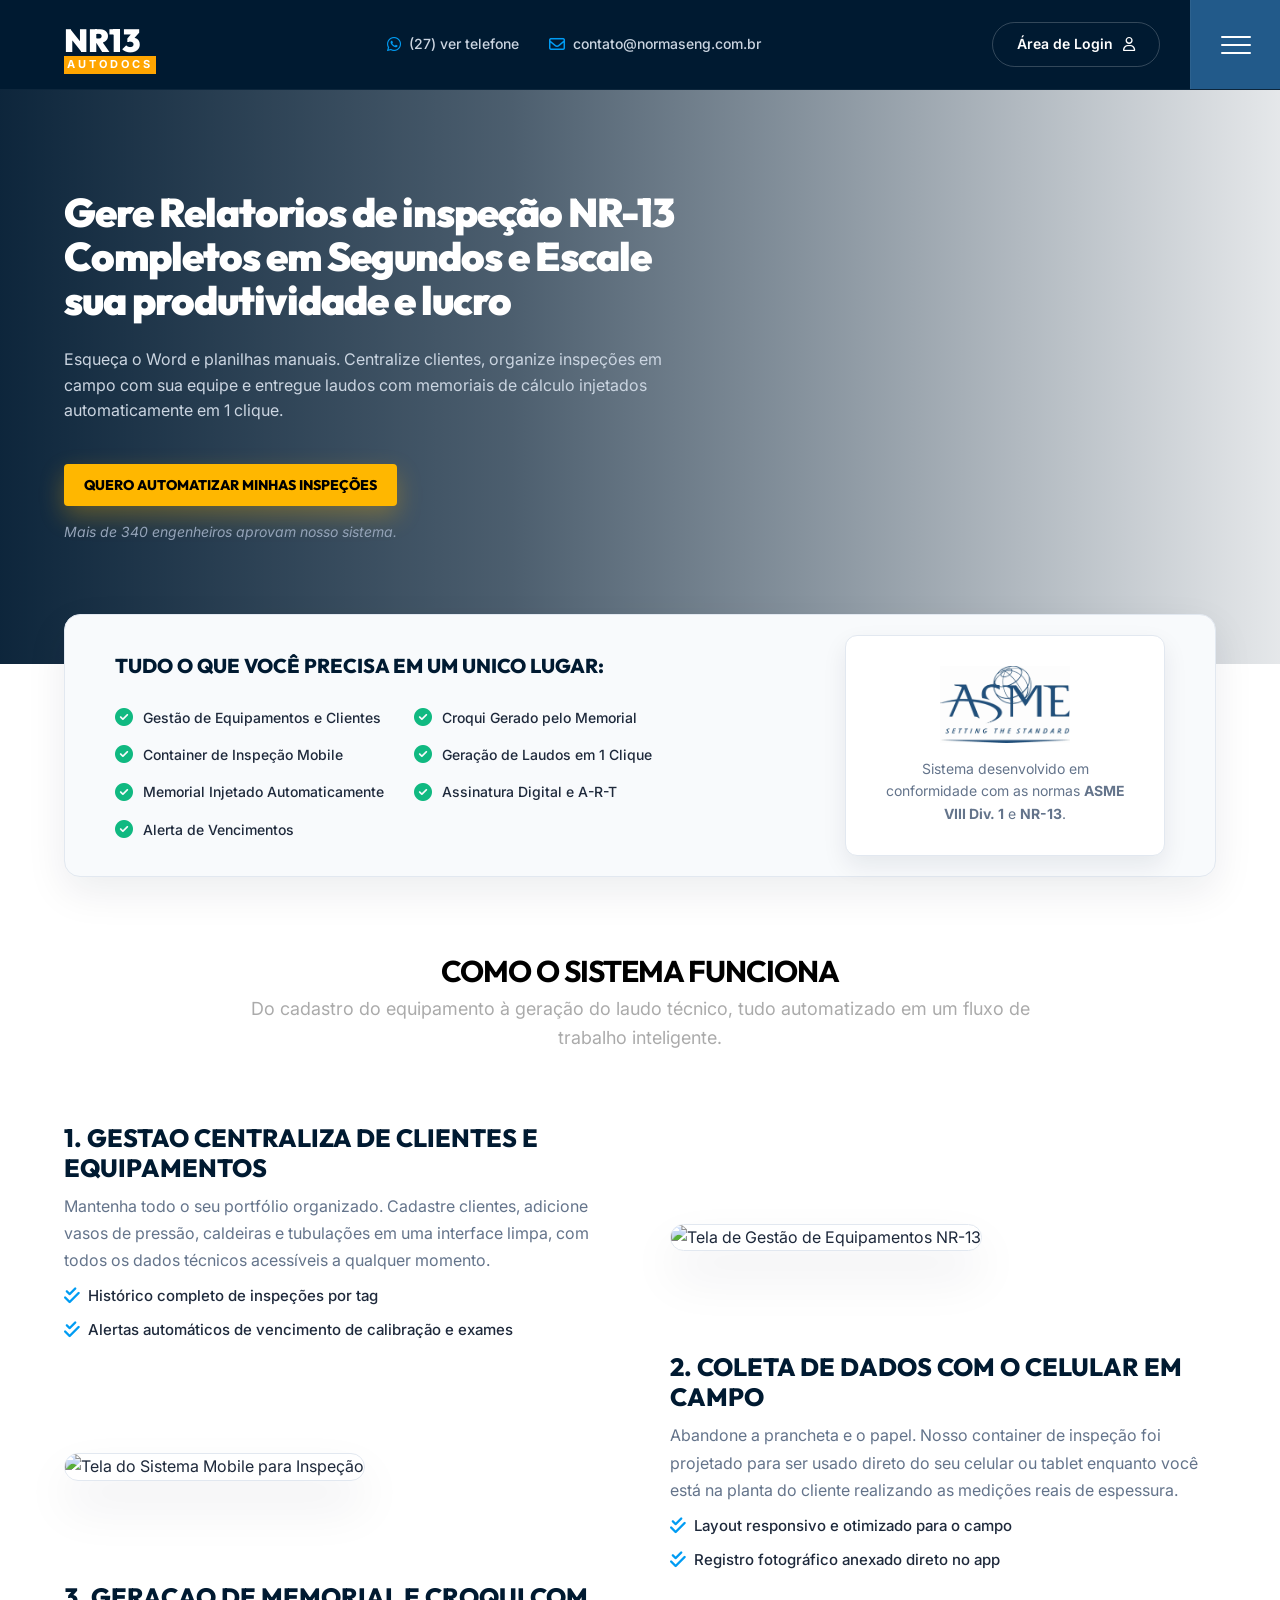
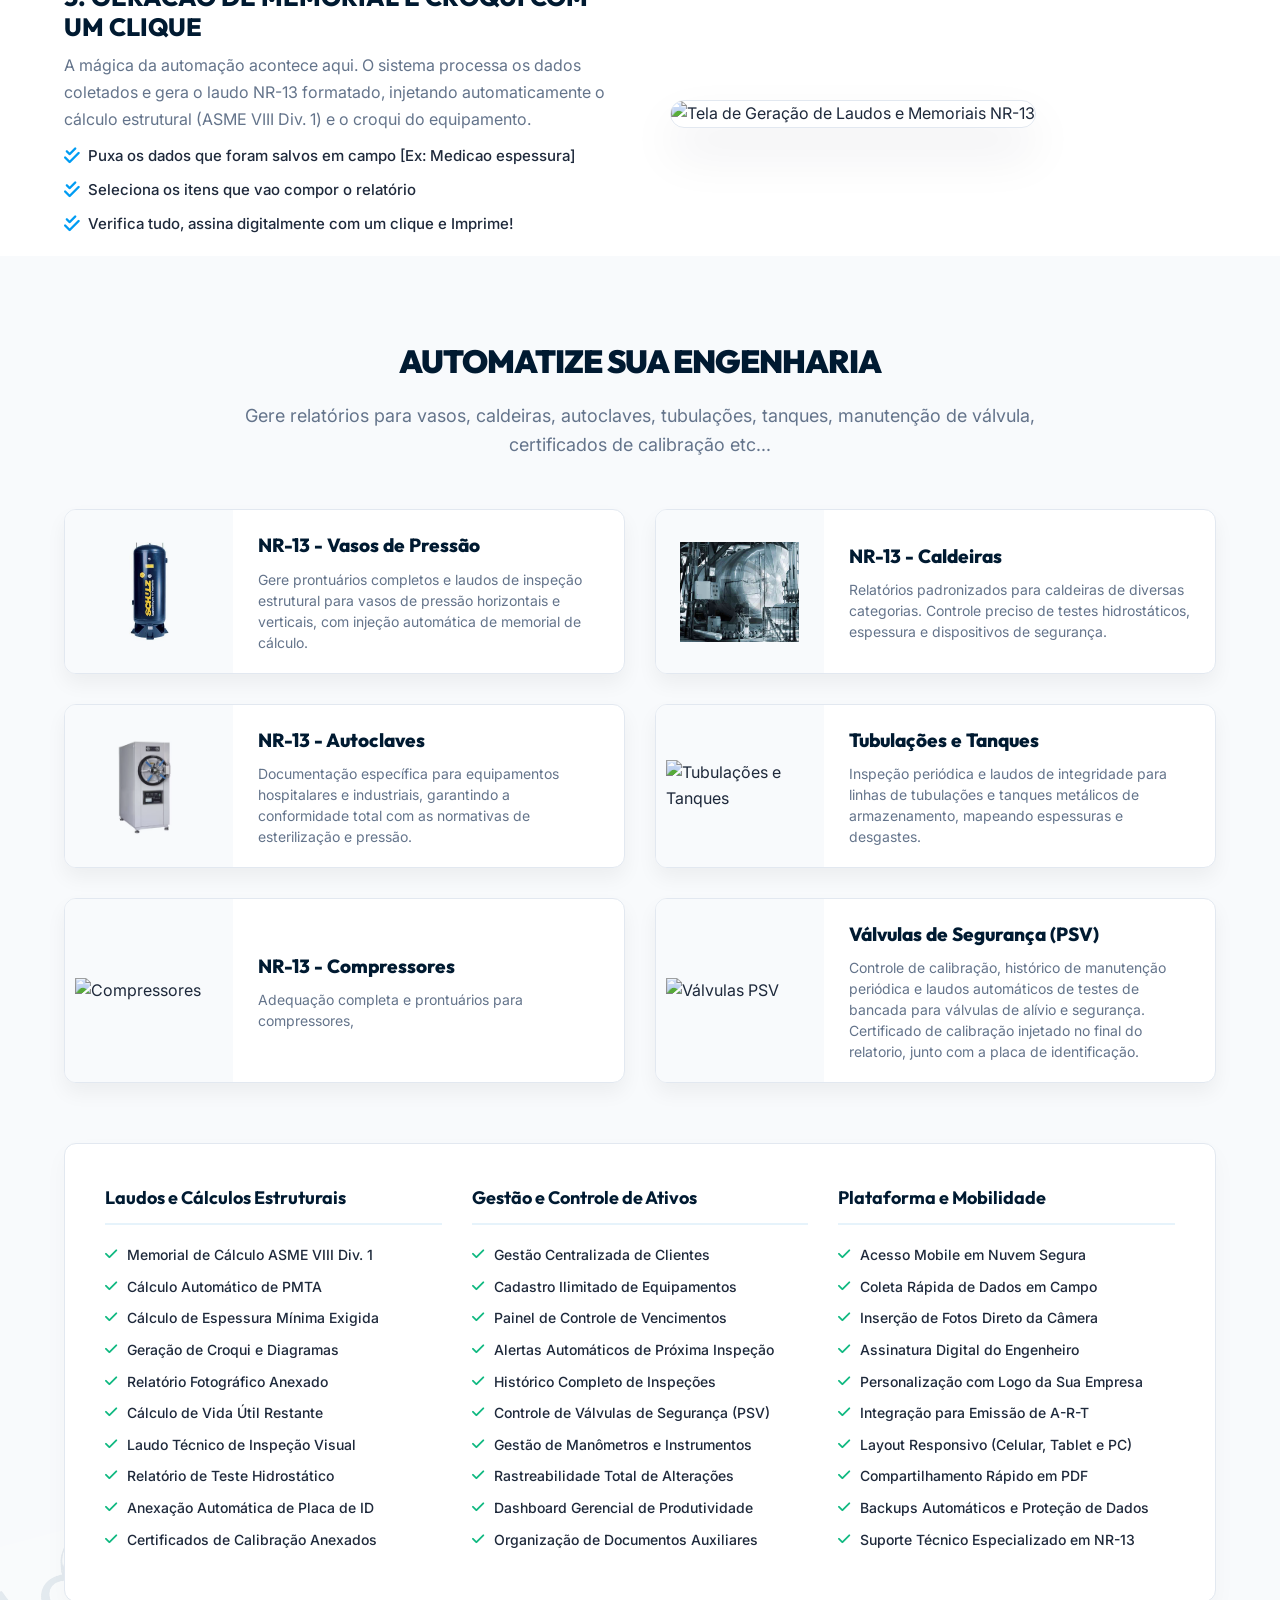
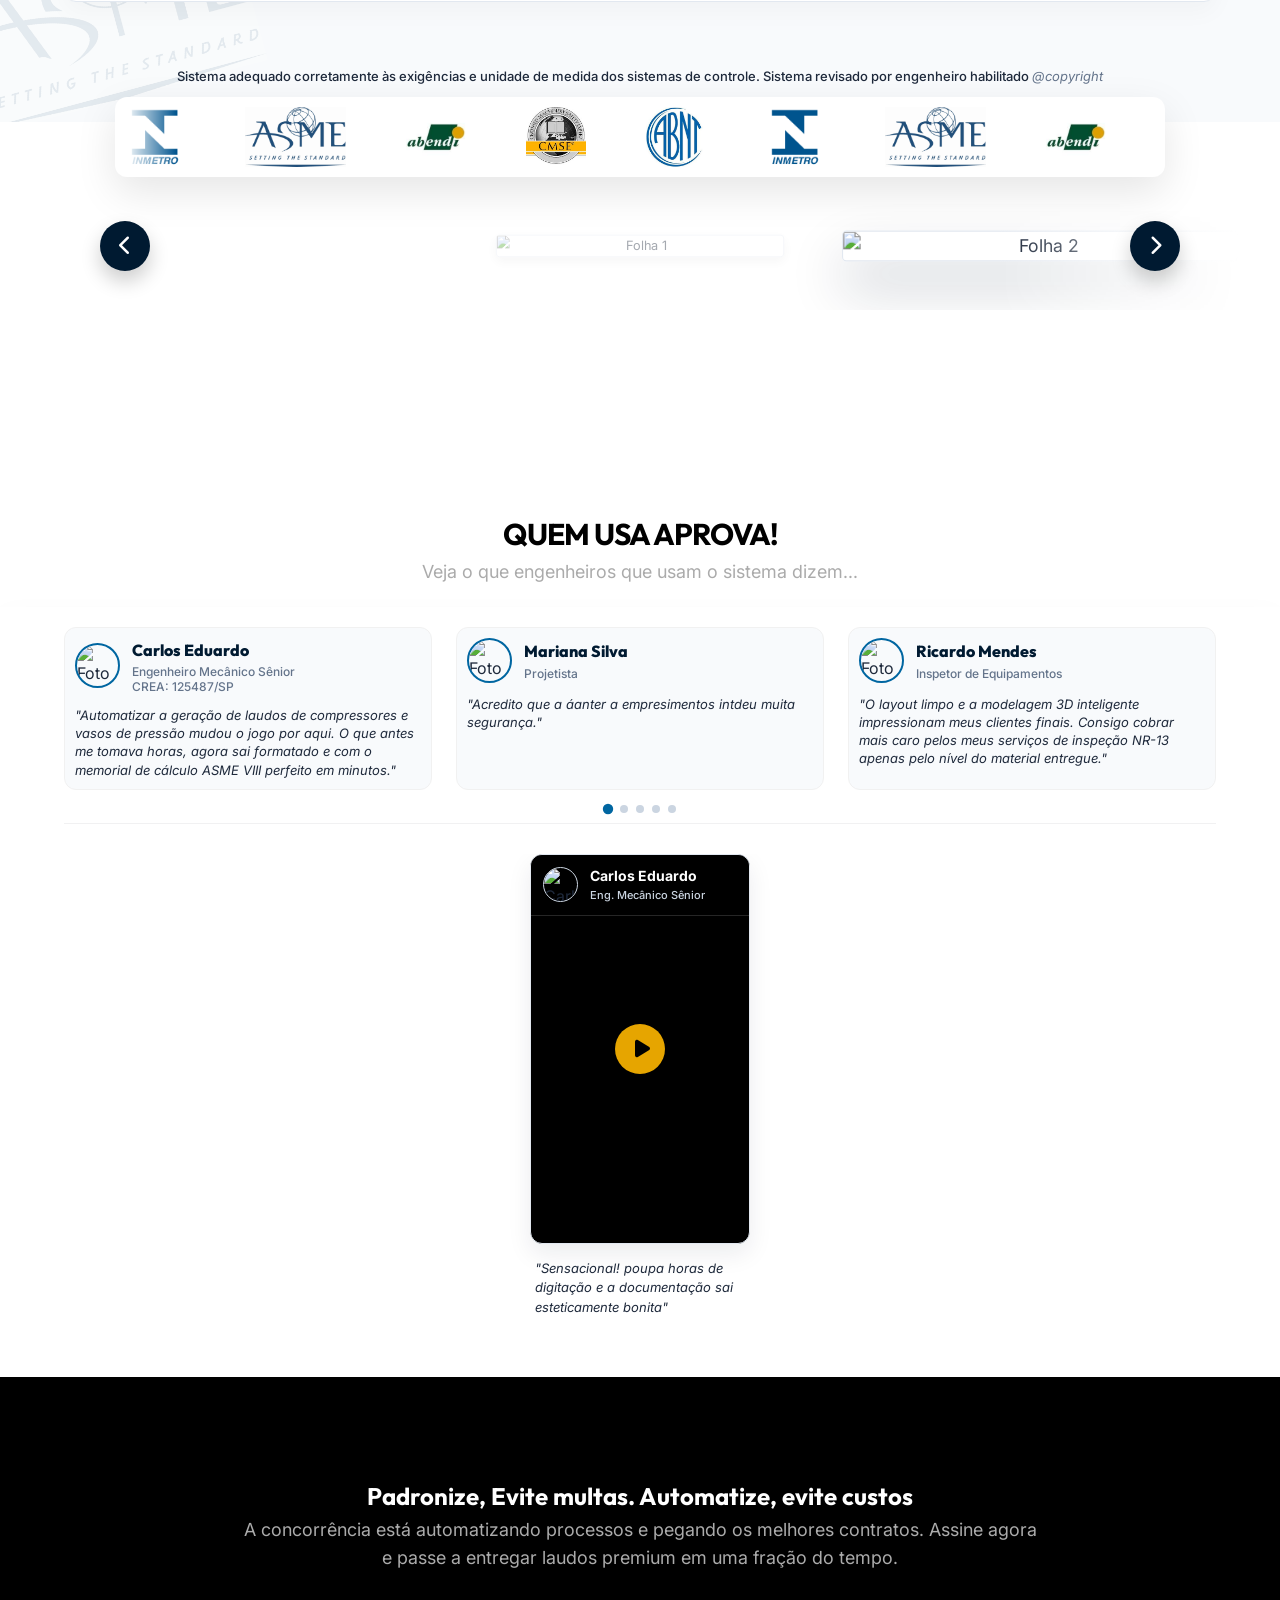
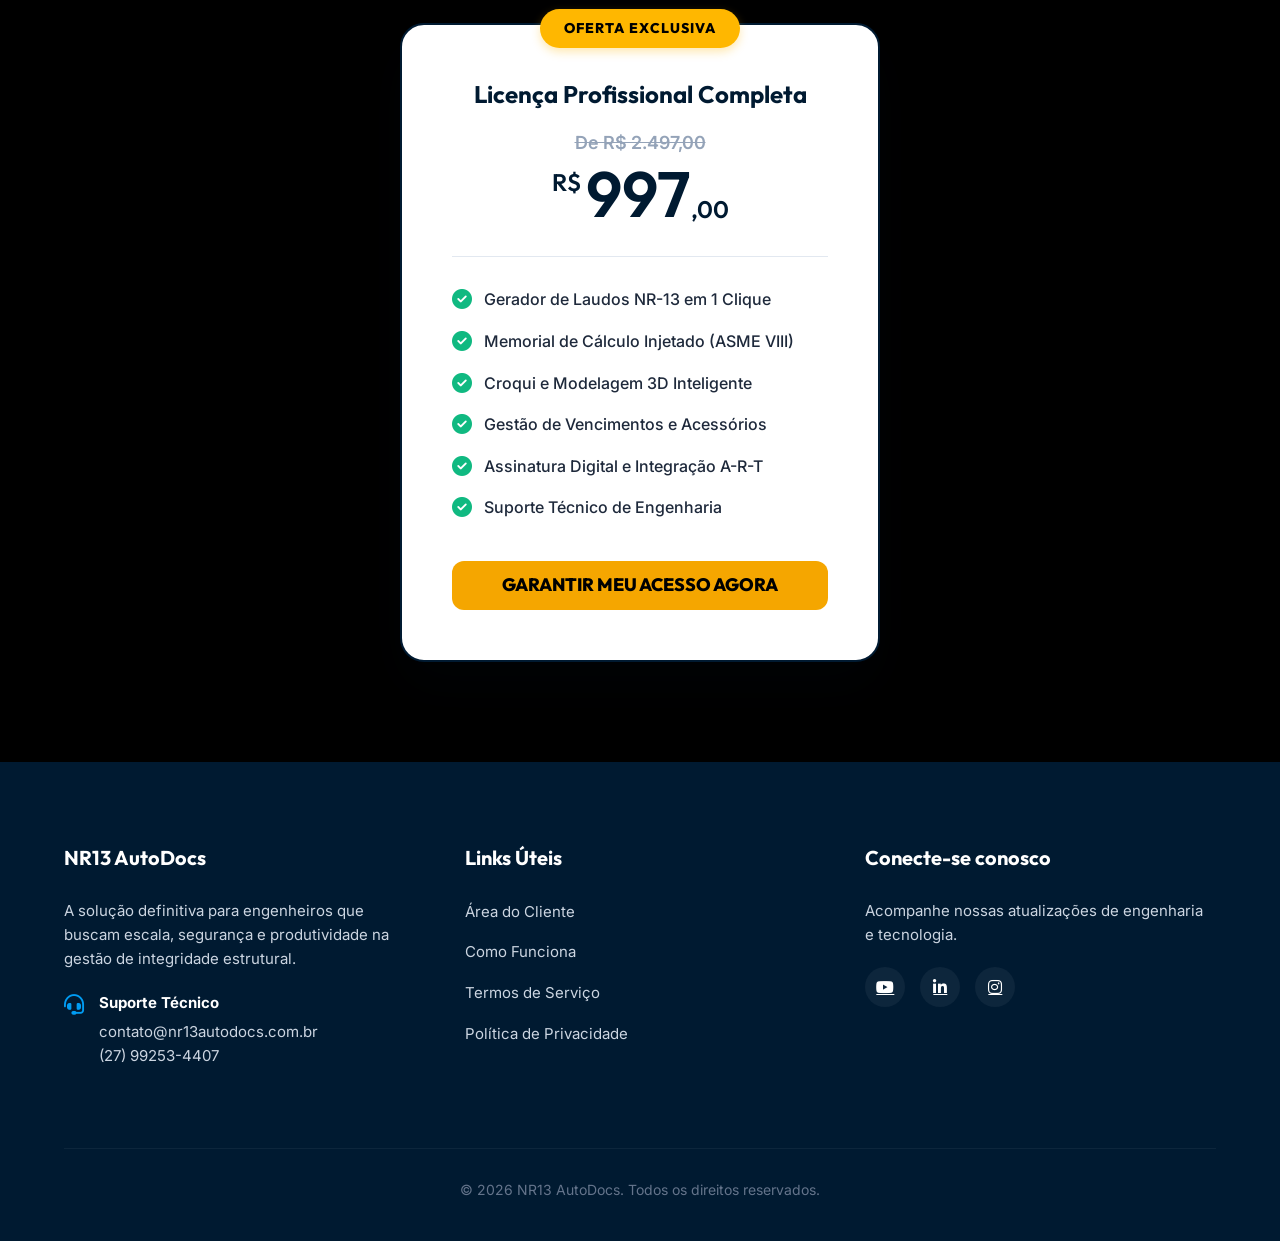
==== index.html @ 143d468f "Rename Site NR13.html to index.html" ====
<!DOCTYPE html>
<html lang="pt-BR">
<head>
    <meta charset="UTF-8">
    <meta name="viewport" content="width=device-width, initial-scale=1.0">
    <title>Sistema Gerador de Prontuários NR-13 | Escale sua Engenharia</title>
    <!-- Fontes Premium SaaS: Outfit para Títulos e Inter para Textos -->
    <link href="https://fonts.googleapis.com/css2?family=Inter:wght@300;400;500;600&family=Outfit:wght@400;600;800;900&display=swap" rel="stylesheet">
    <link rel="stylesheet" href="https://cdnjs.cloudflare.com/ajax/libs/font-awesome/6.4.0/css/all.min.css">
    <style>
        :root {
            --primary-blue: #0066a1;
            --dark-blue: #001a31;
            --menu-blue: #225a8a;
            --light-blue: #e6f3fb;
            --text-dark: #1e293b;
            --text-gray: #64748b;
            --bg-light: #f8fafc;
            --bg-gray-card: #f1f5f9;
            --accent-color: #009cf3;
            --cta-color: #ffb700;
            --cta-hover: #f5a600;
        }

        * {
            margin: 0;
            padding: 0;
            box-sizing: border-box;
        }

        body {
            font-family: 'Inter', sans-serif; /* Fonte de corpo super legível */
            color: var(--text-dark);
            background-color: #ffffff;
            overflow-x: hidden;
            line-height: 1.6;
        }

        h1, h2, h3, h4, .logo {
            font-family: 'Outfit', sans-serif; /* Fonte tech e moderna para títulos */
        }











        /* --- HEADER --- */
        header {
            background-color: var(--dark-blue);
            color: #ffffff;
            display: flex;
            justify-content: space-between;
            align-items: center;
            height: 90px;
            position: sticky;
            top: 0;
            z-index: 1000;
            border-bottom: 1px solid rgba(255,255,255,0.05);
        }

        .header-left {
            display: flex;
            align-items: center;
            height: 100%;
            padding-left: 5%;
        }

        .logo {
            display: flex;
            align-items: center;
            gap: 10px;
            font-size: 32px;
            font-weight: 900;
            color: #ffffff;
            letter-spacing: -0.5px;
        }

        .logo i {
            color: #10b981; /* Verde esmeralda premium */
        }

        .logo span {
            font-family: 'Inter', sans-serif;
            font-size: 11px;
            font-weight: 700;
            display: block;
            margin-top: -10px;
            letter-spacing: 3px;
            background-color: orange;
            color: #ffffff;
            padding: 0 3px;
        }

        .header-contacts {
            display: flex;
            align-items: center;
            gap: 30px;
            font-size: 14px;
            font-weight: 500;
            color: #cbd5e1;
        }

        .header-contacts div {
            display: flex;
            align-items: center;
            gap: 8px;
        }

        .header-contacts i {
            font-size: 16px;
            color: var(--accent-color);
        }

        .header-right {
            display: flex;
            align-items: center;
            height: 100%;
        }

        .client-area-btn {
            display: flex;
            align-items: center;
            gap: 10px;
            border: 1px solid rgba(255, 255, 255, 0.2);
            border-radius: 30px;
            padding: 10px 24px;
            color: #ffffff;
            text-decoration: none;
            font-size: 14px;
            font-weight: 600;
            margin-right: 30px;
            transition: all 0.3s ease;
        }

        .client-area-btn:hover {
            background-color: rgba(255, 255, 255, 0.1);
            border-color: #ffffff;
        }

        .menu-btn {
            background-color: var(--menu-blue);
            height: 100%;
            width: 90px;
            display: flex;
            flex-direction: column;
            justify-content: center;
            align-items: center;
            gap: 6px;
            cursor: pointer;
            border-left: 1px solid rgba(255,255,255,0.05);
            transition: background 0.3s;
        }

        .menu-btn:hover {
            background-color: var(--primary-blue);
        }

        .menu-btn span {
            display: block;
            width: 30px;
            height: 2px;
            background-color: #ffffff;
            border-radius: 2px;
        }

        /* --- SEÇÕES GERAIS --- */
        .section-title {
            text-align: center;
            font-size: 30px;
            color: rgb(0, 0, 0);
            margin-bottom: 0px;
            font-weight: 700;
            letter-spacing: -1px;
        }

        .section-subtitle {
            text-align: center;
            color: #ababab;
            margin-bottom: 70px;
            font-size: 18px;
            max-width: 800px;
            margin-left: auto;
            margin-right: auto;
        }









        /* --- HERO CSS --- */
    
        .hero-section {
            /* Define o arquivo de imagem que será usado como fundo */
            background-image: url('fundo1.PNG'); 
            
            /* Força a imagem a preencher toda a largura e altura da seção sem achatar ou distorcer */
            background-size: cover; 
            
            /* Ajuste fino da posição: 'center' centraliza na horizontal. 
               O '15%' (antes estava 25%) mexe na vertical. Quanto menor o número, mais a imagem "desce". 
               Se precisar descer ainda mais, teste 10%. Se desceu muito, teste 20%. */
            background-position: center 25%; 
            
            /* Garante que a imagem não vire um mosaico se repetindo várias vezes */
            background-repeat: no-repeat; 
            
            /* Espaçamento interno: 100px de teto, 5% nas laterais, 120px de chão */
            padding: 100px 5% 120px; 
            
            /* Ativa o Flexbox, um sistema inteligente para organizar os itens dentro da seção */
            display: flex; 
            
            /* Empurra todo o conteúdo interno (textos e botão) para a esquerda */
            justify-content: flex-start; 
            
            /* Alinha os textos e o botão perfeitamente no centro vertical da seção */
            align-items: center; 
            
            /* Transforma esta seção na "âncora" para o filtro de degradê escuro (::before) não vazar para fora */
            position: relative; 
        }

        /* Degradê para garantir a leitura do texto sobre a imagem */
        .hero-section::before {
            content: '';
            position: absolute;
            top: 0; left: 0; width: 100%; height: 100%;
            background: linear-gradient(to right, rgba(0, 26, 49, 0.95) 0%, rgba(0, 26, 49, 0.7) 40%, rgba(0, 26, 49, 0.1) 100%);
            z-index: 1;
        }

        .hero-content {
            position: relative;
            z-index: 2; /* Mantém o texto acima do degradê */
            max-width: 650px; /* Limita a largura para ficar só na esquerda */
            text-align: left; /* Alinha os textos à esquerda */
        }

        .hero-title {
            font-size: 40px;
            font-weight: 900;
            color: #ffffff;
            line-height: 1.1;
            margin-bottom: 25px;
            letter-spacing: -1px;
        }

        .hero-text {
            font-family: 'Inter', sans-serif;
            font-size: 16px;
            color: #cbd5e1;
            margin-bottom: 40px;
            line-height: 1.6;
        }

        .btn-hero {
            display: inline-block;
            background-color: var(--cta-color);
            color: #000;
            font-family: 'Outfit', sans-serif;
            font-size: 14px;
            font-weight: 800;
            text-decoration: none;
            padding: 10px 20px;
            border-radius: 4px; /* Raio do botão alterado para 4px */
            text-transform: uppercase;
            box-shadow: 0 10px 25px rgba(255, 183, 0, 0.3);
            transition: all 0.3s ease;
            margin-bottom: 15px;
        }

        .btn-hero:hover {
            background-color: var(--cta-hover);
            transform: translateY(-3px);
            box-shadow: 0 15px 35px rgba(255, 183, 0, 0.4);
        }

        .hero-trust {
            display: block;
            font-family: 'Inter', sans-serif;
            font-size: 14px;
            color: #94a3b8;
            font-style: italic;
        }

        /* --- CHECKLIST E NORMAS (NOVA SESSÃO) --- */
        /* --- CHECKLIST E NORMAS (NOVA SESSÃO) --- */
        /* --- CHECKLIST E NORMAS (NOVA SESSÃO) --- */
        .system-compliance-section {
            background-color: var(--bg-light);
            border-radius: 16px;
            padding: 20px 50px;
            
            /* --- O AJUSTE PARA O CARD FLUTUANTE --- */
            max-width: 1200px; /* Limita a largura para não virar um paredão */
            width: 90%; /* Mantém um respiro lateral em telas menores */
            margin: -50px auto 60px auto; /* -30px sobe, 'auto' centraliza, 60px empurra a sessão de baixo */
            position: relative; 
            z-index: 10; 
            /* -------------------------------------- */

            display: flex;
            justify-content: space-between;
            align-items: center;
            gap: 40px;
            border: 1px solid #e2e8f0;
            box-shadow: 0 15px 40px rgba(0, 26, 49, 0.08); /* Sombra um pouco mais forte para dar efeito de profundidade */
        }

        .compliance-checklist h3 {
            font-family: 'Outfit', sans-serif;
            font-size: 20px;
            color: var(--dark-blue);
            margin-bottom: 25px;
            font-weight: 800;
        }

        .compliance-checklist ul {
            list-style: none;
            display: grid;
            grid-template-columns: 1fr 1fr; /* Divide a lista em 2 colunas */
            gap: 15px 30px;
        }

        .compliance-checklist li {
            font-family: 'Inter', sans-serif;
            font-size: 14px;
            color: var(--text-dark);
            display: flex;
            align-items: center;
            gap: 10px;
            font-weight: 500;
        }

        .compliance-checklist li i {
            color: #10b981; /* Verde esmeralda nos ícones */
            font-size: 18px;
        }

        .compliance-badge {
            background: #ffffff;
            padding: 30px;
            border-radius: 12px;
            box-shadow: 0 10px 25px rgba(0, 26, 49, 0.08);
            text-align: center;
            max-width: 320px;
            display: flex;
            flex-direction: column;
            align-items: center;
            justify-content: center;
            border: 1px solid #e2e8f0;
        }

        .asme-img {
            max-width: 130px;
            height: auto;
            margin-bottom: 15px;
        }

        .compliance-badge p {
            font-family: 'Inter', sans-serif;
            font-size: 14px;
            color: var(--text-gray);
            line-height: 1.6;
            margin: 0;
        }

        /* Responsividade Extra */
        @media (max-width: 992px) {
            .hero-section::before {
                /* Escurece a tela toda no celular para garantir leitura */
                background: linear-gradient(to right, rgba(0, 26, 49, 0.9) 0%, rgba(0, 26, 49, 0.8) 100%);
            }
            .system-compliance-section {
                flex-direction: column;
                text-align: center;
                padding: 30px 20px;
            }
            .compliance-checklist ul {
                grid-template-columns: 1fr; /* Volta para 1 coluna no celular */
                text-align: left;
                display: inline-grid;
                margin-bottom: 30px;
            }
        }





        /* --- COMO FUNCIONA (Telas do Sistema) --- */
        .how-it-works-section {
            padding: 10px 5%;
            background-color: #ffffff; /* Fundo branco para contrastar com a seção cinza claro de cima */
        }

        .feature-container {
            max-width: 1200px;
            margin: 0 auto;
            display: flex;
            flex-direction: column;
            gap: 0px; /* Espaço generoso entre os blocos para respiro */
        }

        .feature-row {
            display: flex;
            align-items: center;
            gap: 60px;
        }

        .feature-row.reverse {
            flex-direction: row-reverse;
        }

        .feature-text {
            flex: 1;
        }

        .feature-text h3 {
            font-family: 'Outfit', sans-serif;
            font-size: 25px;
            color: var(--dark-blue);
            margin-bottom: 10px;
            font-weight: 800;
            line-height: 1.2;
        }

        .feature-text p {
            font-family: 'Inter', sans-serif;
            font-size: 16px;
            color: var(--text-gray);
            margin-bottom: 10px;
            line-height: 1.7;
        }

        .feature-text ul {
            list-style: none;
        }

        .feature-text ul li {
            display: flex;
            align-items: center;
            gap: 8px;
            margin-bottom: 10px;
            font-family: 'Inter', sans-serif;
            font-size: 15px;
            color: var(--text-dark);
            font-weight: 500;
        }

        .feature-text ul li i {
            color: var(--accent-color);
            font-size: 18px;
        }

        .feature-image {
            flex: 1;
            position: relative;
        }

        .feature-image img {
            width: 100%;
            height: auto;
            border-radius: 16px;
            box-shadow: 0 25px 50px rgba(0, 26, 49, 0.08); /* Sombra elegante SaaS */
            border: 1px solid #e2e8f0;
            transition: transform 0.4s ease, box-shadow 0.4s ease;
        }

        .feature-image img:hover {
            transform: translateY(-5px);
            box-shadow: 0 35px 60px rgba(0, 26, 49, 0.12);
        }

        /* --- RESPONSIVIDADE COMO FUNCIONA --- */
        @media (max-width: 992px) {
            .feature-row, .feature-row.reverse {
                flex-direction: column;
                gap: 40px;
                text-align: center;
            }
            .feature-text ul li {
                justify-content: center;
                text-align: left;
            }
            .feature-container {
                gap: 80px;
            }
        }



















        
        



        /* --- NOVA SEÇÃO: GRADE DE RELATÓRIOS E EQUIPAMENTOS --- */
        .services-grid-section {
            padding: 80px 5% 120px 5%; /* AUMENTADO PARA 120px PARA DESGRUDAR O CARD */
            background-color: var(--bg-light); 
            text-align: center;
            position: relative; 
        }

        /* Div de proteção para a marca d'água */
        .watermark-wrapper {
            position: absolute;
            top: 0; left: 0; width: 100%; height: 100%;
            overflow: hidden;
            z-index: 0;
            pointer-events: none;
        }

        /* Marca d'água no fundo */
        .watermark-logo {
            position: absolute;
            bottom: 20px;
            left: -50px;
            
            width: 300px; 
            opacity: 0.1; /* OPACIDADE AUMENTADA PARA 10% PARA FICAR VISÍVEL */
            transform: rotate(-15deg);
        }

        .services-section-title {
            font-family: 'Outfit', sans-serif;
            font-size: 32px;
            font-weight: 900;
            color: var(--dark-blue);
            text-transform: uppercase;
            margin-bottom: 15px;
            letter-spacing: -1px;
            position: relative;
            z-index: 2;
        }

        .services-section-subtitle {
            font-family: 'Inter', sans-serif;
            font-size: 18px;
            color: var(--text-gray);
            max-width: 800px;
            margin: 0 auto 50px auto;
            line-height: 1.6;
            position: relative;
            z-index: 2;
        }

        /* Container da Grade de Cards */
        .services-grid {
            display: grid;
            grid-template-columns: repeat(2, 1fr);
            gap: 30px;
            max-width: 1200px;
            margin: 0 auto;
            position: relative;
            z-index: 2;
        }

        

        .service-card {
            display: flex;
            background-color: #ffffff;
            border-radius: 12px;
            overflow: hidden;
            box-shadow: 0 10px 20px rgba(0, 0, 0, 0.05);
            border: 1px solid #e2e8f0;
            text-align: left;
            transition: transform 0.3s ease, box-shadow 0.3s ease;
            align-items: center; /* Alinha o conteúdo verticalmente no centro */
        }

        .service-card:hover {
            transform: translateY(-5px);
            box-shadow: 0 15px 30px rgba(0, 0, 0, 0.1);
        }

        .service-img {
            width: 30%; /* Reduzido de 35% para dar mais espaço ao texto */
            flex-shrink: 0;
            background-color: #f8fafc;
            display: flex;
            align-items: center;
            justify-content: center;
            padding: 10px; /* Reduzido de 15px */
            align-self: stretch; /* Faz a área cinza da imagem preencher toda a altura do card */
        }

        .service-img img {
            width: 100%;
            height: auto;
            max-height: 100px; /* REDUZIDO de 180px para deixar o card bem mais fino */
            object-fit: contain;
            mix-blend-mode: multiply;
        }

        .service-content {
            padding: 20px 25px; /* Reduzido de 30px para afinar o card */
            flex: 1;
            display: flex;
            flex-direction: column;
            justify-content: center;
        }

        .service-content h4 {
            font-family: 'Outfit', sans-serif;
            font-size: 19px; /* Reduzido levemente */
            color: var(--dark-blue);
            margin-bottom: 8px; /* Reduzido o espaço entre título e texto */
            font-weight: 800;
        }

        .service-content p {
            font-family: 'Inter', sans-serif;
            font-size: 14px; /* Reduzido levemente para caber bem no card fino */
            color: var(--text-gray);
            line-height: 1.5; /* Reduzido o espaçamento entre linhas */
            margin: 0;
        }

        


        /* --- LISTA DE 3 COLUNAS --- */
        .deliverables-container {
            max-width: 1200px;
            margin: 60px auto 0 auto;
            display: grid;
            grid-template-columns: repeat(3, 1fr);
            gap: 30px;
            text-align: left;
            position: relative;
            z-index: 2; 
            background: #ffffff;
            padding: 40px;
            border-radius: 12px;
            box-shadow: 0 10px 25px rgba(0,0,0,0.03);
            border: 1px solid #e2e8f0;
        }

        .deliverables-column h5 {
            font-family: 'Outfit', sans-serif;
            font-size: 18px;
            color: var(--dark-blue);
            margin-bottom: 20px;
            padding-bottom: 10px;
            border-bottom: 2px solid var(--light-blue);
        }

        .deliverables-list {
            list-style: none;
        }

        .deliverables-list li {
            font-family: 'Inter', sans-serif;
            font-size: 14px;
            color: var(--text-dark);
            margin-bottom: 12px;
            display: flex;
            align-items: flex-start;
            gap: 10px;
            font-weight: 500;
            line-height: 1.4;
        }

        .deliverables-list li i {
            color: #10b981;
            margin-top: 2px;
            font-size: 14px;
        }

















/* --- CARD DE LOGOS DAS NORMAS SOBREPOSTO --- */
        /* --- CARD DE LOGOS DAS NORMAS SOBREPOSTO --- */
        .logos-overlap-container {
            position: absolute;
            bottom: 0;
            left: 0;
            width: 100%;
            transform: translateY(50%); 
            z-index: 20;
            display: flex;
            flex-direction: column; /* Empilha o texto e o card */
            align-items: center;    /* Centraliza ambos na tela */
            gap: 12px;              /* Espaço entre o texto e a borda do card */
            padding: 0 5%;
        }

        .logos-overlap-card {
            background-color: #ffffff;
            
            border-radius: 12px;
            padding: 10px;
            display: flex;
            align-items: center;
            max-width: 1050px;
            width: 100%;
            box-shadow: 0 15px 40px rgba(0, 0, 0, 0.1);
            overflow: hidden;
        }

        .logos-header-text {
            font-family: 'Inter', sans-serif;
            font-size: 13px;
            color: var(--text-dark);
            text-align: center;
            font-weight: 500;
            line-height: 1.4;
        }

        .logos-header-text span {
            font-weight: 400;
            font-style: italic;
            color: var(--text-gray);
        }

        /* O EFEITO DE CARROSSEL CONTÍNUO */
        .logos-track-container {
            width: 100%;
            overflow: hidden;
            position: relative;
            /* Efeito de fade nas pontas para não cortar a imagem do nada */
            -webkit-mask-image: linear-gradient(to right, transparent, black 5%, black 95%, transparent);
            mask-image: linear-gradient(to right, transparent, black 5%, black 95%, transparent);
        }

        .logos-track {
            display: flex;
            align-items: center;
            gap: 60px;
            width: max-content;
            animation: scrollLogos 20s linear infinite;
        }

        .logos-track:hover {
            animation-play-state: paused;
        }

        .logos-track img {
            max-height: 60px; 
            width: auto;
            mix-blend-mode: multiply; 
            transition: transform 0.3s ease;
            flex-shrink: 0;
        }

        .logos-track img:hover {
            transform: scale(1.08);
        }

        @keyframes scrollLogos {
            0% { transform: translateX(0); }
            100% { transform: translateX(calc(-50% - 30px)); } 
        }

        @media (max-width: 768px) {
            .logos-overlap-card { padding: 20px; }
            .logos-track img { max-height: 45px; }
        }

        /* Ajuste na Prova Social para não colar no Card */
        .social-proof-section {
            padding: 180px 0 0 0; /* AUMENTADO PARA 180px PARA DESGRUDAR */
            background-color: white;
        }
















        /* Responsividade */
        @media (max-width: 992px) {
            .services-grid { grid-template-columns: 1fr; }
            .deliverables-container { grid-template-columns: 1fr; }
            .service-card { flex-direction: column; }
            .service-img { width: 100%; height: 200px; border-bottom: 1px solid #e2e8f0; }
            .watermark-logo { width: 300px; bottom: 0px; left: -20px; }
            
            .inmetro-overlap-card {
                flex-direction: column;
                text-align: center;
                padding: 25px 20px;
                gap: 15px;
            }
            .inmetro-overlap-card p { text-align: center; }
            .services-grid-section { padding-bottom: 160px; } /* Dá espaço pro card não quebrar no celular */
        }
















        /* --- SEÇÃO CARROSSEL DE RELATÓRIOS (EFEITO 3D) --- */
        .report-showcase-section {
            padding: 60px 0 20px 0;
            background-color: #ffffff;
            text-align: center;
            overflow: hidden;
        }

        .report-showcase-container {
            position: relative;
            max-width: 1200px;
            margin: 0 auto;
        }

        .report-showcase-track {
            display: flex;
            align-items: center;
            overflow-x: auto;
            scroll-snap-type: x mandatory;
            scroll-behavior: smooth;
            padding: 50px calc(50% - 180px); /* Hack mágico para garantir que o item de 360px fique no centro */
            gap: 40px;
            -ms-overflow-style: none;
            scrollbar-width: none;
            
            /* O SEGREDINHO DA MÁGICA: Efeito de sumir silenciosamente nas bordas */
            -webkit-mask-image: linear-gradient(to right, transparent 0%, black 20%, black 80%, transparent 100%);
            mask-image: linear-gradient(to right, transparent 0%, black 20%, black 80%, transparent 100%);
        }

        .report-showcase-track::-webkit-scrollbar {
            display: none;
        }

        .report-showcase-slide {
            flex: 0 0 360px; /* Largura exata da folha do relatório */
            scroll-snap-align: center;
            transition: all 0.5s cubic-bezier(0.25, 0.8, 0.25, 1); /* Animação super fluida tipo Apple */
            opacity: 0.4; /* Fica mais transparente quando está nas laterais */
            transform: scale(0.8); /* Fica menor nas laterais para dar PROFUNDIDADE */
            border-radius: 4px;
            box-shadow: 0 5px 15px rgba(0,0,0,0.1);
        }

        .report-showcase-slide img {
            width: 100%;
            height: auto;
            display: block;
            border-radius: 4px;
            border: 1px solid #e2e8f0;
        }

        /* Classe que o JavaScript vai injetar na folha que estiver no CENTRO */
        .report-showcase-slide.active-slide {
            opacity: 1;
            transform: scale(1.1); /* Dá o zoom na folha do meio (Foco) */
            z-index: 2;
            box-shadow: 0 25px 50px rgba(0,26,49,0.2);
            border-color: var(--primary-blue);
        }

        /* Setinhas Flutuantes */
        .showcase-btn {
            position: absolute;
            top: 50%;
            transform: translateY(-50%);
            background-color: var(--dark-blue);
            color: #ffffff;
            border: none;
            width: 50px;
            height: 50px;
            border-radius: 50%;
            cursor: pointer;
            z-index: 10;
            font-size: 20px;
            box-shadow: 0 10px 20px rgba(0,0,0,0.2);
            transition: all 0.3s ease;
            display: flex;
            align-items: center;
            justify-content: center;
        }

        .showcase-btn:hover {
            background-color: var(--primary-blue);
            transform: translateY(-50%) scale(1.1);
        }

        .showcase-btn.prev { left: 5%; }
        .showcase-btn.next { right: 5%; }

        @media (max-width: 768px) {
            .report-showcase-track {
                padding: 40px calc(50% - 120px); 
                gap: 20px;
            }
            .report-showcase-slide { flex: 0 0 240px; }
            .showcase-btn { width: 40px; height: 40px; font-size: 16px; }
            .showcase-btn.prev { left: 2%; }
            .showcase-btn.next { right: 2%; }
        }










        /* --- PROVA SOCIAL COMPLETO --- */
       

        .carousel-wrapper {
            background-color: #ffffff;
            padding: 20px 5% 40px 5%; 
            width: 100%;
            box-shadow: 0 10px 30px rgba(0, 26, 49, 0.03);
            margin-bottom: 0; /* Tiramos a margem de 40px que gerava a faixa cinza */
        }

        .social-proof-carousel {
            display: flex;
            gap: 24px;
            overflow-x: auto;
            scroll-snap-type: x mandatory;
            padding-bottom: 10px;
            -ms-overflow-style: none; /* Esconde scrollbar nativa IE/Edge */
            scrollbar-width: none; /* Esconde scrollbar nativa Firefox */
        }
        
        .social-proof-carousel::-webkit-scrollbar {
            display: none; /* Esconde scrollbar nativa Chrome/Safari */
        }

        /* --- ESTRUTURA DOS CARDS --- */
        /* --- ESTRUTURA DOS CARDS (ATUALIZADA: MAIS FINOS) --- */
        .sp-card {
            flex: 0 0 calc(33.333% - 16px); 
            scroll-snap-align: start;
            background: var(--bg-light);
            border: 1px solid #f1f1f1;
            border-radius: 12px;
            padding: 10px; /* Reduzido de 30px */
            display: flex;
            flex-direction: column;
            transition: transform 0.3s ease;
        }

        .sp-card:hover {
            transform: translateY(-3px);
            border-color: var(--accent-color);
            cursor: pointer;
        }

        .sp-user-info {
            display: flex;
            align-items: center;
            gap: 12px; /* Reduzido de 15px */
            margin-bottom: 12px; /* Reduzido de 20px */
        }

        .sp-avatar {
            width: 45px; /* Reduzido de 60px */
            height: 45px; /* Reduzido de 60px */
            border-radius: 50%;
            object-fit: cover;
            border: 2px solid var(--primary-blue);
        }

        .sp-name-role {
            display: flex;
            flex-direction: column;
            align-items: flex-start;
            text-align: left;
        }

        .sp-name {
            font-family: 'Outfit', sans-serif;
            font-size: 16px; /* Reduzido de 20px */
            font-weight: 800;
            color: var(--dark-blue);
        }

        .sp-role {
            font-family: 'Inter', sans-serif;
            font-size: 12px; /* Reduzido de 14px */
            color: var(--text-gray);
            font-weight: 500;
            line-height: 1.2;
            margin-top: 2px;
        }

        .sp-text {
            font-family: 'Inter', sans-serif;
            font-size: 13px; /* Reduzido de 15px */
            color: var(--text-dark);
            font-style: italic;
            line-height: 1.4; /* Reduzido de 1.6 */
            margin: 0;
        }

        /* --- PONTINHOS DO CARROSSEL --- */
        .carousel-dots {
            display: flex;
            justify-content: center;
            gap: 8px;
            margin-top: 5px;
        }

        .dot {
            width: 8px;
            height: 8px;
            background-color: #cbd5e1;
            border-radius: 50%;
            cursor: pointer;
            transition: background-color 0.3s ease, transform 0.3s ease;
        }

        .dot:hover {
            background-color: #94a3b8;
        }

        .dot.active {
            background-color: var(--primary-blue);
            transform: scale(1.3);
        }

        /* --- BOTÃO --- */
        .sp-action {
            text-align: center;
            padding: 0 5%;
        }

        .sp-btn {
            display: inline-block;
            background-color: var(--cta-color);
            color: #000;
            font-family: 'Inter', sans-serif;
            font-size: 16px;
            font-weight: 600;
            text-decoration: none;
            padding: 16px 40px;
            border-radius: 50px;
            transition: background-color 0.3s ease, transform 0.2s ease;
        }

        .sp-btn:hover {
            background-color: var(--cta-hover);
            transform: translateY(-2px);
        }

        /* --- RESPONSIVIDADE --- */
        @media (max-width: 1024px) {
            .sp-card {
                flex: 0 0 calc(50% - 12px);
            }
        }

        @media (max-width: 600px) {
            .sp-card {
                flex: 0 0 85%;
            }
            .carousel-wrapper {
                padding: 40px 5%;
            }
        }







        /* --- CARROSSEL DE VÍDEOS MOBILE --- */
        /* --- CARROSSEL DE VÍDEOS MOBILE --- */
        .video-carousel-section {
            margin-top: 10px;
            padding-top: 30px;
            border-top: 1px solid #e4e5e688;
            text-align: center;
        }
        
        .video-carousel-title {
            font-family: 'Outfit', sans-serif;
            font-size: 22px;
            color: var(--dark-blue);
            margin-bottom: 25px;
            font-weight: 800;
        }

        .video-carousel-container {
            display: flex;
            gap: 25px; /* Aumentado o gap entre os vídeos */
            overflow-x: auto;
            scroll-snap-type: x mandatory;
            padding-bottom: 20px;
            -ms-overflow-style: none; 
            scrollbar-width: none; 
            justify-content: center;
            align-items: flex-start;
        }

        .video-carousel-container::-webkit-scrollbar {
            display: none; 
        }

        /* Container que agrupa o vídeo e o texto embaixo */
        .video-item-wrapper {
            flex: 0 0 auto;
            scroll-snap-align: center;
            width: 220px; /* Largura levemente maior */
            display: flex;
            flex-direction: column;
            gap: 15px;
        }

        /* O Card do Vídeo (Thumbnail) */
        .video-card {
            width: 100%;
            height: 390px;
            border-radius: 12px;
            overflow: hidden;
            background-color: #000;
            box-shadow: 0 10px 25px rgba(0, 26, 49, 0.08);
            border: 1px solid #e2e8f0;
            position: relative;
            cursor: pointer; /* Indica que é clicável */
            transition: transform 0.3s ease, box-shadow 0.3s ease;
        }

        .video-card:hover {
            transform: translateY(-5px);
            box-shadow: 0 15px 35px rgba(0, 26, 49, 0.15);
        }

        .video-card video {
            width: 100%;
            height: 100%;
            object-fit: cover; /* Preenche o thumbnail */
            pointer-events: none; /* Desativa o clique no vídeo para o clique ir para o card inteiro */
        }

        /* --- CABEÇALHO DO VÍDEO (Preto Translúcido + Profissão) --- */
        .video-header {
            position: absolute;
            top: 0; left: 0; width: 100%;
            background-color: rgba(0, 0, 0, 0.75); /* Preto translúcido */
            padding: 10px 12px;
            display: flex;
            align-items: center;
            gap: 12px;
            z-index: 5;
            border-bottom: 1px solid rgba(255, 255, 255, 0.15);
        }

        .video-header img {
            width: 35px;
            height: 35px;
            border-radius: 50%;
            object-fit: cover;
            border: 1px solid #cbd5e1;
        }

        .vh-text {
            display: flex;
            flex-direction: column;
            align-items: flex-start;
            overflow: hidden;
        }

        .vh-name {
            font-family: 'Inter', sans-serif;
            font-size: 14px;
            color: #ffffff;
            font-weight: 700;
            white-space: nowrap;
        }

        .vh-role {
            font-family: 'Inter', sans-serif;
            font-size: 11px;
            color: #cbd5e1;
            font-weight: 500;
            white-space: nowrap;
        }

        /* Ícone de Play centralizado no Thumbnail */
        .play-icon-overlay {
            position: absolute;
            top: 50%; left: 50%;
            transform: translate(-50%, -50%);
            width: 50px; height: 50px;
            background-color: rgba(255, 183, 0, 0.9); /* Cor do seu CTA */
            border-radius: 50%;
            display: flex;
            align-items: center;
            justify-content: center;
            color: #000;
            font-size: 20px;
            z-index: 5;
            padding-left: 4px; /* Centraliza o triângulo do play */
            transition: transform 0.3s ease;
        }

        .video-card:hover .play-icon-overlay {
            transform: translate(-50%, -50%) scale(1.1);
        }

        /* --- TEXTO DE DEPOIMENTO ABAIXO DO VÍDEO --- */
        .video-testimonial {
            font-family: 'Inter', sans-serif;
            font-size: 13px;
            color: var(--text-dark);
            font-style: italic;
            text-align: left;
            line-height: 1.5;
            margin: 0;
            padding: 0 5px;
        }

        /* --- MODAL (LIGHTBOX) DO VÍDEO TELA CHEIA --- */
        .video-modal-overlay {
            position: fixed;
            top: 0; left: 0; width: 100vw; height: 100vh;
            background-color: rgba(0, 26, 49, 0.95); /* Fundo escuro */
            z-index: 9999;
            display: none; /* Escondido por padrão */
            align-items: center;
            justify-content: center;
            opacity: 0;
            transition: opacity 0.3s ease;
        }

        .video-modal-overlay.active {
            opacity: 1;
        }

        .video-modal-content {
            position: relative;
            width: 90%;
            max-width: 450px; /* Restringe a largura máxima para não esticar no PC */
            max-height: 85vh; /* Respeita a altura da tela */
            background-color: #000;
            border-radius: 16px;
            box-shadow: 0 25px 50px rgba(0,0,0,0.5);
            transform: scale(0.9);
            transition: transform 0.3s ease;
        }

        .video-modal-overlay.active .video-modal-content {
            transform: scale(1); /* Efeito de entrada suave */
        }

        .video-modal-content video {
            width: 100%;
            height: 100%;
            max-height: 85vh;
            border-radius: 16px;
            object-fit: contain; /* GARANTE QUE NÃO CORTA NEM ESTICA */
            outline: none;
            display: block;
        }

        .close-video-modal {
            position: absolute;
            top: -15px; right: -15px;
            background-color: var(--cta-color);
            color: #000;
            border: none;
            width: 40px; height: 40px;
            border-radius: 50%;
            font-size: 20px;
            cursor: pointer;
            z-index: 10000;
            display: flex;
            align-items: center;
            justify-content: center;
            box-shadow: 0 5px 15px rgba(0,0,0,0.3);
            transition: transform 0.2s ease;
        }

        .close-video-modal:hover {
            transform: scale(1.1);
        }

        @media (max-width: 768px) {
            .video-carousel-container {
                justify-content: flex-start;
                padding: 0 5%;
            }
            .video-item-wrapper {
                width: 180px;
            }
            .video-card {
                height: 320px;
            }
        }




        

        /* --- PREÇOS --- */

        section-title-pricing{
            color: white !important;

        }



        .pricing-section {
            padding: 100px 5%;
            background-color: #000000;
            text-align: center;
        }
        

        .pricing-card-modern {
            background: #ffffff;
            border: 2px solid var(--dark-blue);
            border-radius: 24px;
            padding: 50px;
            max-width: 480px;
            margin: 50px auto 0;
            box-shadow: 0 25px 50px rgba(0, 26, 49, 0.1);
            position: relative;
            text-align: left;
        }

        .pricing-badge {
            position: absolute;
            top: -16px;
            left: 50%;
            transform: translateX(-50%);
            background: var(--cta-color);
            color: #000;
            padding: 8px 24px;
            border-radius: 50px;
            font-weight: 800;
            font-family: 'Outfit', sans-serif;
            font-size: 14px;
            text-transform: uppercase;
            letter-spacing: 1px;
            box-shadow: 0 4px 10px rgba(255, 183, 0, 0.3);
        }

        .pricing-header {
            text-align: center;
            margin-bottom: 30px;
            padding-bottom: 30px;
            border-bottom: 1px solid #e2e8f0;
        }

        .pricing-header h3 {
            font-size: 24px;
            color: var(--dark-blue);
            margin-bottom: 15px;
        }

        .price-strike {
            text-decoration: line-through;
            color: #94a3b8;
            font-size: 18px;
            font-weight: 600;
            display: block;
            margin-bottom: 5px;
        }

        .price-amount {
            font-size: 64px;
            font-weight: 600;
            font-family: 'Outfit', sans-serif;
            color: var(--dark-blue);
            line-height: 1;
            display: flex;
            justify-content: center;
            align-items: flex-start;
        }

        .price-currency {
            font-size: 24px;
            margin-top: 8px;
            margin-right: 5px;
        }

        .pricing-features {
            list-style: none;
            margin-bottom: 40px;
        }

        .pricing-features li {
            display: flex;
            align-items: flex-start;
            gap: 12px;
            margin-bottom: 16px;
            font-size: 16px;
            color: var(--text-dark);
            font-weight: 500;
        }

        .pricing-features li i {
            color: #10b981;
            font-size: 20px;
            margin-top: 2px;
        }

        .btn-pricing {
            display: block;
            width: 100%;
            text-align: center;
            background-color: #f5a600;
            color: #000000;
            padding: 10px;
            border-radius: 12px;
            font-family: 'Outfit', sans-serif;
            font-size: 18px;
            font-weight: 800;
            text-decoration: none;
            text-transform: uppercase;
            transition: all 0.3s ease;
        }

        .btn-pricing:hover {
            background-color: var(--primary-blue);
            transform: translateY(-2px);
            box-shadow: 0 10px 20px rgba(0, 102, 161, 0.2);
            color: white
        }

        /* --- FOOTER --- */
        footer {
            background-color: var(--dark-blue);
            color: #ffffff;
            padding: 80px 5% 40px;
        }

        .footer-content {
            max-width: 1400px;
            margin: 0 auto;
            display: grid;
            grid-template-columns: 1fr 1fr 1fr;
            gap: 50px;
            margin-bottom: 60px;
        }

        .footer-col h4 {
            font-size: 20px;
            margin-bottom: 25px;
            font-weight: 700;
            color: #ffffff;
        }

        .footer-col ul { list-style: none; }
        .footer-col ul li { margin-bottom: 15px; }
        .footer-col ul li a {
            color: #cbd5e1;
            text-decoration: none;
            font-size: 15px;
            transition: color 0.3s;
        }
        .footer-col ul li a:hover { color: var(--cta-color); }

        .footer-contact {
            display: flex;
            align-items: flex-start;
            gap: 15px;
            margin-bottom: 20px;
            color: #cbd5e1;
            font-size: 15px;
        }

        .footer-contact i {
            color: var(--accent-color);
            margin-top: 4px;
        }

        .social-icons {
            display: flex;
            gap: 15px;
            margin-top: 20px;
        }

        .social-icons a {
            display: flex;
            align-items: center;
            justify-content: center;
            width: 40px;
            height: 40px;
            background: rgba(255,255,255,0.05);
            border-radius: 50%;
            color: #ffffff;
            transition: all 0.3s;
        }

        .social-icons a:hover {
            background: var(--cta-color);
            color: #000;
        }

        /* Responsividade */
        @media (max-width: 1024px) {
            .header-contacts { display: none; }
        }
        
        @media (max-width: 768px) {
            .client-area-btn { display: none; }
            .footer-content { flex-direction: column; }
        }
    </style>
</head>
<body>

    <header>
        <div class="header-left">
            <div class="logo">
                
                <div>
                    NR13
                    <span>AUTODOCS</span>
                </div>
            </div>
        </div>

        

        <div class="header-contacts">
            <div><i class="fa-brands fa-whatsapp"></i> (27) ver telefone</div>
            <div><i class="fa-regular fa-envelope"></i> contato@normaseng.com.br</div>
        </div>

        <div class="header-right">
            <a href="#" class="client-area-btn">Área de Login <i class="fa-regular fa-user"></i></a>
            <div class="menu-btn">
                <span></span>
                <span></span>
                <span></span>
            </div>
        </div>
    </header>






    <section class="hero-section">
        <div class="hero-content">
            <h1 class="hero-title">Gere Relatorios de inspeção NR-13 Completos em Segundos e Escale sua produtividade e lucro</h1>
            <p class="hero-text">Esqueça o Word e planilhas manuais. Centralize clientes, organize inspeções em campo com sua equipe e entregue laudos com memoriais de cálculo injetados automaticamente em 1 clique.</p>
            <a href="#planos" class="btn-hero">Quero automatizar minhas inspeções</a>
            <span class="hero-trust">Mais de 340 engenheiros aprovam nosso sistema.</span>
        </div>
    </section>

    <div class="system-compliance-section">
            <div class="compliance-checklist">
                <h3>TUDO O QUE VOCÊ PRECISA EM UM UNICO LUGAR:</h3>
                <ul>
                    <li><i class="fa-solid fa-circle-check"></i> Gestão de Equipamentos e Clientes</li>
                    <li><i class="fa-solid fa-circle-check"></i> Croqui Gerado pelo Memorial</li>
                    <li><i class="fa-solid fa-circle-check"></i> Container de Inspeção Mobile</li>
                    <li><i class="fa-solid fa-circle-check"></i> Geração de Laudos em 1 Clique</li>
                    <li><i class="fa-solid fa-circle-check"></i> Memorial Injetado Automaticamente</li>
                    <li><i class="fa-solid fa-circle-check"></i> Assinatura Digital e A-R-T</li>
                    <li><i class="fa-solid fa-circle-check"></i> Alerta de Vencimentos</li>
                </ul>
            </div>
            
            <div class="compliance-badge">
                <img src="asme.webp" alt="Selo ASME" class="asme-img">
                <p>Sistema desenvolvido em conformidade com as normas <strong>ASME VIII Div. 1</strong> e <strong>NR-13</strong>.</p>
            </div>
        </div>
    


        <section class="how-it-works-section" id="como-funciona">
        <h2 class="section-title">COMO O SISTEMA FUNCIONA</h2>
        <p class="section-subtitle">Do cadastro do equipamento à geração do laudo técnico, tudo automatizado em um fluxo de trabalho inteligente.</p>

        <div class="feature-container">
            
            <div class="feature-row">
                <div class="feature-text">
                    <h3>1. GESTAO CENTRALIZA DE CLIENTES E EQUIPAMENTOS</h3>
                    <p>Mantenha todo o seu portfólio organizado. Cadastre clientes, adicione vasos de pressão, caldeiras e tubulações em uma interface limpa, com todos os dados técnicos acessíveis a qualquer momento.</p>
                    <ul>
                        <li><i class="fa-solid fa-check-double"></i> Histórico completo de inspeções por tag</li>
                        <li><i class="fa-solid fa-check-double"></i> Alertas automáticos de vencimento de calibração e exames</li>
                    </ul>
                </div>
                <div class="feature-image">
                    <img src="sistema1.PNG" alt="Tela de Gestão de Equipamentos NR-13">
                </div>
            </div>

            <div class="feature-row reverse">
                <div class="feature-text">
                    <h3>2. COLETA DE DADOS COM O CELULAR EM CAMPO</h3>
                    <p>Abandone a prancheta e o papel. Nosso container de inspeção foi projetado para ser usado direto do seu celular ou tablet enquanto você está na planta do cliente realizando as medições reais de espessura.</p>
                    <ul>
                        <li><i class="fa-solid fa-check-double"></i> Layout responsivo e otimizado para o campo</li>
                        <li><i class="fa-solid fa-check-double"></i> Registro fotográfico anexado direto no app</li>
                    </ul>
                </div>
                <div class="feature-image">
                    <img src="sistema2.PNG" alt="Tela do Sistema Mobile para Inspeção">
                </div>
            </div>

            <div class="feature-row">
                <div class="feature-text">
                    <h3>3. GERACAO DE MEMORIAL E CROQUI COM UM CLIQUE</h3>
                    <p>A mágica da automação acontece aqui. O sistema processa os dados coletados e gera o laudo NR-13 formatado, injetando automaticamente o cálculo estrutural (ASME VIII Div. 1) e o croqui do equipamento.</p>
                    <ul>
                        <li><i class="fa-solid fa-check-double"></i> Puxa os dados que foram salvos em campo [Ex: Medicao espessura]</li>
                        <li><i class="fa-solid fa-check-double"></i> Seleciona os itens que vao compor o relatório</li>
                        <li><i class="fa-solid fa-check-double"></i> Verifica tudo, assina digitalmente com um clique e Imprime!</li>
                    </ul>
                </div>
                <div class="feature-image">
                    <img src="sistema3.PNG" alt="Tela de Geração de Laudos e Memoriais NR-13">
                </div>
            </div>

        </div>
    </section>





    












    <!-- NOVA SEÇÃO: GRADE DE SERVIÇOS E ENTREGÁVEIS -->
    <section class="services-grid-section" id="equipamentos">
        
        <!-- Marca d'água encapsulada para não dar scroll lateral -->
        <div class="watermark-wrapper">
            <img src="asme.webp" alt="Marca D'água" class="watermark-logo">
        </div>

        <h2 class="services-section-title">Automatize sua Engenharia</h2>
        <p class="services-section-subtitle">Gere relatórios para vasos, caldeiras, autoclaves, tubulações, tanques, manutenção de válvula, certificados de calibração etc...</p>

        <!-- Grade com 4 Cards -->
        <div class="services-grid">
            <div class="service-card">
                <div class="service-img">
                    <img src="vasopressao.jpg" alt="Vasos de Pressão">
                </div>
                <div class="service-content">
                    <h4>NR-13 - Vasos de Pressão</h4>
                    <p>Gere prontuários completos e laudos de inspeção estrutural para vasos de pressão horizontais e verticais, com injeção automática de memorial de cálculo.</p>
                </div>
            </div>

            <div class="service-card">
                <div class="service-img">
                    <img src="caldeira.jpg" alt="Caldeiras">
                </div>
                <div class="service-content">
                    <h4>NR-13 - Caldeiras</h4>
                    <p>Relatórios padronizados para caldeiras de diversas categorias. Controle preciso de testes hidrostáticos, espessura e dispositivos de segurança.</p>
                </div>
            </div>

            <div class="service-card">
                <div class="service-img">
                    <img src="autoclave.png" alt="Autoclaves">
                </div>
                <div class="service-content">
                    <h4>NR-13 - Autoclaves</h4>
                    <p>Documentação específica para equipamentos hospitalares e industriais, garantindo a conformidade total com as normativas de esterilização e pressão.</p>
                </div>
            </div>

            <div class="service-card">
                <div class="service-img">
                    <img src="tubulacoes.PNG" alt="Tubulações e Tanques">
                </div>
                <div class="service-content">
                    <h4>Tubulações e Tanques</h4>
                    <p>Inspeção periódica e laudos de integridade para linhas de tubulações e tanques metálicos de armazenamento, mapeando espessuras e desgastes.</p>
                </div>
            </div>


            <div class="service-card">
                <div class="service-img">
                    <img src="compressor.PNG" alt="Compressores">
                </div>
                <div class="service-content">
                    <h4>NR-13 - Compressores</h4>
                    <p>Adequação completa e prontuários para compressores,  </p>
                </div>
            </div>

            <div class="service-card">
                <div class="service-img">
                    <img src="valvula.PNG" alt="Válvulas PSV">
                </div>
                <div class="service-content">
                    <h4>Válvulas de Segurança (PSV)</h4>
                    <p>Controle de calibração, histórico de manutenção periódica e laudos automáticos de testes de bancada para válvulas de alívio e segurança. Certificado de calibração injetado no final do relatorio, junto com a placa de identificação.</p>
                </div>
            </div>


        </div>

        <!-- 3 Colunas de Entregáveis -->
        <div class="deliverables-container">
            
            <div class="deliverables-column">
                <h5>Laudos e Cálculos Estruturais</h5>
                <ul class="deliverables-list">
                    <li><i class="fa-solid fa-check"></i> Memorial de Cálculo ASME VIII Div. 1</li>
                    <li><i class="fa-solid fa-check"></i> Cálculo Automático de PMTA</li>
                    <li><i class="fa-solid fa-check"></i> Cálculo de Espessura Mínima Exigida</li>
                    <li><i class="fa-solid fa-check"></i> Geração de Croqui e Diagramas</li>
                    <li><i class="fa-solid fa-check"></i> Relatório Fotográfico Anexado</li>
                    <li><i class="fa-solid fa-check"></i> Cálculo de Vida Útil Restante</li>
                    <li><i class="fa-solid fa-check"></i> Laudo Técnico de Inspeção Visual</li>
                    <li><i class="fa-solid fa-check"></i> Relatório de Teste Hidrostático</li>
                    <li><i class="fa-solid fa-check"></i> Anexação Automática de Placa de ID</li>
                    <li><i class="fa-solid fa-check"></i> Certificados de Calibração Anexados</li>
                </ul>
            </div>

            <div class="deliverables-column">
                <h5>Gestão e Controle de Ativos</h5>
                <ul class="deliverables-list">
                    <li><i class="fa-solid fa-check"></i> Gestão Centralizada de Clientes</li>
                    <li><i class="fa-solid fa-check"></i> Cadastro Ilimitado de Equipamentos</li>
                    <li><i class="fa-solid fa-check"></i> Painel de Controle de Vencimentos</li>
                    <li><i class="fa-solid fa-check"></i> Alertas Automáticos de Próxima Inspeção</li>
                    <li><i class="fa-solid fa-check"></i> Histórico Completo de Inspeções</li>
                    <li><i class="fa-solid fa-check"></i> Controle de Válvulas de Segurança (PSV)</li>
                    <li><i class="fa-solid fa-check"></i> Gestão de Manômetros e Instrumentos</li>
                    <li><i class="fa-solid fa-check"></i> Rastreabilidade Total de Alterações</li>
                    <li><i class="fa-solid fa-check"></i> Dashboard Gerencial de Produtividade</li>
                    <li><i class="fa-solid fa-check"></i> Organização de Documentos Auxiliares</li>
                </ul>
            </div>

            <div class="deliverables-column">
                <h5>Plataforma e Mobilidade</h5>
                <ul class="deliverables-list">
                    <li><i class="fa-solid fa-check"></i> Acesso Mobile em Nuvem Segura</li>
                    <li><i class="fa-solid fa-check"></i> Coleta Rápida de Dados em Campo</li>
                    <li><i class="fa-solid fa-check"></i> Inserção de Fotos Direto da Câmera</li>
                    <li><i class="fa-solid fa-check"></i> Assinatura Digital do Engenheiro</li>
                    <li><i class="fa-solid fa-check"></i> Personalização com Logo da Sua Empresa</li>
                    <li><i class="fa-solid fa-check"></i> Integração para Emissão de A-R-T</li>
                    <li><i class="fa-solid fa-check"></i> Layout Responsivo (Celular, Tablet e PC)</li>
                    <li><i class="fa-solid fa-check"></i> Compartilhamento Rápido em PDF</li>
                    <li><i class="fa-solid fa-check"></i> Backups Automáticos e Proteção de Dados</li>
                    <li><i class="fa-solid fa-check"></i> Suporte Técnico Especializado em NR-13</li>
                </ul>
            </div>

        </div>

        <!-- CARD DE LOGOS SOBREPOSTO (Aparece entre as seções) -->
        <div class="logos-overlap-container">
            
            <div class="logos-header-text">
                Sistema adequado corretamente às exigências e unidade de medida dos sistemas de controle. Sistema revisado por engenheiro habilitado <span>@copyright</span>
            </div>

            <div class="logos-overlap-card">
                
                <div class="logos-track-container">
                    <div class="logos-track">
                        <img src="imetro.png" alt="Inmetro">
                        <img src="asme.webp" alt="ASME">
                        <img src="abendi.jpg" alt="ABENDI">
                        <img src="cmse.jpg" alt="CMSE Segurança">
                        <img src="abnt.jpg" alt="ABNT">
                        
                        <img src="imetro.png" alt="Inmetro">
                        <img src="asme.webp" alt="ASME">
                        <img src="abendi.jpg" alt="ABENDI">
                        <img src="cmse.jpg" alt="CMSE Segurança">
                        <img src="abnt.jpg" alt="ABNT">
                    </div>
                </div>

            </div>
        </div>

    </section>










    <section class="report-showcase-section">
        <div class="report-showcase-container">
            
            <button class="showcase-btn prev" id="btn-showcase-prev"><i class="fa-solid fa-chevron-left"></i></button>
            <button class="showcase-btn next" id="btn-showcase-next"><i class="fa-solid fa-chevron-right"></i></button>

            <div class="report-showcase-track" id="report-showcase-track">
                
                <div class="report-showcase-slide active-slide"><img src="rel1.PNG" alt="Folha 1"></div>
                <div class="report-showcase-slide"><img src="rel2.PNG" alt="Folha 2"></div>
                <div class="report-showcase-slide"><img src="rel3.PNG" alt="Folha 3"></div>
                <div class="report-showcase-slide"><img src="rel4.jpg" alt="Folha 4"></div>
                <div class="report-showcase-slide"><img src="rel5.jpg" alt="Folha 5"></div>
                
                </div>
        </div>
    </section>













    <!-- PROVA SOCIAL RECONSTRUÍDA -->
    <section class="social-proof-section" id="prova-social">
        <h2 class="section-title">QUEM USA APROVA!</h2>
        <p class="section-subtitle" style="margin-bottom: 20px;">Veja o que engenheiros que usam o sistema dizem...</p>

        <div class="carousel-wrapper">
            <div class="social-proof-carousel" id="sp-carousel">
                
                <div class="sp-card">
                    <div class="sp-user-info">
                        <img src="https://i.pravatar.cc/150?img=11" alt="Foto Engenheiro" class="sp-avatar">
                        <div class="sp-name-role">
                            <h3 class="sp-name">Carlos Eduardo</h3>
                            <span class="sp-role">Engenheiro Mecânico Sênior <br> CREA: 125487/SP</span>
                        </div>
                    </div>
                    <p class="sp-text">"Automatizar a geração de laudos de compressores e vasos de pressão mudou o jogo por aqui. O que antes me tomava horas, agora sai formatado e com o memorial de cálculo ASME VIII perfeito em minutos."</p>
                </div>

                <div class="sp-card">
                    <div class="sp-user-info">
                        <img src="https://i.pravatar.cc/150?img=5" alt="Foto Engenheira" class="sp-avatar">
                        <div class="sp-name-role">
                            <h3 class="sp-name">Mariana Silva</h3>
                            <span class="sp-role">Projetista</span>
                        </div>
                    </div>
                    <p class="sp-text">"Acredito que a áanter a empresimentos intdeu muita segurança."</p>
                </div>

                <div class="sp-card">
                    <div class="sp-user-info">
                        <img src="https://i.pravatar.cc/150?img=33" alt="Foto Inspetor" class="sp-avatar">
                        <div class="sp-name-role">
                            <h3 class="sp-name">Ricardo Mendes</h3>
                            <span class="sp-role">Inspetor de Equipamentos</span>
                        </div>
                    </div>
                    <p class="sp-text">"O layout limpo e a modelagem 3D inteligente impressionam meus clientes finais. Consigo cobrar mais caro pelos meus serviços de inspeção NR-13 apenas pelo nível do material entregue."</p>
                </div>

                <div class="sp-card">
                    <div class="sp-user-info">
                        <img src="https://i.pravatar.cc/150?img=12" alt="Foto Engenheiro" class="sp-avatar">
                        <div class="sp-name-role">
                            <h3 class="sp-name">Roberto Alves</h3>
                            <span class="sp-role">Engenheiro Mecânico <br> CREA: 854123/MG</span>
                        </div>
                    </div>
                    <p class="sp-text">"Excelente plataforma. Ter a assinatura digital embutida acelerou muito o processo de liberação dos prontuários. Suporte técnico sempre muito prestativo quando preciso tirar dúvidas."</p>
                </div>

                <div class="sp-card">
                    <div class="sp-user-info">
                        <img src="https://i.pravatar.cc/150?img=47" alt="Foto Engenheira" class="sp-avatar">
                        <div class="sp-name-role">
                            <h3 class="sp-name">Fernanda Costa</h3>
                            <span class="sp-role">Engenheira Mecânica <br> CREA: 541298/RJ</span>
                        </div>
                    </div>
                    <p class="sp-text">"Consegui escalar meus contratos de adequação e inspeção. A plataforma é robusta, puramente focada no que o engenheiro precisa para o dia a dia, sem complicações."</p>
                </div>

            </div>
            
            <!-- PONTINHOS DO CARROSSEL DE CARDS  -->
            <div class="carousel-dots" id="carousel-dots">
                <span class="dot active" data-index="0"></span>
                <span class="dot" data-index="1"></span>
                <span class="dot" data-index="2"></span>
                <span class="dot" data-index="3"></span>
                <span class="dot" data-index="4"></span>
            </div>



            
            


                <div class="video-carousel-section">
                
                
                <div class="video-carousel-container">
                    
                    <div class="video-item-wrapper">
                        <div class="video-card">
                            <div class="video-header">
                                <img src="https://i.pravatar.cc/150?img=11" alt="Carlos">
                                <div class="vh-text">
                                    <span class="vh-name">Carlos Eduardo</span>
                                    <span class="vh-role">Eng. Mecânico Sênior</span>
                                </div>
                            </div>
                            <div class="play-icon-overlay"><i class="fa-solid fa-play"></i></div>
                            <video src="video1.mp4" preload="metadata"></video>
                        </div>
                        <p class="video-testimonial">"Sensacional! poupa horas de digitação e a documentação sai esteticamente bonita"</p>
                    </div>

                    
                    
                </div>
            </div>

            <div class="video-modal-overlay" id="videoModalOverlay">
                <div class="video-modal-content">
                    <button class="close-video-modal" id="closeVideoModal"><i class="fa-solid fa-xmark"></i></button>
                    <video id="modalVideoPlayer" controls playsinline></video>
                </div>
            </div>

        
                    





        </div>

    </section>








    <!-- PREÇOS RECONSTRUÍDO -->
    <section class="pricing-section" id="planos">
        <h2 style="font-weight: bold; color: #ffffff; font-size: 1.5em;">Padronize, Evite multas. Automatize, evite custos</h2>
        <p class="section-subtitle" style="margin-bottom: 20px;">
            A concorrência está automatizando processos e pegando os melhores contratos. Assine agora e passe a entregar laudos premium em uma fração do tempo.
        </p>

        <div class="pricing-card-modern">
            <div class="pricing-badge">Oferta Exclusiva</div>
            
            <div class="pricing-header">
                <h3>Licença Profissional Completa</h3>
                <span class="price-strike">De R$ 2.497,00</span>
                <div class="price-amount">
                    <span class="price-currency">R$</span>997<span style="font-size: 24px; margin-top: 35px;">,00</span>
                </div>
            </div>

            <ul class="pricing-features">
                <li><i class="fa-solid fa-circle-check"></i> Gerador de Laudos NR-13 em 1 Clique</li>
                <li><i class="fa-solid fa-circle-check"></i> Memorial de Cálculo Injetado (ASME VIII)</li>
                <li><i class="fa-solid fa-circle-check"></i> Croqui e Modelagem 3D Inteligente</li>
                <li><i class="fa-solid fa-circle-check"></i> Gestão de Vencimentos e Acessórios</li>
                <li><i class="fa-solid fa-circle-check"></i> Assinatura Digital e Integração A-R-T</li>
                <li><i class="fa-solid fa-circle-check"></i> Suporte Técnico de Engenharia</li>
            </ul>

            <a href="#comprar" class="btn-pricing">Garantir Meu Acesso Agora</a>
        </div>
    </section>

    <footer>
        <div class="footer-content">
            <div class="footer-col">
                <h4>NR13 AutoDocs</h4>
                <p style="color: #cbd5e1; margin-bottom: 20px; font-size: 15px;">A solução definitiva para engenheiros que buscam escala, segurança e produtividade na gestão de integridade estrutural.</p>
                <div class="footer-contact">
                    <i class="fa-solid fa-headset" style="font-size: 20px;"></i>
                    <div>
                        <strong style="color: white; display: block; margin-bottom: 5px;">Suporte Técnico</strong>
                        contato@nr13autodocs.com.br<br>
                        (27) 99253-4407
                    </div>
                </div>
            </div>
            
            <div class="footer-col">
                <h4>Links Úteis</h4>
                <ul>
                    <li><a href="#">Área do Cliente</a></li>
                    <li><a href="#">Como Funciona</a></li>
                    <li><a href="#">Termos de Serviço</a></li>
                    <li><a href="#">Política de Privacidade</a></li>
                </ul>
            </div>

            <div class="footer-col">
                <h4>Conecte-se conosco</h4>
                <p style="color: #cbd5e1; font-size: 15px; margin-bottom: 15px;">Acompanhe nossas atualizações de engenharia e tecnologia.</p>
                <div class="social-icons">
                    <a href="#"><i class="fa-brands fa-youtube"></i></a>
                    <a href="#"><i class="fa-brands fa-linkedin-in"></i></a>
                    <a href="#"><i class="fa-brands fa-instagram"></i></a>
                </div>
            </div>
        </div>
        <div style="text-align: center; color: #64748b; font-size: 14px; border-top: 1px solid rgba(255,255,255,0.05); padding-top: 30px;">
            &copy; 2026 NR13 AutoDocs. Todos os direitos reservados.
        </div>
    </footer>













    <script>
        document.addEventListener('DOMContentLoaded', function() {
            const carousel = document.getElementById('sp-carousel');
            const dots = document.querySelectorAll('.dot');

            if(carousel && dots.length > 0) {
                // Atualiza o pontinho ativo ao rolar
                carousel.addEventListener('scroll', () => {
                    const cardWidth = carousel.querySelector('.sp-card').offsetWidth + 24; 
                    const activeIndex = Math.round(carousel.scrollLeft / cardWidth);

                    dots.forEach((dot, index) => {
                        if (index === activeIndex) {
                            dot.classList.add('active');
                        } else {
                            dot.classList.remove('active');
                        }
                    });
                });

                // Permite clicar no pontinho para ir até o card
                dots.forEach((dot, index) => {
                    dot.addEventListener('click', () => {
                        const cardWidth = carousel.querySelector('.sp-card').offsetWidth + 24;
                        carousel.scrollTo({
                            left: index * cardWidth,
                            behavior: 'smooth'
                        });
                    });
                });
            }
        });




        // --- SCRIPT DO MODAL DE VÍDEO (LIGHTBOX) ---
        const videoCards = document.querySelectorAll('.video-card');
        const modalOverlay = document.getElementById('videoModalOverlay');
        const modalVideo = document.getElementById('modalVideoPlayer');
        const closeBtn = document.getElementById('closeVideoModal');

        // Função para fechar e limpar o modal
        function closeVideoModal() {
            modalOverlay.classList.remove('active');
            modalVideo.pause();
            modalVideo.src = ""; // Limpa a memória
            setTimeout(() => {
                modalOverlay.style.display = 'none';
            }, 300); // Aguarda o CSS terminar a transição
        }

        // Abrir o modal ao clicar em qualquer card
        videoCards.forEach(card => {
            card.addEventListener('click', function() {
                // Pega o caminho do vídeo do card clicado
                const videoSrc = this.querySelector('video').getAttribute('src');
                
                // Joga o vídeo no Modal e exibe na tela
                modalVideo.setAttribute('src', videoSrc);
                modalOverlay.style.display = 'flex'; // Display flex centraliza na tela
                
                // Pequeno atraso para o CSS fazer a animação de opacidade/zoom
                setTimeout(() => {
                    modalOverlay.classList.add('active');
                    modalVideo.play();
                }, 10);
            });
        });

        // Eventos para fechar o modal
        if(closeBtn) closeBtn.addEventListener('click', closeVideoModal);
        
        // Fecha se o usuário clicar no fundo escuro fora do vídeo
        if(modalOverlay) {
            modalOverlay.addEventListener('click', function(e) {
                if (e.target === modalOverlay) {
                    closeVideoModal();
                }
            });
        }






        // --- SCRIPT DO CARROSSEL DE RELATÓRIOS ---
        const reportCarousel = document.getElementById('reportCarousel');
        const btnPrevReport = document.getElementById('btn-prev-report');
        const btnNextReport = document.getElementById('btn-next-report');

        if(reportCarousel && btnPrevReport && btnNextReport) {
            btnNextReport.addEventListener('click', () => {
                const slideWidth = reportCarousel.querySelector('.report-slide').offsetWidth;
                reportCarousel.scrollBy({ left: slideWidth, behavior: 'smooth' });
            });

            btnPrevReport.addEventListener('click', () => {
                const slideWidth = reportCarousel.querySelector('.report-slide').offsetWidth;
                reportCarousel.scrollBy({ left: -slideWidth, behavior: 'smooth' });
            });
        }


        // --- SCRIPT DO CARROSSEL DE RELATÓRIOS 3D (EFEITO PROFUNDIDADE) ---
        const showcaseTrack = document.getElementById('report-showcase-track');
        const showcaseSlides = document.querySelectorAll('.report-showcase-slide');
        const btnShowcasePrev = document.getElementById('btn-showcase-prev');
        const btnShowcaseNext = document.getElementById('btn-showcase-next');

        if (showcaseTrack && showcaseSlides.length > 0) {
            // Um "olheiro" (Observer) para detectar qual slide está no centro da tela
            const observerOptions = {
                root: showcaseTrack,
                threshold: 0.6 // Dispara quando 60% da imagem passar pelo centro
            };
            
            const observer = new IntersectionObserver((entries) => {
                entries.forEach(entry => {
                    if (entry.isIntersecting) {
                        // Limpa o zoom das imagens laterais
                        showcaseSlides.forEach(s => s.classList.remove('active-slide'));
                        // Dá o zoom na imagem que parou no meio
                        entry.target.classList.add('active-slide');
                    }
                });
            }, observerOptions);

            showcaseSlides.forEach(slide => observer.observe(slide));

            // Setinhas de navegação
            btnShowcaseNext.addEventListener('click', () => {
                const slideWidth = showcaseSlides[0].offsetWidth + 40; // largura do card + gap
                showcaseTrack.scrollBy({ left: slideWidth, behavior: 'smooth' });
            });

            btnShowcasePrev.addEventListener('click', () => {
                const slideWidth = showcaseSlides[0].offsetWidth + 40;
                showcaseTrack.scrollBy({ left: -slideWidth, behavior: 'smooth' });
            });
        }

        
</script>


</body>
</html>
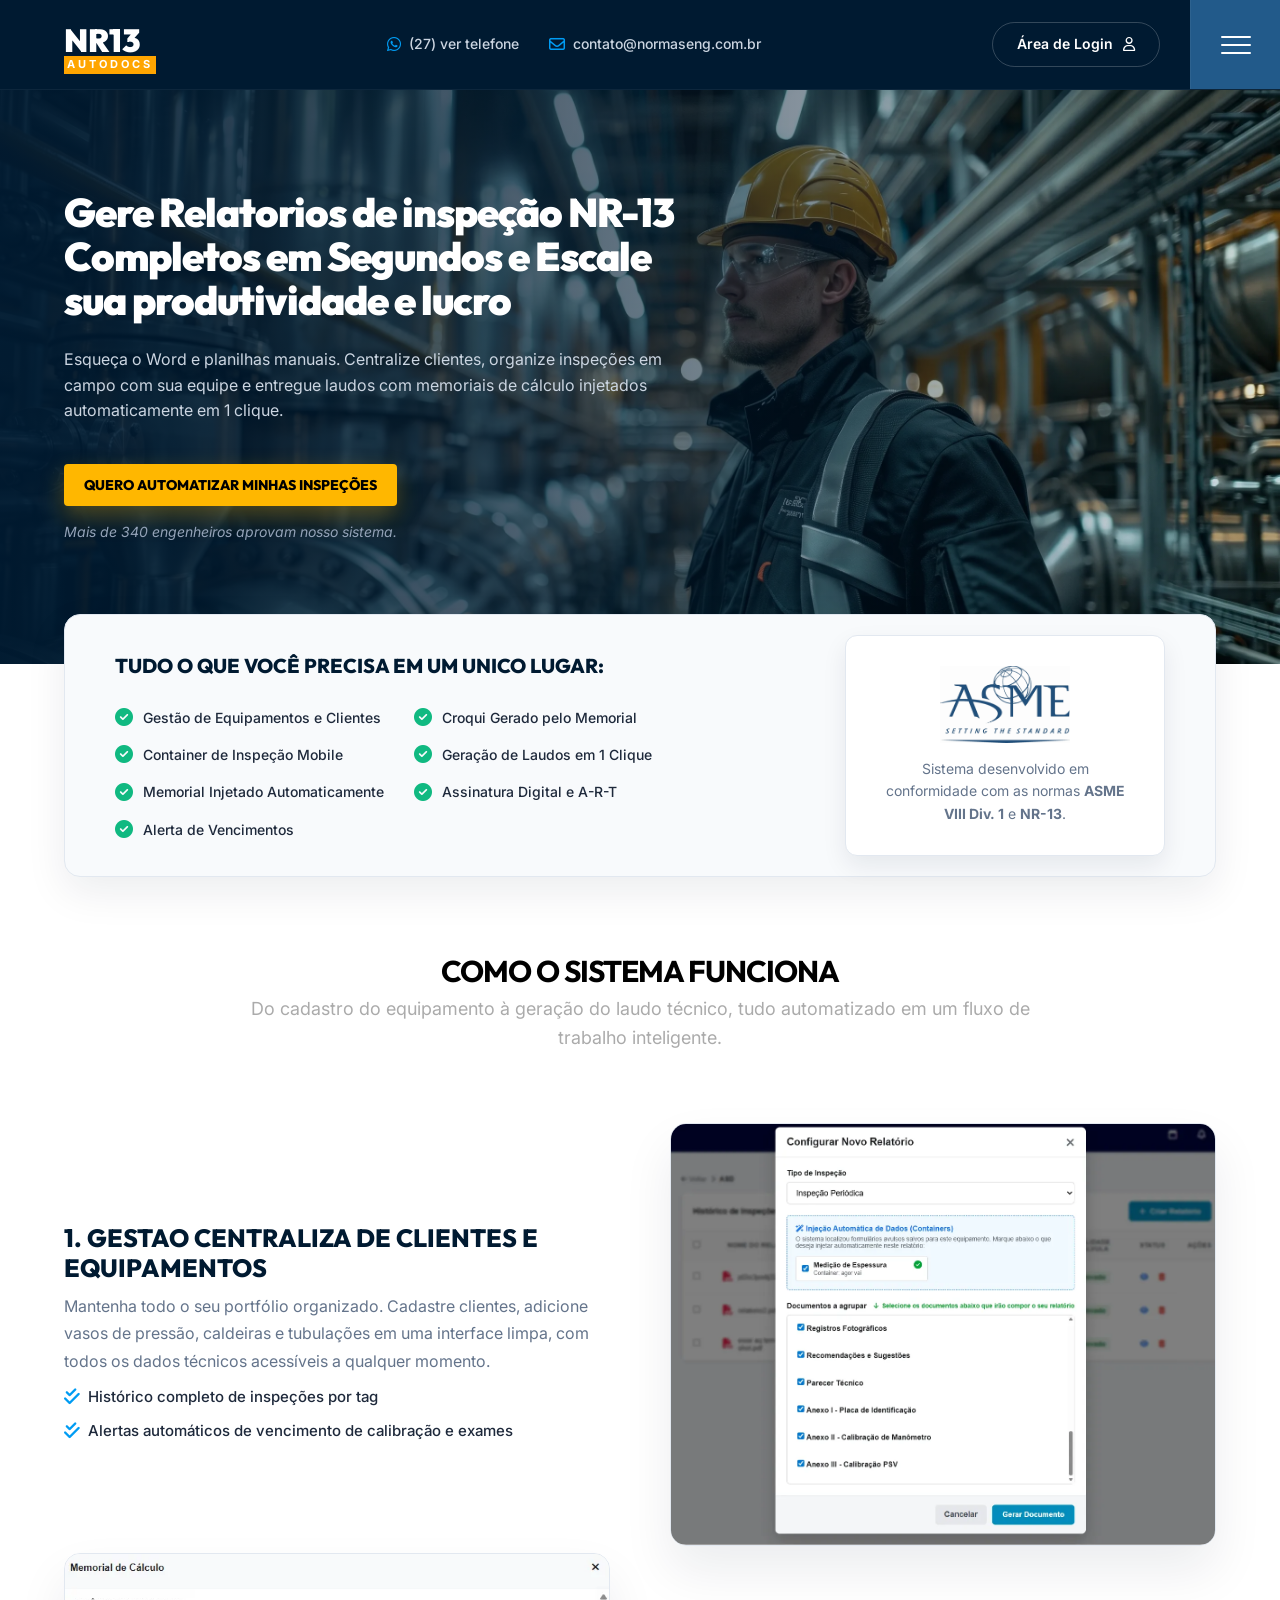
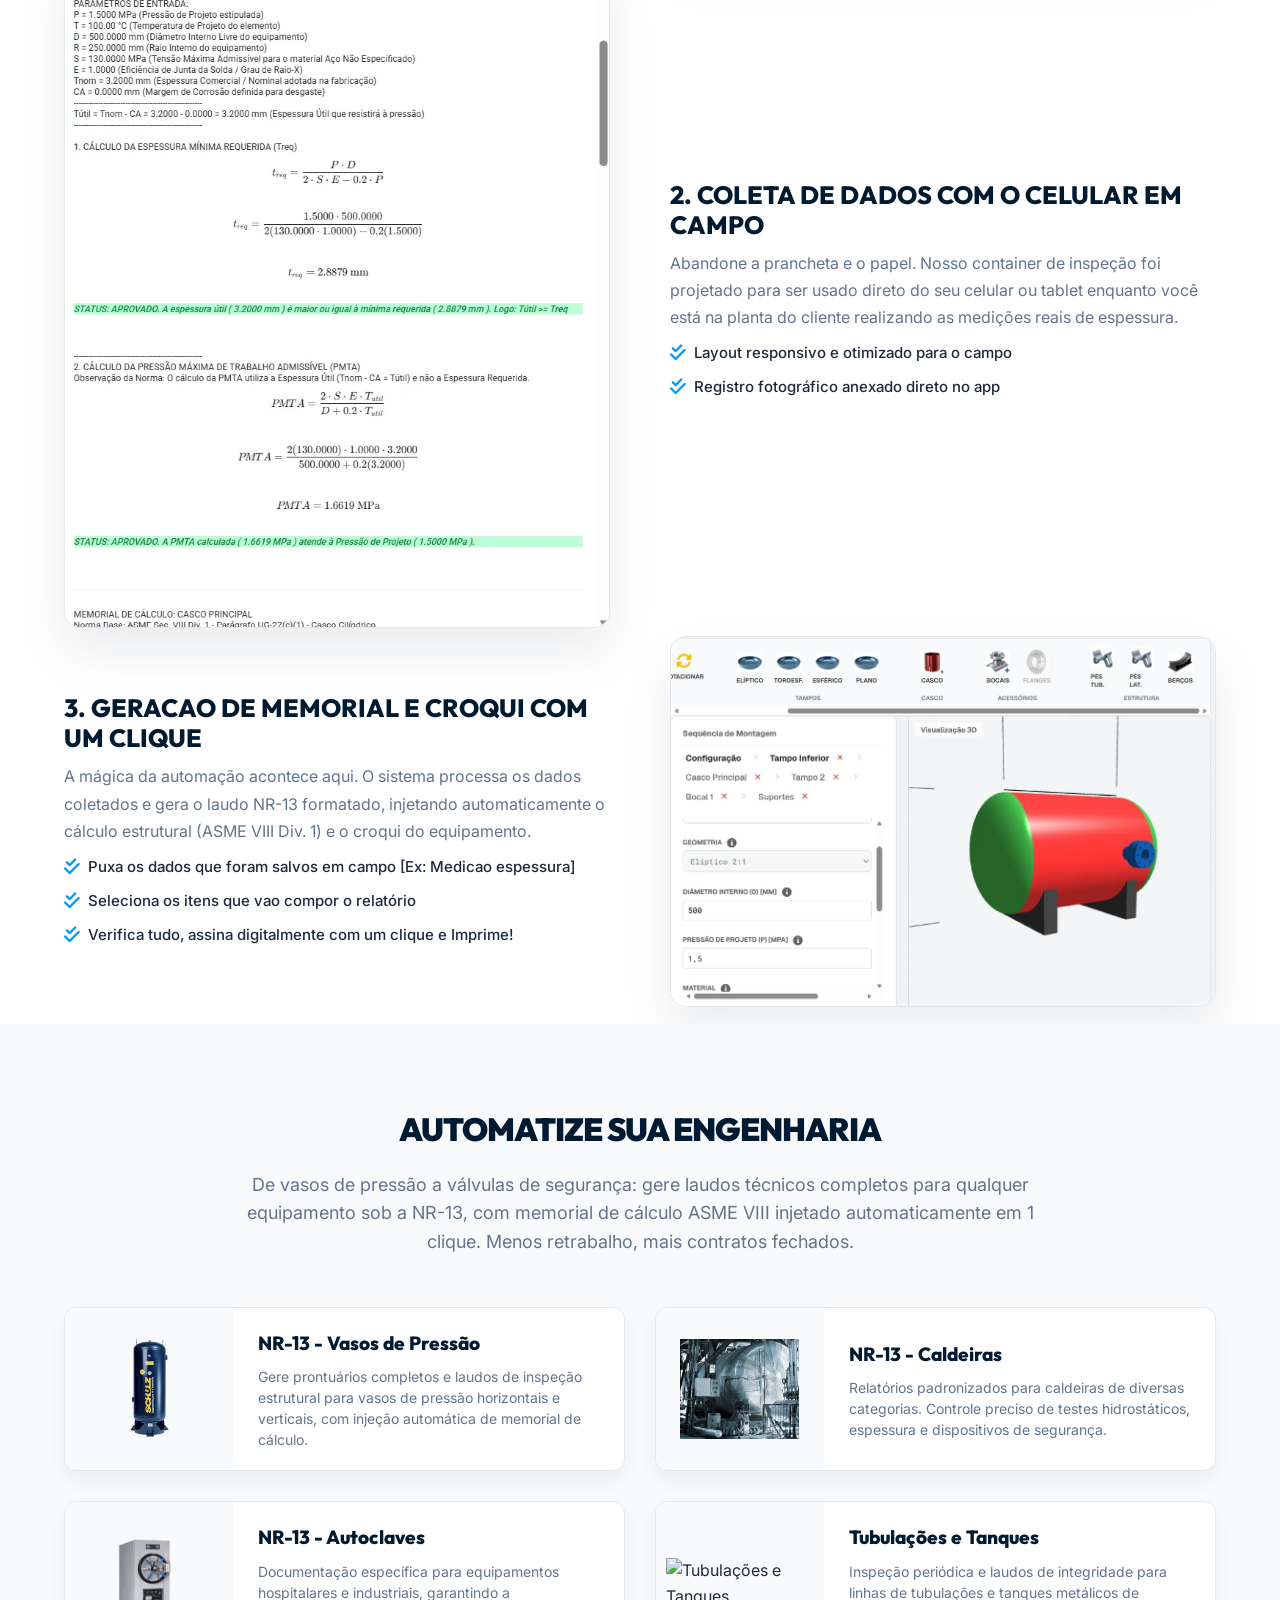
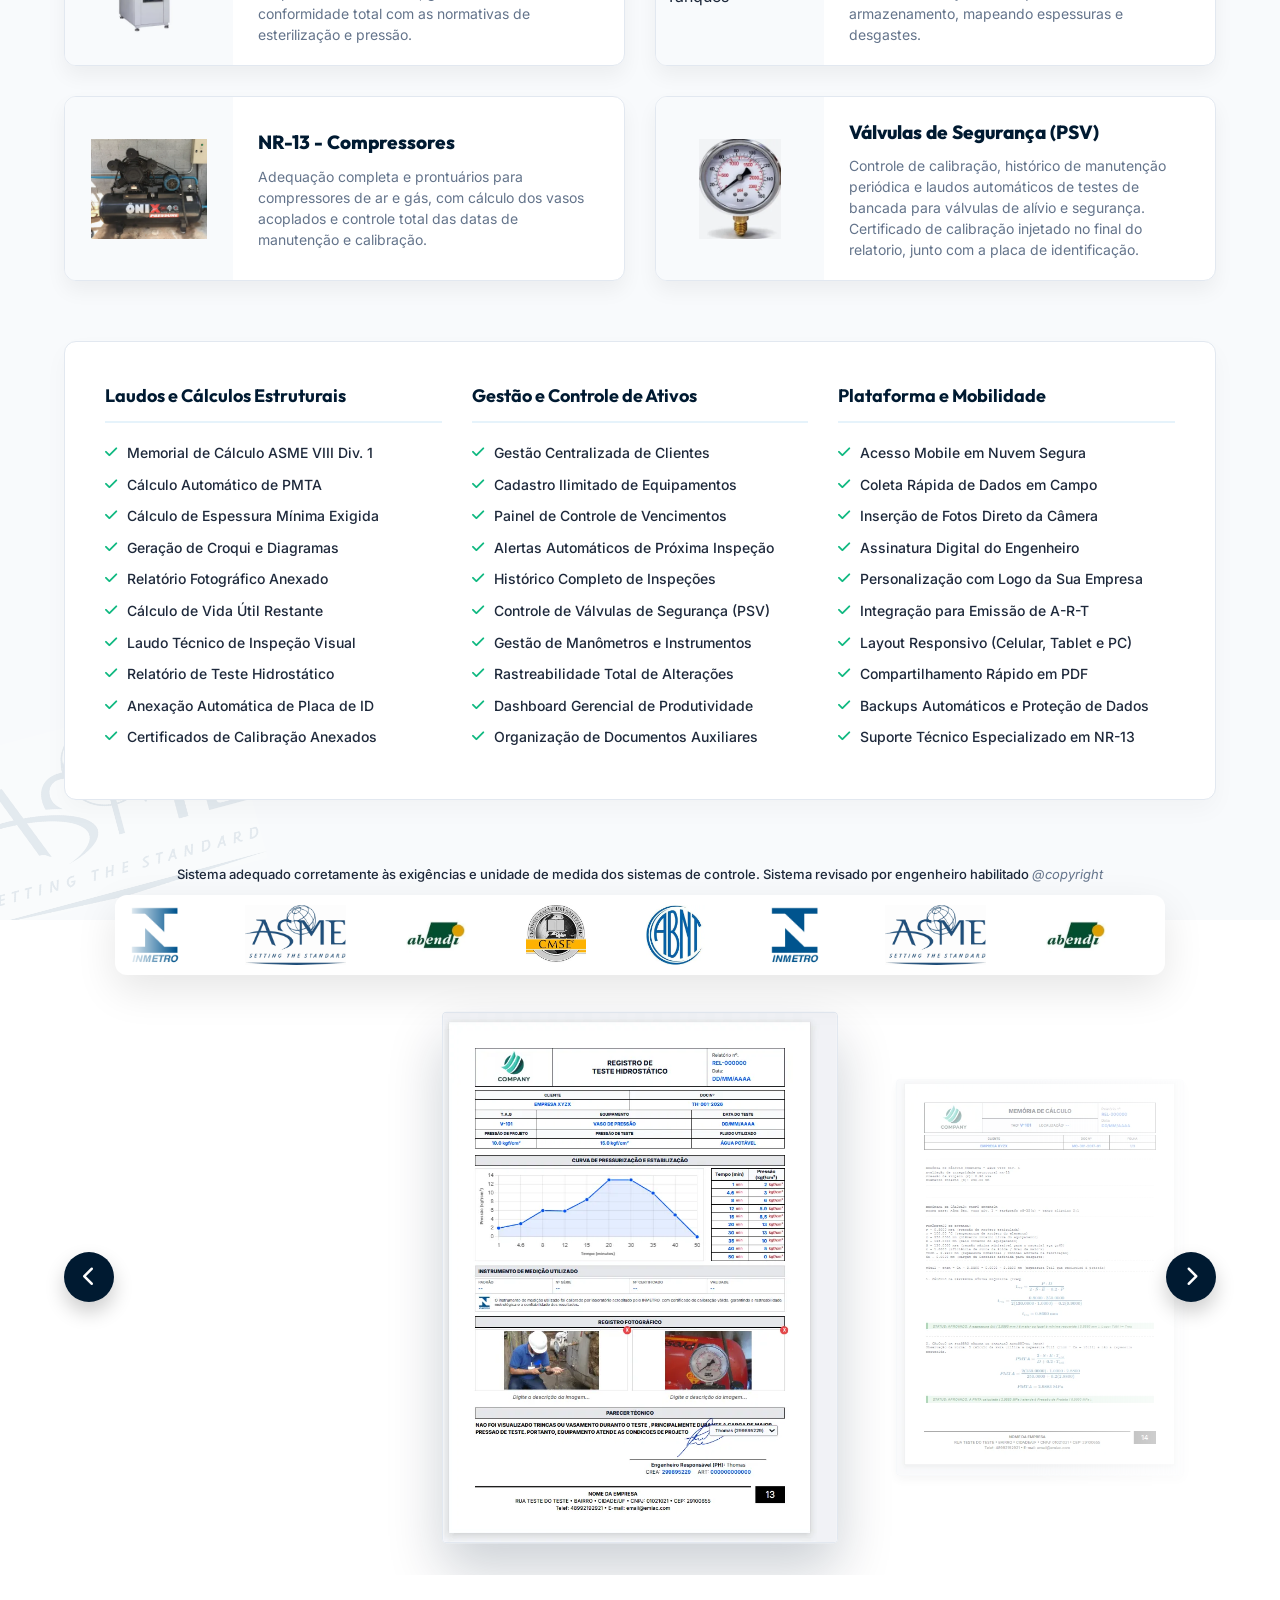
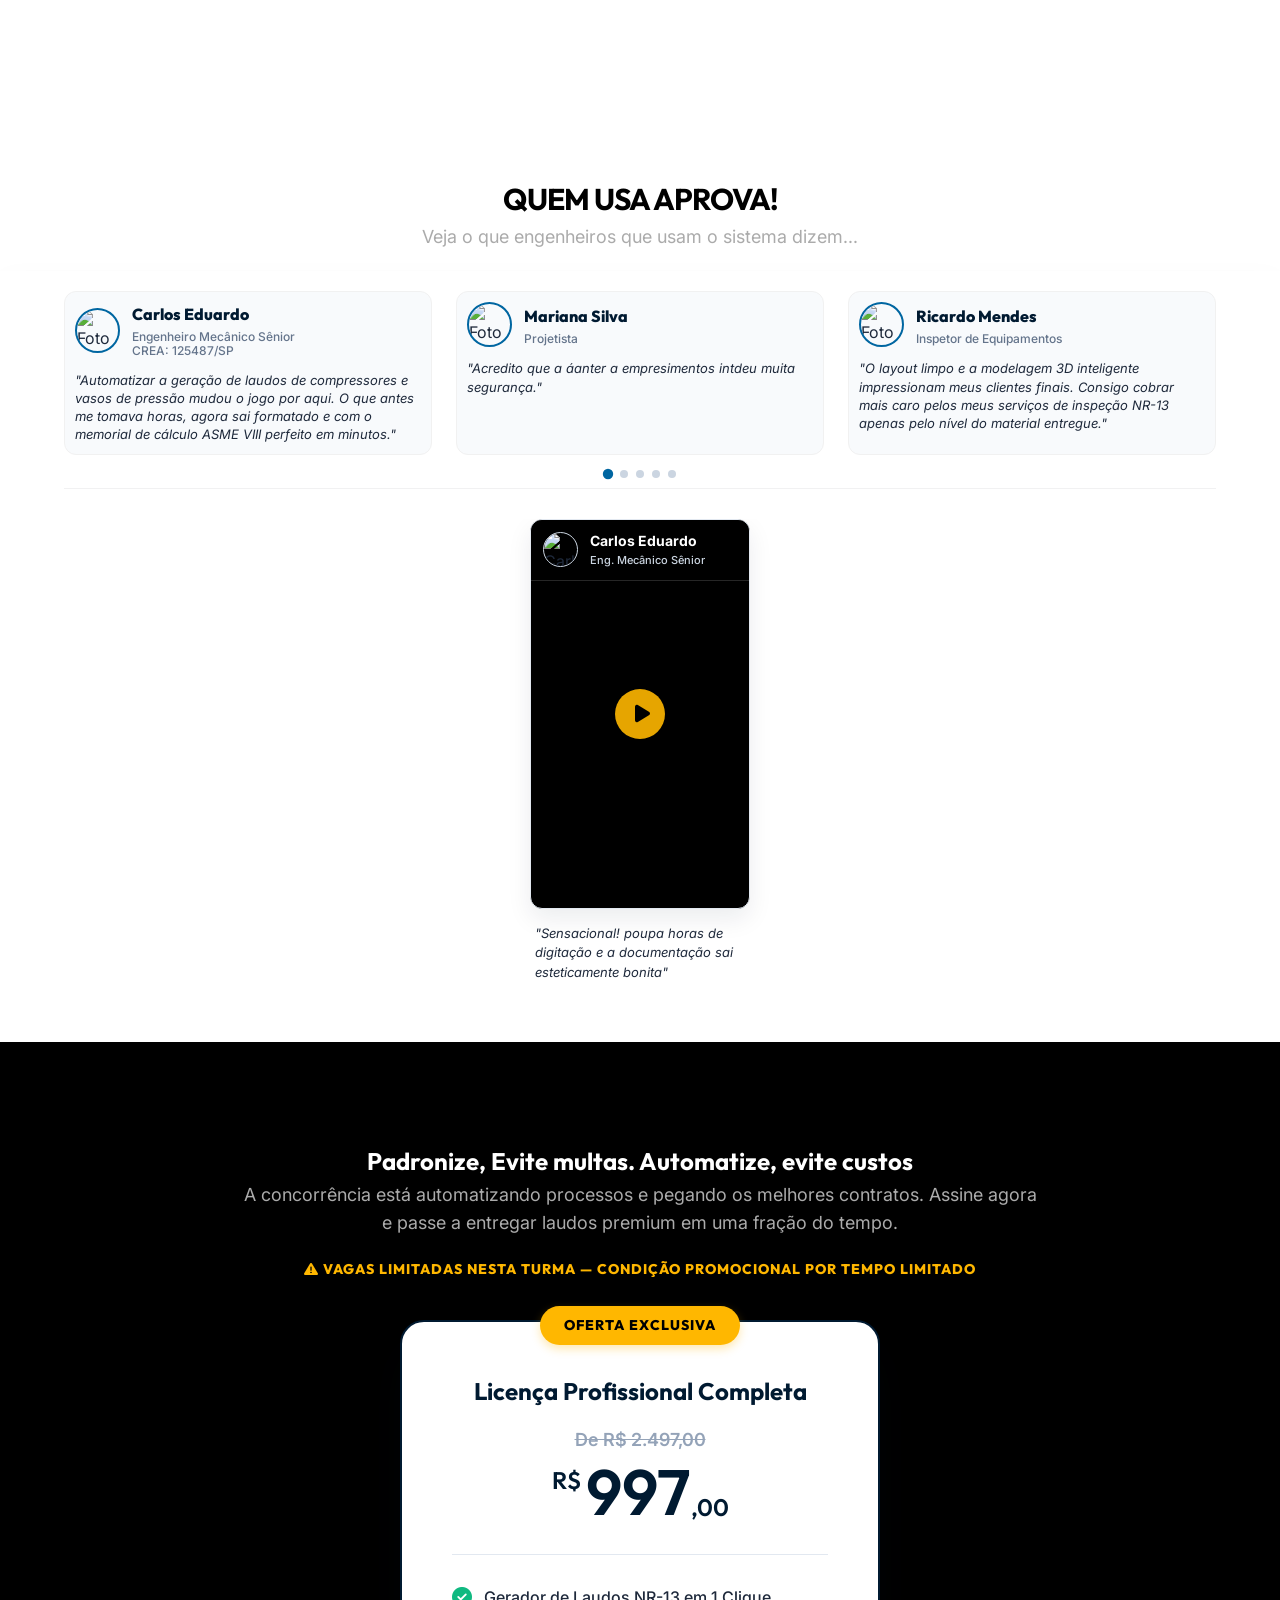
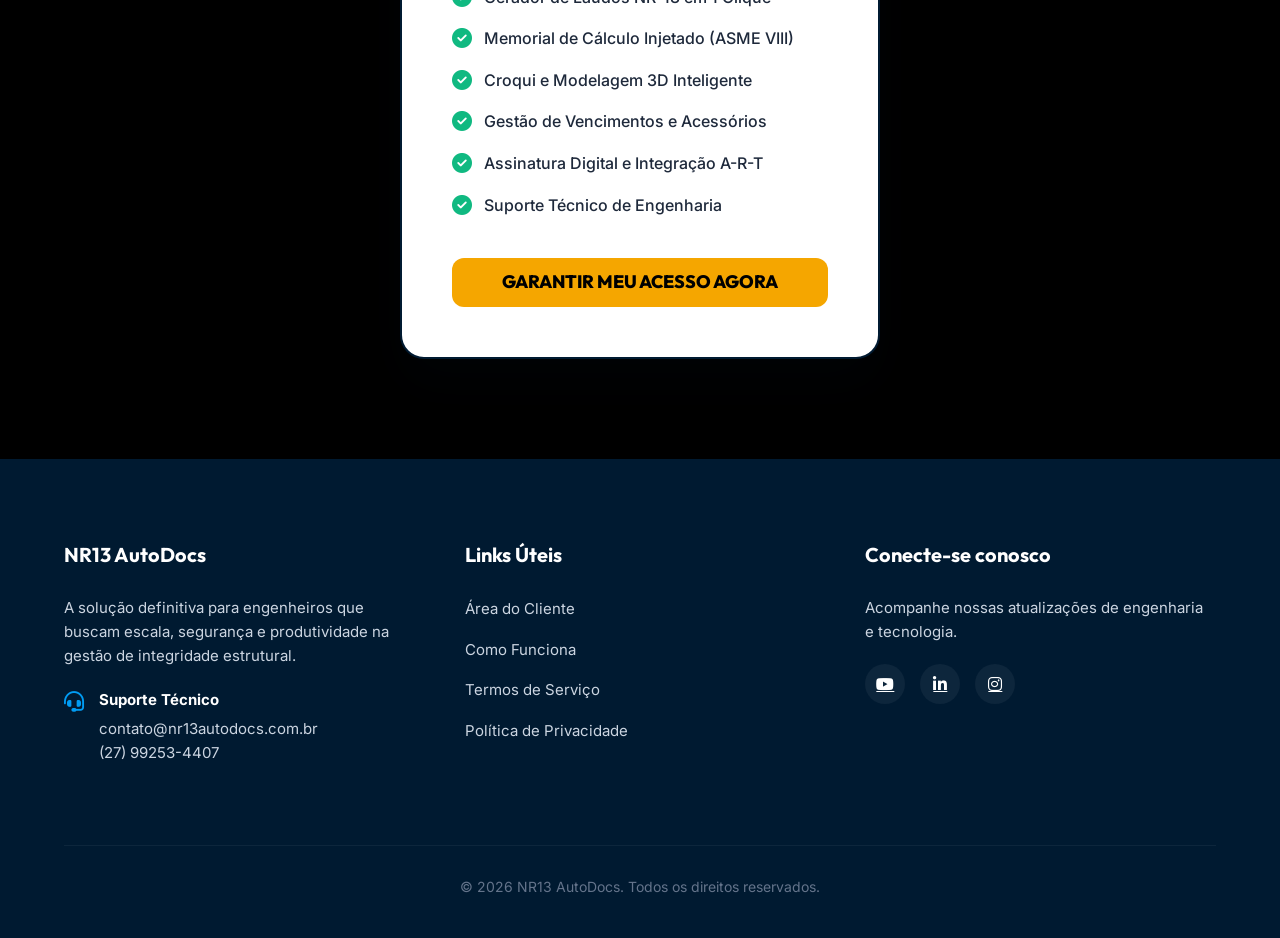
==== commit 406018d8: "Add files via upload" ====
--- a/index.html
+++ b/index.html
@@ -28,6 +28,10 @@
             box-sizing: border-box;
         }
 
+        html {
+            scroll-behavior: smooth;
+        }
+
         body {
             font-family: 'Inter', sans-serif; /* Fonte de corpo super legível */
             color: var(--text-dark);
@@ -40,17 +44,7 @@
             font-family: 'Outfit', sans-serif; /* Fonte tech e moderna para títulos */
         }
 
-
-
-
-
-
-
-
-
-
-
-        /* --- HEADER --- */
+/* --- HEADER --- */
         header {
             background-color: var(--dark-blue);
             color: #ffffff;
@@ -189,19 +183,11 @@
             margin-right: auto;
         }
 
-
-
-
-
-
-
-
-
-        /* --- HERO CSS --- */
+/* --- HERO CSS --- */
     
         .hero-section {
             /* Define o arquivo de imagem que será usado como fundo */
-            background-image: url('fundo1.PNG'); 
+            background-image: url('fundo1.webp');
             
             /* Força a imagem a preencher toda a largura e altura da seção sem achatar ou distorcer */
             background-size: cover; 
@@ -394,11 +380,7 @@
             }
         }
 
-
-
-
-
-        /* --- COMO FUNCIONA (Telas do Sistema) --- */
+/* --- COMO FUNCIONA (Telas do Sistema) --- */
         .how-it-works-section {
             padding: 10px 5%;
             background-color: #ffffff; /* Fundo branco para contrastar com a seção cinza claro de cima */
@@ -498,30 +480,7 @@
             }
         }
 
-
-
-
-
-
-
-
-
-
-
-
-
-
-
-
-
-
-
-        
-        
-
-
-
-        /* --- NOVA SEÇÃO: GRADE DE RELATÓRIOS E EQUIPAMENTOS --- */
+/* --- NOVA SEÇÃO: GRADE DE RELATÓRIOS E EQUIPAMENTOS --- */
         .services-grid-section {
             padding: 80px 5% 120px 5%; /* AUMENTADO PARA 120px PARA DESGRUDAR O CARD */
             background-color: var(--bg-light); 
@@ -583,9 +542,7 @@
             z-index: 2;
         }
 
-        
-
-        .service-card {
+.service-card {
             display: flex;
             background-color: #ffffff;
             border-radius: 12px;
@@ -645,10 +602,7 @@
             margin: 0;
         }
 
-        
-
-
-        /* --- LISTA DE 3 COLUNAS --- */
+/* --- LISTA DE 3 COLUNAS --- */
         .deliverables-container {
             max-width: 1200px;
             margin: 60px auto 0 auto;
@@ -696,22 +650,6 @@
             font-size: 14px;
         }
 
-
-
-
-
-
-
-
-
-
-
-
-
-
-
-
-
 /* --- CARD DE LOGOS DAS NORMAS SOBREPOSTO --- */
         /* --- CARD DE LOGOS DAS NORMAS SOBREPOSTO --- */
         .logos-overlap-container {
@@ -806,22 +744,7 @@
             background-color: white;
         }
 
-
-
-
-
-
-
-
-
-
-
-
-
-
-
-
-        /* Responsividade */
+/* Responsividade */
         @media (max-width: 992px) {
             .services-grid { grid-template-columns: 1fr; }
             .deliverables-container { grid-template-columns: 1fr; }
@@ -839,47 +762,31 @@
             .services-grid-section { padding-bottom: 160px; } /* Dá espaço pro card não quebrar no celular */
         }
 
-
-
-
-
-
-
-
-
-
-
-
-
-
-
-
-        /* --- SEÇÃO CARROSSEL DE RELATÓRIOS (EFEITO 3D) --- */
+/* --- SEÇÃO CARROSSEL DE RELATÓRIOS (EFEITO 3D) CORRIGIDO --- */
         .report-showcase-section {
             padding: 60px 0 20px 0;
             background-color: #ffffff;
             text-align: center;
             overflow: hidden;
+            width: 100vw; /* Garante que a seção use a largura real da tela para achar o meio exato */
+            margin-left: calc(-50vw + 50%); /* Hack para ignorar limites laterais e cravar o centro */
         }
 
         .report-showcase-container {
             position: relative;
-            max-width: 1200px;
-            margin: 0 auto;
+            width: 100%;
         }
 
         .report-showcase-track {
             display: flex;
             align-items: center;
             overflow-x: auto;
-            scroll-snap-type: x mandatory;
+            scroll-snap-type: x mandatory; /* O "Ímã" que trava no centro */
             scroll-behavior: smooth;
-            padding: 50px calc(50% - 180px); /* Hack mágico para garantir que o item de 360px fique no centro */
+            padding: 50px calc(50vw - 180px); /* Usa 50vw (metade da tela visual) para centralizar perfeito */
             gap: 40px;
             -ms-overflow-style: none;
             scrollbar-width: none;
-            
-            /* O SEGREDINHO DA MÁGICA: Efeito de sumir silenciosamente nas bordas */
             -webkit-mask-image: linear-gradient(to right, transparent 0%, black 20%, black 80%, transparent 100%);
             mask-image: linear-gradient(to right, transparent 0%, black 20%, black 80%, transparent 100%);
         }
@@ -889,13 +796,14 @@
         }
 
         .report-showcase-slide {
-            flex: 0 0 360px; /* Largura exata da folha do relatório */
+            flex: 0 0 360px; /* Largura cravada */
             scroll-snap-align: center;
-            transition: all 0.5s cubic-bezier(0.25, 0.8, 0.25, 1); /* Animação super fluida tipo Apple */
-            opacity: 0.4; /* Fica mais transparente quando está nas laterais */
-            transform: scale(0.8); /* Fica menor nas laterais para dar PROFUNDIDADE */
+            transition: all 0.5s cubic-bezier(0.25, 0.8, 0.25, 1); 
+            opacity: 0.4; 
+            transform: scale(0.8); 
             border-radius: 4px;
             box-shadow: 0 5px 15px rgba(0,0,0,0.1);
+            box-sizing: border-box; /* Protege a largura de 360px contra quebras de borda */
         }
 
         .report-showcase-slide img {
@@ -906,10 +814,10 @@
             border: 1px solid #e2e8f0;
         }
 
-        /* Classe que o JavaScript vai injetar na folha que estiver no CENTRO */
+        /* A folha em FOCO no centro */
         .report-showcase-slide.active-slide {
             opacity: 1;
-            transform: scale(1.1); /* Dá o zoom na folha do meio (Foco) */
+            transform: scale(1.1); 
             z-index: 2;
             box-shadow: 0 25px 50px rgba(0,26,49,0.2);
             border-color: var(--primary-blue);
@@ -946,7 +854,7 @@
 
         @media (max-width: 768px) {
             .report-showcase-track {
-                padding: 40px calc(50% - 120px); 
+                padding: 40px calc(50vw - 120px); 
                 gap: 20px;
             }
             .report-showcase-slide { flex: 0 0 240px; }
@@ -955,19 +863,9 @@
             .showcase-btn.next { right: 2%; }
         }
 
-
-
-
-
-
-
-
-
-
-        /* --- PROVA SOCIAL COMPLETO --- */
-       
-
-        .carousel-wrapper {
+/* --- PROVA SOCIAL COMPLETO --- */
+
+.carousel-wrapper {
             background-color: #ffffff;
             padding: 20px 5% 40px 5%; 
             width: 100%;
@@ -1122,13 +1020,7 @@
             }
         }
 
-
-
-
-
-
-
-        /* --- CARROSSEL DE VÍDEOS MOBILE --- */
+/* --- CARROSSEL DE VÍDEOS MOBILE --- */
         /* --- CARROSSEL DE VÍDEOS MOBILE --- */
         .video-carousel-section {
             margin-top: 10px;
@@ -1353,28 +1245,20 @@
             }
         }
 
-
-
-
-        
-
-        /* --- PREÇOS --- */
+/* --- PREÇOS --- */
 
         section-title-pricing{
             color: white !important;
 
         }
 
-
-
-        .pricing-section {
+.pricing-section {
             padding: 100px 5%;
             background-color: #000000;
             text-align: center;
         }
-        
-
-        .pricing-card-modern {
+
+.pricing-card-modern {
             background: #ffffff;
             border: 2px solid var(--dark-blue);
             border-radius: 24px;
@@ -1580,15 +1464,13 @@
             </div>
         </div>
 
-        
-
-        <div class="header-contacts">
+<div class="header-contacts">
             <div><i class="fa-brands fa-whatsapp"></i> (27) ver telefone</div>
             <div><i class="fa-regular fa-envelope"></i> contato@normaseng.com.br</div>
         </div>
 
         <div class="header-right">
-            <a href="#" class="client-area-btn">Área de Login <i class="fa-regular fa-user"></i></a>
+            <a href="https://nr13.nr1sistema.com.br/index.php" class="client-area-btn">Área de Login <i class="fa-regular fa-user"></i></a>
             <div class="menu-btn">
                 <span></span>
                 <span></span>
@@ -1597,12 +1479,7 @@
         </div>
     </header>
 
-
-
-
-
-
-    <section class="hero-section">
+<section class="hero-section">
         <div class="hero-content">
             <h1 class="hero-title">Gere Relatorios de inspeção NR-13 Completos em Segundos e Escale sua produtividade e lucro</h1>
             <p class="hero-text">Esqueça o Word e planilhas manuais. Centralize clientes, organize inspeções em campo com sua equipe e entregue laudos com memoriais de cálculo injetados automaticamente em 1 clique.</p>
@@ -1630,10 +1507,8 @@
                 <p>Sistema desenvolvido em conformidade com as normas <strong>ASME VIII Div. 1</strong> e <strong>NR-13</strong>.</p>
             </div>
         </div>
-    
-
-
-        <section class="how-it-works-section" id="como-funciona">
+
+<section class="how-it-works-section" id="como-funciona">
         <h2 class="section-title">COMO O SISTEMA FUNCIONA</h2>
         <p class="section-subtitle">Do cadastro do equipamento à geração do laudo técnico, tudo automatizado em um fluxo de trabalho inteligente.</p>
 
@@ -1649,7 +1524,7 @@
                     </ul>
                 </div>
                 <div class="feature-image">
-                    <img src="sistema1.PNG" alt="Tela de Gestão de Equipamentos NR-13">
+                    <img loading="lazy" decoding="async" src="sistema1.webp" alt="Tela de Gestão de Equipamentos NR-13">
                 </div>
             </div>
 
@@ -1663,7 +1538,7 @@
                     </ul>
                 </div>
                 <div class="feature-image">
-                    <img src="sistema2.PNG" alt="Tela do Sistema Mobile para Inspeção">
+                    <img loading="lazy" decoding="async" src="sistema2.webp" alt="Tela do Sistema Mobile para Inspeção">
                 </div>
             </div>
 
@@ -1678,46 +1553,29 @@
                     </ul>
                 </div>
                 <div class="feature-image">
-                    <img src="sistema3.PNG" alt="Tela de Geração de Laudos e Memoriais NR-13">
+                    <img loading="lazy" decoding="async" src="sistema3.webp" alt="Tela de Geração de Laudos e Memoriais NR-13">
                 </div>
             </div>
 
         </div>
     </section>
 
-
-
-
-
-    
-
-
-
-
-
-
-
-
-
-
-
-
-    <!-- NOVA SEÇÃO: GRADE DE SERVIÇOS E ENTREGÁVEIS -->
+<!-- NOVA SEÇÃO: GRADE DE SERVIÇOS E ENTREGÁVEIS -->
     <section class="services-grid-section" id="equipamentos">
         
         <!-- Marca d'água encapsulada para não dar scroll lateral -->
         <div class="watermark-wrapper">
-            <img src="asme.webp" alt="Marca D'água" class="watermark-logo">
+            <img loading="lazy" decoding="async" src="asme.webp" alt="Marca D'água" class="watermark-logo">
         </div>
 
         <h2 class="services-section-title">Automatize sua Engenharia</h2>
-        <p class="services-section-subtitle">Gere relatórios para vasos, caldeiras, autoclaves, tubulações, tanques, manutenção de válvula, certificados de calibração etc...</p>
+        <p class="services-section-subtitle">De vasos de pressão a válvulas de segurança: gere laudos técnicos completos para qualquer equipamento sob a NR-13, com memorial de cálculo ASME VIII injetado automaticamente em 1 clique. Menos retrabalho, mais contratos fechados.</p>
 
         <!-- Grade com 4 Cards -->
         <div class="services-grid">
             <div class="service-card">
                 <div class="service-img">
-                    <img src="vasopressao.jpg" alt="Vasos de Pressão">
+                    <img loading="lazy" decoding="async" src="vasopressao.webp" alt="Vasos de Pressão">
                 </div>
                 <div class="service-content">
                     <h4>NR-13 - Vasos de Pressão</h4>
@@ -1727,7 +1585,7 @@
 
             <div class="service-card">
                 <div class="service-img">
-                    <img src="caldeira.jpg" alt="Caldeiras">
+                    <img loading="lazy" decoding="async" src="caldeira.webp" alt="Caldeiras">
                 </div>
                 <div class="service-content">
                     <h4>NR-13 - Caldeiras</h4>
@@ -1737,7 +1595,7 @@
 
             <div class="service-card">
                 <div class="service-img">
-                    <img src="autoclave.png" alt="Autoclaves">
+                    <img loading="lazy" decoding="async" src="autoclave.webp" alt="Autoclaves">
                 </div>
                 <div class="service-content">
                     <h4>NR-13 - Autoclaves</h4>
@@ -1747,7 +1605,7 @@
 
             <div class="service-card">
                 <div class="service-img">
-                    <img src="tubulacoes.PNG" alt="Tubulações e Tanques">
+                    <img loading="lazy" decoding="async" src="tubulacoes.PNG" alt="Tubulações e Tanques">
                 </div>
                 <div class="service-content">
                     <h4>Tubulações e Tanques</h4>
@@ -1755,20 +1613,19 @@
                 </div>
             </div>
 
+<div class="service-card">
+                <div class="service-img">
+                    <img loading="lazy" decoding="async" src="compressor.webp" alt="Compressores">
+                </div>
+                <div class="service-content">
+                    <h4>NR-13 - Compressores</h4>
+                    <p>Adequação completa e prontuários para compressores de ar e gás, com cálculo dos vasos acoplados e controle total das datas de manutenção e calibração.</p>
+                </div>
+            </div>
 
             <div class="service-card">
                 <div class="service-img">
-                    <img src="compressor.PNG" alt="Compressores">
-                </div>
-                <div class="service-content">
-                    <h4>NR-13 - Compressores</h4>
-                    <p>Adequação completa e prontuários para compressores,  </p>
-                </div>
-            </div>
-
-            <div class="service-card">
-                <div class="service-img">
-                    <img src="valvula.PNG" alt="Válvulas PSV">
+                    <img loading="lazy" decoding="async" src="valvula.webp" alt="Válvulas PSV">
                 </div>
                 <div class="service-content">
                     <h4>Válvulas de Segurança (PSV)</h4>
@@ -1776,8 +1633,7 @@
                 </div>
             </div>
 
-
-        </div>
+</div>
 
         <!-- 3 Colunas de Entregáveis -->
         <div class="deliverables-container">
@@ -1843,17 +1699,17 @@
                 
                 <div class="logos-track-container">
                     <div class="logos-track">
-                        <img src="imetro.png" alt="Inmetro">
-                        <img src="asme.webp" alt="ASME">
-                        <img src="abendi.jpg" alt="ABENDI">
-                        <img src="cmse.jpg" alt="CMSE Segurança">
-                        <img src="abnt.jpg" alt="ABNT">
+                        <img loading="lazy" decoding="async" src="imetro.webp" alt="Inmetro">
+                        <img loading="lazy" decoding="async" src="asme.webp" alt="ASME">
+                        <img loading="lazy" decoding="async" src="abendi.webp" alt="ABENDI">
+                        <img loading="lazy" decoding="async" src="cmse.webp" alt="CMSE Segurança">
+                        <img loading="lazy" decoding="async" src="abnt.webp" alt="ABNT">
                         
-                        <img src="imetro.png" alt="Inmetro">
-                        <img src="asme.webp" alt="ASME">
-                        <img src="abendi.jpg" alt="ABENDI">
-                        <img src="cmse.jpg" alt="CMSE Segurança">
-                        <img src="abnt.jpg" alt="ABNT">
+                        <img loading="lazy" decoding="async" src="imetro.webp" alt="Inmetro">
+                        <img loading="lazy" decoding="async" src="asme.webp" alt="ASME">
+                        <img loading="lazy" decoding="async" src="abendi.webp" alt="ABENDI">
+                        <img loading="lazy" decoding="async" src="cmse.webp" alt="CMSE Segurança">
+                        <img loading="lazy" decoding="async" src="abnt.webp" alt="ABNT">
                     </div>
                 </div>
 
@@ -1862,16 +1718,7 @@
 
     </section>
 
-
-
-
-
-
-
-
-
-
-    <section class="report-showcase-section">
+<section class="report-showcase-section">
         <div class="report-showcase-container">
             
             <button class="showcase-btn prev" id="btn-showcase-prev"><i class="fa-solid fa-chevron-left"></i></button>
@@ -1879,29 +1726,17 @@
 
             <div class="report-showcase-track" id="report-showcase-track">
                 
-                <div class="report-showcase-slide active-slide"><img src="rel1.PNG" alt="Folha 1"></div>
-                <div class="report-showcase-slide"><img src="rel2.PNG" alt="Folha 2"></div>
-                <div class="report-showcase-slide"><img src="rel3.PNG" alt="Folha 3"></div>
-                <div class="report-showcase-slide"><img src="rel4.jpg" alt="Folha 4"></div>
-                <div class="report-showcase-slide"><img src="rel5.jpg" alt="Folha 5"></div>
+                <div class="report-showcase-slide active-slide"><img loading="lazy" decoding="async" src="rel1.webp" alt="Folha 1"></div>
+                <div class="report-showcase-slide"><img loading="lazy" decoding="async" src="rel2.webp" alt="Folha 2"></div>
+                <div class="report-showcase-slide"><img loading="lazy" decoding="async" src="rel3.webp" alt="Folha 3"></div>
+                <div class="report-showcase-slide"><img loading="lazy" decoding="async" src="rel4.jpg" alt="Folha 4"></div>
+                <div class="report-showcase-slide"><img loading="lazy" decoding="async" src="rel5.jpg" alt="Folha 5"></div>
                 
                 </div>
         </div>
     </section>
 
-
-
-
-
-
-
-
-
-
-
-
-
-    <!-- PROVA SOCIAL RECONSTRUÍDA -->
+<!-- PROVA SOCIAL RECONSTRUÍDA -->
     <section class="social-proof-section" id="prova-social">
         <h2 class="section-title">QUEM USA APROVA!</h2>
         <p class="section-subtitle" style="margin-bottom: 20px;">Veja o que engenheiros que usam o sistema dizem...</p>
@@ -1911,7 +1746,7 @@
                 
                 <div class="sp-card">
                     <div class="sp-user-info">
-                        <img src="https://i.pravatar.cc/150?img=11" alt="Foto Engenheiro" class="sp-avatar">
+                        <img loading="lazy" decoding="async" src="https://i.pravatar.cc/150?img=11" alt="Foto Engenheiro" class="sp-avatar">
                         <div class="sp-name-role">
                             <h3 class="sp-name">Carlos Eduardo</h3>
                             <span class="sp-role">Engenheiro Mecânico Sênior <br> CREA: 125487/SP</span>
@@ -1922,7 +1757,7 @@
 
                 <div class="sp-card">
                     <div class="sp-user-info">
-                        <img src="https://i.pravatar.cc/150?img=5" alt="Foto Engenheira" class="sp-avatar">
+                        <img loading="lazy" decoding="async" src="https://i.pravatar.cc/150?img=5" alt="Foto Engenheira" class="sp-avatar">
                         <div class="sp-name-role">
                             <h3 class="sp-name">Mariana Silva</h3>
                             <span class="sp-role">Projetista</span>
@@ -1933,7 +1768,7 @@
 
                 <div class="sp-card">
                     <div class="sp-user-info">
-                        <img src="https://i.pravatar.cc/150?img=33" alt="Foto Inspetor" class="sp-avatar">
+                        <img loading="lazy" decoding="async" src="https://i.pravatar.cc/150?img=33" alt="Foto Inspetor" class="sp-avatar">
                         <div class="sp-name-role">
                             <h3 class="sp-name">Ricardo Mendes</h3>
                             <span class="sp-role">Inspetor de Equipamentos</span>
@@ -1944,7 +1779,7 @@
 
                 <div class="sp-card">
                     <div class="sp-user-info">
-                        <img src="https://i.pravatar.cc/150?img=12" alt="Foto Engenheiro" class="sp-avatar">
+                        <img loading="lazy" decoding="async" src="https://i.pravatar.cc/150?img=12" alt="Foto Engenheiro" class="sp-avatar">
                         <div class="sp-name-role">
                             <h3 class="sp-name">Roberto Alves</h3>
                             <span class="sp-role">Engenheiro Mecânico <br> CREA: 854123/MG</span>
@@ -1955,7 +1790,7 @@
 
                 <div class="sp-card">
                     <div class="sp-user-info">
-                        <img src="https://i.pravatar.cc/150?img=47" alt="Foto Engenheira" class="sp-avatar">
+                        <img loading="lazy" decoding="async" src="https://i.pravatar.cc/150?img=47" alt="Foto Engenheira" class="sp-avatar">
                         <div class="sp-name-role">
                             <h3 class="sp-name">Fernanda Costa</h3>
                             <span class="sp-role">Engenheira Mecânica <br> CREA: 541298/RJ</span>
@@ -1975,21 +1810,14 @@
                 <span class="dot" data-index="4"></span>
             </div>
 
-
-
-            
-            
-
-
-                <div class="video-carousel-section">
-                
-                
-                <div class="video-carousel-container">
+<div class="video-carousel-section">
+
+<div class="video-carousel-container">
                     
                     <div class="video-item-wrapper">
                         <div class="video-card">
                             <div class="video-header">
-                                <img src="https://i.pravatar.cc/150?img=11" alt="Carlos">
+                                <img loading="lazy" decoding="async" src="https://i.pravatar.cc/150?img=11" alt="Carlos">
                                 <div class="vh-text">
                                     <span class="vh-name">Carlos Eduardo</span>
                                     <span class="vh-role">Eng. Mecânico Sênior</span>
@@ -2001,9 +1829,7 @@
                         <p class="video-testimonial">"Sensacional! poupa horas de digitação e a documentação sai esteticamente bonita"</p>
                     </div>
 
-                    
-                    
-                </div>
+</div>
             </div>
 
             <div class="video-modal-overlay" id="videoModalOverlay">
@@ -2013,29 +1839,19 @@
                 </div>
             </div>
 
-        
-                    
-
-
-
-
-
-        </div>
+</div>
 
     </section>
 
-
-
-
-
-
-
-
-    <!-- PREÇOS RECONSTRUÍDO -->
+<!-- PREÇOS RECONSTRUÍDO -->
     <section class="pricing-section" id="planos">
         <h2 style="font-weight: bold; color: #ffffff; font-size: 1.5em;">Padronize, Evite multas. Automatize, evite custos</h2>
         <p class="section-subtitle" style="margin-bottom: 20px;">
             A concorrência está automatizando processos e pegando os melhores contratos. Assine agora e passe a entregar laudos premium em uma fração do tempo.
+        </p>
+
+        <p style="color: var(--cta-color); font-family: 'Outfit', sans-serif; font-weight: 800; font-size: 14px; text-transform: uppercase; letter-spacing: 1px; text-align: center; margin-bottom: -10px;">
+            <i class="fa-solid fa-triangle-exclamation"></i> Vagas limitadas nesta turma — condição promocional por tempo limitado
         </p>
 
         <div class="pricing-card-modern">
@@ -2058,7 +1874,7 @@
                 <li><i class="fa-solid fa-circle-check"></i> Suporte Técnico de Engenharia</li>
             </ul>
 
-            <a href="#comprar" class="btn-pricing">Garantir Meu Acesso Agora</a>
+            <a href="https://pay.kiwify.com.br/27J91RK" class="btn-pricing">Garantir Meu Acesso Agora</a>
         </div>
     </section>
 
@@ -2102,19 +1918,7 @@
         </div>
     </footer>
 
-
-
-
-
-
-
-
-
-
-
-
-
-    <script>
+<script>
         document.addEventListener('DOMContentLoaded', function() {
             const carousel = document.getElementById('sp-carousel');
             const dots = document.querySelectorAll('.dot');
@@ -2147,10 +1951,7 @@
             }
         });
 
-
-
-
-        // --- SCRIPT DO MODAL DE VÍDEO (LIGHTBOX) ---
+// --- SCRIPT DO MODAL DE VÍDEO (LIGHTBOX) ---
         const videoCards = document.querySelectorAll('.video-card');
         const modalOverlay = document.getElementById('videoModalOverlay');
         const modalVideo = document.getElementById('modalVideoPlayer');
@@ -2196,12 +1997,7 @@
             });
         }
 
-
-
-
-
-
-        // --- SCRIPT DO CARROSSEL DE RELATÓRIOS ---
+// --- SCRIPT DO CARROSSEL DE RELATÓRIOS ---
         const reportCarousel = document.getElementById('reportCarousel');
         const btnPrevReport = document.getElementById('btn-prev-report');
         const btnNextReport = document.getElementById('btn-next-report');
@@ -2218,26 +2014,25 @@
             });
         }
 
-
-        // --- SCRIPT DO CARROSSEL DE RELATÓRIOS 3D (EFEITO PROFUNDIDADE) ---
+// --- SCRIPT DO CARROSSEL DE RELATÓRIOS 3D (EFEITO PROFUNDIDADE) CORRIGIDO ---
         const showcaseTrack = document.getElementById('report-showcase-track');
         const showcaseSlides = document.querySelectorAll('.report-showcase-slide');
         const btnShowcasePrev = document.getElementById('btn-showcase-prev');
         const btnShowcaseNext = document.getElementById('btn-showcase-next');
 
         if (showcaseTrack && showcaseSlides.length > 0) {
-            // Um "olheiro" (Observer) para detectar qual slide está no centro da tela
+            // O OLHEIRO: Agora configurado para olhar apenas uma "fresta" exata no meio da tela
+            // Isso impede que ele ative fotos antes da hora.
             const observerOptions = {
                 root: showcaseTrack,
-                threshold: 0.6 // Dispara quando 60% da imagem passar pelo centro
+                rootMargin: '0px -45% 0px -45%', 
+                threshold: 0
             };
             
             const observer = new IntersectionObserver((entries) => {
                 entries.forEach(entry => {
                     if (entry.isIntersecting) {
-                        // Limpa o zoom das imagens laterais
                         showcaseSlides.forEach(s => s.classList.remove('active-slide'));
-                        // Dá o zoom na imagem que parou no meio
                         entry.target.classList.add('active-slide');
                     }
                 });
@@ -2245,21 +2040,19 @@
 
             showcaseSlides.forEach(slide => observer.observe(slide));
 
-            // Setinhas de navegação
+            // NAVEGAÇÃO MAGNÉTICA: Em vez de somar metades, damos só um pequeno "empurrão" de 200px.
+            // O CSS "scroll-snap" magnético assume o controle e trava perfeitamente o card mais próximo no centro.
+            // Acaba de vez com o pulo do 1º pro 3º.
             btnShowcaseNext.addEventListener('click', () => {
-                const slideWidth = showcaseSlides[0].offsetWidth + 40; // largura do card + gap
-                showcaseTrack.scrollBy({ left: slideWidth, behavior: 'smooth' });
+                showcaseTrack.scrollBy({ left: 200, behavior: 'smooth' });
             });
 
             btnShowcasePrev.addEventListener('click', () => {
-                const slideWidth = showcaseSlides[0].offsetWidth + 40;
-                showcaseTrack.scrollBy({ left: -slideWidth, behavior: 'smooth' });
+                showcaseTrack.scrollBy({ left: -200, behavior: 'smooth' });
             });
         }
 
-        
 </script>
 
-
 </body>
-</html>
+</html>
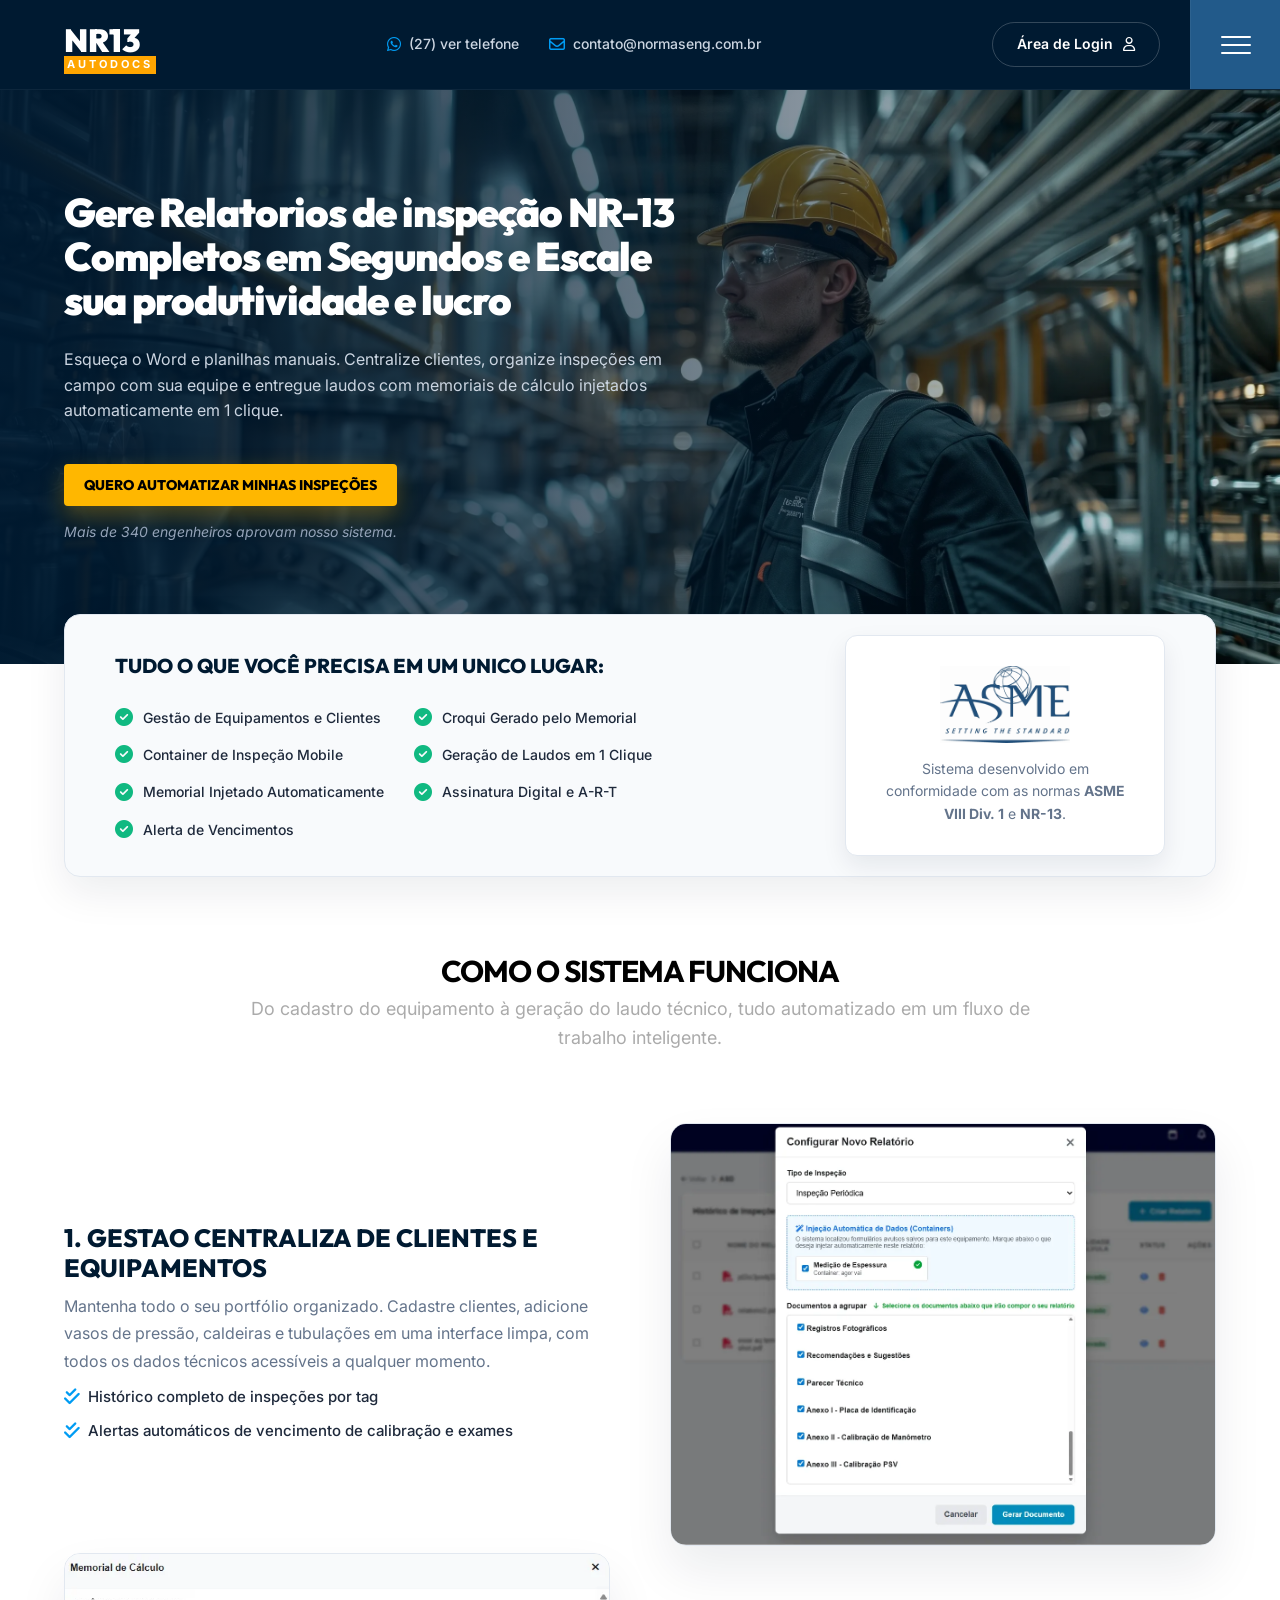
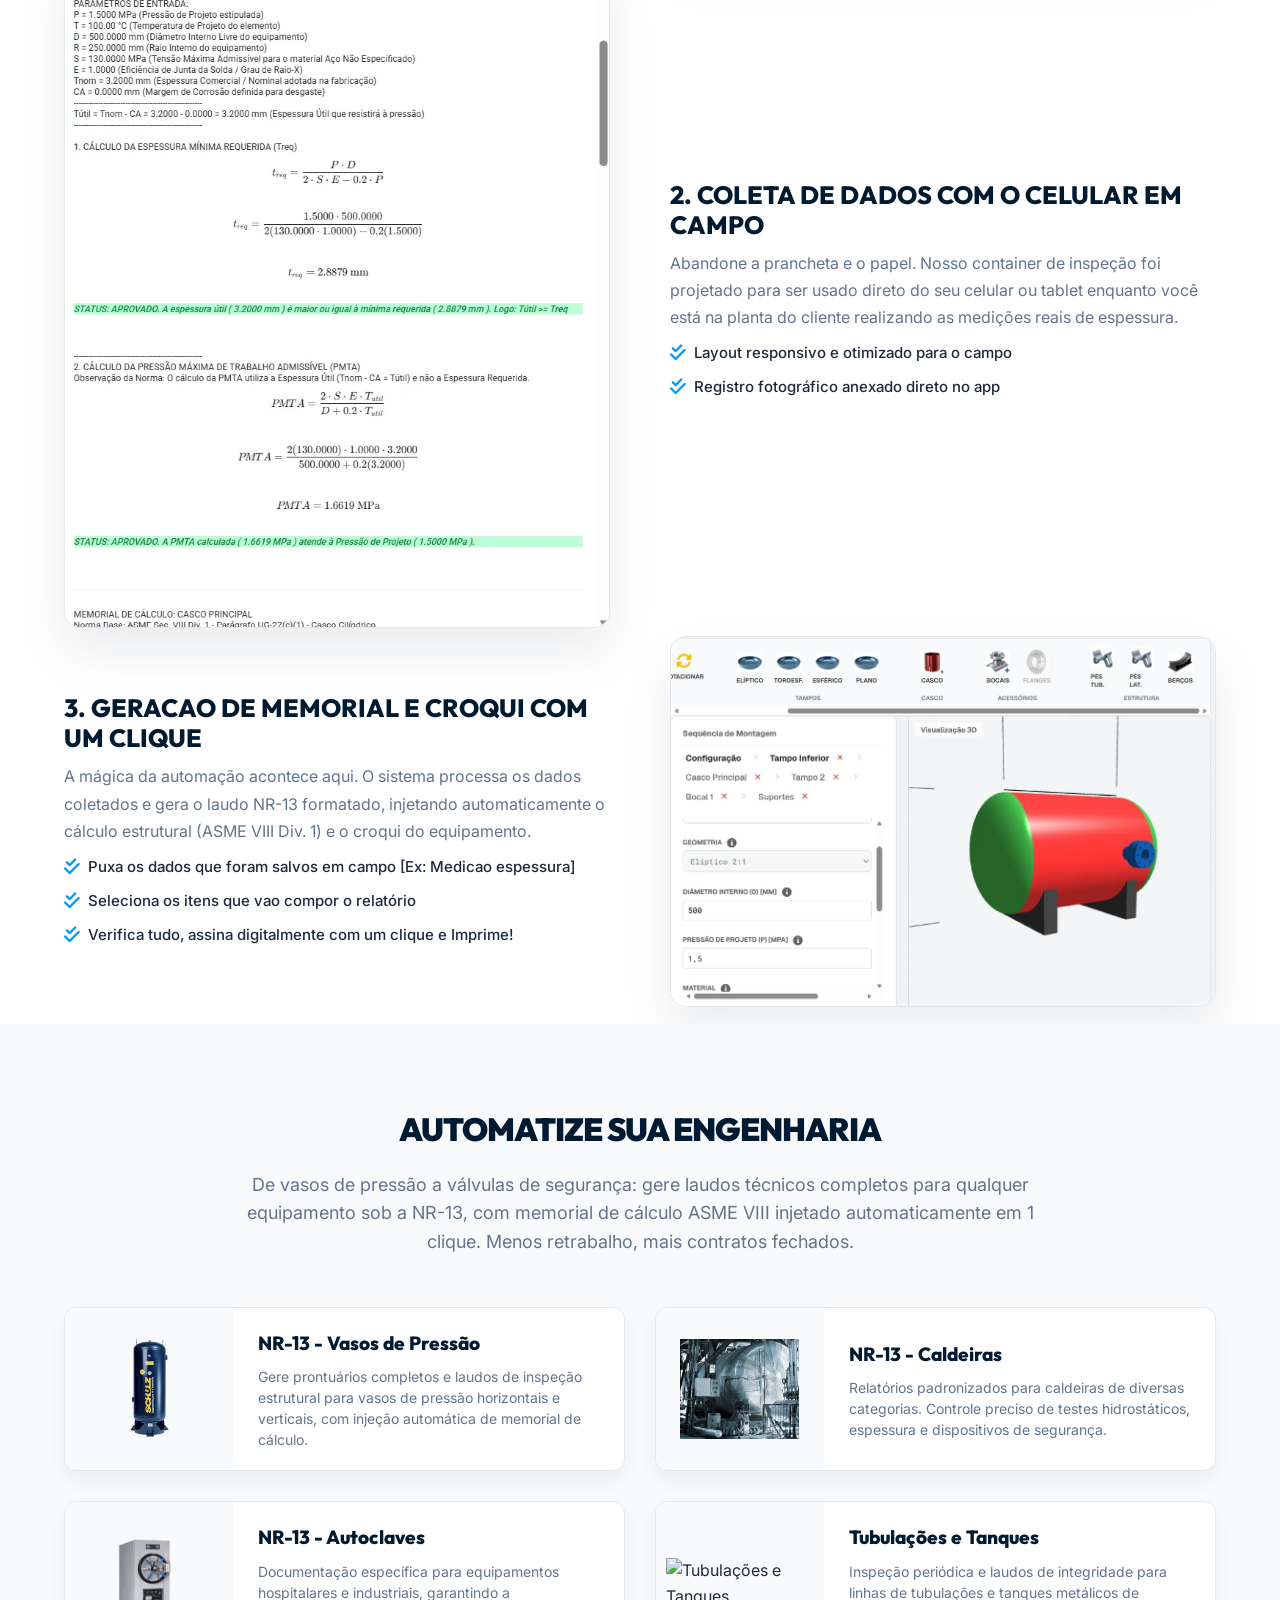
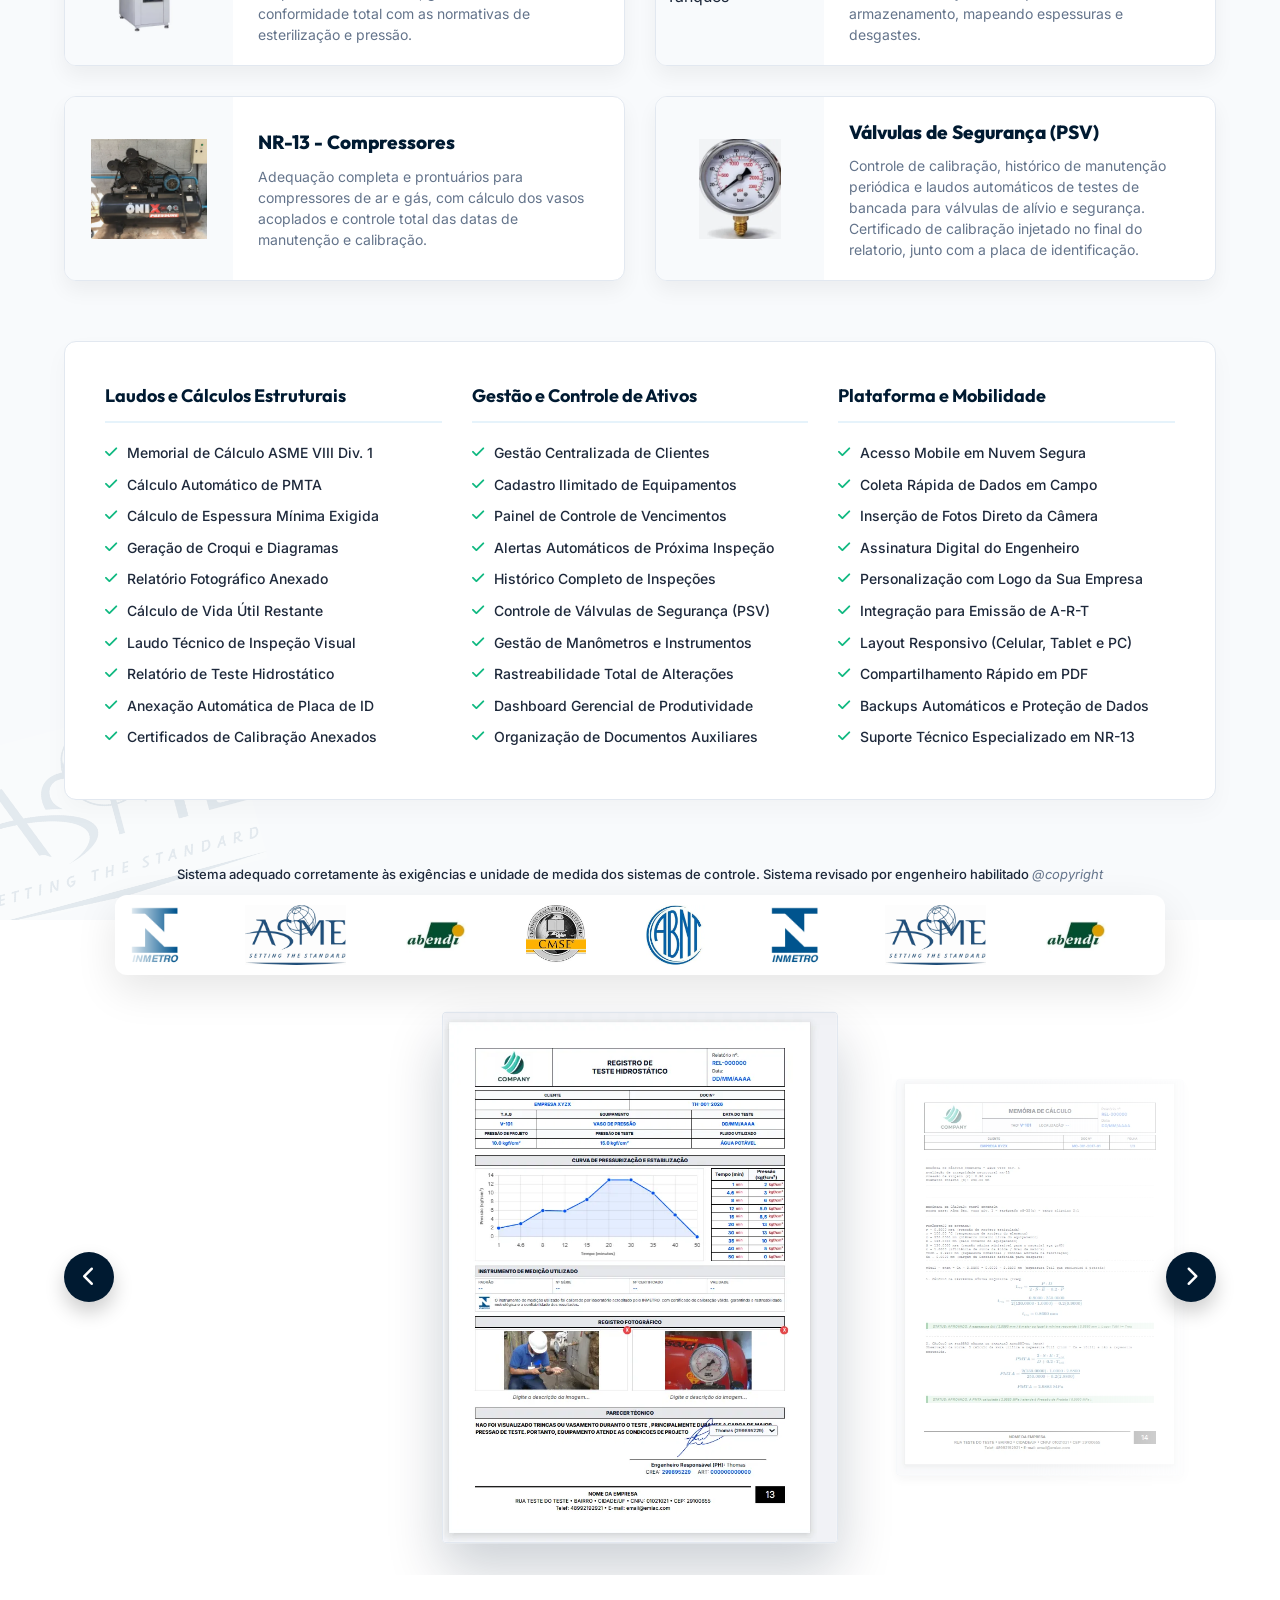
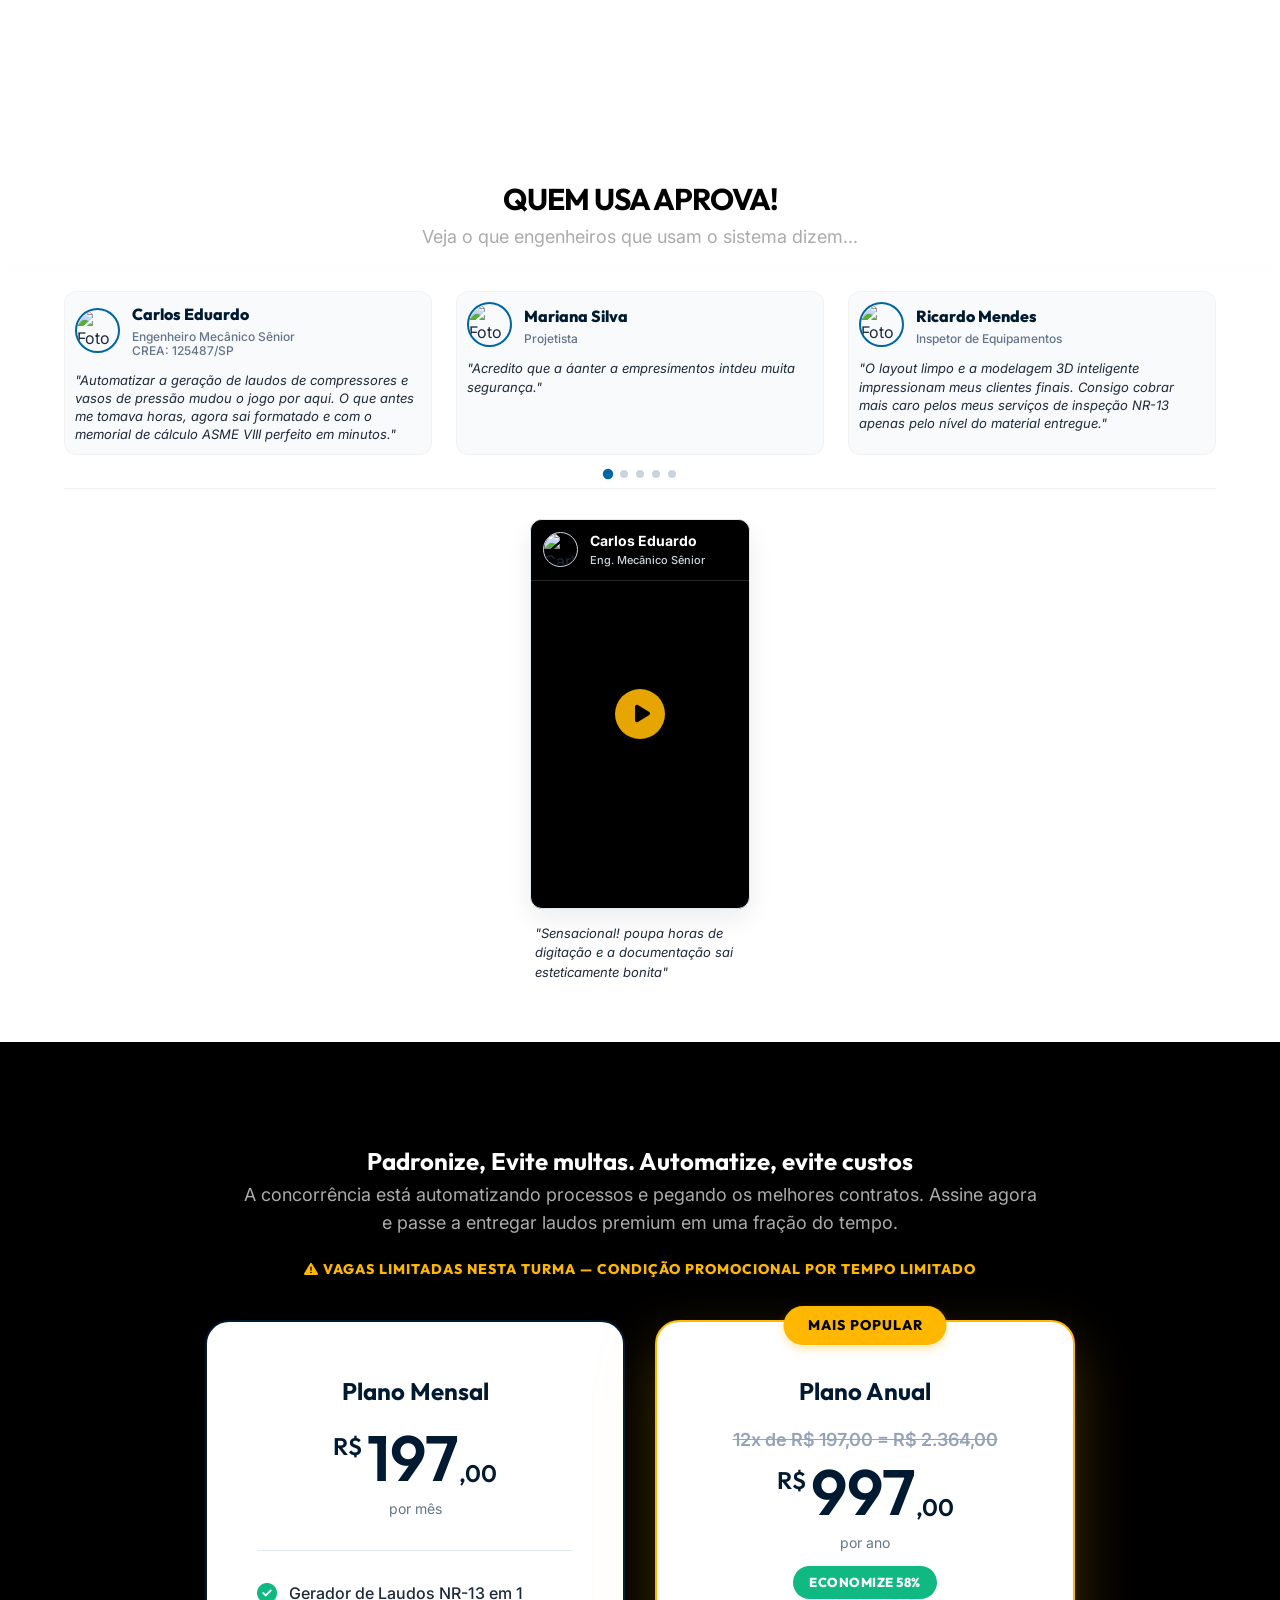
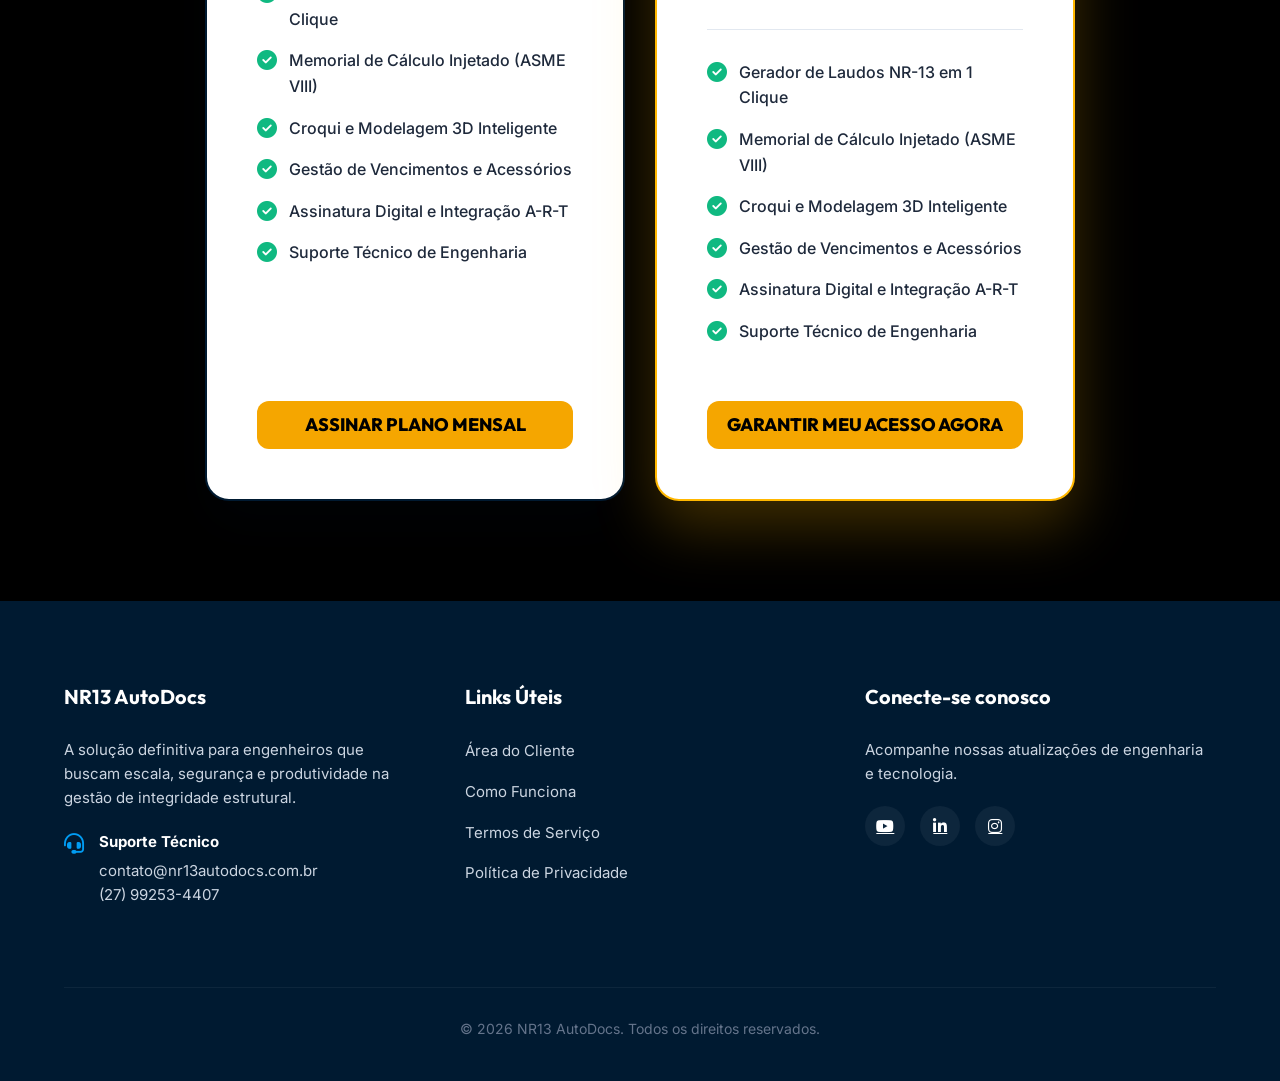
==== commit 436b67d1: "Update index.html" ====
--- a/index.html
+++ b/index.html
@@ -1,2058 +1,2373 @@
-<!DOCTYPE html>
-<html lang="pt-BR">
-<head>
-    <meta charset="UTF-8">
-    <meta name="viewport" content="width=device-width, initial-scale=1.0">
-    <title>Sistema Gerador de Prontuários NR-13 | Escale sua Engenharia</title>
-    <!-- Fontes Premium SaaS: Outfit para Títulos e Inter para Textos -->
-    <link href="https://fonts.googleapis.com/css2?family=Inter:wght@300;400;500;600&family=Outfit:wght@400;600;800;900&display=swap" rel="stylesheet">
-    <link rel="stylesheet" href="https://cdnjs.cloudflare.com/ajax/libs/font-awesome/6.4.0/css/all.min.css">
-    <style>
-        :root {
-            --primary-blue: #0066a1;
-            --dark-blue: #001a31;
-            --menu-blue: #225a8a;
-            --light-blue: #e6f3fb;
-            --text-dark: #1e293b;
-            --text-gray: #64748b;
-            --bg-light: #f8fafc;
-            --bg-gray-card: #f1f5f9;
-            --accent-color: #009cf3;
-            --cta-color: #ffb700;
-            --cta-hover: #f5a600;
-        }
-
-        * {
-            margin: 0;
-            padding: 0;
-            box-sizing: border-box;
-        }
-
-        html {
-            scroll-behavior: smooth;
-        }
-
-        body {
-            font-family: 'Inter', sans-serif; /* Fonte de corpo super legível */
-            color: var(--text-dark);
-            background-color: #ffffff;
-            overflow-x: hidden;
-            line-height: 1.6;
-        }
-
-        h1, h2, h3, h4, .logo {
-            font-family: 'Outfit', sans-serif; /* Fonte tech e moderna para títulos */
-        }
-
-/* --- HEADER --- */
-        header {
-            background-color: var(--dark-blue);
-            color: #ffffff;
-            display: flex;
-            justify-content: space-between;
-            align-items: center;
-            height: 90px;
-            position: sticky;
-            top: 0;
-            z-index: 1000;
-            border-bottom: 1px solid rgba(255,255,255,0.05);
-        }
-
-        .header-left {
-            display: flex;
-            align-items: center;
-            height: 100%;
-            padding-left: 5%;
-        }
-
-        .logo {
-            display: flex;
-            align-items: center;
-            gap: 10px;
-            font-size: 32px;
-            font-weight: 900;
-            color: #ffffff;
-            letter-spacing: -0.5px;
-        }
-
-        .logo i {
-            color: #10b981; /* Verde esmeralda premium */
-        }
-
-        .logo span {
-            font-family: 'Inter', sans-serif;
-            font-size: 11px;
-            font-weight: 700;
-            display: block;
-            margin-top: -10px;
-            letter-spacing: 3px;
-            background-color: orange;
-            color: #ffffff;
-            padding: 0 3px;
-        }
-
-        .header-contacts {
-            display: flex;
-            align-items: center;
-            gap: 30px;
-            font-size: 14px;
-            font-weight: 500;
-            color: #cbd5e1;
-        }
-
-        .header-contacts div {
-            display: flex;
-            align-items: center;
-            gap: 8px;
-        }
-
-        .header-contacts i {
-            font-size: 16px;
-            color: var(--accent-color);
-        }
-
-        .header-right {
-            display: flex;
-            align-items: center;
-            height: 100%;
-        }
-
-        .client-area-btn {
-            display: flex;
-            align-items: center;
-            gap: 10px;
-            border: 1px solid rgba(255, 255, 255, 0.2);
-            border-radius: 30px;
-            padding: 10px 24px;
-            color: #ffffff;
-            text-decoration: none;
-            font-size: 14px;
-            font-weight: 600;
-            margin-right: 30px;
-            transition: all 0.3s ease;
-        }
-
-        .client-area-btn:hover {
-            background-color: rgba(255, 255, 255, 0.1);
-            border-color: #ffffff;
-        }
-
-        .menu-btn {
-            background-color: var(--menu-blue);
-            height: 100%;
-            width: 90px;
-            display: flex;
-            flex-direction: column;
-            justify-content: center;
-            align-items: center;
-            gap: 6px;
-            cursor: pointer;
-            border-left: 1px solid rgba(255,255,255,0.05);
-            transition: background 0.3s;
-        }
-
-        .menu-btn:hover {
-            background-color: var(--primary-blue);
-        }
-
-        .menu-btn span {
-            display: block;
-            width: 30px;
-            height: 2px;
-            background-color: #ffffff;
-            border-radius: 2px;
-        }
-
-        /* --- SEÇÕES GERAIS --- */
-        .section-title {
-            text-align: center;
-            font-size: 30px;
-            color: rgb(0, 0, 0);
-            margin-bottom: 0px;
-            font-weight: 700;
-            letter-spacing: -1px;
-        }
-
-        .section-subtitle {
-            text-align: center;
-            color: #ababab;
-            margin-bottom: 70px;
-            font-size: 18px;
-            max-width: 800px;
-            margin-left: auto;
-            margin-right: auto;
-        }
-
-/* --- HERO CSS --- */
-    
-        .hero-section {
-            /* Define o arquivo de imagem que será usado como fundo */
-            background-image: url('fundo1.webp');
-            
-            /* Força a imagem a preencher toda a largura e altura da seção sem achatar ou distorcer */
-            background-size: cover; 
-            
-            /* Ajuste fino da posição: 'center' centraliza na horizontal. 
-               O '15%' (antes estava 25%) mexe na vertical. Quanto menor o número, mais a imagem "desce". 
-               Se precisar descer ainda mais, teste 10%. Se desceu muito, teste 20%. */
-            background-position: center 25%; 
-            
-            /* Garante que a imagem não vire um mosaico se repetindo várias vezes */
-            background-repeat: no-repeat; 
-            
-            /* Espaçamento interno: 100px de teto, 5% nas laterais, 120px de chão */
-            padding: 100px 5% 120px; 
-            
-            /* Ativa o Flexbox, um sistema inteligente para organizar os itens dentro da seção */
-            display: flex; 
-            
-            /* Empurra todo o conteúdo interno (textos e botão) para a esquerda */
-            justify-content: flex-start; 
-            
-            /* Alinha os textos e o botão perfeitamente no centro vertical da seção */
-            align-items: center; 
-            
-            /* Transforma esta seção na "âncora" para o filtro de degradê escuro (::before) não vazar para fora */
-            position: relative; 
-        }
-
-        /* Degradê para garantir a leitura do texto sobre a imagem */
-        .hero-section::before {
-            content: '';
-            position: absolute;
-            top: 0; left: 0; width: 100%; height: 100%;
-            background: linear-gradient(to right, rgba(0, 26, 49, 0.95) 0%, rgba(0, 26, 49, 0.7) 40%, rgba(0, 26, 49, 0.1) 100%);
-            z-index: 1;
-        }
-
-        .hero-content {
-            position: relative;
-            z-index: 2; /* Mantém o texto acima do degradê */
-            max-width: 650px; /* Limita a largura para ficar só na esquerda */
-            text-align: left; /* Alinha os textos à esquerda */
-        }
-
-        .hero-title {
-            font-size: 40px;
-            font-weight: 900;
-            color: #ffffff;
-            line-height: 1.1;
-            margin-bottom: 25px;
-            letter-spacing: -1px;
-        }
-
-        .hero-text {
-            font-family: 'Inter', sans-serif;
-            font-size: 16px;
-            color: #cbd5e1;
-            margin-bottom: 40px;
-            line-height: 1.6;
-        }
-
-        .btn-hero {
-            display: inline-block;
-            background-color: var(--cta-color);
-            color: #000;
-            font-family: 'Outfit', sans-serif;
-            font-size: 14px;
-            font-weight: 800;
-            text-decoration: none;
-            padding: 10px 20px;
-            border-radius: 4px; /* Raio do botão alterado para 4px */
-            text-transform: uppercase;
-            box-shadow: 0 10px 25px rgba(255, 183, 0, 0.3);
-            transition: all 0.3s ease;
-            margin-bottom: 15px;
-        }
-
-        .btn-hero:hover {
-            background-color: var(--cta-hover);
-            transform: translateY(-3px);
-            box-shadow: 0 15px 35px rgba(255, 183, 0, 0.4);
-        }
-
-        .hero-trust {
-            display: block;
-            font-family: 'Inter', sans-serif;
-            font-size: 14px;
-            color: #94a3b8;
-            font-style: italic;
-        }
-
-        /* --- CHECKLIST E NORMAS (NOVA SESSÃO) --- */
-        /* --- CHECKLIST E NORMAS (NOVA SESSÃO) --- */
-        /* --- CHECKLIST E NORMAS (NOVA SESSÃO) --- */
-        .system-compliance-section {
-            background-color: var(--bg-light);
-            border-radius: 16px;
-            padding: 20px 50px;
-            
-            /* --- O AJUSTE PARA O CARD FLUTUANTE --- */
-            max-width: 1200px; /* Limita a largura para não virar um paredão */
-            width: 90%; /* Mantém um respiro lateral em telas menores */
-            margin: -50px auto 60px auto; /* -30px sobe, 'auto' centraliza, 60px empurra a sessão de baixo */
-            position: relative; 
-            z-index: 10; 
-            /* -------------------------------------- */
-
-            display: flex;
-            justify-content: space-between;
-            align-items: center;
-            gap: 40px;
-            border: 1px solid #e2e8f0;
-            box-shadow: 0 15px 40px rgba(0, 26, 49, 0.08); /* Sombra um pouco mais forte para dar efeito de profundidade */
-        }
-
-        .compliance-checklist h3 {
-            font-family: 'Outfit', sans-serif;
-            font-size: 20px;
-            color: var(--dark-blue);
-            margin-bottom: 25px;
-            font-weight: 800;
-        }
-
-        .compliance-checklist ul {
-            list-style: none;
-            display: grid;
-            grid-template-columns: 1fr 1fr; /* Divide a lista em 2 colunas */
-            gap: 15px 30px;
-        }
-
-        .compliance-checklist li {
-            font-family: 'Inter', sans-serif;
-            font-size: 14px;
-            color: var(--text-dark);
-            display: flex;
-            align-items: center;
-            gap: 10px;
-            font-weight: 500;
-        }
-
-        .compliance-checklist li i {
-            color: #10b981; /* Verde esmeralda nos ícones */
-            font-size: 18px;
-        }
-
-        .compliance-badge {
-            background: #ffffff;
-            padding: 30px;
-            border-radius: 12px;
-            box-shadow: 0 10px 25px rgba(0, 26, 49, 0.08);
-            text-align: center;
-            max-width: 320px;
-            display: flex;
-            flex-direction: column;
-            align-items: center;
-            justify-content: center;
-            border: 1px solid #e2e8f0;
-        }
-
-        .asme-img {
-            max-width: 130px;
-            height: auto;
-            margin-bottom: 15px;
-        }
-
-        .compliance-badge p {
-            font-family: 'Inter', sans-serif;
-            font-size: 14px;
-            color: var(--text-gray);
-            line-height: 1.6;
-            margin: 0;
-        }
-
-        /* Responsividade Extra */
-        @media (max-width: 992px) {
-            .hero-section::before {
-                /* Escurece a tela toda no celular para garantir leitura */
-                background: linear-gradient(to right, rgba(0, 26, 49, 0.9) 0%, rgba(0, 26, 49, 0.8) 100%);
-            }
-            .system-compliance-section {
-                flex-direction: column;
-                text-align: center;
-                padding: 30px 20px;
-            }
-            .compliance-checklist ul {
-                grid-template-columns: 1fr; /* Volta para 1 coluna no celular */
-                text-align: left;
-                display: inline-grid;
-                margin-bottom: 30px;
-            }
-        }
-
-/* --- COMO FUNCIONA (Telas do Sistema) --- */
-        .how-it-works-section {
-            padding: 10px 5%;
-            background-color: #ffffff; /* Fundo branco para contrastar com a seção cinza claro de cima */
-        }
-
-        .feature-container {
-            max-width: 1200px;
-            margin: 0 auto;
-            display: flex;
-            flex-direction: column;
-            gap: 0px; /* Espaço generoso entre os blocos para respiro */
-        }
-
-        .feature-row {
-            display: flex;
-            align-items: center;
-            gap: 60px;
-        }
-
-        .feature-row.reverse {
-            flex-direction: row-reverse;
-        }
-
-        .feature-text {
-            flex: 1;
-        }
-
-        .feature-text h3 {
-            font-family: 'Outfit', sans-serif;
-            font-size: 25px;
-            color: var(--dark-blue);
-            margin-bottom: 10px;
-            font-weight: 800;
-            line-height: 1.2;
-        }
-
-        .feature-text p {
-            font-family: 'Inter', sans-serif;
-            font-size: 16px;
-            color: var(--text-gray);
-            margin-bottom: 10px;
-            line-height: 1.7;
-        }
-
-        .feature-text ul {
-            list-style: none;
-        }
-
-        .feature-text ul li {
-            display: flex;
-            align-items: center;
-            gap: 8px;
-            margin-bottom: 10px;
-            font-family: 'Inter', sans-serif;
-            font-size: 15px;
-            color: var(--text-dark);
-            font-weight: 500;
-        }
-
-        .feature-text ul li i {
-            color: var(--accent-color);
-            font-size: 18px;
-        }
-
-        .feature-image {
-            flex: 1;
-            position: relative;
-        }
-
-        .feature-image img {
-            width: 100%;
-            height: auto;
-            border-radius: 16px;
-            box-shadow: 0 25px 50px rgba(0, 26, 49, 0.08); /* Sombra elegante SaaS */
-            border: 1px solid #e2e8f0;
-            transition: transform 0.4s ease, box-shadow 0.4s ease;
-        }
-
-        .feature-image img:hover {
-            transform: translateY(-5px);
-            box-shadow: 0 35px 60px rgba(0, 26, 49, 0.12);
-        }
-
-        /* --- RESPONSIVIDADE COMO FUNCIONA --- */
-        @media (max-width: 992px) {
-            .feature-row, .feature-row.reverse {
-                flex-direction: column;
-                gap: 40px;
-                text-align: center;
-            }
-            .feature-text ul li {
-                justify-content: center;
-                text-align: left;
-            }
-            .feature-container {
-                gap: 80px;
-            }
-        }
-
-/* --- NOVA SEÇÃO: GRADE DE RELATÓRIOS E EQUIPAMENTOS --- */
-        .services-grid-section {
-            padding: 80px 5% 120px 5%; /* AUMENTADO PARA 120px PARA DESGRUDAR O CARD */
-            background-color: var(--bg-light); 
-            text-align: center;
-            position: relative; 
-        }
-
-        /* Div de proteção para a marca d'água */
-        .watermark-wrapper {
-            position: absolute;
-            top: 0; left: 0; width: 100%; height: 100%;
-            overflow: hidden;
-            z-index: 0;
-            pointer-events: none;
-        }
-
-        /* Marca d'água no fundo */
-        .watermark-logo {
-            position: absolute;
-            bottom: 20px;
-            left: -50px;
-            
-            width: 300px; 
-            opacity: 0.1; /* OPACIDADE AUMENTADA PARA 10% PARA FICAR VISÍVEL */
-            transform: rotate(-15deg);
-        }
-
-        .services-section-title {
-            font-family: 'Outfit', sans-serif;
-            font-size: 32px;
-            font-weight: 900;
-            color: var(--dark-blue);
-            text-transform: uppercase;
-            margin-bottom: 15px;
-            letter-spacing: -1px;
-            position: relative;
-            z-index: 2;
-        }
-
-        .services-section-subtitle {
-            font-family: 'Inter', sans-serif;
-            font-size: 18px;
-            color: var(--text-gray);
-            max-width: 800px;
-            margin: 0 auto 50px auto;
-            line-height: 1.6;
-            position: relative;
-            z-index: 2;
-        }
-
-        /* Container da Grade de Cards */
-        .services-grid {
-            display: grid;
-            grid-template-columns: repeat(2, 1fr);
-            gap: 30px;
-            max-width: 1200px;
-            margin: 0 auto;
-            position: relative;
-            z-index: 2;
-        }
-
-.service-card {
-            display: flex;
-            background-color: #ffffff;
-            border-radius: 12px;
-            overflow: hidden;
-            box-shadow: 0 10px 20px rgba(0, 0, 0, 0.05);
-            border: 1px solid #e2e8f0;
-            text-align: left;
-            transition: transform 0.3s ease, box-shadow 0.3s ease;
-            align-items: center; /* Alinha o conteúdo verticalmente no centro */
-        }
-
-        .service-card:hover {
-            transform: translateY(-5px);
-            box-shadow: 0 15px 30px rgba(0, 0, 0, 0.1);
-        }
-
-        .service-img {
-            width: 30%; /* Reduzido de 35% para dar mais espaço ao texto */
-            flex-shrink: 0;
-            background-color: #f8fafc;
-            display: flex;
-            align-items: center;
-            justify-content: center;
-            padding: 10px; /* Reduzido de 15px */
-            align-self: stretch; /* Faz a área cinza da imagem preencher toda a altura do card */
-        }
-
-        .service-img img {
-            width: 100%;
-            height: auto;
-            max-height: 100px; /* REDUZIDO de 180px para deixar o card bem mais fino */
-            object-fit: contain;
-            mix-blend-mode: multiply;
-        }
-
-        .service-content {
-            padding: 20px 25px; /* Reduzido de 30px para afinar o card */
-            flex: 1;
-            display: flex;
-            flex-direction: column;
-            justify-content: center;
-        }
-
-        .service-content h4 {
-            font-family: 'Outfit', sans-serif;
-            font-size: 19px; /* Reduzido levemente */
-            color: var(--dark-blue);
-            margin-bottom: 8px; /* Reduzido o espaço entre título e texto */
-            font-weight: 800;
-        }
-
-        .service-content p {
-            font-family: 'Inter', sans-serif;
-            font-size: 14px; /* Reduzido levemente para caber bem no card fino */
-            color: var(--text-gray);
-            line-height: 1.5; /* Reduzido o espaçamento entre linhas */
-            margin: 0;
-        }
-
-/* --- LISTA DE 3 COLUNAS --- */
-        .deliverables-container {
-            max-width: 1200px;
-            margin: 60px auto 0 auto;
-            display: grid;
-            grid-template-columns: repeat(3, 1fr);
-            gap: 30px;
-            text-align: left;
-            position: relative;
-            z-index: 2; 
-            background: #ffffff;
-            padding: 40px;
-            border-radius: 12px;
-            box-shadow: 0 10px 25px rgba(0,0,0,0.03);
-            border: 1px solid #e2e8f0;
-        }
-
-        .deliverables-column h5 {
-            font-family: 'Outfit', sans-serif;
-            font-size: 18px;
-            color: var(--dark-blue);
-            margin-bottom: 20px;
-            padding-bottom: 10px;
-            border-bottom: 2px solid var(--light-blue);
-        }
-
-        .deliverables-list {
-            list-style: none;
-        }
-
-        .deliverables-list li {
-            font-family: 'Inter', sans-serif;
-            font-size: 14px;
-            color: var(--text-dark);
-            margin-bottom: 12px;
-            display: flex;
-            align-items: flex-start;
-            gap: 10px;
-            font-weight: 500;
-            line-height: 1.4;
-        }
-
-        .deliverables-list li i {
-            color: #10b981;
-            margin-top: 2px;
-            font-size: 14px;
-        }
-
-/* --- CARD DE LOGOS DAS NORMAS SOBREPOSTO --- */
-        /* --- CARD DE LOGOS DAS NORMAS SOBREPOSTO --- */
-        .logos-overlap-container {
-            position: absolute;
-            bottom: 0;
-            left: 0;
-            width: 100%;
-            transform: translateY(50%); 
-            z-index: 20;
-            display: flex;
-            flex-direction: column; /* Empilha o texto e o card */
-            align-items: center;    /* Centraliza ambos na tela */
-            gap: 12px;              /* Espaço entre o texto e a borda do card */
-            padding: 0 5%;
-        }
-
-        .logos-overlap-card {
-            background-color: #ffffff;
-            
-            border-radius: 12px;
-            padding: 10px;
-            display: flex;
-            align-items: center;
-            max-width: 1050px;
-            width: 100%;
-            box-shadow: 0 15px 40px rgba(0, 0, 0, 0.1);
-            overflow: hidden;
-        }
-
-        .logos-header-text {
-            font-family: 'Inter', sans-serif;
-            font-size: 13px;
-            color: var(--text-dark);
-            text-align: center;
-            font-weight: 500;
-            line-height: 1.4;
-        }
-
-        .logos-header-text span {
-            font-weight: 400;
-            font-style: italic;
-            color: var(--text-gray);
-        }
-
-        /* O EFEITO DE CARROSSEL CONTÍNUO */
-        .logos-track-container {
-            width: 100%;
-            overflow: hidden;
-            position: relative;
-            /* Efeito de fade nas pontas para não cortar a imagem do nada */
-            -webkit-mask-image: linear-gradient(to right, transparent, black 5%, black 95%, transparent);
-            mask-image: linear-gradient(to right, transparent, black 5%, black 95%, transparent);
-        }
-
-        .logos-track {
-            display: flex;
-            align-items: center;
-            gap: 60px;
-            width: max-content;
-            animation: scrollLogos 20s linear infinite;
-        }
-
-        .logos-track:hover {
-            animation-play-state: paused;
-        }
-
-        .logos-track img {
-            max-height: 60px; 
-            width: auto;
-            mix-blend-mode: multiply; 
-            transition: transform 0.3s ease;
-            flex-shrink: 0;
-        }
-
-        .logos-track img:hover {
-            transform: scale(1.08);
-        }
-
-        @keyframes scrollLogos {
-            0% { transform: translateX(0); }
-            100% { transform: translateX(calc(-50% - 30px)); } 
-        }
-
-        @media (max-width: 768px) {
-            .logos-overlap-card { padding: 20px; }
-            .logos-track img { max-height: 45px; }
-        }
-
-        /* Ajuste na Prova Social para não colar no Card */
-        .social-proof-section {
-            padding: 180px 0 0 0; /* AUMENTADO PARA 180px PARA DESGRUDAR */
-            background-color: white;
-        }
-
-/* Responsividade */
-        @media (max-width: 992px) {
-            .services-grid { grid-template-columns: 1fr; }
-            .deliverables-container { grid-template-columns: 1fr; }
-            .service-card { flex-direction: column; }
-            .service-img { width: 100%; height: 200px; border-bottom: 1px solid #e2e8f0; }
-            .watermark-logo { width: 300px; bottom: 0px; left: -20px; }
-            
-            .inmetro-overlap-card {
-                flex-direction: column;
-                text-align: center;
-                padding: 25px 20px;
-                gap: 15px;
-            }
-            .inmetro-overlap-card p { text-align: center; }
-            .services-grid-section { padding-bottom: 160px; } /* Dá espaço pro card não quebrar no celular */
-        }
-
-/* --- SEÇÃO CARROSSEL DE RELATÓRIOS (EFEITO 3D) CORRIGIDO --- */
-        .report-showcase-section {
-            padding: 60px 0 20px 0;
-            background-color: #ffffff;
-            text-align: center;
-            overflow: hidden;
-            width: 100vw; /* Garante que a seção use a largura real da tela para achar o meio exato */
-            margin-left: calc(-50vw + 50%); /* Hack para ignorar limites laterais e cravar o centro */
-        }
-
-        .report-showcase-container {
-            position: relative;
-            width: 100%;
-        }
-
-        .report-showcase-track {
-            display: flex;
-            align-items: center;
-            overflow-x: auto;
-            scroll-snap-type: x mandatory; /* O "Ímã" que trava no centro */
-            scroll-behavior: smooth;
-            padding: 50px calc(50vw - 180px); /* Usa 50vw (metade da tela visual) para centralizar perfeito */
-            gap: 40px;
-            -ms-overflow-style: none;
-            scrollbar-width: none;
-            -webkit-mask-image: linear-gradient(to right, transparent 0%, black 20%, black 80%, transparent 100%);
-            mask-image: linear-gradient(to right, transparent 0%, black 20%, black 80%, transparent 100%);
-        }
-
-        .report-showcase-track::-webkit-scrollbar {
-            display: none;
-        }
-
-        .report-showcase-slide {
-            flex: 0 0 360px; /* Largura cravada */
-            scroll-snap-align: center;
-            transition: all 0.5s cubic-bezier(0.25, 0.8, 0.25, 1); 
-            opacity: 0.4; 
-            transform: scale(0.8); 
-            border-radius: 4px;
-            box-shadow: 0 5px 15px rgba(0,0,0,0.1);
-            box-sizing: border-box; /* Protege a largura de 360px contra quebras de borda */
-        }
-
-        .report-showcase-slide img {
-            width: 100%;
-            height: auto;
-            display: block;
-            border-radius: 4px;
-            border: 1px solid #e2e8f0;
-        }
-
-        /* A folha em FOCO no centro */
-        .report-showcase-slide.active-slide {
-            opacity: 1;
-            transform: scale(1.1); 
-            z-index: 2;
-            box-shadow: 0 25px 50px rgba(0,26,49,0.2);
-            border-color: var(--primary-blue);
-        }
-
-        /* Setinhas Flutuantes */
-        .showcase-btn {
-            position: absolute;
-            top: 50%;
-            transform: translateY(-50%);
-            background-color: var(--dark-blue);
-            color: #ffffff;
-            border: none;
-            width: 50px;
-            height: 50px;
-            border-radius: 50%;
-            cursor: pointer;
-            z-index: 10;
-            font-size: 20px;
-            box-shadow: 0 10px 20px rgba(0,0,0,0.2);
-            transition: all 0.3s ease;
-            display: flex;
-            align-items: center;
-            justify-content: center;
-        }
-
-        .showcase-btn:hover {
-            background-color: var(--primary-blue);
-            transform: translateY(-50%) scale(1.1);
-        }
-
-        .showcase-btn.prev { left: 5%; }
-        .showcase-btn.next { right: 5%; }
-
-        @media (max-width: 768px) {
-            .report-showcase-track {
-                padding: 40px calc(50vw - 120px); 
-                gap: 20px;
-            }
-            .report-showcase-slide { flex: 0 0 240px; }
-            .showcase-btn { width: 40px; height: 40px; font-size: 16px; }
-            .showcase-btn.prev { left: 2%; }
-            .showcase-btn.next { right: 2%; }
-        }
-
-/* --- PROVA SOCIAL COMPLETO --- */
-
-.carousel-wrapper {
-            background-color: #ffffff;
-            padding: 20px 5% 40px 5%; 
-            width: 100%;
-            box-shadow: 0 10px 30px rgba(0, 26, 49, 0.03);
-            margin-bottom: 0; /* Tiramos a margem de 40px que gerava a faixa cinza */
-        }
-
-        .social-proof-carousel {
-            display: flex;
-            gap: 24px;
-            overflow-x: auto;
-            scroll-snap-type: x mandatory;
-            padding-bottom: 10px;
-            -ms-overflow-style: none; /* Esconde scrollbar nativa IE/Edge */
-            scrollbar-width: none; /* Esconde scrollbar nativa Firefox */
-        }
-        
-        .social-proof-carousel::-webkit-scrollbar {
-            display: none; /* Esconde scrollbar nativa Chrome/Safari */
-        }
-
-        /* --- ESTRUTURA DOS CARDS --- */
-        /* --- ESTRUTURA DOS CARDS (ATUALIZADA: MAIS FINOS) --- */
-        .sp-card {
-            flex: 0 0 calc(33.333% - 16px); 
-            scroll-snap-align: start;
-            background: var(--bg-light);
-            border: 1px solid #f1f1f1;
-            border-radius: 12px;
-            padding: 10px; /* Reduzido de 30px */
-            display: flex;
-            flex-direction: column;
-            transition: transform 0.3s ease;
-        }
-
-        .sp-card:hover {
-            transform: translateY(-3px);
-            border-color: var(--accent-color);
-            cursor: pointer;
-        }
-
-        .sp-user-info {
-            display: flex;
-            align-items: center;
-            gap: 12px; /* Reduzido de 15px */
-            margin-bottom: 12px; /* Reduzido de 20px */
-        }
-
-        .sp-avatar {
-            width: 45px; /* Reduzido de 60px */
-            height: 45px; /* Reduzido de 60px */
-            border-radius: 50%;
-            object-fit: cover;
-            border: 2px solid var(--primary-blue);
-        }
-
-        .sp-name-role {
-            display: flex;
-            flex-direction: column;
-            align-items: flex-start;
-            text-align: left;
-        }
-
-        .sp-name {
-            font-family: 'Outfit', sans-serif;
-            font-size: 16px; /* Reduzido de 20px */
-            font-weight: 800;
-            color: var(--dark-blue);
-        }
-
-        .sp-role {
-            font-family: 'Inter', sans-serif;
-            font-size: 12px; /* Reduzido de 14px */
-            color: var(--text-gray);
-            font-weight: 500;
-            line-height: 1.2;
-            margin-top: 2px;
-        }
-
-        .sp-text {
-            font-family: 'Inter', sans-serif;
-            font-size: 13px; /* Reduzido de 15px */
-            color: var(--text-dark);
-            font-style: italic;
-            line-height: 1.4; /* Reduzido de 1.6 */
-            margin: 0;
-        }
-
-        /* --- PONTINHOS DO CARROSSEL --- */
-        .carousel-dots {
-            display: flex;
-            justify-content: center;
-            gap: 8px;
-            margin-top: 5px;
-        }
-
-        .dot {
-            width: 8px;
-            height: 8px;
-            background-color: #cbd5e1;
-            border-radius: 50%;
-            cursor: pointer;
-            transition: background-color 0.3s ease, transform 0.3s ease;
-        }
-
-        .dot:hover {
-            background-color: #94a3b8;
-        }
-
-        .dot.active {
-            background-color: var(--primary-blue);
-            transform: scale(1.3);
-        }
-
-        /* --- BOTÃO --- */
-        .sp-action {
-            text-align: center;
-            padding: 0 5%;
-        }
-
-        .sp-btn {
-            display: inline-block;
-            background-color: var(--cta-color);
-            color: #000;
-            font-family: 'Inter', sans-serif;
-            font-size: 16px;
-            font-weight: 600;
-            text-decoration: none;
-            padding: 16px 40px;
-            border-radius: 50px;
-            transition: background-color 0.3s ease, transform 0.2s ease;
-        }
-
-        .sp-btn:hover {
-            background-color: var(--cta-hover);
-            transform: translateY(-2px);
-        }
-
-        /* --- RESPONSIVIDADE --- */
-        @media (max-width: 1024px) {
-            .sp-card {
-                flex: 0 0 calc(50% - 12px);
-            }
-        }
-
-        @media (max-width: 600px) {
-            .sp-card {
-                flex: 0 0 85%;
-            }
-            .carousel-wrapper {
-                padding: 40px 5%;
-            }
-        }
-
-/* --- CARROSSEL DE VÍDEOS MOBILE --- */
-        /* --- CARROSSEL DE VÍDEOS MOBILE --- */
-        .video-carousel-section {
-            margin-top: 10px;
-            padding-top: 30px;
-            border-top: 1px solid #e4e5e688;
-            text-align: center;
-        }
-        
-        .video-carousel-title {
-            font-family: 'Outfit', sans-serif;
-            font-size: 22px;
-            color: var(--dark-blue);
-            margin-bottom: 25px;
-            font-weight: 800;
-        }
-
-        .video-carousel-container {
-            display: flex;
-            gap: 25px; /* Aumentado o gap entre os vídeos */
-            overflow-x: auto;
-            scroll-snap-type: x mandatory;
-            padding-bottom: 20px;
-            -ms-overflow-style: none; 
-            scrollbar-width: none; 
-            justify-content: center;
-            align-items: flex-start;
-        }
-
-        .video-carousel-container::-webkit-scrollbar {
-            display: none; 
-        }
-
-        /* Container que agrupa o vídeo e o texto embaixo */
-        .video-item-wrapper {
-            flex: 0 0 auto;
-            scroll-snap-align: center;
-            width: 220px; /* Largura levemente maior */
-            display: flex;
-            flex-direction: column;
-            gap: 15px;
-        }
-
-        /* O Card do Vídeo (Thumbnail) */
-        .video-card {
-            width: 100%;
-            height: 390px;
-            border-radius: 12px;
-            overflow: hidden;
-            background-color: #000;
-            box-shadow: 0 10px 25px rgba(0, 26, 49, 0.08);
-            border: 1px solid #e2e8f0;
-            position: relative;
-            cursor: pointer; /* Indica que é clicável */
-            transition: transform 0.3s ease, box-shadow 0.3s ease;
-        }
-
-        .video-card:hover {
-            transform: translateY(-5px);
-            box-shadow: 0 15px 35px rgba(0, 26, 49, 0.15);
-        }
-
-        .video-card video {
-            width: 100%;
-            height: 100%;
-            object-fit: cover; /* Preenche o thumbnail */
-            pointer-events: none; /* Desativa o clique no vídeo para o clique ir para o card inteiro */
-        }
-
-        /* --- CABEÇALHO DO VÍDEO (Preto Translúcido + Profissão) --- */
-        .video-header {
-            position: absolute;
-            top: 0; left: 0; width: 100%;
-            background-color: rgba(0, 0, 0, 0.75); /* Preto translúcido */
-            padding: 10px 12px;
-            display: flex;
-            align-items: center;
-            gap: 12px;
-            z-index: 5;
-            border-bottom: 1px solid rgba(255, 255, 255, 0.15);
-        }
-
-        .video-header img {
-            width: 35px;
-            height: 35px;
-            border-radius: 50%;
-            object-fit: cover;
-            border: 1px solid #cbd5e1;
-        }
-
-        .vh-text {
-            display: flex;
-            flex-direction: column;
-            align-items: flex-start;
-            overflow: hidden;
-        }
-
-        .vh-name {
-            font-family: 'Inter', sans-serif;
-            font-size: 14px;
-            color: #ffffff;
-            font-weight: 700;
-            white-space: nowrap;
-        }
-
-        .vh-role {
-            font-family: 'Inter', sans-serif;
-            font-size: 11px;
-            color: #cbd5e1;
-            font-weight: 500;
-            white-space: nowrap;
-        }
-
-        /* Ícone de Play centralizado no Thumbnail */
-        .play-icon-overlay {
-            position: absolute;
-            top: 50%; left: 50%;
-            transform: translate(-50%, -50%);
-            width: 50px; height: 50px;
-            background-color: rgba(255, 183, 0, 0.9); /* Cor do seu CTA */
-            border-radius: 50%;
-            display: flex;
-            align-items: center;
-            justify-content: center;
-            color: #000;
-            font-size: 20px;
-            z-index: 5;
-            padding-left: 4px; /* Centraliza o triângulo do play */
-            transition: transform 0.3s ease;
-        }
-
-        .video-card:hover .play-icon-overlay {
-            transform: translate(-50%, -50%) scale(1.1);
-        }
-
-        /* --- TEXTO DE DEPOIMENTO ABAIXO DO VÍDEO --- */
-        .video-testimonial {
-            font-family: 'Inter', sans-serif;
-            font-size: 13px;
-            color: var(--text-dark);
-            font-style: italic;
-            text-align: left;
-            line-height: 1.5;
-            margin: 0;
-            padding: 0 5px;
-        }
-
-        /* --- MODAL (LIGHTBOX) DO VÍDEO TELA CHEIA --- */
-        .video-modal-overlay {
-            position: fixed;
-            top: 0; left: 0; width: 100vw; height: 100vh;
-            background-color: rgba(0, 26, 49, 0.95); /* Fundo escuro */
-            z-index: 9999;
-            display: none; /* Escondido por padrão */
-            align-items: center;
-            justify-content: center;
-            opacity: 0;
-            transition: opacity 0.3s ease;
-        }
-
-        .video-modal-overlay.active {
-            opacity: 1;
-        }
-
-        .video-modal-content {
-            position: relative;
-            width: 90%;
-            max-width: 450px; /* Restringe a largura máxima para não esticar no PC */
-            max-height: 85vh; /* Respeita a altura da tela */
-            background-color: #000;
-            border-radius: 16px;
-            box-shadow: 0 25px 50px rgba(0,0,0,0.5);
-            transform: scale(0.9);
-            transition: transform 0.3s ease;
-        }
-
-        .video-modal-overlay.active .video-modal-content {
-            transform: scale(1); /* Efeito de entrada suave */
-        }
-
-        .video-modal-content video {
-            width: 100%;
-            height: 100%;
-            max-height: 85vh;
-            border-radius: 16px;
-            object-fit: contain; /* GARANTE QUE NÃO CORTA NEM ESTICA */
-            outline: none;
-            display: block;
-        }
-
-        .close-video-modal {
-            position: absolute;
-            top: -15px; right: -15px;
-            background-color: var(--cta-color);
-            color: #000;
-            border: none;
-            width: 40px; height: 40px;
-            border-radius: 50%;
-            font-size: 20px;
-            cursor: pointer;
-            z-index: 10000;
-            display: flex;
-            align-items: center;
-            justify-content: center;
-            box-shadow: 0 5px 15px rgba(0,0,0,0.3);
-            transition: transform 0.2s ease;
-        }
-
-        .close-video-modal:hover {
-            transform: scale(1.1);
-        }
-
-        @media (max-width: 768px) {
-            .video-carousel-container {
-                justify-content: flex-start;
-                padding: 0 5%;
-            }
-            .video-item-wrapper {
-                width: 180px;
-            }
-            .video-card {
-                height: 320px;
-            }
-        }
-
-/* --- PREÇOS --- */
-
-        section-title-pricing{
-            color: white !important;
-
-        }
-
-.pricing-section {
-            padding: 100px 5%;
-            background-color: #000000;
-            text-align: center;
-        }
-
-.pricing-card-modern {
-            background: #ffffff;
-            border: 2px solid var(--dark-blue);
-            border-radius: 24px;
-            padding: 50px;
-            max-width: 480px;
-            margin: 50px auto 0;
-            box-shadow: 0 25px 50px rgba(0, 26, 49, 0.1);
-            position: relative;
-            text-align: left;
-        }
-
-        .pricing-badge {
-            position: absolute;
-            top: -16px;
-            left: 50%;
-            transform: translateX(-50%);
-            background: var(--cta-color);
-            color: #000;
-            padding: 8px 24px;
-            border-radius: 50px;
-            font-weight: 800;
-            font-family: 'Outfit', sans-serif;
-            font-size: 14px;
-            text-transform: uppercase;
-            letter-spacing: 1px;
-            box-shadow: 0 4px 10px rgba(255, 183, 0, 0.3);
-        }
-
-        .pricing-header {
-            text-align: center;
-            margin-bottom: 30px;
-            padding-bottom: 30px;
-            border-bottom: 1px solid #e2e8f0;
-        }
-
-        .pricing-header h3 {
-            font-size: 24px;
-            color: var(--dark-blue);
-            margin-bottom: 15px;
-        }
-
-        .price-strike {
-            text-decoration: line-through;
-            color: #94a3b8;
-            font-size: 18px;
-            font-weight: 600;
-            display: block;
-            margin-bottom: 5px;
-        }
-
-        .price-amount {
-            font-size: 64px;
-            font-weight: 600;
-            font-family: 'Outfit', sans-serif;
-            color: var(--dark-blue);
-            line-height: 1;
-            display: flex;
-            justify-content: center;
-            align-items: flex-start;
-        }
-
-        .price-currency {
-            font-size: 24px;
-            margin-top: 8px;
-            margin-right: 5px;
-        }
-
-        .pricing-features {
-            list-style: none;
-            margin-bottom: 40px;
-        }
-
-        .pricing-features li {
-            display: flex;
-            align-items: flex-start;
-            gap: 12px;
-            margin-bottom: 16px;
-            font-size: 16px;
-            color: var(--text-dark);
-            font-weight: 500;
-        }
-
-        .pricing-features li i {
-            color: #10b981;
-            font-size: 20px;
-            margin-top: 2px;
-        }
-
-        .btn-pricing {
-            display: block;
-            width: 100%;
-            text-align: center;
-            background-color: #f5a600;
-            color: #000000;
-            padding: 10px;
-            border-radius: 12px;
-            font-family: 'Outfit', sans-serif;
-            font-size: 18px;
-            font-weight: 800;
-            text-decoration: none;
-            text-transform: uppercase;
-            transition: all 0.3s ease;
-        }
-
-        .btn-pricing:hover {
-            background-color: var(--primary-blue);
-            transform: translateY(-2px);
-            box-shadow: 0 10px 20px rgba(0, 102, 161, 0.2);
-            color: white
-        }
-
-        /* --- FOOTER --- */
-        footer {
-            background-color: var(--dark-blue);
-            color: #ffffff;
-            padding: 80px 5% 40px;
-        }
-
-        .footer-content {
-            max-width: 1400px;
-            margin: 0 auto;
-            display: grid;
-            grid-template-columns: 1fr 1fr 1fr;
-            gap: 50px;
-            margin-bottom: 60px;
-        }
-
-        .footer-col h4 {
-            font-size: 20px;
-            margin-bottom: 25px;
-            font-weight: 700;
-            color: #ffffff;
-        }
-
-        .footer-col ul { list-style: none; }
-        .footer-col ul li { margin-bottom: 15px; }
-        .footer-col ul li a {
-            color: #cbd5e1;
-            text-decoration: none;
-            font-size: 15px;
-            transition: color 0.3s;
-        }
-        .footer-col ul li a:hover { color: var(--cta-color); }
-
-        .footer-contact {
-            display: flex;
-            align-items: flex-start;
-            gap: 15px;
-            margin-bottom: 20px;
-            color: #cbd5e1;
-            font-size: 15px;
-        }
-
-        .footer-contact i {
-            color: var(--accent-color);
-            margin-top: 4px;
-        }
-
-        .social-icons {
-            display: flex;
-            gap: 15px;
-            margin-top: 20px;
-        }
-
-        .social-icons a {
-            display: flex;
-            align-items: center;
-            justify-content: center;
-            width: 40px;
-            height: 40px;
-            background: rgba(255,255,255,0.05);
-            border-radius: 50%;
-            color: #ffffff;
-            transition: all 0.3s;
-        }
-
-        .social-icons a:hover {
-            background: var(--cta-color);
-            color: #000;
-        }
-
-        /* Responsividade */
-        @media (max-width: 1024px) {
-            .header-contacts { display: none; }
-        }
-        
-        @media (max-width: 768px) {
-            .client-area-btn { display: none; }
-            .footer-content { flex-direction: column; }
-        }
-    </style>
-</head>
-<body>
-
-    <header>
-        <div class="header-left">
-            <div class="logo">
-                
-                <div>
-                    NR13
-                    <span>AUTODOCS</span>
-                </div>
-            </div>
-        </div>
-
-<div class="header-contacts">
-            <div><i class="fa-brands fa-whatsapp"></i> (27) ver telefone</div>
-            <div><i class="fa-regular fa-envelope"></i> contato@normaseng.com.br</div>
-        </div>
-
-        <div class="header-right">
-            <a href="https://nr13.nr1sistema.com.br/index.php" class="client-area-btn">Área de Login <i class="fa-regular fa-user"></i></a>
-            <div class="menu-btn">
-                <span></span>
-                <span></span>
-                <span></span>
-            </div>
-        </div>
-    </header>
-
-<section class="hero-section">
-        <div class="hero-content">
-            <h1 class="hero-title">Gere Relatorios de inspeção NR-13 Completos em Segundos e Escale sua produtividade e lucro</h1>
-            <p class="hero-text">Esqueça o Word e planilhas manuais. Centralize clientes, organize inspeções em campo com sua equipe e entregue laudos com memoriais de cálculo injetados automaticamente em 1 clique.</p>
-            <a href="#planos" class="btn-hero">Quero automatizar minhas inspeções</a>
-            <span class="hero-trust">Mais de 340 engenheiros aprovam nosso sistema.</span>
-        </div>
-    </section>
-
-    <div class="system-compliance-section">
-            <div class="compliance-checklist">
-                <h3>TUDO O QUE VOCÊ PRECISA EM UM UNICO LUGAR:</h3>
-                <ul>
-                    <li><i class="fa-solid fa-circle-check"></i> Gestão de Equipamentos e Clientes</li>
-                    <li><i class="fa-solid fa-circle-check"></i> Croqui Gerado pelo Memorial</li>
-                    <li><i class="fa-solid fa-circle-check"></i> Container de Inspeção Mobile</li>
-                    <li><i class="fa-solid fa-circle-check"></i> Geração de Laudos em 1 Clique</li>
-                    <li><i class="fa-solid fa-circle-check"></i> Memorial Injetado Automaticamente</li>
-                    <li><i class="fa-solid fa-circle-check"></i> Assinatura Digital e A-R-T</li>
-                    <li><i class="fa-solid fa-circle-check"></i> Alerta de Vencimentos</li>
-                </ul>
-            </div>
-            
-            <div class="compliance-badge">
-                <img src="asme.webp" alt="Selo ASME" class="asme-img">
-                <p>Sistema desenvolvido em conformidade com as normas <strong>ASME VIII Div. 1</strong> e <strong>NR-13</strong>.</p>
-            </div>
-        </div>
-
-<section class="how-it-works-section" id="como-funciona">
-        <h2 class="section-title">COMO O SISTEMA FUNCIONA</h2>
-        <p class="section-subtitle">Do cadastro do equipamento à geração do laudo técnico, tudo automatizado em um fluxo de trabalho inteligente.</p>
-
-        <div class="feature-container">
-            
-            <div class="feature-row">
-                <div class="feature-text">
-                    <h3>1. GESTAO CENTRALIZA DE CLIENTES E EQUIPAMENTOS</h3>
-                    <p>Mantenha todo o seu portfólio organizado. Cadastre clientes, adicione vasos de pressão, caldeiras e tubulações em uma interface limpa, com todos os dados técnicos acessíveis a qualquer momento.</p>
-                    <ul>
-                        <li><i class="fa-solid fa-check-double"></i> Histórico completo de inspeções por tag</li>
-                        <li><i class="fa-solid fa-check-double"></i> Alertas automáticos de vencimento de calibração e exames</li>
-                    </ul>
-                </div>
-                <div class="feature-image">
-                    <img loading="lazy" decoding="async" src="sistema1.webp" alt="Tela de Gestão de Equipamentos NR-13">
-                </div>
-            </div>
-
-            <div class="feature-row reverse">
-                <div class="feature-text">
-                    <h3>2. COLETA DE DADOS COM O CELULAR EM CAMPO</h3>
-                    <p>Abandone a prancheta e o papel. Nosso container de inspeção foi projetado para ser usado direto do seu celular ou tablet enquanto você está na planta do cliente realizando as medições reais de espessura.</p>
-                    <ul>
-                        <li><i class="fa-solid fa-check-double"></i> Layout responsivo e otimizado para o campo</li>
-                        <li><i class="fa-solid fa-check-double"></i> Registro fotográfico anexado direto no app</li>
-                    </ul>
-                </div>
-                <div class="feature-image">
-                    <img loading="lazy" decoding="async" src="sistema2.webp" alt="Tela do Sistema Mobile para Inspeção">
-                </div>
-            </div>
-
-            <div class="feature-row">
-                <div class="feature-text">
-                    <h3>3. GERACAO DE MEMORIAL E CROQUI COM UM CLIQUE</h3>
-                    <p>A mágica da automação acontece aqui. O sistema processa os dados coletados e gera o laudo NR-13 formatado, injetando automaticamente o cálculo estrutural (ASME VIII Div. 1) e o croqui do equipamento.</p>
-                    <ul>
-                        <li><i class="fa-solid fa-check-double"></i> Puxa os dados que foram salvos em campo [Ex: Medicao espessura]</li>
-                        <li><i class="fa-solid fa-check-double"></i> Seleciona os itens que vao compor o relatório</li>
-                        <li><i class="fa-solid fa-check-double"></i> Verifica tudo, assina digitalmente com um clique e Imprime!</li>
-                    </ul>
-                </div>
-                <div class="feature-image">
-                    <img loading="lazy" decoding="async" src="sistema3.webp" alt="Tela de Geração de Laudos e Memoriais NR-13">
-                </div>
-            </div>
-
-        </div>
-    </section>
-
-<!-- NOVA SEÇÃO: GRADE DE SERVIÇOS E ENTREGÁVEIS -->
-    <section class="services-grid-section" id="equipamentos">
-        
-        <!-- Marca d'água encapsulada para não dar scroll lateral -->
-        <div class="watermark-wrapper">
-            <img loading="lazy" decoding="async" src="asme.webp" alt="Marca D'água" class="watermark-logo">
-        </div>
-
-        <h2 class="services-section-title">Automatize sua Engenharia</h2>
-        <p class="services-section-subtitle">De vasos de pressão a válvulas de segurança: gere laudos técnicos completos para qualquer equipamento sob a NR-13, com memorial de cálculo ASME VIII injetado automaticamente em 1 clique. Menos retrabalho, mais contratos fechados.</p>
-
-        <!-- Grade com 4 Cards -->
-        <div class="services-grid">
-            <div class="service-card">
-                <div class="service-img">
-                    <img loading="lazy" decoding="async" src="vasopressao.webp" alt="Vasos de Pressão">
-                </div>
-                <div class="service-content">
-                    <h4>NR-13 - Vasos de Pressão</h4>
-                    <p>Gere prontuários completos e laudos de inspeção estrutural para vasos de pressão horizontais e verticais, com injeção automática de memorial de cálculo.</p>
-                </div>
-            </div>
-
-            <div class="service-card">
-                <div class="service-img">
-                    <img loading="lazy" decoding="async" src="caldeira.webp" alt="Caldeiras">
-                </div>
-                <div class="service-content">
-                    <h4>NR-13 - Caldeiras</h4>
-                    <p>Relatórios padronizados para caldeiras de diversas categorias. Controle preciso de testes hidrostáticos, espessura e dispositivos de segurança.</p>
-                </div>
-            </div>
-
-            <div class="service-card">
-                <div class="service-img">
-                    <img loading="lazy" decoding="async" src="autoclave.webp" alt="Autoclaves">
-                </div>
-                <div class="service-content">
-                    <h4>NR-13 - Autoclaves</h4>
-                    <p>Documentação específica para equipamentos hospitalares e industriais, garantindo a conformidade total com as normativas de esterilização e pressão.</p>
-                </div>
-            </div>
-
-            <div class="service-card">
-                <div class="service-img">
-                    <img loading="lazy" decoding="async" src="tubulacoes.PNG" alt="Tubulações e Tanques">
-                </div>
-                <div class="service-content">
-                    <h4>Tubulações e Tanques</h4>
-                    <p>Inspeção periódica e laudos de integridade para linhas de tubulações e tanques metálicos de armazenamento, mapeando espessuras e desgastes.</p>
-                </div>
-            </div>
-
-<div class="service-card">
-                <div class="service-img">
-                    <img loading="lazy" decoding="async" src="compressor.webp" alt="Compressores">
-                </div>
-                <div class="service-content">
-                    <h4>NR-13 - Compressores</h4>
-                    <p>Adequação completa e prontuários para compressores de ar e gás, com cálculo dos vasos acoplados e controle total das datas de manutenção e calibração.</p>
-                </div>
-            </div>
-
-            <div class="service-card">
-                <div class="service-img">
-                    <img loading="lazy" decoding="async" src="valvula.webp" alt="Válvulas PSV">
-                </div>
-                <div class="service-content">
-                    <h4>Válvulas de Segurança (PSV)</h4>
-                    <p>Controle de calibração, histórico de manutenção periódica e laudos automáticos de testes de bancada para válvulas de alívio e segurança. Certificado de calibração injetado no final do relatorio, junto com a placa de identificação.</p>
-                </div>
-            </div>
-
-</div>
-
-        <!-- 3 Colunas de Entregáveis -->
-        <div class="deliverables-container">
-            
-            <div class="deliverables-column">
-                <h5>Laudos e Cálculos Estruturais</h5>
-                <ul class="deliverables-list">
-                    <li><i class="fa-solid fa-check"></i> Memorial de Cálculo ASME VIII Div. 1</li>
-                    <li><i class="fa-solid fa-check"></i> Cálculo Automático de PMTA</li>
-                    <li><i class="fa-solid fa-check"></i> Cálculo de Espessura Mínima Exigida</li>
-                    <li><i class="fa-solid fa-check"></i> Geração de Croqui e Diagramas</li>
-                    <li><i class="fa-solid fa-check"></i> Relatório Fotográfico Anexado</li>
-                    <li><i class="fa-solid fa-check"></i> Cálculo de Vida Útil Restante</li>
-                    <li><i class="fa-solid fa-check"></i> Laudo Técnico de Inspeção Visual</li>
-                    <li><i class="fa-solid fa-check"></i> Relatório de Teste Hidrostático</li>
-                    <li><i class="fa-solid fa-check"></i> Anexação Automática de Placa de ID</li>
-                    <li><i class="fa-solid fa-check"></i> Certificados de Calibração Anexados</li>
-                </ul>
-            </div>
-
-            <div class="deliverables-column">
-                <h5>Gestão e Controle de Ativos</h5>
-                <ul class="deliverables-list">
-                    <li><i class="fa-solid fa-check"></i> Gestão Centralizada de Clientes</li>
-                    <li><i class="fa-solid fa-check"></i> Cadastro Ilimitado de Equipamentos</li>
-                    <li><i class="fa-solid fa-check"></i> Painel de Controle de Vencimentos</li>
-                    <li><i class="fa-solid fa-check"></i> Alertas Automáticos de Próxima Inspeção</li>
-                    <li><i class="fa-solid fa-check"></i> Histórico Completo de Inspeções</li>
-                    <li><i class="fa-solid fa-check"></i> Controle de Válvulas de Segurança (PSV)</li>
-                    <li><i class="fa-solid fa-check"></i> Gestão de Manômetros e Instrumentos</li>
-                    <li><i class="fa-solid fa-check"></i> Rastreabilidade Total de Alterações</li>
-                    <li><i class="fa-solid fa-check"></i> Dashboard Gerencial de Produtividade</li>
-                    <li><i class="fa-solid fa-check"></i> Organização de Documentos Auxiliares</li>
-                </ul>
-            </div>
-
-            <div class="deliverables-column">
-                <h5>Plataforma e Mobilidade</h5>
-                <ul class="deliverables-list">
-                    <li><i class="fa-solid fa-check"></i> Acesso Mobile em Nuvem Segura</li>
-                    <li><i class="fa-solid fa-check"></i> Coleta Rápida de Dados em Campo</li>
-                    <li><i class="fa-solid fa-check"></i> Inserção de Fotos Direto da Câmera</li>
-                    <li><i class="fa-solid fa-check"></i> Assinatura Digital do Engenheiro</li>
-                    <li><i class="fa-solid fa-check"></i> Personalização com Logo da Sua Empresa</li>
-                    <li><i class="fa-solid fa-check"></i> Integração para Emissão de A-R-T</li>
-                    <li><i class="fa-solid fa-check"></i> Layout Responsivo (Celular, Tablet e PC)</li>
-                    <li><i class="fa-solid fa-check"></i> Compartilhamento Rápido em PDF</li>
-                    <li><i class="fa-solid fa-check"></i> Backups Automáticos e Proteção de Dados</li>
-                    <li><i class="fa-solid fa-check"></i> Suporte Técnico Especializado em NR-13</li>
-                </ul>
-            </div>
-
-        </div>
-
-        <!-- CARD DE LOGOS SOBREPOSTO (Aparece entre as seções) -->
-        <div class="logos-overlap-container">
-            
-            <div class="logos-header-text">
-                Sistema adequado corretamente às exigências e unidade de medida dos sistemas de controle. Sistema revisado por engenheiro habilitado <span>@copyright</span>
-            </div>
-
-            <div class="logos-overlap-card">
-                
-                <div class="logos-track-container">
-                    <div class="logos-track">
-                        <img loading="lazy" decoding="async" src="imetro.webp" alt="Inmetro">
-                        <img loading="lazy" decoding="async" src="asme.webp" alt="ASME">
-                        <img loading="lazy" decoding="async" src="abendi.webp" alt="ABENDI">
-                        <img loading="lazy" decoding="async" src="cmse.webp" alt="CMSE Segurança">
-                        <img loading="lazy" decoding="async" src="abnt.webp" alt="ABNT">
-                        
-                        <img loading="lazy" decoding="async" src="imetro.webp" alt="Inmetro">
-                        <img loading="lazy" decoding="async" src="asme.webp" alt="ASME">
-                        <img loading="lazy" decoding="async" src="abendi.webp" alt="ABENDI">
-                        <img loading="lazy" decoding="async" src="cmse.webp" alt="CMSE Segurança">
-                        <img loading="lazy" decoding="async" src="abnt.webp" alt="ABNT">
-                    </div>
-                </div>
-
-            </div>
-        </div>
-
-    </section>
-
-<section class="report-showcase-section">
-        <div class="report-showcase-container">
-            
-            <button class="showcase-btn prev" id="btn-showcase-prev"><i class="fa-solid fa-chevron-left"></i></button>
-            <button class="showcase-btn next" id="btn-showcase-next"><i class="fa-solid fa-chevron-right"></i></button>
-
-            <div class="report-showcase-track" id="report-showcase-track">
-                
-                <div class="report-showcase-slide active-slide"><img loading="lazy" decoding="async" src="rel1.webp" alt="Folha 1"></div>
-                <div class="report-showcase-slide"><img loading="lazy" decoding="async" src="rel2.webp" alt="Folha 2"></div>
-                <div class="report-showcase-slide"><img loading="lazy" decoding="async" src="rel3.webp" alt="Folha 3"></div>
-                <div class="report-showcase-slide"><img loading="lazy" decoding="async" src="rel4.jpg" alt="Folha 4"></div>
-                <div class="report-showcase-slide"><img loading="lazy" decoding="async" src="rel5.jpg" alt="Folha 5"></div>
-                
-                </div>
-        </div>
-    </section>
-
-<!-- PROVA SOCIAL RECONSTRUÍDA -->
-    <section class="social-proof-section" id="prova-social">
-        <h2 class="section-title">QUEM USA APROVA!</h2>
-        <p class="section-subtitle" style="margin-bottom: 20px;">Veja o que engenheiros que usam o sistema dizem...</p>
-
-        <div class="carousel-wrapper">
-            <div class="social-proof-carousel" id="sp-carousel">
-                
-                <div class="sp-card">
-                    <div class="sp-user-info">
-                        <img loading="lazy" decoding="async" src="https://i.pravatar.cc/150?img=11" alt="Foto Engenheiro" class="sp-avatar">
-                        <div class="sp-name-role">
-                            <h3 class="sp-name">Carlos Eduardo</h3>
-                            <span class="sp-role">Engenheiro Mecânico Sênior <br> CREA: 125487/SP</span>
-                        </div>
-                    </div>
-                    <p class="sp-text">"Automatizar a geração de laudos de compressores e vasos de pressão mudou o jogo por aqui. O que antes me tomava horas, agora sai formatado e com o memorial de cálculo ASME VIII perfeito em minutos."</p>
-                </div>
-
-                <div class="sp-card">
-                    <div class="sp-user-info">
-                        <img loading="lazy" decoding="async" src="https://i.pravatar.cc/150?img=5" alt="Foto Engenheira" class="sp-avatar">
-                        <div class="sp-name-role">
-                            <h3 class="sp-name">Mariana Silva</h3>
-                            <span class="sp-role">Projetista</span>
-                        </div>
-                    </div>
-                    <p class="sp-text">"Acredito que a áanter a empresimentos intdeu muita segurança."</p>
-                </div>
-
-                <div class="sp-card">
-                    <div class="sp-user-info">
-                        <img loading="lazy" decoding="async" src="https://i.pravatar.cc/150?img=33" alt="Foto Inspetor" class="sp-avatar">
-                        <div class="sp-name-role">
-                            <h3 class="sp-name">Ricardo Mendes</h3>
-                            <span class="sp-role">Inspetor de Equipamentos</span>
-                        </div>
-                    </div>
-                    <p class="sp-text">"O layout limpo e a modelagem 3D inteligente impressionam meus clientes finais. Consigo cobrar mais caro pelos meus serviços de inspeção NR-13 apenas pelo nível do material entregue."</p>
-                </div>
-
-                <div class="sp-card">
-                    <div class="sp-user-info">
-                        <img loading="lazy" decoding="async" src="https://i.pravatar.cc/150?img=12" alt="Foto Engenheiro" class="sp-avatar">
-                        <div class="sp-name-role">
-                            <h3 class="sp-name">Roberto Alves</h3>
-                            <span class="sp-role">Engenheiro Mecânico <br> CREA: 854123/MG</span>
-                        </div>
-                    </div>
-                    <p class="sp-text">"Excelente plataforma. Ter a assinatura digital embutida acelerou muito o processo de liberação dos prontuários. Suporte técnico sempre muito prestativo quando preciso tirar dúvidas."</p>
-                </div>
-
-                <div class="sp-card">
-                    <div class="sp-user-info">
-                        <img loading="lazy" decoding="async" src="https://i.pravatar.cc/150?img=47" alt="Foto Engenheira" class="sp-avatar">
-                        <div class="sp-name-role">
-                            <h3 class="sp-name">Fernanda Costa</h3>
-                            <span class="sp-role">Engenheira Mecânica <br> CREA: 541298/RJ</span>
-                        </div>
-                    </div>
-                    <p class="sp-text">"Consegui escalar meus contratos de adequação e inspeção. A plataforma é robusta, puramente focada no que o engenheiro precisa para o dia a dia, sem complicações."</p>
-                </div>
-
-            </div>
-            
-            <!-- PONTINHOS DO CARROSSEL DE CARDS  -->
-            <div class="carousel-dots" id="carousel-dots">
-                <span class="dot active" data-index="0"></span>
-                <span class="dot" data-index="1"></span>
-                <span class="dot" data-index="2"></span>
-                <span class="dot" data-index="3"></span>
-                <span class="dot" data-index="4"></span>
-            </div>
-
-<div class="video-carousel-section">
-
-<div class="video-carousel-container">
-                    
-                    <div class="video-item-wrapper">
-                        <div class="video-card">
-                            <div class="video-header">
-                                <img loading="lazy" decoding="async" src="https://i.pravatar.cc/150?img=11" alt="Carlos">
-                                <div class="vh-text">
-                                    <span class="vh-name">Carlos Eduardo</span>
-                                    <span class="vh-role">Eng. Mecânico Sênior</span>
-                                </div>
-                            </div>
-                            <div class="play-icon-overlay"><i class="fa-solid fa-play"></i></div>
-                            <video src="video1.mp4" preload="metadata"></video>
-                        </div>
-                        <p class="video-testimonial">"Sensacional! poupa horas de digitação e a documentação sai esteticamente bonita"</p>
-                    </div>
-
-</div>
-            </div>
-
-            <div class="video-modal-overlay" id="videoModalOverlay">
-                <div class="video-modal-content">
-                    <button class="close-video-modal" id="closeVideoModal"><i class="fa-solid fa-xmark"></i></button>
-                    <video id="modalVideoPlayer" controls playsinline></video>
-                </div>
-            </div>
-
-</div>
-
-    </section>
-
-<!-- PREÇOS RECONSTRUÍDO -->
-    <section class="pricing-section" id="planos">
-        <h2 style="font-weight: bold; color: #ffffff; font-size: 1.5em;">Padronize, Evite multas. Automatize, evite custos</h2>
-        <p class="section-subtitle" style="margin-bottom: 20px;">
-            A concorrência está automatizando processos e pegando os melhores contratos. Assine agora e passe a entregar laudos premium em uma fração do tempo.
-        </p>
-
-        <p style="color: var(--cta-color); font-family: 'Outfit', sans-serif; font-weight: 800; font-size: 14px; text-transform: uppercase; letter-spacing: 1px; text-align: center; margin-bottom: -10px;">
-            <i class="fa-solid fa-triangle-exclamation"></i> Vagas limitadas nesta turma — condição promocional por tempo limitado
-        </p>
-
-        <div class="pricing-card-modern">
-            <div class="pricing-badge">Oferta Exclusiva</div>
-            
-            <div class="pricing-header">
-                <h3>Licença Profissional Completa</h3>
-                <span class="price-strike">De R$ 2.497,00</span>
-                <div class="price-amount">
-                    <span class="price-currency">R$</span>997<span style="font-size: 24px; margin-top: 35px;">,00</span>
-                </div>
-            </div>
-
-            <ul class="pricing-features">
-                <li><i class="fa-solid fa-circle-check"></i> Gerador de Laudos NR-13 em 1 Clique</li>
-                <li><i class="fa-solid fa-circle-check"></i> Memorial de Cálculo Injetado (ASME VIII)</li>
-                <li><i class="fa-solid fa-circle-check"></i> Croqui e Modelagem 3D Inteligente</li>
-                <li><i class="fa-solid fa-circle-check"></i> Gestão de Vencimentos e Acessórios</li>
-                <li><i class="fa-solid fa-circle-check"></i> Assinatura Digital e Integração A-R-T</li>
-                <li><i class="fa-solid fa-circle-check"></i> Suporte Técnico de Engenharia</li>
-            </ul>
-
-            <a href="https://pay.kiwify.com.br/27J91RK" class="btn-pricing">Garantir Meu Acesso Agora</a>
-        </div>
-    </section>
-
-    <footer>
-        <div class="footer-content">
-            <div class="footer-col">
-                <h4>NR13 AutoDocs</h4>
-                <p style="color: #cbd5e1; margin-bottom: 20px; font-size: 15px;">A solução definitiva para engenheiros que buscam escala, segurança e produtividade na gestão de integridade estrutural.</p>
-                <div class="footer-contact">
-                    <i class="fa-solid fa-headset" style="font-size: 20px;"></i>
-                    <div>
-                        <strong style="color: white; display: block; margin-bottom: 5px;">Suporte Técnico</strong>
-                        contato@nr13autodocs.com.br<br>
-                        (27) 99253-4407
-                    </div>
-                </div>
-            </div>
-            
-            <div class="footer-col">
-                <h4>Links Úteis</h4>
-                <ul>
-                    <li><a href="#">Área do Cliente</a></li>
-                    <li><a href="#">Como Funciona</a></li>
-                    <li><a href="#">Termos de Serviço</a></li>
-                    <li><a href="#">Política de Privacidade</a></li>
-                </ul>
-            </div>
-
-            <div class="footer-col">
-                <h4>Conecte-se conosco</h4>
-                <p style="color: #cbd5e1; font-size: 15px; margin-bottom: 15px;">Acompanhe nossas atualizações de engenharia e tecnologia.</p>
-                <div class="social-icons">
-                    <a href="#"><i class="fa-brands fa-youtube"></i></a>
-                    <a href="#"><i class="fa-brands fa-linkedin-in"></i></a>
-                    <a href="#"><i class="fa-brands fa-instagram"></i></a>
-                </div>
-            </div>
-        </div>
-        <div style="text-align: center; color: #64748b; font-size: 14px; border-top: 1px solid rgba(255,255,255,0.05); padding-top: 30px;">
-            &copy; 2026 NR13 AutoDocs. Todos os direitos reservados.
-        </div>
-    </footer>
-
-<script>
-        document.addEventListener('DOMContentLoaded', function() {
-            const carousel = document.getElementById('sp-carousel');
-            const dots = document.querySelectorAll('.dot');
-
-            if(carousel && dots.length > 0) {
-                // Atualiza o pontinho ativo ao rolar
-                carousel.addEventListener('scroll', () => {
-                    const cardWidth = carousel.querySelector('.sp-card').offsetWidth + 24; 
-                    const activeIndex = Math.round(carousel.scrollLeft / cardWidth);
-
-                    dots.forEach((dot, index) => {
-                        if (index === activeIndex) {
-                            dot.classList.add('active');
-                        } else {
-                            dot.classList.remove('active');
-                        }
-                    });
-                });
-
-                // Permite clicar no pontinho para ir até o card
-                dots.forEach((dot, index) => {
-                    dot.addEventListener('click', () => {
-                        const cardWidth = carousel.querySelector('.sp-card').offsetWidth + 24;
-                        carousel.scrollTo({
-                            left: index * cardWidth,
-                            behavior: 'smooth'
-                        });
-                    });
-                });
-            }
-        });
-
-// --- SCRIPT DO MODAL DE VÍDEO (LIGHTBOX) ---
-        const videoCards = document.querySelectorAll('.video-card');
-        const modalOverlay = document.getElementById('videoModalOverlay');
-        const modalVideo = document.getElementById('modalVideoPlayer');
-        const closeBtn = document.getElementById('closeVideoModal');
-
-        // Função para fechar e limpar o modal
-        function closeVideoModal() {
-            modalOverlay.classList.remove('active');
-            modalVideo.pause();
-            modalVideo.src = ""; // Limpa a memória
-            setTimeout(() => {
-                modalOverlay.style.display = 'none';
-            }, 300); // Aguarda o CSS terminar a transição
-        }
-
-        // Abrir o modal ao clicar em qualquer card
-        videoCards.forEach(card => {
-            card.addEventListener('click', function() {
-                // Pega o caminho do vídeo do card clicado
-                const videoSrc = this.querySelector('video').getAttribute('src');
-                
-                // Joga o vídeo no Modal e exibe na tela
-                modalVideo.setAttribute('src', videoSrc);
-                modalOverlay.style.display = 'flex'; // Display flex centraliza na tela
-                
-                // Pequeno atraso para o CSS fazer a animação de opacidade/zoom
-                setTimeout(() => {
-                    modalOverlay.classList.add('active');
-                    modalVideo.play();
-                }, 10);
-            });
-        });
-
-        // Eventos para fechar o modal
-        if(closeBtn) closeBtn.addEventListener('click', closeVideoModal);
-        
-        // Fecha se o usuário clicar no fundo escuro fora do vídeo
-        if(modalOverlay) {
-            modalOverlay.addEventListener('click', function(e) {
-                if (e.target === modalOverlay) {
-                    closeVideoModal();
-                }
-            });
-        }
-
-// --- SCRIPT DO CARROSSEL DE RELATÓRIOS ---
-        const reportCarousel = document.getElementById('reportCarousel');
-        const btnPrevReport = document.getElementById('btn-prev-report');
-        const btnNextReport = document.getElementById('btn-next-report');
-
-        if(reportCarousel && btnPrevReport && btnNextReport) {
-            btnNextReport.addEventListener('click', () => {
-                const slideWidth = reportCarousel.querySelector('.report-slide').offsetWidth;
-                reportCarousel.scrollBy({ left: slideWidth, behavior: 'smooth' });
-            });
-
-            btnPrevReport.addEventListener('click', () => {
-                const slideWidth = reportCarousel.querySelector('.report-slide').offsetWidth;
-                reportCarousel.scrollBy({ left: -slideWidth, behavior: 'smooth' });
-            });
-        }
-
-// --- SCRIPT DO CARROSSEL DE RELATÓRIOS 3D (EFEITO PROFUNDIDADE) CORRIGIDO ---
-        const showcaseTrack = document.getElementById('report-showcase-track');
-        const showcaseSlides = document.querySelectorAll('.report-showcase-slide');
-        const btnShowcasePrev = document.getElementById('btn-showcase-prev');
-        const btnShowcaseNext = document.getElementById('btn-showcase-next');
-
-        if (showcaseTrack && showcaseSlides.length > 0) {
-            // O OLHEIRO: Agora configurado para olhar apenas uma "fresta" exata no meio da tela
-            // Isso impede que ele ative fotos antes da hora.
-            const observerOptions = {
-                root: showcaseTrack,
-                rootMargin: '0px -45% 0px -45%', 
-                threshold: 0
-            };
-            
-            const observer = new IntersectionObserver((entries) => {
-                entries.forEach(entry => {
-                    if (entry.isIntersecting) {
-                        showcaseSlides.forEach(s => s.classList.remove('active-slide'));
-                        entry.target.classList.add('active-slide');
-                    }
-                });
-            }, observerOptions);
-
-            showcaseSlides.forEach(slide => observer.observe(slide));
-
-            // NAVEGAÇÃO MAGNÉTICA: Em vez de somar metades, damos só um pequeno "empurrão" de 200px.
-            // O CSS "scroll-snap" magnético assume o controle e trava perfeitamente o card mais próximo no centro.
-            // Acaba de vez com o pulo do 1º pro 3º.
-            btnShowcaseNext.addEventListener('click', () => {
-                showcaseTrack.scrollBy({ left: 200, behavior: 'smooth' });
-            });
-
-            btnShowcasePrev.addEventListener('click', () => {
-                showcaseTrack.scrollBy({ left: -200, behavior: 'smooth' });
-            });
-        }
-
-</script>
-
-</body>
-</html>+<!DOCTYPE html>
+<html lang="pt-BR">
+<head>
+    <meta charset="UTF-8">
+    <meta name="viewport" content="width=device-width, initial-scale=1.0">
+    <title>Sistema Gerador de Prontuários NR-13 | Escale sua Engenharia</title>
+    <!-- Fontes Premium SaaS: Outfit para Títulos e Inter para Textos -->
+    <link href="https://fonts.googleapis.com/css2?family=Inter:wght@300;400;500;600&family=Outfit:wght@400;600;800;900&display=swap" rel="stylesheet">
+    <link rel="stylesheet" href="https://cdnjs.cloudflare.com/ajax/libs/font-awesome/6.4.0/css/all.min.css">
+    <meta name="facebook-domain-verification" content="57tt6m5avl9qwafkmjt0urdwqqcoyo" />
+    <style>
+        :root {
+            --primary-blue: #0066a1;
+            --dark-blue: #001a31;
+            --menu-blue: #225a8a;
+            --light-blue: #e6f3fb;
+            --text-dark: #1e293b;
+            --text-gray: #64748b;
+            --bg-light: #f8fafc;
+            --bg-gray-card: #f1f5f9;
+            --accent-color: #009cf3;
+            --cta-color: #ffb700;
+            --cta-hover: #f5a600;
+        }
+
+        * {
+            margin: 0;
+            padding: 0;
+            box-sizing: border-box;
+        }
+
+        html {
+            scroll-behavior: smooth;
+        }
+
+        body {
+            font-family: 'Inter', sans-serif; /* Fonte de corpo super legível */
+            color: var(--text-dark);
+            background-color: #ffffff;
+            overflow-x: hidden;
+            line-height: 1.6;
+        }
+
+        h1, h2, h3, h4, .logo {
+            font-family: 'Outfit', sans-serif; /* Fonte tech e moderna para títulos */
+        }
+
+/* --- HEADER --- */
+        header {
+            background-color: var(--dark-blue);
+            color: #ffffff;
+            display: flex;
+            justify-content: space-between;
+            align-items: center;
+            height: 90px;
+            position: sticky;
+            top: 0;
+            z-index: 1000;
+            border-bottom: 1px solid rgba(255,255,255,0.05);
+        }
+
+        .header-left {
+            display: flex;
+            align-items: center;
+            height: 100%;
+            padding-left: 5%;
+        }
+
+        .logo {
+            display: flex;
+            align-items: center;
+            gap: 10px;
+            font-size: 32px;
+            font-weight: 900;
+            color: #ffffff;
+            letter-spacing: -0.5px;
+        }
+
+        .logo i {
+            color: #10b981; /* Verde esmeralda premium */
+        }
+
+        .logo span {
+            font-family: 'Inter', sans-serif;
+            font-size: 11px;
+            font-weight: 700;
+            display: block;
+            margin-top: -10px;
+            letter-spacing: 3px;
+            background-color: orange;
+            color: #ffffff;
+            padding: 0 3px;
+        }
+
+        .header-contacts {
+            display: flex;
+            align-items: center;
+            gap: 30px;
+            font-size: 14px;
+            font-weight: 500;
+            color: #cbd5e1;
+        }
+
+        .header-contacts div {
+            display: flex;
+            align-items: center;
+            gap: 8px;
+        }
+
+        .header-contacts i {
+            font-size: 16px;
+            color: var(--accent-color);
+        }
+
+        .header-right {
+            display: flex;
+            align-items: center;
+            height: 100%;
+        }
+
+        .client-area-btn {
+            display: flex;
+            align-items: center;
+            gap: 10px;
+            border: 1px solid rgba(255, 255, 255, 0.2);
+            border-radius: 30px;
+            padding: 10px 24px;
+            color: #ffffff;
+            text-decoration: none;
+            font-size: 14px;
+            font-weight: 600;
+            margin-right: 30px;
+            transition: all 0.3s ease;
+        }
+
+        .client-area-btn:hover {
+            background-color: rgba(255, 255, 255, 0.1);
+            border-color: #ffffff;
+        }
+
+        .menu-btn {
+            background-color: var(--menu-blue);
+            height: 100%;
+            width: 90px;
+            display: flex;
+            flex-direction: column;
+            justify-content: center;
+            align-items: center;
+            gap: 6px;
+            cursor: pointer;
+            border-left: 1px solid rgba(255,255,255,0.05);
+            transition: background 0.3s;
+        }
+
+        .menu-btn:hover {
+            background-color: var(--primary-blue);
+        }
+
+        .menu-btn span {
+            display: block;
+            width: 30px;
+            height: 2px;
+            background-color: #ffffff;
+            border-radius: 2px;
+        }
+
+        /* --- SEÇÕES GERAIS --- */
+        .section-title {
+            text-align: center;
+            font-size: 30px;
+            color: rgb(0, 0, 0);
+            margin-bottom: 0px;
+            font-weight: 700;
+            letter-spacing: -1px;
+        }
+
+        .section-subtitle {
+            text-align: center;
+            color: #ababab;
+            margin-bottom: 70px;
+            font-size: 18px;
+            max-width: 800px;
+            margin-left: auto;
+            margin-right: auto;
+        }
+
+/* --- HERO CSS --- */
+    
+        .hero-section {
+            /* Define o arquivo de imagem que será usado como fundo */
+            background-image: url('fundo1.webp');
+            
+            /* Força a imagem a preencher toda a largura e altura da seção sem achatar ou distorcer */
+            background-size: cover; 
+            
+            /* Ajuste fino da posição: 'center' centraliza na horizontal. 
+               O '15%' (antes estava 25%) mexe na vertical. Quanto menor o número, mais a imagem "desce". 
+               Se precisar descer ainda mais, teste 10%. Se desceu muito, teste 20%. */
+            background-position: center 25%; 
+            
+            /* Garante que a imagem não vire um mosaico se repetindo várias vezes */
+            background-repeat: no-repeat; 
+            
+            /* Espaçamento interno: 100px de teto, 5% nas laterais, 120px de chão */
+            padding: 100px 5% 120px; 
+            
+            /* Ativa o Flexbox, um sistema inteligente para organizar os itens dentro da seção */
+            display: flex; 
+            
+            /* Empurra todo o conteúdo interno (textos e botão) para a esquerda */
+            justify-content: flex-start; 
+            
+            /* Alinha os textos e o botão perfeitamente no centro vertical da seção */
+            align-items: center; 
+            
+            /* Transforma esta seção na "âncora" para o filtro de degradê escuro (::before) não vazar para fora */
+            position: relative; 
+        }
+
+        /* Degradê para garantir a leitura do texto sobre a imagem */
+        .hero-section::before {
+            content: '';
+            position: absolute;
+            top: 0; left: 0; width: 100%; height: 100%;
+            background: linear-gradient(to right, rgba(0, 26, 49, 0.95) 0%, rgba(0, 26, 49, 0.7) 40%, rgba(0, 26, 49, 0.1) 100%);
+            z-index: 1;
+        }
+
+        .hero-content {
+            position: relative;
+            z-index: 2; /* Mantém o texto acima do degradê */
+            max-width: 650px; /* Limita a largura para ficar só na esquerda */
+            text-align: left; /* Alinha os textos à esquerda */
+        }
+
+        .hero-title {
+            font-size: 40px;
+            font-weight: 900;
+            color: #ffffff;
+            line-height: 1.1;
+            margin-bottom: 25px;
+            letter-spacing: -1px;
+        }
+
+        .hero-text {
+            font-family: 'Inter', sans-serif;
+            font-size: 16px;
+            color: #cbd5e1;
+            margin-bottom: 40px;
+            line-height: 1.6;
+        }
+
+        .btn-hero {
+            display: inline-block;
+            background-color: var(--cta-color);
+            color: #000;
+            font-family: 'Outfit', sans-serif;
+            font-size: 14px;
+            font-weight: 800;
+            text-decoration: none;
+            padding: 10px 20px;
+            border-radius: 4px; /* Raio do botão alterado para 4px */
+            text-transform: uppercase;
+            box-shadow: 0 10px 25px rgba(255, 183, 0, 0.3);
+            transition: all 0.3s ease;
+            margin-bottom: 15px;
+        }
+
+        .btn-hero:hover {
+            background-color: var(--cta-hover);
+            transform: translateY(-3px);
+            box-shadow: 0 15px 35px rgba(255, 183, 0, 0.4);
+        }
+
+        .hero-trust {
+            display: block;
+            font-family: 'Inter', sans-serif;
+            font-size: 14px;
+            color: #94a3b8;
+            font-style: italic;
+        }
+
+        /* --- CHECKLIST E NORMAS (NOVA SESSÃO) --- */
+        /* --- CHECKLIST E NORMAS (NOVA SESSÃO) --- */
+        /* --- CHECKLIST E NORMAS (NOVA SESSÃO) --- */
+        .system-compliance-section {
+            background-color: var(--bg-light);
+            border-radius: 16px;
+            padding: 20px 50px;
+            
+            /* --- O AJUSTE PARA O CARD FLUTUANTE --- */
+            max-width: 1200px; /* Limita a largura para não virar um paredão */
+            width: 90%; /* Mantém um respiro lateral em telas menores */
+            margin: -50px auto 60px auto; /* -30px sobe, 'auto' centraliza, 60px empurra a sessão de baixo */
+            position: relative; 
+            z-index: 10; 
+            /* -------------------------------------- */
+
+            display: flex;
+            justify-content: space-between;
+            align-items: center;
+            gap: 40px;
+            border: 1px solid #e2e8f0;
+            box-shadow: 0 15px 40px rgba(0, 26, 49, 0.08); /* Sombra um pouco mais forte para dar efeito de profundidade */
+        }
+
+        .compliance-checklist h3 {
+            font-family: 'Outfit', sans-serif;
+            font-size: 20px;
+            color: var(--dark-blue);
+            margin-bottom: 25px;
+            font-weight: 800;
+        }
+
+        .compliance-checklist ul {
+            list-style: none;
+            display: grid;
+            grid-template-columns: 1fr 1fr; /* Divide a lista em 2 colunas */
+            gap: 15px 30px;
+        }
+
+        .compliance-checklist li {
+            font-family: 'Inter', sans-serif;
+            font-size: 14px;
+            color: var(--text-dark);
+            display: flex;
+            align-items: center;
+            gap: 10px;
+            font-weight: 500;
+        }
+
+        .compliance-checklist li i {
+            color: #10b981; /* Verde esmeralda nos ícones */
+            font-size: 18px;
+        }
+
+        .compliance-badge {
+            background: #ffffff;
+            padding: 30px;
+            border-radius: 12px;
+            box-shadow: 0 10px 25px rgba(0, 26, 49, 0.08);
+            text-align: center;
+            max-width: 320px;
+            display: flex;
+            flex-direction: column;
+            align-items: center;
+            justify-content: center;
+            border: 1px solid #e2e8f0;
+        }
+
+        .asme-img {
+            max-width: 130px;
+            height: auto;
+            margin-bottom: 15px;
+        }
+
+        .compliance-badge p {
+            font-family: 'Inter', sans-serif;
+            font-size: 14px;
+            color: var(--text-gray);
+            line-height: 1.6;
+            margin: 0;
+        }
+
+        /* Responsividade Extra */
+        @media (max-width: 992px) {
+            .hero-section::before {
+                /* Escurece a tela toda no celular para garantir leitura */
+                background: linear-gradient(to right, rgba(0, 26, 49, 0.9) 0%, rgba(0, 26, 49, 0.8) 100%);
+            }
+            .system-compliance-section {
+                flex-direction: column;
+                text-align: center;
+                padding: 30px 20px;
+            }
+            .compliance-checklist ul {
+                grid-template-columns: 1fr; /* Volta para 1 coluna no celular */
+                text-align: left;
+                display: inline-grid;
+                margin-bottom: 30px;
+            }
+        }
+
+/* --- COMO FUNCIONA (Telas do Sistema) --- */
+        .how-it-works-section {
+            padding: 10px 5%;
+            background-color: #ffffff; /* Fundo branco para contrastar com a seção cinza claro de cima */
+        }
+
+        .feature-container {
+            max-width: 1200px;
+            margin: 0 auto;
+            display: flex;
+            flex-direction: column;
+            gap: 0px; /* Espaço generoso entre os blocos para respiro */
+        }
+
+        .feature-row {
+            display: flex;
+            align-items: center;
+            gap: 60px;
+        }
+
+        .feature-row.reverse {
+            flex-direction: row-reverse;
+        }
+
+        .feature-text {
+            flex: 1;
+        }
+
+        .feature-text h3 {
+            font-family: 'Outfit', sans-serif;
+            font-size: 25px;
+            color: var(--dark-blue);
+            margin-bottom: 10px;
+            font-weight: 800;
+            line-height: 1.2;
+        }
+
+        .feature-text p {
+            font-family: 'Inter', sans-serif;
+            font-size: 16px;
+            color: var(--text-gray);
+            margin-bottom: 10px;
+            line-height: 1.7;
+        }
+
+        .feature-text ul {
+            list-style: none;
+        }
+
+        .feature-text ul li {
+            display: flex;
+            align-items: center;
+            gap: 8px;
+            margin-bottom: 10px;
+            font-family: 'Inter', sans-serif;
+            font-size: 15px;
+            color: var(--text-dark);
+            font-weight: 500;
+        }
+
+        .feature-text ul li i {
+            color: var(--accent-color);
+            font-size: 18px;
+        }
+
+        .feature-image {
+            flex: 1;
+            position: relative;
+        }
+
+        .feature-image img {
+            width: 100%;
+            height: auto;
+            border-radius: 16px;
+            box-shadow: 0 25px 50px rgba(0, 26, 49, 0.08); /* Sombra elegante SaaS */
+            border: 1px solid #e2e8f0;
+            transition: transform 0.4s ease, box-shadow 0.4s ease;
+        }
+
+        .feature-image img:hover {
+            transform: translateY(-5px);
+            box-shadow: 0 35px 60px rgba(0, 26, 49, 0.12);
+        }
+
+        /* --- RESPONSIVIDADE COMO FUNCIONA --- */
+        @media (max-width: 992px) {
+            .feature-row, .feature-row.reverse {
+                flex-direction: column;
+                gap: 40px;
+                text-align: center;
+            }
+            .feature-text ul li {
+                justify-content: center;
+                text-align: left;
+            }
+            .feature-container {
+                gap: 80px;
+            }
+        }
+
+/* --- NOVA SEÇÃO: GRADE DE RELATÓRIOS E EQUIPAMENTOS --- */
+        .services-grid-section {
+            padding: 80px 5% 120px 5%; /* AUMENTADO PARA 120px PARA DESGRUDAR O CARD */
+            background-color: var(--bg-light); 
+            text-align: center;
+            position: relative; 
+        }
+
+        /* Div de proteção para a marca d'água */
+        .watermark-wrapper {
+            position: absolute;
+            top: 0; left: 0; width: 100%; height: 100%;
+            overflow: hidden;
+            z-index: 0;
+            pointer-events: none;
+        }
+
+        /* Marca d'água no fundo */
+        .watermark-logo {
+            position: absolute;
+            bottom: 20px;
+            left: -50px;
+            
+            width: 300px; 
+            opacity: 0.1; /* OPACIDADE AUMENTADA PARA 10% PARA FICAR VISÍVEL */
+            transform: rotate(-15deg);
+        }
+
+        .services-section-title {
+            font-family: 'Outfit', sans-serif;
+            font-size: 32px;
+            font-weight: 900;
+            color: var(--dark-blue);
+            text-transform: uppercase;
+            margin-bottom: 15px;
+            letter-spacing: -1px;
+            position: relative;
+            z-index: 2;
+        }
+
+        .services-section-subtitle {
+            font-family: 'Inter', sans-serif;
+            font-size: 18px;
+            color: var(--text-gray);
+            max-width: 800px;
+            margin: 0 auto 50px auto;
+            line-height: 1.6;
+            position: relative;
+            z-index: 2;
+        }
+
+        /* Container da Grade de Cards */
+        .services-grid {
+            display: grid;
+            grid-template-columns: repeat(2, 1fr);
+            gap: 30px;
+            max-width: 1200px;
+            margin: 0 auto;
+            position: relative;
+            z-index: 2;
+        }
+
+.service-card {
+            display: flex;
+            background-color: #ffffff;
+            border-radius: 12px;
+            overflow: hidden;
+            box-shadow: 0 10px 20px rgba(0, 0, 0, 0.05);
+            border: 1px solid #e2e8f0;
+            text-align: left;
+            transition: transform 0.3s ease, box-shadow 0.3s ease;
+            align-items: center; /* Alinha o conteúdo verticalmente no centro */
+        }
+
+        .service-card:hover {
+            transform: translateY(-5px);
+            box-shadow: 0 15px 30px rgba(0, 0, 0, 0.1);
+        }
+
+        .service-img {
+            width: 30%; /* Reduzido de 35% para dar mais espaço ao texto */
+            flex-shrink: 0;
+            background-color: #f8fafc;
+            display: flex;
+            align-items: center;
+            justify-content: center;
+            padding: 10px; /* Reduzido de 15px */
+            align-self: stretch; /* Faz a área cinza da imagem preencher toda a altura do card */
+        }
+
+        .service-img img {
+            width: 100%;
+            height: auto;
+            max-height: 100px; /* REDUZIDO de 180px para deixar o card bem mais fino */
+            object-fit: contain;
+            mix-blend-mode: multiply;
+        }
+
+        .service-content {
+            padding: 20px 25px; /* Reduzido de 30px para afinar o card */
+            flex: 1;
+            display: flex;
+            flex-direction: column;
+            justify-content: center;
+        }
+
+        .service-content h4 {
+            font-family: 'Outfit', sans-serif;
+            font-size: 19px; /* Reduzido levemente */
+            color: var(--dark-blue);
+            margin-bottom: 8px; /* Reduzido o espaço entre título e texto */
+            font-weight: 800;
+        }
+
+        .service-content p {
+            font-family: 'Inter', sans-serif;
+            font-size: 14px; /* Reduzido levemente para caber bem no card fino */
+            color: var(--text-gray);
+            line-height: 1.5; /* Reduzido o espaçamento entre linhas */
+            margin: 0;
+        }
+
+/* --- LISTA DE 3 COLUNAS --- */
+        .deliverables-container {
+            max-width: 1200px;
+            margin: 60px auto 0 auto;
+            display: grid;
+            grid-template-columns: repeat(3, 1fr);
+            gap: 30px;
+            text-align: left;
+            position: relative;
+            z-index: 2; 
+            background: #ffffff;
+            padding: 40px;
+            border-radius: 12px;
+            box-shadow: 0 10px 25px rgba(0,0,0,0.03);
+            border: 1px solid #e2e8f0;
+        }
+
+        .deliverables-column h5 {
+            font-family: 'Outfit', sans-serif;
+            font-size: 18px;
+            color: var(--dark-blue);
+            margin-bottom: 20px;
+            padding-bottom: 10px;
+            border-bottom: 2px solid var(--light-blue);
+        }
+
+        .deliverables-list {
+            list-style: none;
+        }
+
+        .deliverables-list li {
+            font-family: 'Inter', sans-serif;
+            font-size: 14px;
+            color: var(--text-dark);
+            margin-bottom: 12px;
+            display: flex;
+            align-items: flex-start;
+            gap: 10px;
+            font-weight: 500;
+            line-height: 1.4;
+        }
+
+        .deliverables-list li i {
+            color: #10b981;
+            margin-top: 2px;
+            font-size: 14px;
+        }
+
+/* --- CARD DE LOGOS DAS NORMAS SOBREPOSTO --- */
+        /* --- CARD DE LOGOS DAS NORMAS SOBREPOSTO --- */
+        .logos-overlap-container {
+            position: absolute;
+            bottom: 0;
+            left: 0;
+            width: 100%;
+            transform: translateY(50%); 
+            z-index: 20;
+            display: flex;
+            flex-direction: column; /* Empilha o texto e o card */
+            align-items: center;    /* Centraliza ambos na tela */
+            gap: 12px;              /* Espaço entre o texto e a borda do card */
+            padding: 0 5%;
+        }
+
+        .logos-overlap-card {
+            background-color: #ffffff;
+            
+            border-radius: 12px;
+            padding: 10px;
+            display: flex;
+            align-items: center;
+            max-width: 1050px;
+            width: 100%;
+            box-shadow: 0 15px 40px rgba(0, 0, 0, 0.1);
+            overflow: hidden;
+        }
+
+        .logos-header-text {
+            font-family: 'Inter', sans-serif;
+            font-size: 13px;
+            color: var(--text-dark);
+            text-align: center;
+            font-weight: 500;
+            line-height: 1.4;
+        }
+
+        .logos-header-text span {
+            font-weight: 400;
+            font-style: italic;
+            color: var(--text-gray);
+        }
+
+        /* O EFEITO DE CARROSSEL CONTÍNUO */
+        .logos-track-container {
+            width: 100%;
+            overflow: hidden;
+            position: relative;
+            /* Efeito de fade nas pontas para não cortar a imagem do nada */
+            -webkit-mask-image: linear-gradient(to right, transparent, black 5%, black 95%, transparent);
+            mask-image: linear-gradient(to right, transparent, black 5%, black 95%, transparent);
+        }
+
+        .logos-track {
+            display: flex;
+            align-items: center;
+            gap: 60px;
+            width: max-content;
+            animation: scrollLogos 20s linear infinite;
+        }
+
+        .logos-track:hover {
+            animation-play-state: paused;
+        }
+
+        .logos-track img {
+            max-height: 60px; 
+            width: auto;
+            mix-blend-mode: multiply; 
+            transition: transform 0.3s ease;
+            flex-shrink: 0;
+        }
+
+        .logos-track img:hover {
+            transform: scale(1.08);
+        }
+
+        @keyframes scrollLogos {
+            0% { transform: translateX(0); }
+            100% { transform: translateX(calc(-50% - 30px)); } 
+        }
+
+        @media (max-width: 768px) {
+            .logos-overlap-card { padding: 20px; }
+            .logos-track img { max-height: 45px; }
+        }
+
+        /* Ajuste na Prova Social para não colar no Card */
+        .social-proof-section {
+            padding: 180px 0 0 0; /* AUMENTADO PARA 180px PARA DESGRUDAR */
+            background-color: white;
+        }
+
+/* Responsividade */
+        @media (max-width: 992px) {
+            .services-grid { grid-template-columns: 1fr; }
+            .deliverables-container { grid-template-columns: 1fr; }
+            .service-card { flex-direction: column; }
+            .service-img { width: 100%; height: 200px; border-bottom: 1px solid #e2e8f0; }
+            .watermark-logo { width: 300px; bottom: 0px; left: -20px; }
+            
+            .inmetro-overlap-card {
+                flex-direction: column;
+                text-align: center;
+                padding: 25px 20px;
+                gap: 15px;
+            }
+            .inmetro-overlap-card p { text-align: center; }
+            .services-grid-section { padding-bottom: 160px; } /* Dá espaço pro card não quebrar no celular */
+        }
+
+/* --- SEÇÃO CARROSSEL DE RELATÓRIOS (EFEITO 3D) CORRIGIDO --- */
+        .report-showcase-section {
+            padding: 60px 0 20px 0;
+            background-color: #ffffff;
+            text-align: center;
+            overflow: hidden;
+            width: 100vw; /* Garante que a seção use a largura real da tela para achar o meio exato */
+            margin-left: calc(-50vw + 50%); /* Hack para ignorar limites laterais e cravar o centro */
+        }
+
+        .report-showcase-container {
+            position: relative;
+            width: 100%;
+        }
+
+        .report-showcase-track {
+            display: flex;
+            align-items: center;
+            overflow-x: auto;
+            scroll-snap-type: x mandatory; /* O "Ímã" que trava no centro */
+            scroll-behavior: smooth;
+            padding: 50px calc(50vw - 180px); /* Usa 50vw (metade da tela visual) para centralizar perfeito */
+            gap: 40px;
+            -ms-overflow-style: none;
+            scrollbar-width: none;
+            -webkit-mask-image: linear-gradient(to right, transparent 0%, black 20%, black 80%, transparent 100%);
+            mask-image: linear-gradient(to right, transparent 0%, black 20%, black 80%, transparent 100%);
+        }
+
+        .report-showcase-track::-webkit-scrollbar {
+            display: none;
+        }
+
+        .report-showcase-slide {
+            flex: 0 0 360px; /* Largura cravada */
+            scroll-snap-align: center;
+            transition: all 0.5s cubic-bezier(0.25, 0.8, 0.25, 1); 
+            opacity: 0.4; 
+            transform: scale(0.8); 
+            border-radius: 4px;
+            box-shadow: 0 5px 15px rgba(0,0,0,0.1);
+            box-sizing: border-box; /* Protege a largura de 360px contra quebras de borda */
+        }
+
+        .report-showcase-slide img {
+            width: 100%;
+            height: auto;
+            display: block;
+            border-radius: 4px;
+            border: 1px solid #e2e8f0;
+        }
+
+        /* A folha em FOCO no centro */
+        .report-showcase-slide.active-slide {
+            opacity: 1;
+            transform: scale(1.1); 
+            z-index: 2;
+            box-shadow: 0 25px 50px rgba(0,26,49,0.2);
+            border-color: var(--primary-blue);
+        }
+
+        /* Setinhas Flutuantes */
+        .showcase-btn {
+            position: absolute;
+            top: 50%;
+            transform: translateY(-50%);
+            background-color: var(--dark-blue);
+            color: #ffffff;
+            border: none;
+            width: 50px;
+            height: 50px;
+            border-radius: 50%;
+            cursor: pointer;
+            z-index: 10;
+            font-size: 20px;
+            box-shadow: 0 10px 20px rgba(0,0,0,0.2);
+            transition: all 0.3s ease;
+            display: flex;
+            align-items: center;
+            justify-content: center;
+        }
+
+        .showcase-btn:hover {
+            background-color: var(--primary-blue);
+            transform: translateY(-50%) scale(1.1);
+        }
+
+        .showcase-btn.prev { left: 5%; }
+        .showcase-btn.next { right: 5%; }
+
+        @media (max-width: 768px) {
+            .report-showcase-track {
+                padding: 40px calc(50vw - 120px); 
+                gap: 20px;
+            }
+            .report-showcase-slide { flex: 0 0 240px; }
+            .showcase-btn { width: 40px; height: 40px; font-size: 16px; }
+            .showcase-btn.prev { left: 2%; }
+            .showcase-btn.next { right: 2%; }
+        }
+
+/* --- PROVA SOCIAL COMPLETO --- */
+
+.carousel-wrapper {
+            background-color: #ffffff;
+            padding: 20px 5% 40px 5%; 
+            width: 100%;
+            box-shadow: 0 10px 30px rgba(0, 26, 49, 0.03);
+            margin-bottom: 0; /* Tiramos a margem de 40px que gerava a faixa cinza */
+        }
+
+        .social-proof-carousel {
+            display: flex;
+            gap: 24px;
+            overflow-x: auto;
+            scroll-snap-type: x mandatory;
+            padding-bottom: 10px;
+            -ms-overflow-style: none; /* Esconde scrollbar nativa IE/Edge */
+            scrollbar-width: none; /* Esconde scrollbar nativa Firefox */
+        }
+        
+        .social-proof-carousel::-webkit-scrollbar {
+            display: none; /* Esconde scrollbar nativa Chrome/Safari */
+        }
+
+        /* --- ESTRUTURA DOS CARDS --- */
+        /* --- ESTRUTURA DOS CARDS (ATUALIZADA: MAIS FINOS) --- */
+        .sp-card {
+            flex: 0 0 calc(33.333% - 16px); 
+            scroll-snap-align: start;
+            background: var(--bg-light);
+            border: 1px solid #f1f1f1;
+            border-radius: 12px;
+            padding: 10px; /* Reduzido de 30px */
+            display: flex;
+            flex-direction: column;
+            transition: transform 0.3s ease;
+        }
+
+        .sp-card:hover {
+            transform: translateY(-3px);
+            border-color: var(--accent-color);
+            cursor: pointer;
+        }
+
+        .sp-user-info {
+            display: flex;
+            align-items: center;
+            gap: 12px; /* Reduzido de 15px */
+            margin-bottom: 12px; /* Reduzido de 20px */
+        }
+
+        .sp-avatar {
+            width: 45px; /* Reduzido de 60px */
+            height: 45px; /* Reduzido de 60px */
+            border-radius: 50%;
+            object-fit: cover;
+            border: 2px solid var(--primary-blue);
+        }
+
+        .sp-name-role {
+            display: flex;
+            flex-direction: column;
+            align-items: flex-start;
+            text-align: left;
+        }
+
+        .sp-name {
+            font-family: 'Outfit', sans-serif;
+            font-size: 16px; /* Reduzido de 20px */
+            font-weight: 800;
+            color: var(--dark-blue);
+        }
+
+        .sp-role {
+            font-family: 'Inter', sans-serif;
+            font-size: 12px; /* Reduzido de 14px */
+            color: var(--text-gray);
+            font-weight: 500;
+            line-height: 1.2;
+            margin-top: 2px;
+        }
+
+        .sp-text {
+            font-family: 'Inter', sans-serif;
+            font-size: 13px; /* Reduzido de 15px */
+            color: var(--text-dark);
+            font-style: italic;
+            line-height: 1.4; /* Reduzido de 1.6 */
+            margin: 0;
+        }
+
+        /* --- PONTINHOS DO CARROSSEL --- */
+        .carousel-dots {
+            display: flex;
+            justify-content: center;
+            gap: 8px;
+            margin-top: 5px;
+        }
+
+        .dot {
+            width: 8px;
+            height: 8px;
+            background-color: #cbd5e1;
+            border-radius: 50%;
+            cursor: pointer;
+            transition: background-color 0.3s ease, transform 0.3s ease;
+        }
+
+        .dot:hover {
+            background-color: #94a3b8;
+        }
+
+        .dot.active {
+            background-color: var(--primary-blue);
+            transform: scale(1.3);
+        }
+
+        /* --- BOTÃO --- */
+        .sp-action {
+            text-align: center;
+            padding: 0 5%;
+        }
+
+        .sp-btn {
+            display: inline-block;
+            background-color: var(--cta-color);
+            color: #000;
+            font-family: 'Inter', sans-serif;
+            font-size: 16px;
+            font-weight: 600;
+            text-decoration: none;
+            padding: 16px 40px;
+            border-radius: 50px;
+            transition: background-color 0.3s ease, transform 0.2s ease;
+        }
+
+        .sp-btn:hover {
+            background-color: var(--cta-hover);
+            transform: translateY(-2px);
+        }
+
+        /* --- RESPONSIVIDADE --- */
+        @media (max-width: 1024px) {
+            .sp-card {
+                flex: 0 0 calc(50% - 12px);
+            }
+        }
+
+        @media (max-width: 600px) {
+            .sp-card {
+                flex: 0 0 85%;
+            }
+            .carousel-wrapper {
+                padding: 40px 5%;
+            }
+        }
+
+/* --- CARROSSEL DE VÍDEOS MOBILE --- */
+        /* --- CARROSSEL DE VÍDEOS MOBILE --- */
+        .video-carousel-section {
+            margin-top: 10px;
+            padding-top: 30px;
+            border-top: 1px solid #e4e5e688;
+            text-align: center;
+        }
+        
+        .video-carousel-title {
+            font-family: 'Outfit', sans-serif;
+            font-size: 22px;
+            color: var(--dark-blue);
+            margin-bottom: 25px;
+            font-weight: 800;
+        }
+
+        .video-carousel-container {
+            display: flex;
+            gap: 25px; /* Aumentado o gap entre os vídeos */
+            overflow-x: auto;
+            scroll-snap-type: x mandatory;
+            padding-bottom: 20px;
+            -ms-overflow-style: none; 
+            scrollbar-width: none; 
+            justify-content: center;
+            align-items: flex-start;
+        }
+
+        .video-carousel-container::-webkit-scrollbar {
+            display: none; 
+        }
+
+        /* Container que agrupa o vídeo e o texto embaixo */
+        .video-item-wrapper {
+            flex: 0 0 auto;
+            scroll-snap-align: center;
+            width: 220px; /* Largura levemente maior */
+            display: flex;
+            flex-direction: column;
+            gap: 15px;
+        }
+
+        /* O Card do Vídeo (Thumbnail) */
+        .video-card {
+            width: 100%;
+            height: 390px;
+            border-radius: 12px;
+            overflow: hidden;
+            background-color: #000;
+            box-shadow: 0 10px 25px rgba(0, 26, 49, 0.08);
+            border: 1px solid #e2e8f0;
+            position: relative;
+            cursor: pointer; /* Indica que é clicável */
+            transition: transform 0.3s ease, box-shadow 0.3s ease;
+        }
+
+        .video-card:hover {
+            transform: translateY(-5px);
+            box-shadow: 0 15px 35px rgba(0, 26, 49, 0.15);
+        }
+
+        .video-card video {
+            width: 100%;
+            height: 100%;
+            object-fit: cover; /* Preenche o thumbnail */
+            pointer-events: none; /* Desativa o clique no vídeo para o clique ir para o card inteiro */
+        }
+
+        /* --- CABEÇALHO DO VÍDEO (Preto Translúcido + Profissão) --- */
+        .video-header {
+            position: absolute;
+            top: 0; left: 0; width: 100%;
+            background-color: rgba(0, 0, 0, 0.75); /* Preto translúcido */
+            padding: 10px 12px;
+            display: flex;
+            align-items: center;
+            gap: 12px;
+            z-index: 5;
+            border-bottom: 1px solid rgba(255, 255, 255, 0.15);
+        }
+
+        .video-header img {
+            width: 35px;
+            height: 35px;
+            border-radius: 50%;
+            object-fit: cover;
+            border: 1px solid #cbd5e1;
+        }
+
+        .vh-text {
+            display: flex;
+            flex-direction: column;
+            align-items: flex-start;
+            overflow: hidden;
+        }
+
+        .vh-name {
+            font-family: 'Inter', sans-serif;
+            font-size: 14px;
+            color: #ffffff;
+            font-weight: 700;
+            white-space: nowrap;
+        }
+
+        .vh-role {
+            font-family: 'Inter', sans-serif;
+            font-size: 11px;
+            color: #cbd5e1;
+            font-weight: 500;
+            white-space: nowrap;
+        }
+
+        /* Ícone de Play centralizado no Thumbnail */
+        .play-icon-overlay {
+            position: absolute;
+            top: 50%; left: 50%;
+            transform: translate(-50%, -50%);
+            width: 50px; height: 50px;
+            background-color: rgba(255, 183, 0, 0.9); /* Cor do seu CTA */
+            border-radius: 50%;
+            display: flex;
+            align-items: center;
+            justify-content: center;
+            color: #000;
+            font-size: 20px;
+            z-index: 5;
+            padding-left: 4px; /* Centraliza o triângulo do play */
+            transition: transform 0.3s ease;
+        }
+
+        .video-card:hover .play-icon-overlay {
+            transform: translate(-50%, -50%) scale(1.1);
+        }
+
+        /* --- TEXTO DE DEPOIMENTO ABAIXO DO VÍDEO --- */
+        .video-testimonial {
+            font-family: 'Inter', sans-serif;
+            font-size: 13px;
+            color: var(--text-dark);
+            font-style: italic;
+            text-align: left;
+            line-height: 1.5;
+            margin: 0;
+            padding: 0 5px;
+        }
+
+        /* --- MODAL (LIGHTBOX) DO VÍDEO TELA CHEIA --- */
+        .video-modal-overlay {
+            position: fixed;
+            top: 0; left: 0; width: 100vw; height: 100vh;
+            background-color: rgba(0, 26, 49, 0.95); /* Fundo escuro */
+            z-index: 9999;
+            display: none; /* Escondido por padrão */
+            align-items: center;
+            justify-content: center;
+            opacity: 0;
+            transition: opacity 0.3s ease;
+        }
+
+        .video-modal-overlay.active {
+            opacity: 1;
+        }
+
+        .video-modal-content {
+            position: relative;
+            width: 90%;
+            max-width: 450px; /* Restringe a largura máxima para não esticar no PC */
+            max-height: 85vh; /* Respeita a altura da tela */
+            background-color: #000;
+            border-radius: 16px;
+            box-shadow: 0 25px 50px rgba(0,0,0,0.5);
+            transform: scale(0.9);
+            transition: transform 0.3s ease;
+        }
+
+        .video-modal-overlay.active .video-modal-content {
+            transform: scale(1); /* Efeito de entrada suave */
+        }
+
+        .video-modal-content video {
+            width: 100%;
+            height: 100%;
+            max-height: 85vh;
+            border-radius: 16px;
+            object-fit: contain; /* GARANTE QUE NÃO CORTA NEM ESTICA */
+            outline: none;
+            display: block;
+        }
+
+        .close-video-modal {
+            position: absolute;
+            top: -15px; right: -15px;
+            background-color: var(--cta-color);
+            color: #000;
+            border: none;
+            width: 40px; height: 40px;
+            border-radius: 50%;
+            font-size: 20px;
+            cursor: pointer;
+            z-index: 10000;
+            display: flex;
+            align-items: center;
+            justify-content: center;
+            box-shadow: 0 5px 15px rgba(0,0,0,0.3);
+            transition: transform 0.2s ease;
+        }
+
+        .close-video-modal:hover {
+            transform: scale(1.1);
+        }
+
+        /* --- POPUP DE CONTATO (TELEFONE) --- */
+        .contact-modal-overlay {
+            position: fixed;
+            top: 0; left: 0; width: 100vw; height: 100vh;
+            background-color: rgba(0, 26, 49, 0.95);
+            z-index: 9999;
+            display: none;
+            align-items: center;
+            justify-content: center;
+            opacity: 0;
+            transition: opacity 0.3s ease;
+            padding: 20px;
+        }
+
+        .contact-modal-overlay.active {
+            opacity: 1;
+        }
+
+        .contact-modal-content {
+            position: relative;
+            width: 100%;
+            max-width: 420px;
+            background-color: #ffffff;
+            border-radius: 16px;
+            padding: 40px 30px;
+            box-shadow: 0 25px 50px rgba(0,0,0,0.5);
+            transform: scale(0.9);
+            transition: transform 0.3s ease;
+            text-align: center;
+        }
+
+        .contact-modal-overlay.active .contact-modal-content {
+            transform: scale(1);
+        }
+
+        .contact-modal-title {
+            font-family: 'Outfit', sans-serif;
+            font-size: 24px;
+            color: var(--dark-blue);
+            margin-bottom: 10px;
+            font-weight: 800;
+        }
+
+        .contact-modal-text {
+            font-family: 'Inter', sans-serif;
+            font-size: 14px;
+            color: var(--text-gray);
+            margin-bottom: 25px;
+            line-height: 1.6;
+        }
+
+        .contact-form {
+            display: flex;
+            flex-direction: column;
+            gap: 15px;
+            text-align: left;
+        }
+
+        .contact-form input {
+            font-family: 'Inter', sans-serif;
+            font-size: 15px;
+            padding: 14px 16px;
+            border: 1px solid #e2e8f0;
+            border-radius: 6px;
+            color: var(--text-dark);
+            outline: none;
+            width: 100%;
+            transition: border-color 0.3s ease;
+        }
+
+        .contact-form input:focus {
+            border-color: var(--primary-blue);
+        }
+
+        .contact-form-submit {
+            display: block;
+            width: 100%;
+            text-align: center;
+            background-color: var(--cta-color);
+            color: #000;
+            padding: 14px;
+            border: none;
+            border-radius: 6px;
+            font-family: 'Outfit', sans-serif;
+            font-size: 16px;
+            font-weight: 800;
+            text-transform: uppercase;
+            cursor: pointer;
+            transition: all 0.3s ease;
+        }
+
+        .contact-form-submit:hover {
+            background-color: var(--cta-hover);
+            transform: translateY(-2px);
+        }
+
+        .contact-form-submit:disabled {
+            opacity: 0.6;
+            cursor: not-allowed;
+            transform: none;
+        }
+
+        .contact-form-success {
+            padding: 10px 0;
+        }
+
+        .contact-form-success i {
+            font-size: 40px;
+            color: #10b981;
+            margin-bottom: 15px;
+            display: block;
+        }
+
+        .contact-form-success p {
+            font-family: 'Inter', sans-serif;
+            font-size: 15px;
+            color: var(--text-dark);
+            line-height: 1.6;
+        }
+
+        .contact-modal-close {
+            position: absolute;
+            top: -15px; right: -15px;
+            background-color: var(--cta-color);
+            color: #000;
+            border: none;
+            width: 40px; height: 40px;
+            border-radius: 50%;
+            font-size: 20px;
+            cursor: pointer;
+            z-index: 10000;
+            display: flex;
+            align-items: center;
+            justify-content: center;
+            box-shadow: 0 5px 15px rgba(0,0,0,0.3);
+            transition: transform 0.2s ease;
+        }
+
+        .contact-modal-close:hover {
+            transform: scale(1.1);
+        }
+
+        /* --- DOIS PLANOS NA SEÇÃO DE PREÇOS --- */
+        .pricing-plans-grid {
+            display: flex;
+            flex-wrap: wrap;
+            justify-content: center;
+            align-items: stretch;
+            gap: 30px;
+            margin-top: 50px;
+        }
+
+        .pricing-plans-grid .pricing-card-modern {
+            margin: 0;
+            flex: 1 1 380px;
+            max-width: 420px;
+            display: flex;
+            flex-direction: column;
+        }
+
+        .pricing-plans-grid .pricing-features {
+            flex: 1;
+        }
+
+        .pricing-card-modern.featured {
+            border-color: var(--cta-color);
+            box-shadow: 0 25px 60px rgba(255, 183, 0, 0.25);
+        }
+
+        .plan-period {
+            display: block;
+            text-align: center;
+            font-family: 'Inter', sans-serif;
+            font-size: 14px;
+            color: var(--text-gray);
+            margin-top: 8px;
+        }
+
+        .plan-savings-tag {
+            display: inline-block;
+            margin: 12px auto 0;
+            background: #10b981;
+            color: #ffffff;
+            font-family: 'Outfit', sans-serif;
+            font-weight: 800;
+            font-size: 13px;
+            padding: 6px 16px;
+            border-radius: 50px;
+            text-transform: uppercase;
+            letter-spacing: 0.5px;
+        }
+
+        .plan-savings-wrap {
+            text-align: center;
+        }
+
+        @media (max-width: 768px) {
+            .video-carousel-container {
+                justify-content: flex-start;
+                padding: 0 5%;
+            }
+            .video-item-wrapper {
+                width: 180px;
+            }
+            .video-card {
+                height: 320px;
+            }
+        }
+
+/* --- PREÇOS --- */
+
+        section-title-pricing{
+            color: white !important;
+
+        }
+
+.pricing-section {
+            padding: 100px 5%;
+            background-color: #000000;
+            text-align: center;
+        }
+
+.pricing-card-modern {
+            background: #ffffff;
+            border: 2px solid var(--dark-blue);
+            border-radius: 24px;
+            padding: 50px;
+            max-width: 480px;
+            margin: 50px auto 0;
+            box-shadow: 0 25px 50px rgba(0, 26, 49, 0.1);
+            position: relative;
+            text-align: left;
+        }
+
+        .pricing-badge {
+            position: absolute;
+            top: -16px;
+            left: 50%;
+            transform: translateX(-50%);
+            background: var(--cta-color);
+            color: #000;
+            padding: 8px 24px;
+            border-radius: 50px;
+            font-weight: 800;
+            font-family: 'Outfit', sans-serif;
+            font-size: 14px;
+            text-transform: uppercase;
+            letter-spacing: 1px;
+            box-shadow: 0 4px 10px rgba(255, 183, 0, 0.3);
+        }
+
+        .pricing-header {
+            text-align: center;
+            margin-bottom: 30px;
+            padding-bottom: 30px;
+            border-bottom: 1px solid #e2e8f0;
+        }
+
+        .pricing-header h3 {
+            font-size: 24px;
+            color: var(--dark-blue);
+            margin-bottom: 15px;
+        }
+
+        .price-strike {
+            text-decoration: line-through;
+            color: #94a3b8;
+            font-size: 18px;
+            font-weight: 600;
+            display: block;
+            margin-bottom: 5px;
+        }
+
+        .price-amount {
+            font-size: 64px;
+            font-weight: 600;
+            font-family: 'Outfit', sans-serif;
+            color: var(--dark-blue);
+            line-height: 1;
+            display: flex;
+            justify-content: center;
+            align-items: flex-start;
+        }
+
+        .price-currency {
+            font-size: 24px;
+            margin-top: 8px;
+            margin-right: 5px;
+        }
+
+        .pricing-features {
+            list-style: none;
+            margin-bottom: 40px;
+        }
+
+        .pricing-features li {
+            display: flex;
+            align-items: flex-start;
+            gap: 12px;
+            margin-bottom: 16px;
+            font-size: 16px;
+            color: var(--text-dark);
+            font-weight: 500;
+        }
+
+        .pricing-features li i {
+            color: #10b981;
+            font-size: 20px;
+            margin-top: 2px;
+        }
+
+        .btn-pricing {
+            display: block;
+            width: 100%;
+            text-align: center;
+            background-color: #f5a600;
+            color: #000000;
+            padding: 10px;
+            border-radius: 12px;
+            font-family: 'Outfit', sans-serif;
+            font-size: 18px;
+            font-weight: 800;
+            text-decoration: none;
+            text-transform: uppercase;
+            transition: all 0.3s ease;
+        }
+
+        .btn-pricing:hover {
+            background-color: var(--primary-blue);
+            transform: translateY(-2px);
+            box-shadow: 0 10px 20px rgba(0, 102, 161, 0.2);
+            color: white
+        }
+
+        /* --- FOOTER --- */
+        footer {
+            background-color: var(--dark-blue);
+            color: #ffffff;
+            padding: 80px 5% 40px;
+        }
+
+        .footer-content {
+            max-width: 1400px;
+            margin: 0 auto;
+            display: grid;
+            grid-template-columns: 1fr 1fr 1fr;
+            gap: 50px;
+            margin-bottom: 60px;
+        }
+
+        .footer-col h4 {
+            font-size: 20px;
+            margin-bottom: 25px;
+            font-weight: 700;
+            color: #ffffff;
+        }
+
+        .footer-col ul { list-style: none; }
+        .footer-col ul li { margin-bottom: 15px; }
+        .footer-col ul li a {
+            color: #cbd5e1;
+            text-decoration: none;
+            font-size: 15px;
+            transition: color 0.3s;
+        }
+        .footer-col ul li a:hover { color: var(--cta-color); }
+
+        .footer-contact {
+            display: flex;
+            align-items: flex-start;
+            gap: 15px;
+            margin-bottom: 20px;
+            color: #cbd5e1;
+            font-size: 15px;
+        }
+
+        .footer-contact i {
+            color: var(--accent-color);
+            margin-top: 4px;
+        }
+
+        .social-icons {
+            display: flex;
+            gap: 15px;
+            margin-top: 20px;
+        }
+
+        .social-icons a {
+            display: flex;
+            align-items: center;
+            justify-content: center;
+            width: 40px;
+            height: 40px;
+            background: rgba(255,255,255,0.05);
+            border-radius: 50%;
+            color: #ffffff;
+            transition: all 0.3s;
+        }
+
+        .social-icons a:hover {
+            background: var(--cta-color);
+            color: #000;
+        }
+
+        /* Responsividade */
+        @media (max-width: 1024px) {
+            .header-contacts { display: none; }
+        }
+        
+        @media (max-width: 768px) {
+            .client-area-btn { display: none; }
+            .footer-content { flex-direction: column; }
+        }
+    </style>
+</head>
+<body>
+
+    <header>
+        <div class="header-left">
+            <div class="logo">
+                
+                <div>
+                    NR13
+                    <span>AUTODOCS</span>
+                </div>
+            </div>
+        </div>
+
+<div class="header-contacts">
+            <div id="btn-ver-telefone" style="cursor: pointer;"><i class="fa-brands fa-whatsapp"></i> (27) ver telefone</div>
+            <div><i class="fa-regular fa-envelope"></i> contato@normaseng.com.br</div>
+        </div>
+
+        <div class="header-right">
+            <a href="https://nr13.nr1sistema.com.br/index.php" class="client-area-btn">Área de Login <i class="fa-regular fa-user"></i></a>
+            <div class="menu-btn">
+                <span></span>
+                <span></span>
+                <span></span>
+            </div>
+        </div>
+    </header>
+
+<section class="hero-section">
+        <div class="hero-content">
+            <h1 class="hero-title">Gere Relatorios de inspeção NR-13 Completos em Segundos e Escale sua produtividade e lucro</h1>
+            <p class="hero-text">Esqueça o Word e planilhas manuais. Centralize clientes, organize inspeções em campo com sua equipe e entregue laudos com memoriais de cálculo injetados automaticamente em 1 clique.</p>
+            <a href="#planos" class="btn-hero">Quero automatizar minhas inspeções</a>
+            <span class="hero-trust">Mais de 340 engenheiros aprovam nosso sistema.</span>
+        </div>
+    </section>
+
+    <div class="system-compliance-section">
+            <div class="compliance-checklist">
+                <h3>TUDO O QUE VOCÊ PRECISA EM UM UNICO LUGAR:</h3>
+                <ul>
+                    <li><i class="fa-solid fa-circle-check"></i> Gestão de Equipamentos e Clientes</li>
+                    <li><i class="fa-solid fa-circle-check"></i> Croqui Gerado pelo Memorial</li>
+                    <li><i class="fa-solid fa-circle-check"></i> Container de Inspeção Mobile</li>
+                    <li><i class="fa-solid fa-circle-check"></i> Geração de Laudos em 1 Clique</li>
+                    <li><i class="fa-solid fa-circle-check"></i> Memorial Injetado Automaticamente</li>
+                    <li><i class="fa-solid fa-circle-check"></i> Assinatura Digital e A-R-T</li>
+                    <li><i class="fa-solid fa-circle-check"></i> Alerta de Vencimentos</li>
+                </ul>
+            </div>
+            
+            <div class="compliance-badge">
+                <img src="asme.webp" alt="Selo ASME" class="asme-img">
+                <p>Sistema desenvolvido em conformidade com as normas <strong>ASME VIII Div. 1</strong> e <strong>NR-13</strong>.</p>
+            </div>
+        </div>
+
+<section class="how-it-works-section" id="como-funciona">
+        <h2 class="section-title">COMO O SISTEMA FUNCIONA</h2>
+        <p class="section-subtitle">Do cadastro do equipamento à geração do laudo técnico, tudo automatizado em um fluxo de trabalho inteligente.</p>
+
+        <div class="feature-container">
+            
+            <div class="feature-row">
+                <div class="feature-text">
+                    <h3>1. GESTAO CENTRALIZA DE CLIENTES E EQUIPAMENTOS</h3>
+                    <p>Mantenha todo o seu portfólio organizado. Cadastre clientes, adicione vasos de pressão, caldeiras e tubulações em uma interface limpa, com todos os dados técnicos acessíveis a qualquer momento.</p>
+                    <ul>
+                        <li><i class="fa-solid fa-check-double"></i> Histórico completo de inspeções por tag</li>
+                        <li><i class="fa-solid fa-check-double"></i> Alertas automáticos de vencimento de calibração e exames</li>
+                    </ul>
+                </div>
+                <div class="feature-image">
+                    <img loading="lazy" decoding="async" src="sistema1.webp" alt="Tela de Gestão de Equipamentos NR-13">
+                </div>
+            </div>
+
+            <div class="feature-row reverse">
+                <div class="feature-text">
+                    <h3>2. COLETA DE DADOS COM O CELULAR EM CAMPO</h3>
+                    <p>Abandone a prancheta e o papel. Nosso container de inspeção foi projetado para ser usado direto do seu celular ou tablet enquanto você está na planta do cliente realizando as medições reais de espessura.</p>
+                    <ul>
+                        <li><i class="fa-solid fa-check-double"></i> Layout responsivo e otimizado para o campo</li>
+                        <li><i class="fa-solid fa-check-double"></i> Registro fotográfico anexado direto no app</li>
+                    </ul>
+                </div>
+                <div class="feature-image">
+                    <img loading="lazy" decoding="async" src="sistema2.webp" alt="Tela do Sistema Mobile para Inspeção">
+                </div>
+            </div>
+
+            <div class="feature-row">
+                <div class="feature-text">
+                    <h3>3. GERACAO DE MEMORIAL E CROQUI COM UM CLIQUE</h3>
+                    <p>A mágica da automação acontece aqui. O sistema processa os dados coletados e gera o laudo NR-13 formatado, injetando automaticamente o cálculo estrutural (ASME VIII Div. 1) e o croqui do equipamento.</p>
+                    <ul>
+                        <li><i class="fa-solid fa-check-double"></i> Puxa os dados que foram salvos em campo [Ex: Medicao espessura]</li>
+                        <li><i class="fa-solid fa-check-double"></i> Seleciona os itens que vao compor o relatório</li>
+                        <li><i class="fa-solid fa-check-double"></i> Verifica tudo, assina digitalmente com um clique e Imprime!</li>
+                    </ul>
+                </div>
+                <div class="feature-image">
+                    <img loading="lazy" decoding="async" src="sistema3.webp" alt="Tela de Geração de Laudos e Memoriais NR-13">
+                </div>
+            </div>
+
+        </div>
+    </section>
+
+<!-- NOVA SEÇÃO: GRADE DE SERVIÇOS E ENTREGÁVEIS -->
+    <section class="services-grid-section" id="equipamentos">
+        
+        <!-- Marca d'água encapsulada para não dar scroll lateral -->
+        <div class="watermark-wrapper">
+            <img loading="lazy" decoding="async" src="asme.webp" alt="Marca D'água" class="watermark-logo">
+        </div>
+
+        <h2 class="services-section-title">Automatize sua Engenharia</h2>
+        <p class="services-section-subtitle">De vasos de pressão a válvulas de segurança: gere laudos técnicos completos para qualquer equipamento sob a NR-13, com memorial de cálculo ASME VIII injetado automaticamente em 1 clique. Menos retrabalho, mais contratos fechados.</p>
+
+        <!-- Grade com 4 Cards -->
+        <div class="services-grid">
+            <div class="service-card">
+                <div class="service-img">
+                    <img loading="lazy" decoding="async" src="vasopressao.webp" alt="Vasos de Pressão">
+                </div>
+                <div class="service-content">
+                    <h4>NR-13 - Vasos de Pressão</h4>
+                    <p>Gere prontuários completos e laudos de inspeção estrutural para vasos de pressão horizontais e verticais, com injeção automática de memorial de cálculo.</p>
+                </div>
+            </div>
+
+            <div class="service-card">
+                <div class="service-img">
+                    <img loading="lazy" decoding="async" src="caldeira.webp" alt="Caldeiras">
+                </div>
+                <div class="service-content">
+                    <h4>NR-13 - Caldeiras</h4>
+                    <p>Relatórios padronizados para caldeiras de diversas categorias. Controle preciso de testes hidrostáticos, espessura e dispositivos de segurança.</p>
+                </div>
+            </div>
+
+            <div class="service-card">
+                <div class="service-img">
+                    <img loading="lazy" decoding="async" src="autoclave.webp" alt="Autoclaves">
+                </div>
+                <div class="service-content">
+                    <h4>NR-13 - Autoclaves</h4>
+                    <p>Documentação específica para equipamentos hospitalares e industriais, garantindo a conformidade total com as normativas de esterilização e pressão.</p>
+                </div>
+            </div>
+
+            <div class="service-card">
+                <div class="service-img">
+                    <img loading="lazy" decoding="async" src="tubulacoes.PNG" alt="Tubulações e Tanques">
+                </div>
+                <div class="service-content">
+                    <h4>Tubulações e Tanques</h4>
+                    <p>Inspeção periódica e laudos de integridade para linhas de tubulações e tanques metálicos de armazenamento, mapeando espessuras e desgastes.</p>
+                </div>
+            </div>
+
+<div class="service-card">
+                <div class="service-img">
+                    <img loading="lazy" decoding="async" src="compressor.webp" alt="Compressores">
+                </div>
+                <div class="service-content">
+                    <h4>NR-13 - Compressores</h4>
+                    <p>Adequação completa e prontuários para compressores de ar e gás, com cálculo dos vasos acoplados e controle total das datas de manutenção e calibração.</p>
+                </div>
+            </div>
+
+            <div class="service-card">
+                <div class="service-img">
+                    <img loading="lazy" decoding="async" src="valvula.webp" alt="Válvulas PSV">
+                </div>
+                <div class="service-content">
+                    <h4>Válvulas de Segurança (PSV)</h4>
+                    <p>Controle de calibração, histórico de manutenção periódica e laudos automáticos de testes de bancada para válvulas de alívio e segurança. Certificado de calibração injetado no final do relatorio, junto com a placa de identificação.</p>
+                </div>
+            </div>
+
+</div>
+
+        <!-- 3 Colunas de Entregáveis -->
+        <div class="deliverables-container">
+            
+            <div class="deliverables-column">
+                <h5>Laudos e Cálculos Estruturais</h5>
+                <ul class="deliverables-list">
+                    <li><i class="fa-solid fa-check"></i> Memorial de Cálculo ASME VIII Div. 1</li>
+                    <li><i class="fa-solid fa-check"></i> Cálculo Automático de PMTA</li>
+                    <li><i class="fa-solid fa-check"></i> Cálculo de Espessura Mínima Exigida</li>
+                    <li><i class="fa-solid fa-check"></i> Geração de Croqui e Diagramas</li>
+                    <li><i class="fa-solid fa-check"></i> Relatório Fotográfico Anexado</li>
+                    <li><i class="fa-solid fa-check"></i> Cálculo de Vida Útil Restante</li>
+                    <li><i class="fa-solid fa-check"></i> Laudo Técnico de Inspeção Visual</li>
+                    <li><i class="fa-solid fa-check"></i> Relatório de Teste Hidrostático</li>
+                    <li><i class="fa-solid fa-check"></i> Anexação Automática de Placa de ID</li>
+                    <li><i class="fa-solid fa-check"></i> Certificados de Calibração Anexados</li>
+                </ul>
+            </div>
+
+            <div class="deliverables-column">
+                <h5>Gestão e Controle de Ativos</h5>
+                <ul class="deliverables-list">
+                    <li><i class="fa-solid fa-check"></i> Gestão Centralizada de Clientes</li>
+                    <li><i class="fa-solid fa-check"></i> Cadastro Ilimitado de Equipamentos</li>
+                    <li><i class="fa-solid fa-check"></i> Painel de Controle de Vencimentos</li>
+                    <li><i class="fa-solid fa-check"></i> Alertas Automáticos de Próxima Inspeção</li>
+                    <li><i class="fa-solid fa-check"></i> Histórico Completo de Inspeções</li>
+                    <li><i class="fa-solid fa-check"></i> Controle de Válvulas de Segurança (PSV)</li>
+                    <li><i class="fa-solid fa-check"></i> Gestão de Manômetros e Instrumentos</li>
+                    <li><i class="fa-solid fa-check"></i> Rastreabilidade Total de Alterações</li>
+                    <li><i class="fa-solid fa-check"></i> Dashboard Gerencial de Produtividade</li>
+                    <li><i class="fa-solid fa-check"></i> Organização de Documentos Auxiliares</li>
+                </ul>
+            </div>
+
+            <div class="deliverables-column">
+                <h5>Plataforma e Mobilidade</h5>
+                <ul class="deliverables-list">
+                    <li><i class="fa-solid fa-check"></i> Acesso Mobile em Nuvem Segura</li>
+                    <li><i class="fa-solid fa-check"></i> Coleta Rápida de Dados em Campo</li>
+                    <li><i class="fa-solid fa-check"></i> Inserção de Fotos Direto da Câmera</li>
+                    <li><i class="fa-solid fa-check"></i> Assinatura Digital do Engenheiro</li>
+                    <li><i class="fa-solid fa-check"></i> Personalização com Logo da Sua Empresa</li>
+                    <li><i class="fa-solid fa-check"></i> Integração para Emissão de A-R-T</li>
+                    <li><i class="fa-solid fa-check"></i> Layout Responsivo (Celular, Tablet e PC)</li>
+                    <li><i class="fa-solid fa-check"></i> Compartilhamento Rápido em PDF</li>
+                    <li><i class="fa-solid fa-check"></i> Backups Automáticos e Proteção de Dados</li>
+                    <li><i class="fa-solid fa-check"></i> Suporte Técnico Especializado em NR-13</li>
+                </ul>
+            </div>
+
+        </div>
+
+        <!-- CARD DE LOGOS SOBREPOSTO (Aparece entre as seções) -->
+        <div class="logos-overlap-container">
+            
+            <div class="logos-header-text">
+                Sistema adequado corretamente às exigências e unidade de medida dos sistemas de controle. Sistema revisado por engenheiro habilitado <span>@copyright</span>
+            </div>
+
+            <div class="logos-overlap-card">
+                
+                <div class="logos-track-container">
+                    <div class="logos-track">
+                        <img loading="lazy" decoding="async" src="imetro.webp" alt="Inmetro">
+                        <img loading="lazy" decoding="async" src="asme.webp" alt="ASME">
+                        <img loading="lazy" decoding="async" src="abendi.webp" alt="ABENDI">
+                        <img loading="lazy" decoding="async" src="cmse.webp" alt="CMSE Segurança">
+                        <img loading="lazy" decoding="async" src="abnt.webp" alt="ABNT">
+                        
+                        <img loading="lazy" decoding="async" src="imetro.webp" alt="Inmetro">
+                        <img loading="lazy" decoding="async" src="asme.webp" alt="ASME">
+                        <img loading="lazy" decoding="async" src="abendi.webp" alt="ABENDI">
+                        <img loading="lazy" decoding="async" src="cmse.webp" alt="CMSE Segurança">
+                        <img loading="lazy" decoding="async" src="abnt.webp" alt="ABNT">
+                    </div>
+                </div>
+
+            </div>
+        </div>
+
+    </section>
+
+<section class="report-showcase-section">
+        <div class="report-showcase-container">
+            
+            <button class="showcase-btn prev" id="btn-showcase-prev"><i class="fa-solid fa-chevron-left"></i></button>
+            <button class="showcase-btn next" id="btn-showcase-next"><i class="fa-solid fa-chevron-right"></i></button>
+
+            <div class="report-showcase-track" id="report-showcase-track">
+                
+                <div class="report-showcase-slide active-slide"><img loading="lazy" decoding="async" src="rel1.webp" alt="Folha 1"></div>
+                <div class="report-showcase-slide"><img loading="lazy" decoding="async" src="rel2.webp" alt="Folha 2"></div>
+                <div class="report-showcase-slide"><img loading="lazy" decoding="async" src="rel3.webp" alt="Folha 3"></div>
+                <div class="report-showcase-slide"><img loading="lazy" decoding="async" src="rel4.jpg" alt="Folha 4"></div>
+                <div class="report-showcase-slide"><img loading="lazy" decoding="async" src="rel5.jpg" alt="Folha 5"></div>
+                
+                </div>
+        </div>
+    </section>
+
+<!-- PROVA SOCIAL RECONSTRUÍDA -->
+    <section class="social-proof-section" id="prova-social">
+        <h2 class="section-title">QUEM USA APROVA!</h2>
+        <p class="section-subtitle" style="margin-bottom: 20px;">Veja o que engenheiros que usam o sistema dizem...</p>
+
+        <div class="carousel-wrapper">
+            <div class="social-proof-carousel" id="sp-carousel">
+                
+                <div class="sp-card">
+                    <div class="sp-user-info">
+                        <img loading="lazy" decoding="async" src="https://i.pravatar.cc/150?img=11" alt="Foto Engenheiro" class="sp-avatar">
+                        <div class="sp-name-role">
+                            <h3 class="sp-name">Carlos Eduardo</h3>
+                            <span class="sp-role">Engenheiro Mecânico Sênior <br> CREA: 125487/SP</span>
+                        </div>
+                    </div>
+                    <p class="sp-text">"Automatizar a geração de laudos de compressores e vasos de pressão mudou o jogo por aqui. O que antes me tomava horas, agora sai formatado e com o memorial de cálculo ASME VIII perfeito em minutos."</p>
+                </div>
+
+                <div class="sp-card">
+                    <div class="sp-user-info">
+                        <img loading="lazy" decoding="async" src="https://i.pravatar.cc/150?img=5" alt="Foto Engenheira" class="sp-avatar">
+                        <div class="sp-name-role">
+                            <h3 class="sp-name">Mariana Silva</h3>
+                            <span class="sp-role">Projetista</span>
+                        </div>
+                    </div>
+                    <p class="sp-text">"Acredito que a áanter a empresimentos intdeu muita segurança."</p>
+                </div>
+
+                <div class="sp-card">
+                    <div class="sp-user-info">
+                        <img loading="lazy" decoding="async" src="https://i.pravatar.cc/150?img=33" alt="Foto Inspetor" class="sp-avatar">
+                        <div class="sp-name-role">
+                            <h3 class="sp-name">Ricardo Mendes</h3>
+                            <span class="sp-role">Inspetor de Equipamentos</span>
+                        </div>
+                    </div>
+                    <p class="sp-text">"O layout limpo e a modelagem 3D inteligente impressionam meus clientes finais. Consigo cobrar mais caro pelos meus serviços de inspeção NR-13 apenas pelo nível do material entregue."</p>
+                </div>
+
+                <div class="sp-card">
+                    <div class="sp-user-info">
+                        <img loading="lazy" decoding="async" src="https://i.pravatar.cc/150?img=12" alt="Foto Engenheiro" class="sp-avatar">
+                        <div class="sp-name-role">
+                            <h3 class="sp-name">Roberto Alves</h3>
+                            <span class="sp-role">Engenheiro Mecânico <br> CREA: 854123/MG</span>
+                        </div>
+                    </div>
+                    <p class="sp-text">"Excelente plataforma. Ter a assinatura digital embutida acelerou muito o processo de liberação dos prontuários. Suporte técnico sempre muito prestativo quando preciso tirar dúvidas."</p>
+                </div>
+
+                <div class="sp-card">
+                    <div class="sp-user-info">
+                        <img loading="lazy" decoding="async" src="https://i.pravatar.cc/150?img=47" alt="Foto Engenheira" class="sp-avatar">
+                        <div class="sp-name-role">
+                            <h3 class="sp-name">Fernanda Costa</h3>
+                            <span class="sp-role">Engenheira Mecânica <br> CREA: 541298/RJ</span>
+                        </div>
+                    </div>
+                    <p class="sp-text">"Consegui escalar meus contratos de adequação e inspeção. A plataforma é robusta, puramente focada no que o engenheiro precisa para o dia a dia, sem complicações."</p>
+                </div>
+
+            </div>
+            
+            <!-- PONTINHOS DO CARROSSEL DE CARDS  -->
+            <div class="carousel-dots" id="carousel-dots">
+                <span class="dot active" data-index="0"></span>
+                <span class="dot" data-index="1"></span>
+                <span class="dot" data-index="2"></span>
+                <span class="dot" data-index="3"></span>
+                <span class="dot" data-index="4"></span>
+            </div>
+
+<div class="video-carousel-section">
+
+<div class="video-carousel-container">
+                    
+                    <div class="video-item-wrapper">
+                        <div class="video-card">
+                            <div class="video-header">
+                                <img loading="lazy" decoding="async" src="https://i.pravatar.cc/150?img=11" alt="Carlos">
+                                <div class="vh-text">
+                                    <span class="vh-name">Carlos Eduardo</span>
+                                    <span class="vh-role">Eng. Mecânico Sênior</span>
+                                </div>
+                            </div>
+                            <div class="play-icon-overlay"><i class="fa-solid fa-play"></i></div>
+                            <video src="video1.mp4" preload="metadata"></video>
+                        </div>
+                        <p class="video-testimonial">"Sensacional! poupa horas de digitação e a documentação sai esteticamente bonita"</p>
+                    </div>
+
+</div>
+            </div>
+
+            <div class="video-modal-overlay" id="videoModalOverlay">
+                <div class="video-modal-content">
+                    <button class="close-video-modal" id="closeVideoModal"><i class="fa-solid fa-xmark"></i></button>
+                    <video id="modalVideoPlayer" controls playsinline></video>
+                </div>
+            </div>
+
+            <!-- POPUP DE CONTATO (TELEFONE) -->
+            <div class="contact-modal-overlay" id="contactModalOverlay">
+                <div class="contact-modal-content">
+                    <button class="contact-modal-close" id="closeContactModal"><i class="fa-solid fa-xmark"></i></button>
+                    <h3 class="contact-modal-title">Fale Conosco</h3>
+                    <p class="contact-modal-text">Para entrar em contato por telefone, preencha os campos abaixo que nossa equipe retorna rapidamente para você.</p>
+                    <form id="contactForm" class="contact-form">
+                        <input type="text" name="nome" id="contact-nome" placeholder="Nome" required>
+                        <input type="tel" name="whatsapp" id="contact-whatsapp" placeholder="WhatsApp" required>
+                        <input type="email" name="email" id="contact-email" placeholder="Email" required>
+                        <button type="submit" class="contact-form-submit" id="contactSubmitBtn">Enviar</button>
+                    </form>
+                    <div class="contact-form-success" id="contactFormSuccess" style="display:none;">
+                        <i class="fa-solid fa-circle-check"></i>
+                        <p>Mensagem enviada com sucesso! Em breve nossa equipe entrará em contato com você.</p>
+                    </div>
+                </div>
+            </div>
+
+</div>
+
+    </section>
+
+<!-- PREÇOS RECONSTRUÍDO -->
+    <section class="pricing-section" id="planos">
+        <h2 style="font-weight: bold; color: #ffffff; font-size: 1.5em;">Padronize, Evite multas. Automatize, evite custos</h2>
+        <p class="section-subtitle" style="margin-bottom: 20px;">
+            A concorrência está automatizando processos e pegando os melhores contratos. Assine agora e passe a entregar laudos premium em uma fração do tempo.
+        </p>
+
+        <p style="color: var(--cta-color); font-family: 'Outfit', sans-serif; font-weight: 800; font-size: 14px; text-transform: uppercase; letter-spacing: 1px; text-align: center; margin-bottom: -10px;">
+            <i class="fa-solid fa-triangle-exclamation"></i> Vagas limitadas nesta turma — condição promocional por tempo limitado
+        </p>
+
+        <div class="pricing-plans-grid">
+
+            <div class="pricing-card-modern">
+                <div class="pricing-header">
+                    <h3>Plano Mensal</h3>
+                    <div class="price-amount">
+                        <span class="price-currency">R$</span>197<span style="font-size: 24px; margin-top: 35px;">,00</span>
+                    </div>
+                    <span class="plan-period">por mês</span>
+                </div>
+
+                <ul class="pricing-features">
+                    <li><i class="fa-solid fa-circle-check"></i> Gerador de Laudos NR-13 em 1 Clique</li>
+                    <li><i class="fa-solid fa-circle-check"></i> Memorial de Cálculo Injetado (ASME VIII)</li>
+                    <li><i class="fa-solid fa-circle-check"></i> Croqui e Modelagem 3D Inteligente</li>
+                    <li><i class="fa-solid fa-circle-check"></i> Gestão de Vencimentos e Acessórios</li>
+                    <li><i class="fa-solid fa-circle-check"></i> Assinatura Digital e Integração A-R-T</li>
+                    <li><i class="fa-solid fa-circle-check"></i> Suporte Técnico de Engenharia</li>
+                </ul>
+
+                <a href="https://pay.kiwify.com.br/O9KdzEI" class="btn-pricing">Assinar Plano Mensal</a>
+            </div>
+
+            <div class="pricing-card-modern featured">
+                <div class="pricing-badge">Mais Popular</div>
+
+                <div class="pricing-header">
+                    <h3>Plano Anual</h3>
+                    <span class="price-strike">12x de R$ 197,00 = R$ 2.364,00</span>
+                    <div class="price-amount">
+                        <span class="price-currency">R$</span>997<span style="font-size: 24px; margin-top: 35px;">,00</span>
+                    </div>
+                    <span class="plan-period">por ano</span>
+                    <div class="plan-savings-wrap">
+                        <span class="plan-savings-tag">Economize 58%</span>
+                    </div>
+                </div>
+
+                <ul class="pricing-features">
+                    <li><i class="fa-solid fa-circle-check"></i> Gerador de Laudos NR-13 em 1 Clique</li>
+                    <li><i class="fa-solid fa-circle-check"></i> Memorial de Cálculo Injetado (ASME VIII)</li>
+                    <li><i class="fa-solid fa-circle-check"></i> Croqui e Modelagem 3D Inteligente</li>
+                    <li><i class="fa-solid fa-circle-check"></i> Gestão de Vencimentos e Acessórios</li>
+                    <li><i class="fa-solid fa-circle-check"></i> Assinatura Digital e Integração A-R-T</li>
+                    <li><i class="fa-solid fa-circle-check"></i> Suporte Técnico de Engenharia</li>
+                </ul>
+
+                <a href="https://pay.kiwify.com.br/27J91RK" class="btn-pricing">Garantir Meu Acesso Agora</a>
+            </div>
+
+        </div>
+    </section>
+
+    <footer>
+        <div class="footer-content">
+            <div class="footer-col">
+                <h4>NR13 AutoDocs</h4>
+                <p style="color: #cbd5e1; margin-bottom: 20px; font-size: 15px;">A solução definitiva para engenheiros que buscam escala, segurança e produtividade na gestão de integridade estrutural.</p>
+                <div class="footer-contact">
+                    <i class="fa-solid fa-headset" style="font-size: 20px;"></i>
+                    <div>
+                        <strong style="color: white; display: block; margin-bottom: 5px;">Suporte Técnico</strong>
+                        contato@nr13autodocs.com.br<br>
+                        (27) 99253-4407
+                    </div>
+                </div>
+            </div>
+            
+            <div class="footer-col">
+                <h4>Links Úteis</h4>
+                <ul>
+                    <li><a href="#">Área do Cliente</a></li>
+                    <li><a href="#">Como Funciona</a></li>
+                    <li><a href="#">Termos de Serviço</a></li>
+                    <li><a href="#">Política de Privacidade</a></li>
+                </ul>
+            </div>
+
+            <div class="footer-col">
+                <h4>Conecte-se conosco</h4>
+                <p style="color: #cbd5e1; font-size: 15px; margin-bottom: 15px;">Acompanhe nossas atualizações de engenharia e tecnologia.</p>
+                <div class="social-icons">
+                    <a href="#"><i class="fa-brands fa-youtube"></i></a>
+                    <a href="#"><i class="fa-brands fa-linkedin-in"></i></a>
+                    <a href="#"><i class="fa-brands fa-instagram"></i></a>
+                </div>
+            </div>
+        </div>
+        <div style="text-align: center; color: #64748b; font-size: 14px; border-top: 1px solid rgba(255,255,255,0.05); padding-top: 30px;">
+            &copy; 2026 NR13 AutoDocs. Todos os direitos reservados.
+        </div>
+    </footer>
+
+<script>
+        document.addEventListener('DOMContentLoaded', function() {
+            const carousel = document.getElementById('sp-carousel');
+            const dots = document.querySelectorAll('.dot');
+
+            if(carousel && dots.length > 0) {
+                // Atualiza o pontinho ativo ao rolar
+                carousel.addEventListener('scroll', () => {
+                    const cardWidth = carousel.querySelector('.sp-card').offsetWidth + 24; 
+                    const activeIndex = Math.round(carousel.scrollLeft / cardWidth);
+
+                    dots.forEach((dot, index) => {
+                        if (index === activeIndex) {
+                            dot.classList.add('active');
+                        } else {
+                            dot.classList.remove('active');
+                        }
+                    });
+                });
+
+                // Permite clicar no pontinho para ir até o card
+                dots.forEach((dot, index) => {
+                    dot.addEventListener('click', () => {
+                        const cardWidth = carousel.querySelector('.sp-card').offsetWidth + 24;
+                        carousel.scrollTo({
+                            left: index * cardWidth,
+                            behavior: 'smooth'
+                        });
+                    });
+                });
+            }
+        });
+
+// --- SCRIPT DO MODAL DE VÍDEO (LIGHTBOX) ---
+        const videoCards = document.querySelectorAll('.video-card');
+        const modalOverlay = document.getElementById('videoModalOverlay');
+        const modalVideo = document.getElementById('modalVideoPlayer');
+        const closeBtn = document.getElementById('closeVideoModal');
+
+        // Função para fechar e limpar o modal
+        function closeVideoModal() {
+            modalOverlay.classList.remove('active');
+            modalVideo.pause();
+            modalVideo.src = ""; // Limpa a memória
+            setTimeout(() => {
+                modalOverlay.style.display = 'none';
+            }, 300); // Aguarda o CSS terminar a transição
+        }
+
+        // Abrir o modal ao clicar em qualquer card
+        videoCards.forEach(card => {
+            card.addEventListener('click', function() {
+                // Pega o caminho do vídeo do card clicado
+                const videoSrc = this.querySelector('video').getAttribute('src');
+                
+                // Joga o vídeo no Modal e exibe na tela
+                modalVideo.setAttribute('src', videoSrc);
+                modalOverlay.style.display = 'flex'; // Display flex centraliza na tela
+                
+                // Pequeno atraso para o CSS fazer a animação de opacidade/zoom
+                setTimeout(() => {
+                    modalOverlay.classList.add('active');
+                    modalVideo.play();
+                }, 10);
+            });
+        });
+
+        // Eventos para fechar o modal
+        if(closeBtn) closeBtn.addEventListener('click', closeVideoModal);
+        
+        // Fecha se o usuário clicar no fundo escuro fora do vídeo
+        if(modalOverlay) {
+            modalOverlay.addEventListener('click', function(e) {
+                if (e.target === modalOverlay) {
+                    closeVideoModal();
+                }
+            });
+        }
+
+
+
+
+        // --- SCRIPT DO POPUP DE CONTATO (TELEFONE) ---
+        const btnVerTelefone = document.getElementById('btn-ver-telefone');
+        const contactModalOverlay = document.getElementById('contactModalOverlay');
+        const closeContactModalBtn = document.getElementById('closeContactModal');
+        const contactForm = document.getElementById('contactForm');
+        const contactFormSuccess = document.getElementById('contactFormSuccess');
+        const contactSubmitBtn = document.getElementById('contactSubmitBtn');
+
+        function openContactModal() {
+            contactModalOverlay.style.display = 'flex';
+            setTimeout(() => contactModalOverlay.classList.add('active'), 10);
+        }
+
+        function closeContactModal() {
+            contactModalOverlay.classList.remove('active');
+            setTimeout(() => {
+                contactModalOverlay.style.display = 'none';
+                contactForm.reset();
+                contactForm.style.display = 'flex';
+                contactFormSuccess.style.display = 'none';
+                contactSubmitBtn.disabled = false;
+                contactSubmitBtn.textContent = 'Enviar';
+            }, 300);
+        }
+
+        if (btnVerTelefone) {
+            btnVerTelefone.addEventListener('click', openContactModal);
+        }
+
+        if (closeContactModalBtn) closeContactModalBtn.addEventListener('click', closeContactModal);
+
+        if (contactModalOverlay) {
+            contactModalOverlay.addEventListener('click', function(e) {
+                if (e.target === contactModalOverlay) closeContactModal();
+            });
+        }
+
+        if (contactForm) {
+            contactForm.addEventListener('submit', function(e) {
+                e.preventDefault();
+                contactSubmitBtn.disabled = true;
+                contactSubmitBtn.textContent = 'Enviando...';
+
+                fetch('https://formspree.io/f/xvznaowy', {
+                    method: 'POST',
+                    body: new FormData(contactForm),
+                    headers: { 'Accept': 'application/json' }
+                })
+                .then(response => {
+                    if (response.ok) {
+                        contactForm.style.display = 'none';
+                        contactFormSuccess.style.display = 'block';
+                    } else {
+                        throw new Error('Falha no envio');
+                    }
+                })
+                .catch(() => {
+                    contactSubmitBtn.disabled = false;
+                    contactSubmitBtn.textContent = 'Enviar';
+                    alert('Não foi possível enviar sua mensagem agora. Tente novamente em instantes ou utilize o WhatsApp/email no rodapé da página.');
+                });
+            });
+        }
+
+
+
+
+// --- SCRIPT DO CARROSSEL DE RELATÓRIOS ---
+        const reportCarousel = document.getElementById('reportCarousel');
+        const btnPrevReport = document.getElementById('btn-prev-report');
+        const btnNextReport = document.getElementById('btn-next-report');
+
+        if(reportCarousel && btnPrevReport && btnNextReport) {
+            btnNextReport.addEventListener('click', () => {
+                const slideWidth = reportCarousel.querySelector('.report-slide').offsetWidth;
+                reportCarousel.scrollBy({ left: slideWidth, behavior: 'smooth' });
+            });
+
+            btnPrevReport.addEventListener('click', () => {
+                const slideWidth = reportCarousel.querySelector('.report-slide').offsetWidth;
+                reportCarousel.scrollBy({ left: -slideWidth, behavior: 'smooth' });
+            });
+        }
+
+// --- SCRIPT DO CARROSSEL DE RELATÓRIOS 3D (EFEITO PROFUNDIDADE) CORRIGIDO ---
+        const showcaseTrack = document.getElementById('report-showcase-track');
+        const showcaseSlides = document.querySelectorAll('.report-showcase-slide');
+        const btnShowcasePrev = document.getElementById('btn-showcase-prev');
+        const btnShowcaseNext = document.getElementById('btn-showcase-next');
+
+        if (showcaseTrack && showcaseSlides.length > 0) {
+            // O OLHEIRO: Agora configurado para olhar apenas uma "fresta" exata no meio da tela
+            // Isso impede que ele ative fotos antes da hora.
+            const observerOptions = {
+                root: showcaseTrack,
+                rootMargin: '0px -45% 0px -45%', 
+                threshold: 0
+            };
+            
+            const observer = new IntersectionObserver((entries) => {
+                entries.forEach(entry => {
+                    if (entry.isIntersecting) {
+                        showcaseSlides.forEach(s => s.classList.remove('active-slide'));
+                        entry.target.classList.add('active-slide');
+                    }
+                });
+            }, observerOptions);
+
+            showcaseSlides.forEach(slide => observer.observe(slide));
+
+            // NAVEGAÇÃO MAGNÉTICA: Em vez de somar metades, damos só um pequeno "empurrão" de 200px.
+            // O CSS "scroll-snap" magnético assume o controle e trava perfeitamente o card mais próximo no centro.
+            // Acaba de vez com o pulo do 1º pro 3º.
+            btnShowcaseNext.addEventListener('click', () => {
+                showcaseTrack.scrollBy({ left: 200, behavior: 'smooth' });
+            });
+
+            btnShowcasePrev.addEventListener('click', () => {
+                showcaseTrack.scrollBy({ left: -200, behavior: 'smooth' });
+            });
+        }
+
+</script>
+
+</body>
+</html>
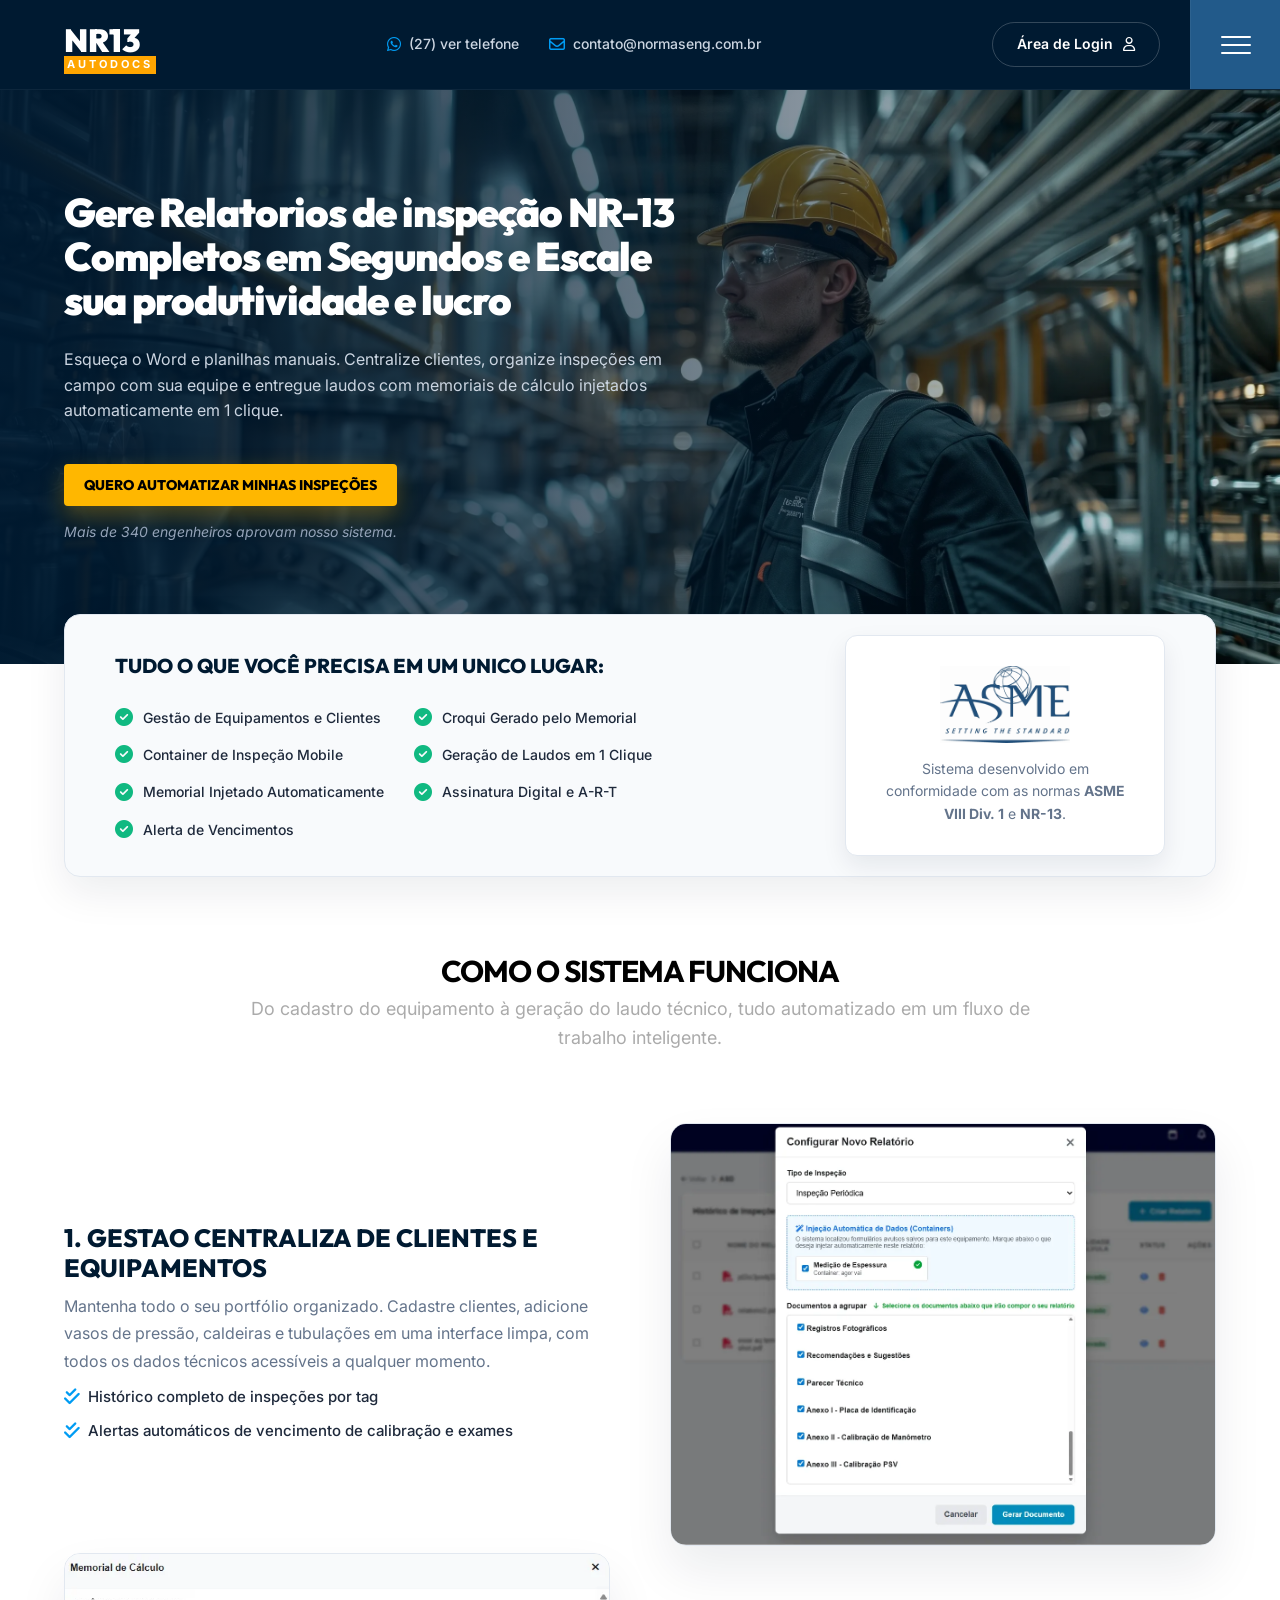
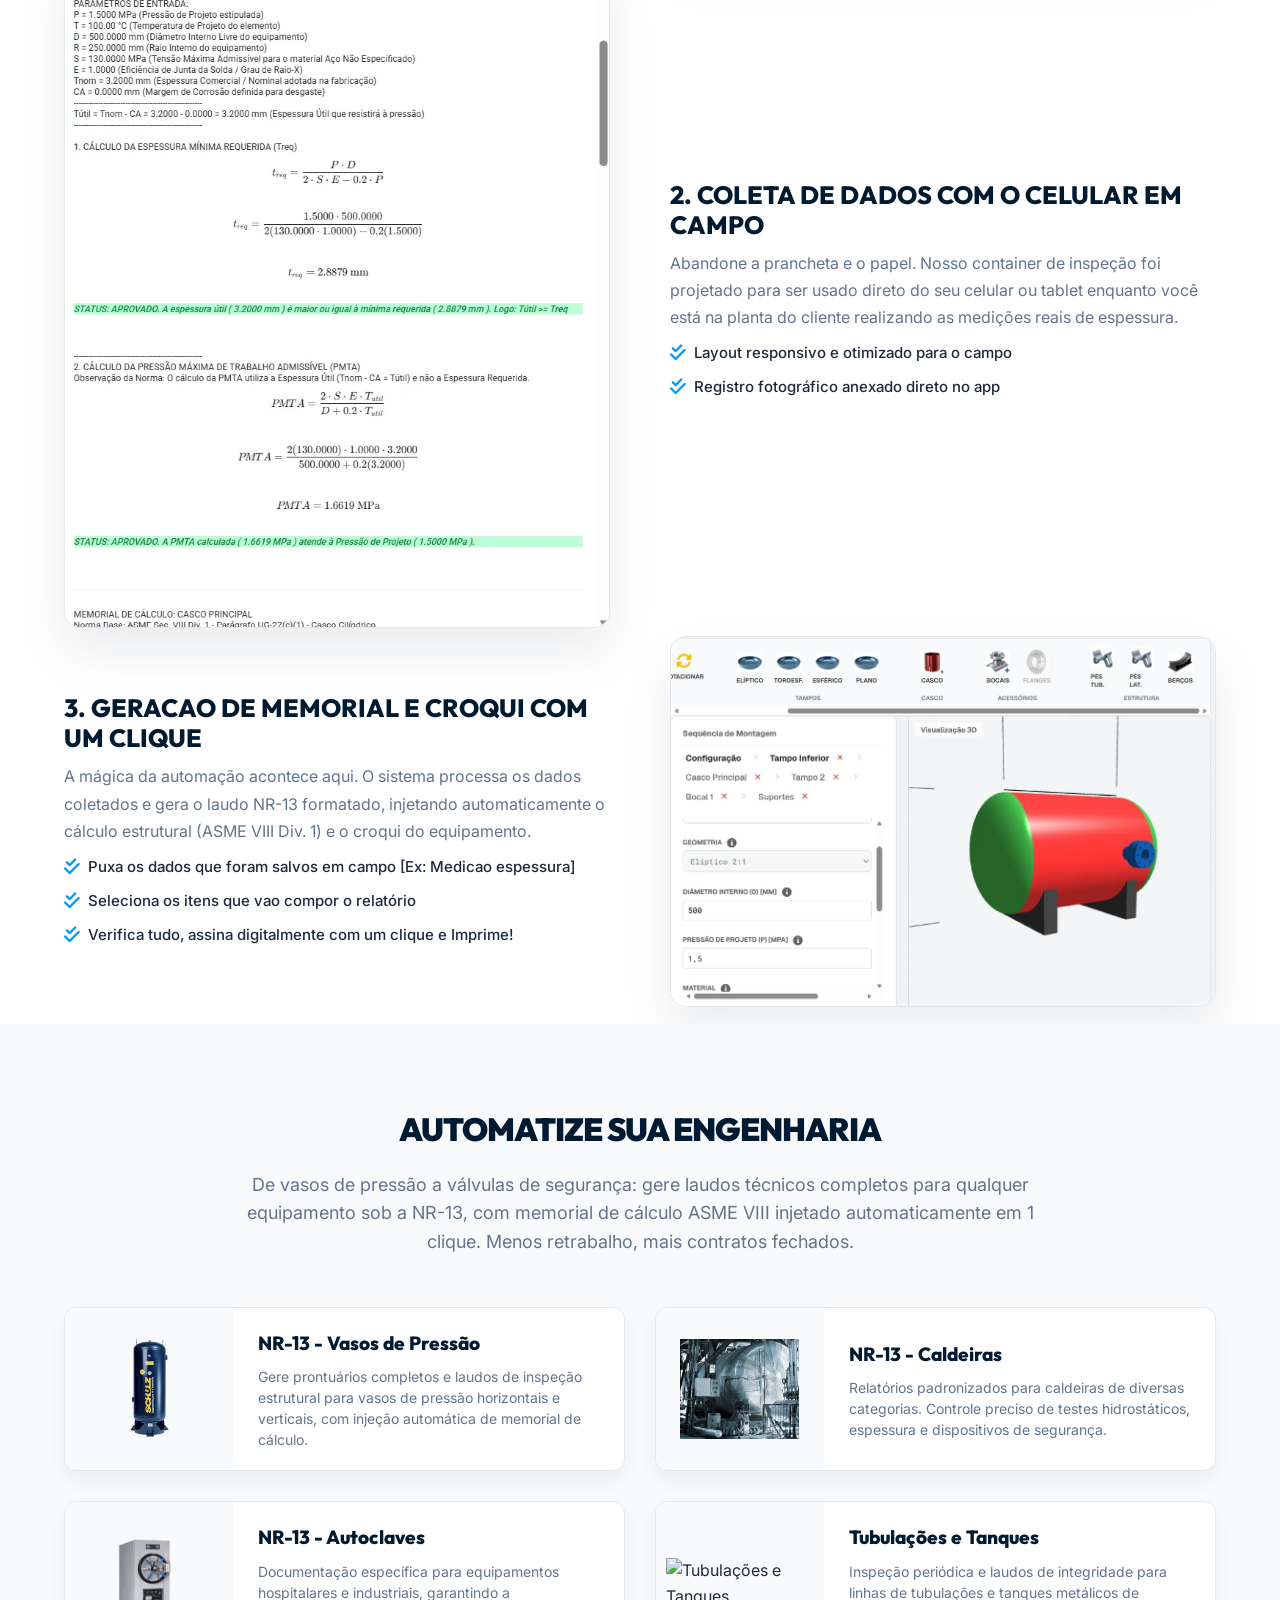
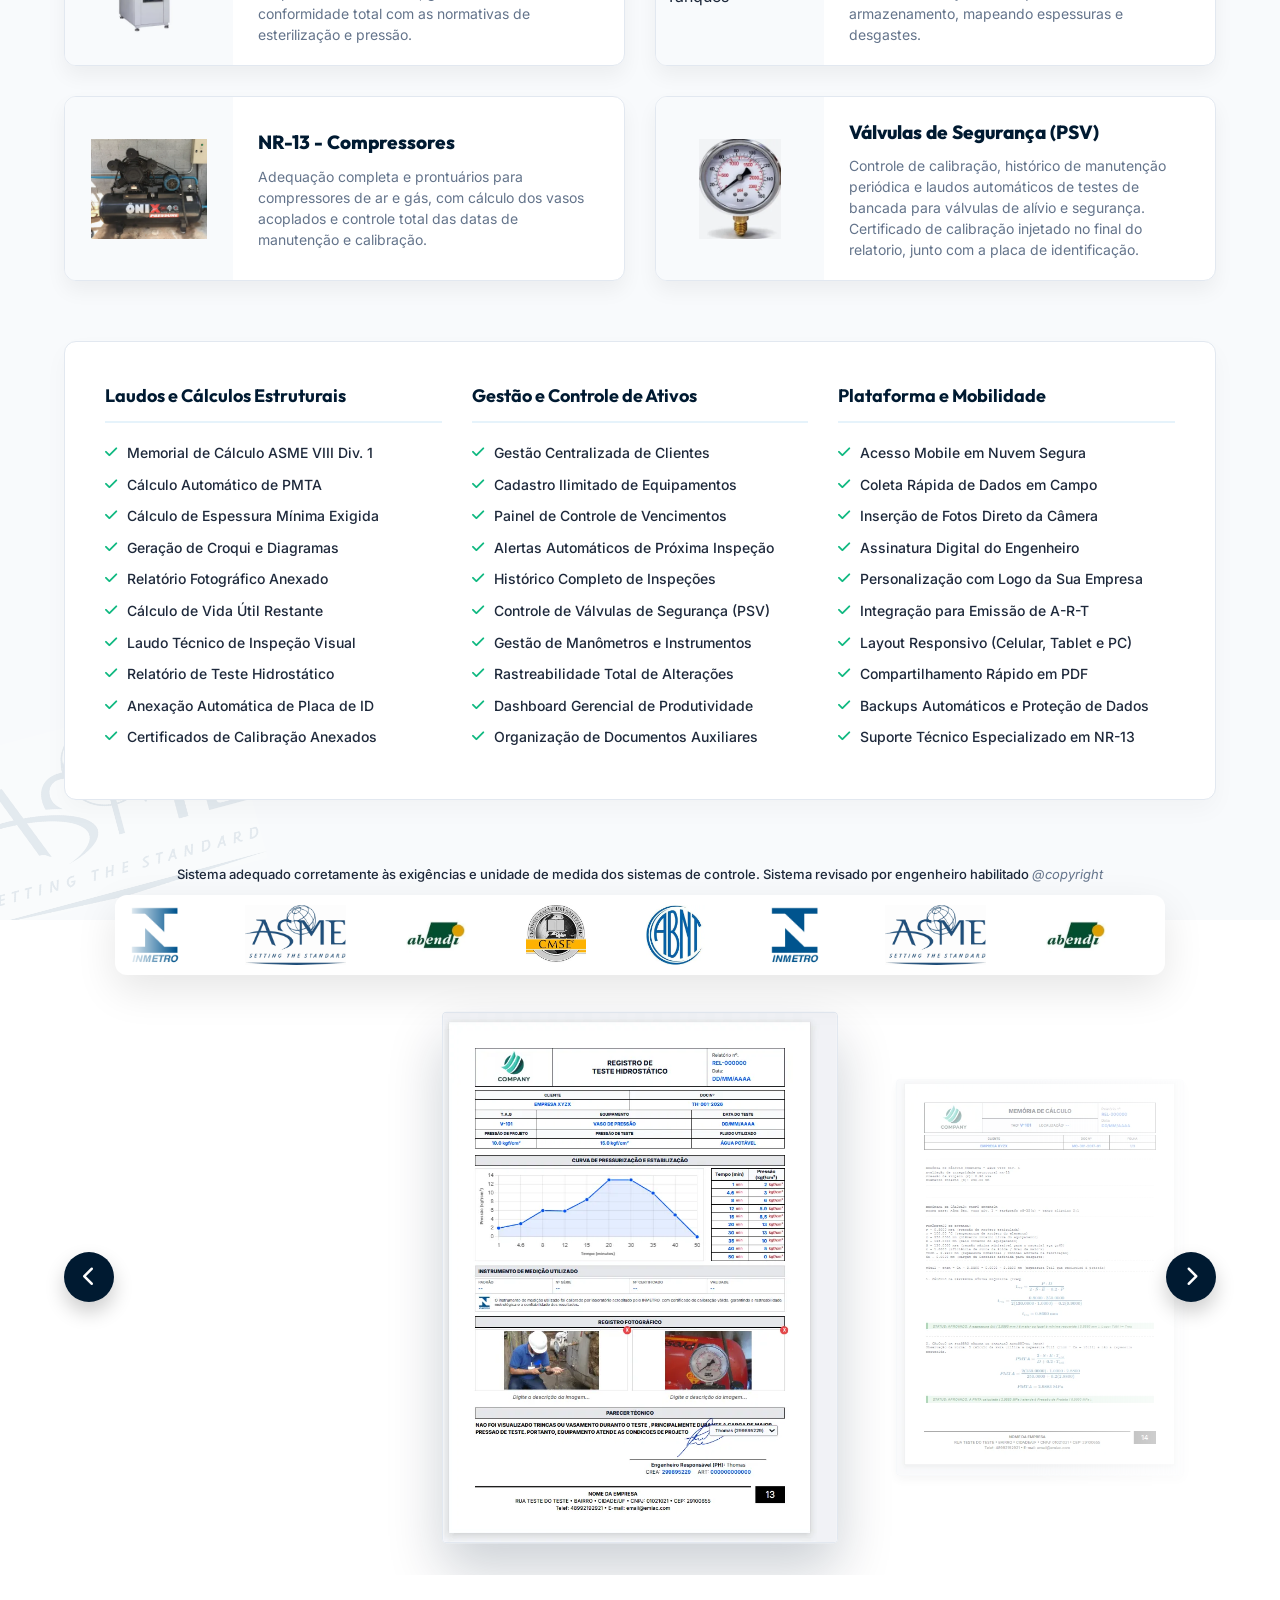
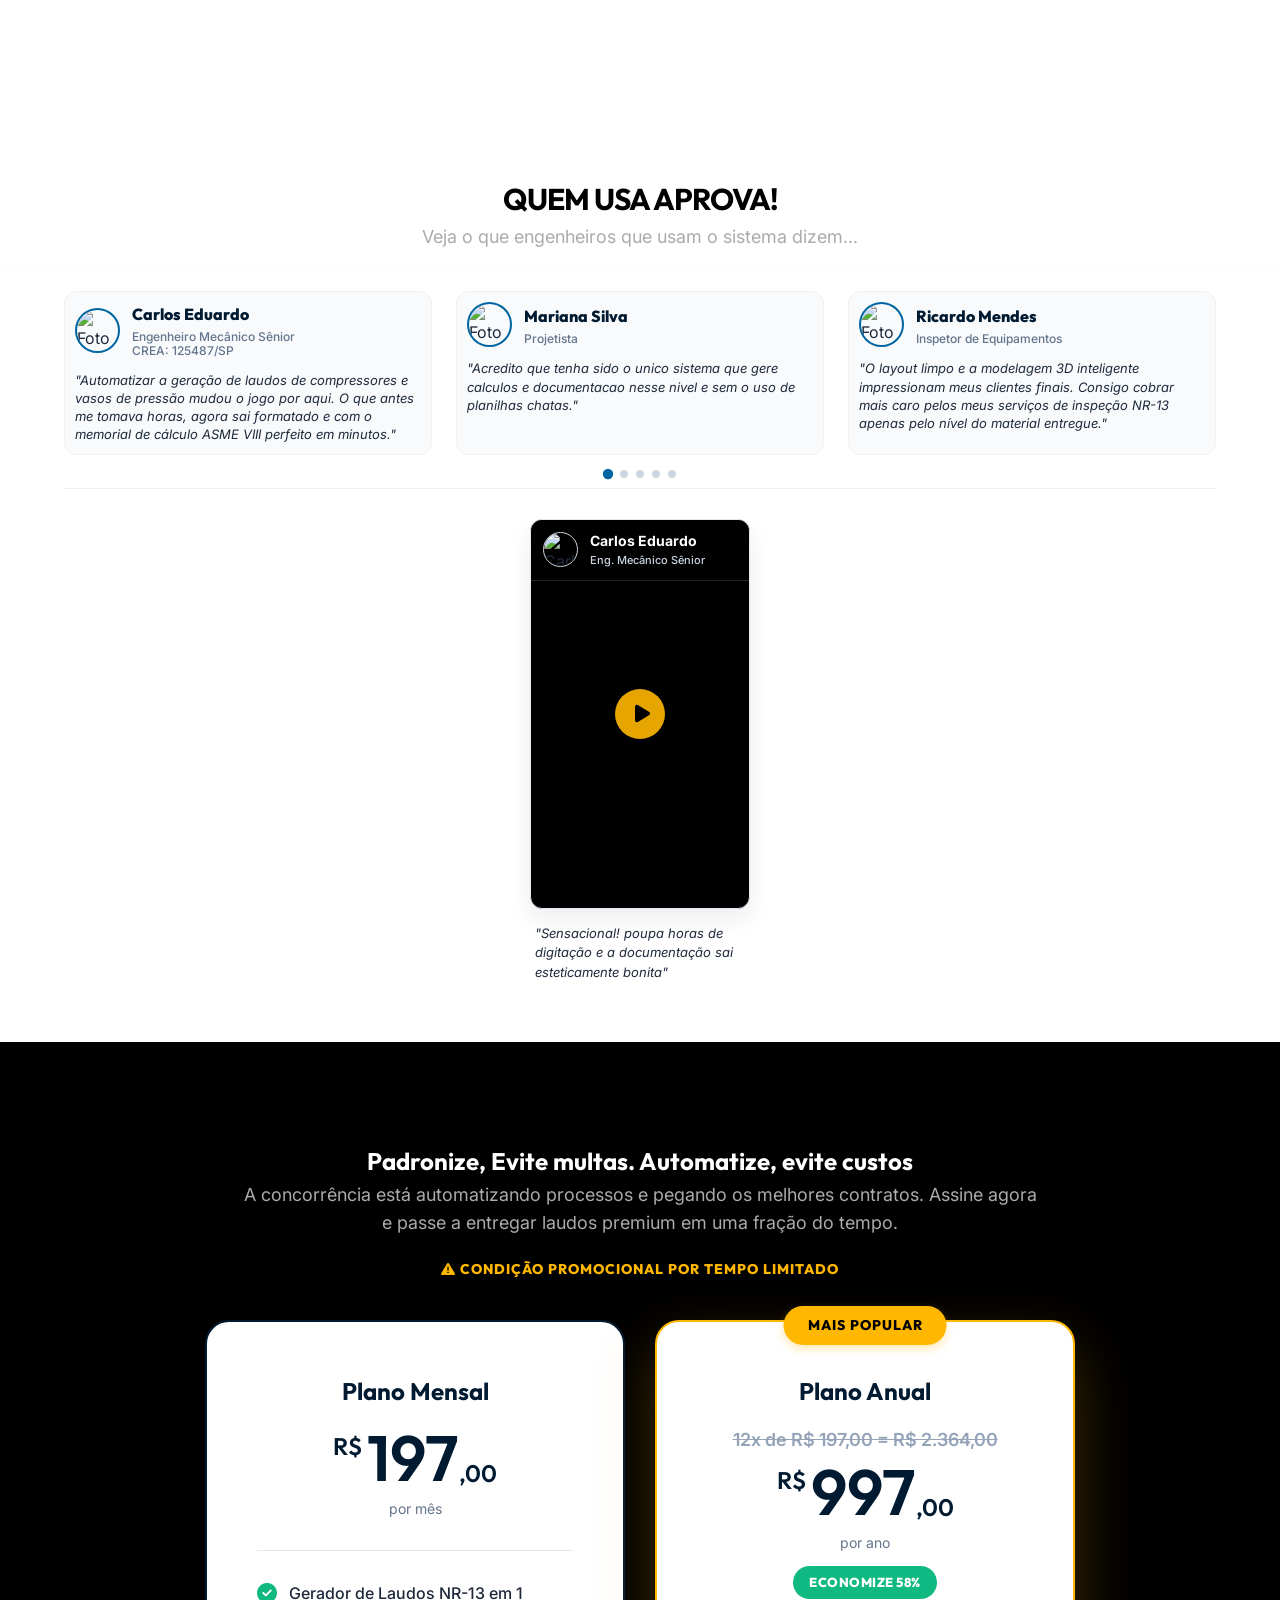
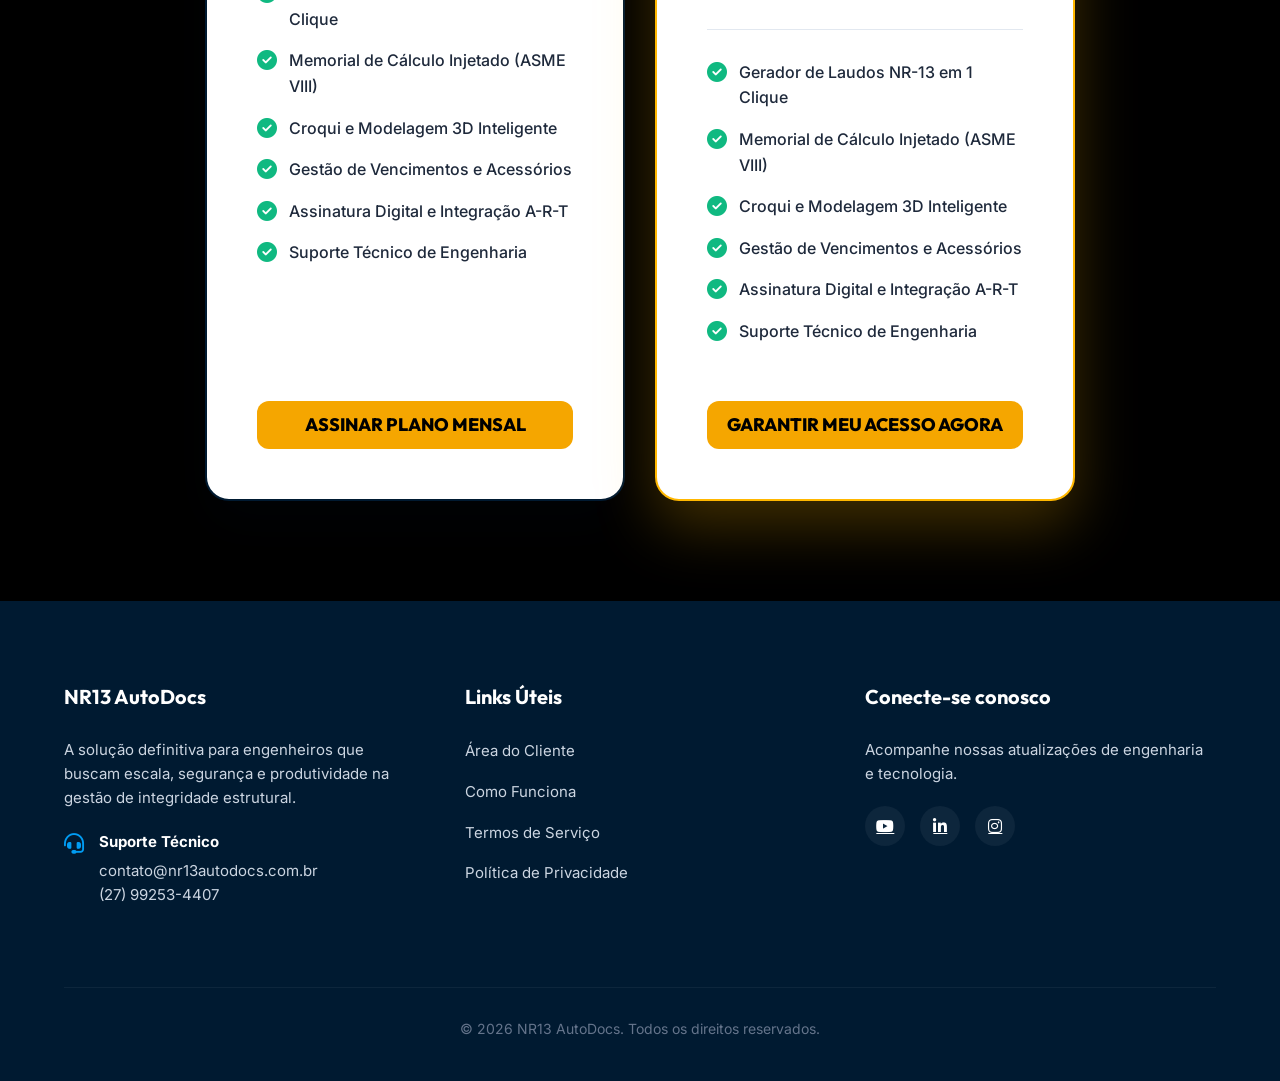
==== commit e91b2f8f: "Update index.html" ====
--- a/index.html
+++ b/index.html
@@ -8,6 +8,28 @@
     <link href="https://fonts.googleapis.com/css2?family=Inter:wght@300;400;500;600&family=Outfit:wght@400;600;800;900&display=swap" rel="stylesheet">
     <link rel="stylesheet" href="https://cdnjs.cloudflare.com/ajax/libs/font-awesome/6.4.0/css/all.min.css">
     <meta name="facebook-domain-verification" content="57tt6m5avl9qwafkmjt0urdwqqcoyo" />
+
+    <!-- Meta Pixel Code -->
+<script>
+!function(f,b,e,v,n,t,s)
+{if(f.fbq)return;n=f.fbq=function(){n.callMethod?
+n.callMethod.apply(n,arguments):n.queue.push(arguments)};
+if(!f._fbq)f._fbq=n;n.push=n;n.loaded=!0;n.version='2.0';
+n.queue=[];t=b.createElement(e);t.async=!0;
+t.src=v;s=b.getElementsByTagName(e)[0];
+s.parentNode.insertBefore(t,s)}(window, document,'script',
+'https://connect.facebook.net/en_US/fbevents.js');
+fbq('init', '1624371105202459');
+fbq('track', 'PageView');
+</script>
+<noscript>
+<img height="1" width="1" style="display:none"
+src="https://www.facebook.com/tr?id=1624371105202459&ev=PageView&noscript=1"/>
+</noscript>
+<!-- End Meta Pixel Code -->
+
+
+    
     <style>
         :root {
             --primary-blue: #0066a1;
@@ -1960,7 +1982,7 @@
                             <span class="sp-role">Projetista</span>
                         </div>
                     </div>
-                    <p class="sp-text">"Acredito que a áanter a empresimentos intdeu muita segurança."</p>
+                    <p class="sp-text">"Acredito que tenha sido o unico sistema que gere calculos e documentacao nesse nivel e sem o uso de planilhas chatas."</p>
                 </div>
 
                 <div class="sp-card">
@@ -2067,7 +2089,7 @@
         </p>
 
         <p style="color: var(--cta-color); font-family: 'Outfit', sans-serif; font-weight: 800; font-size: 14px; text-transform: uppercase; letter-spacing: 1px; text-align: center; margin-bottom: -10px;">
-            <i class="fa-solid fa-triangle-exclamation"></i> Vagas limitadas nesta turma — condição promocional por tempo limitado
+            <i class="fa-solid fa-triangle-exclamation"></i> Condição promocional por tempo limitado
         </p>
 
         <div class="pricing-plans-grid">
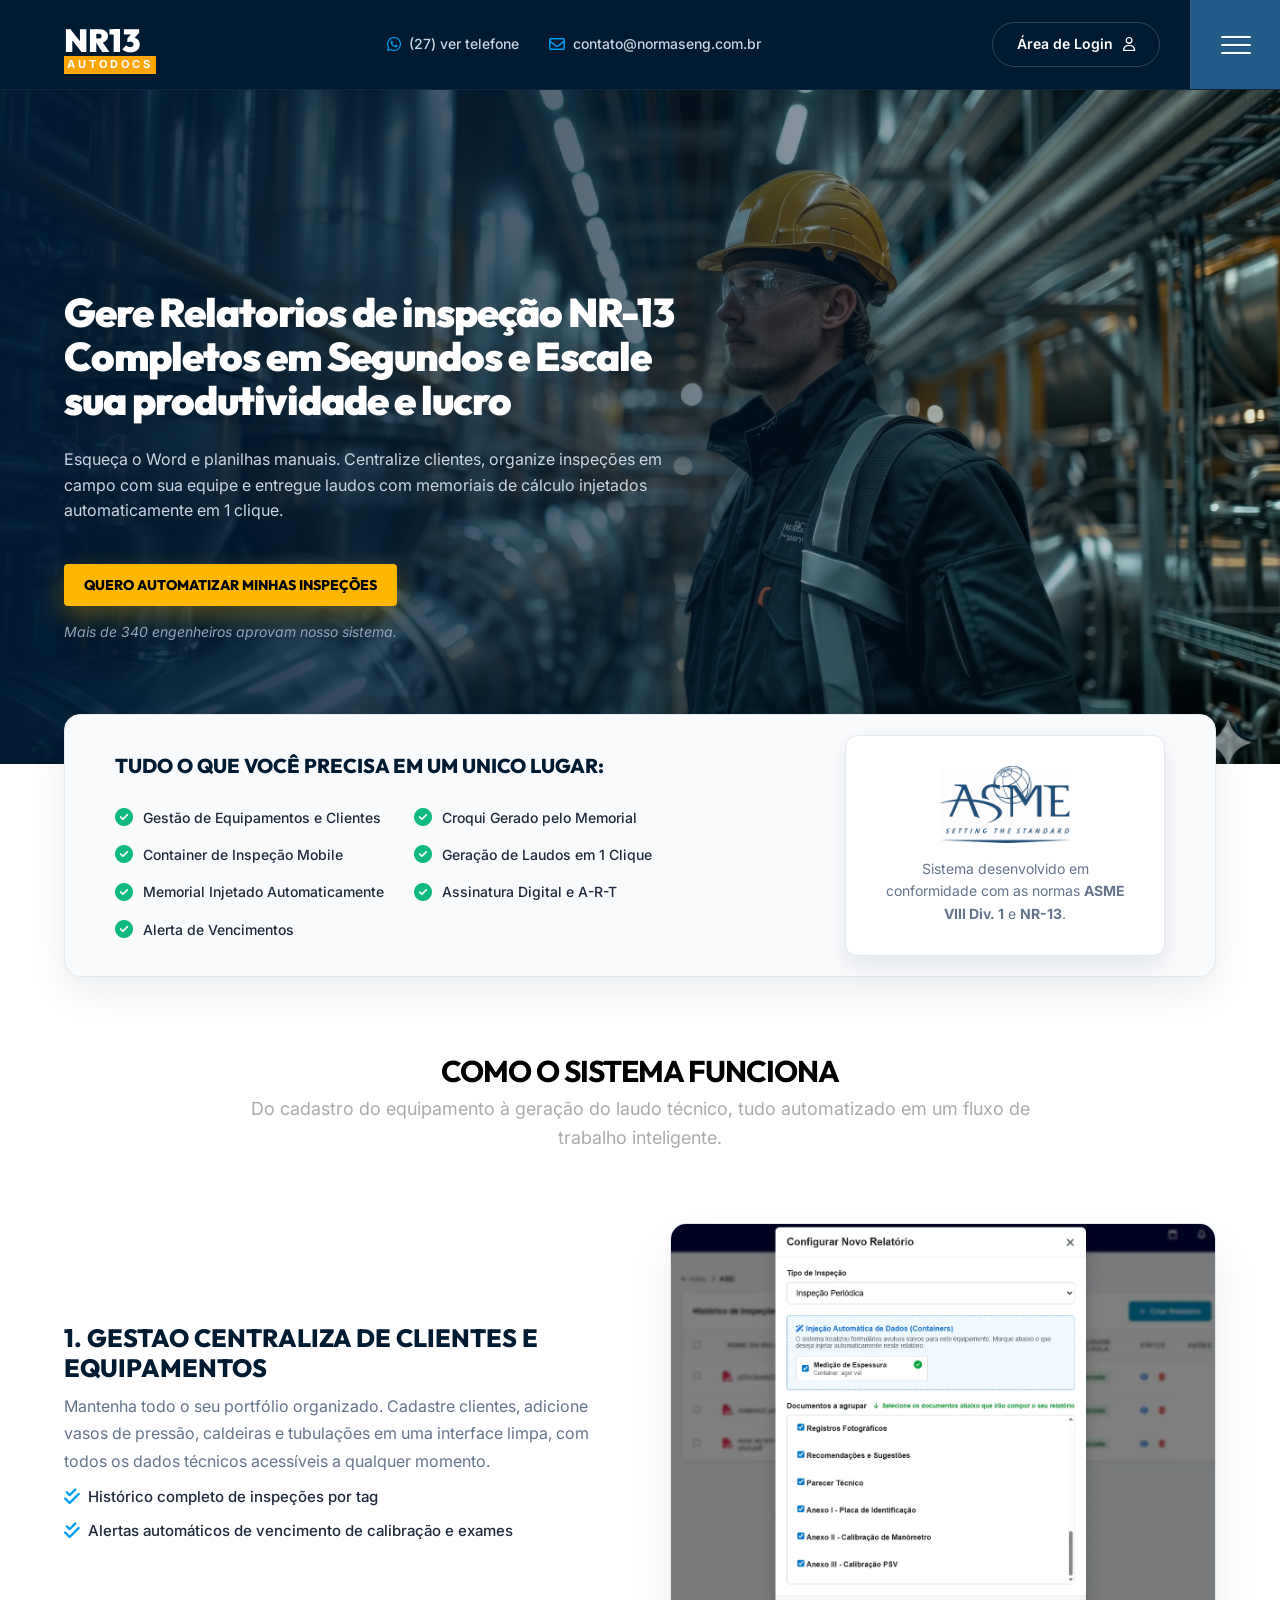
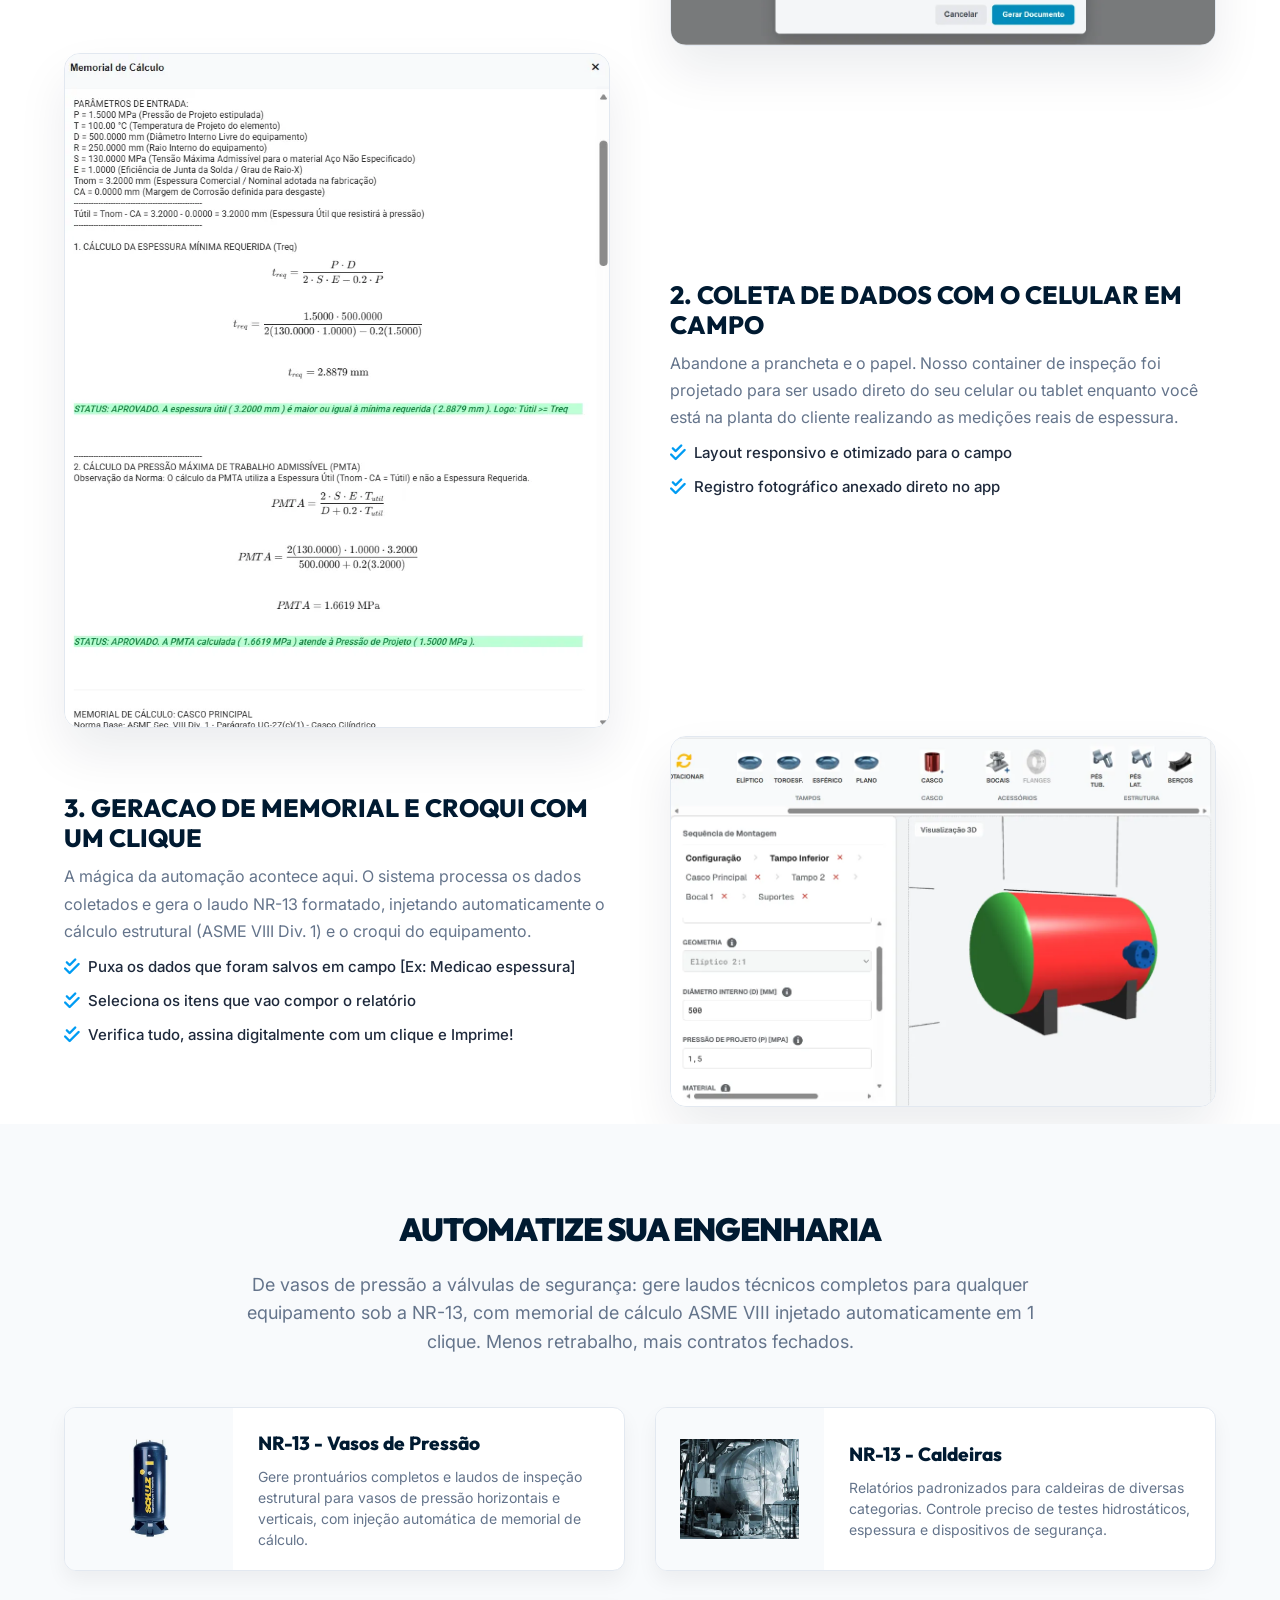
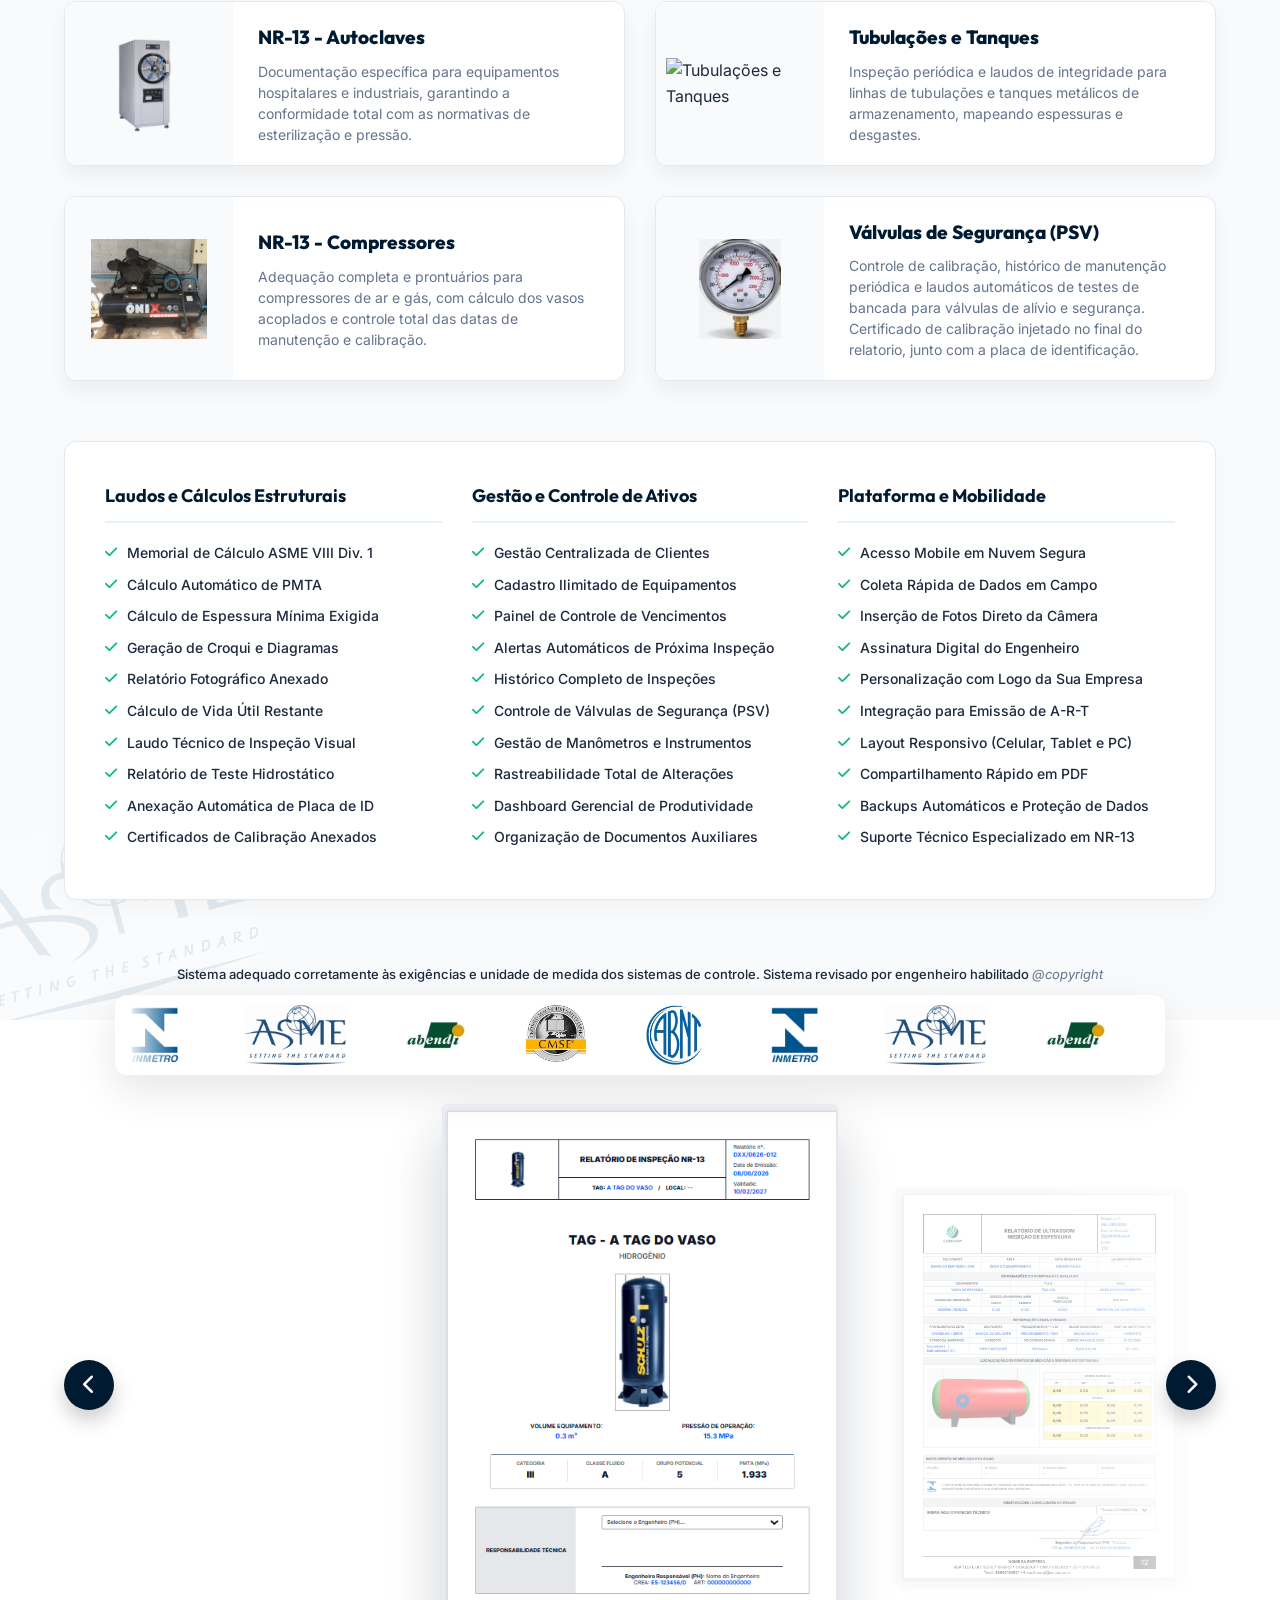
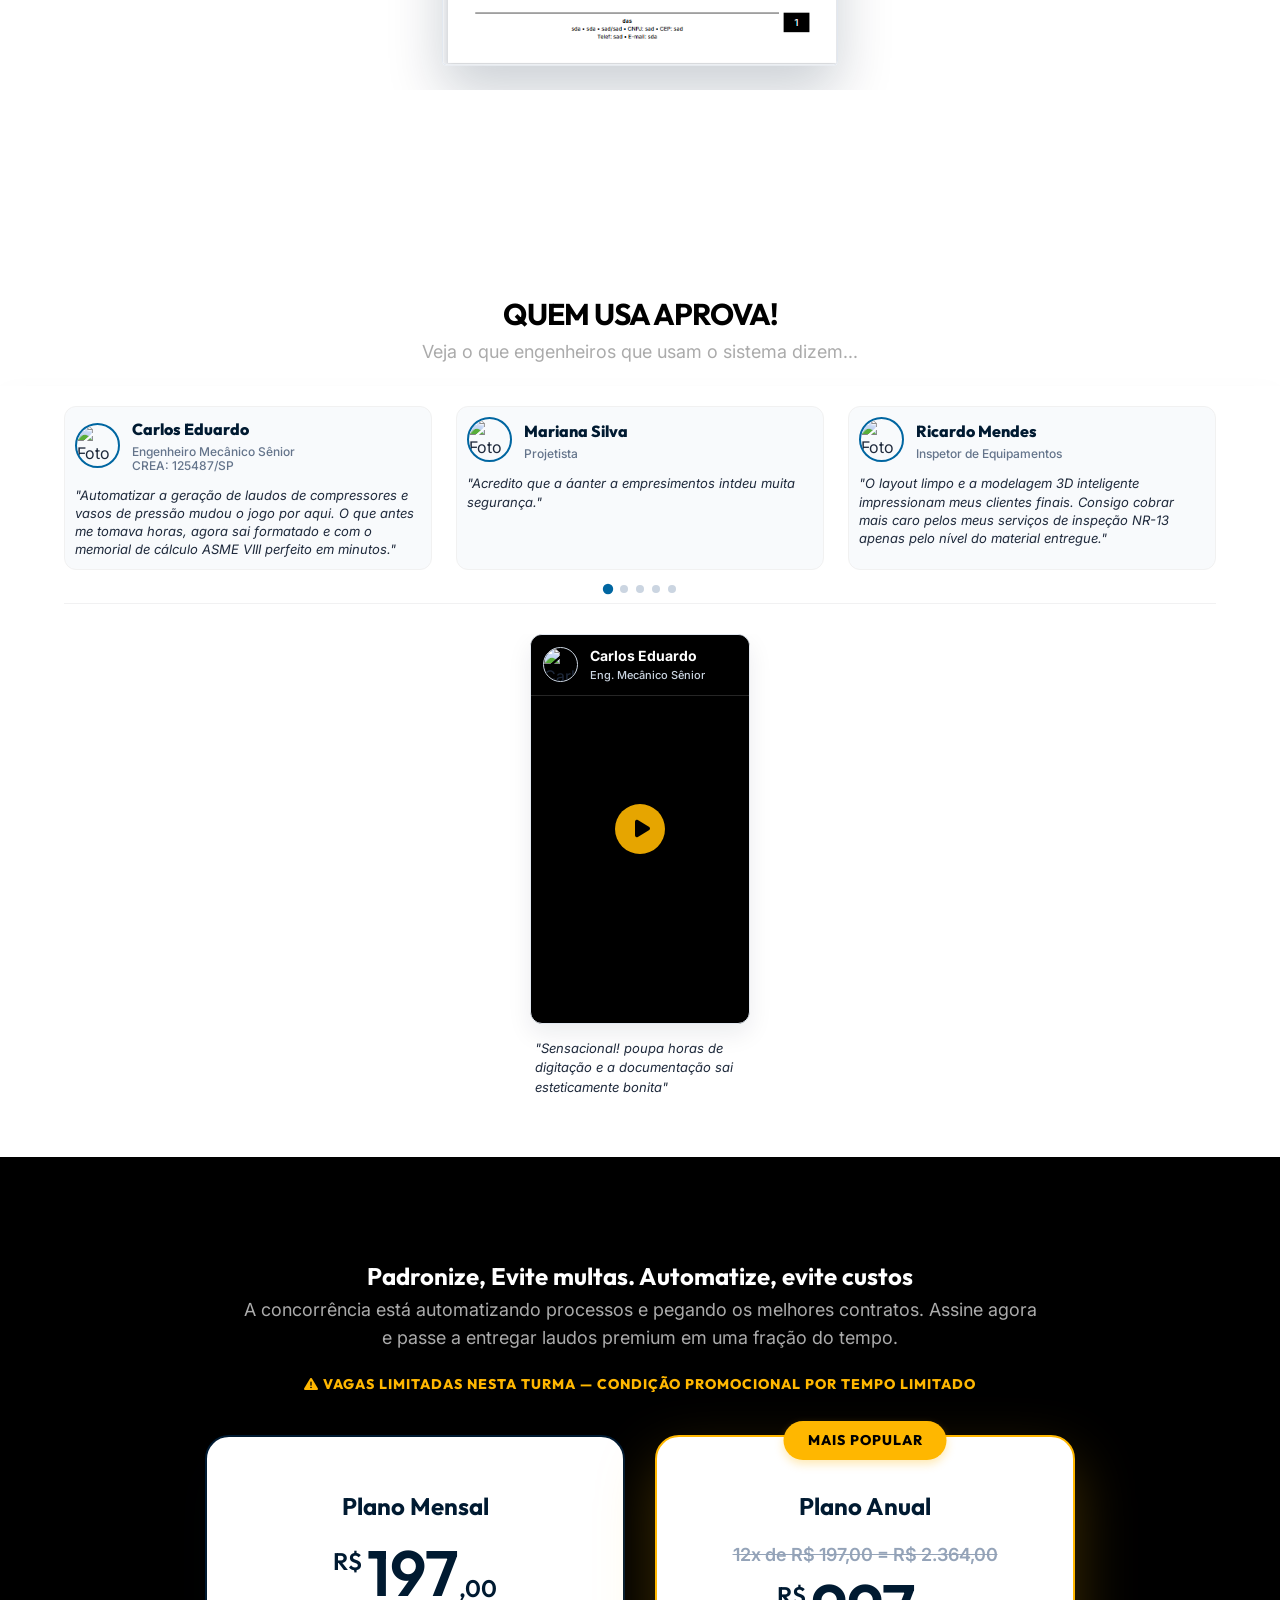
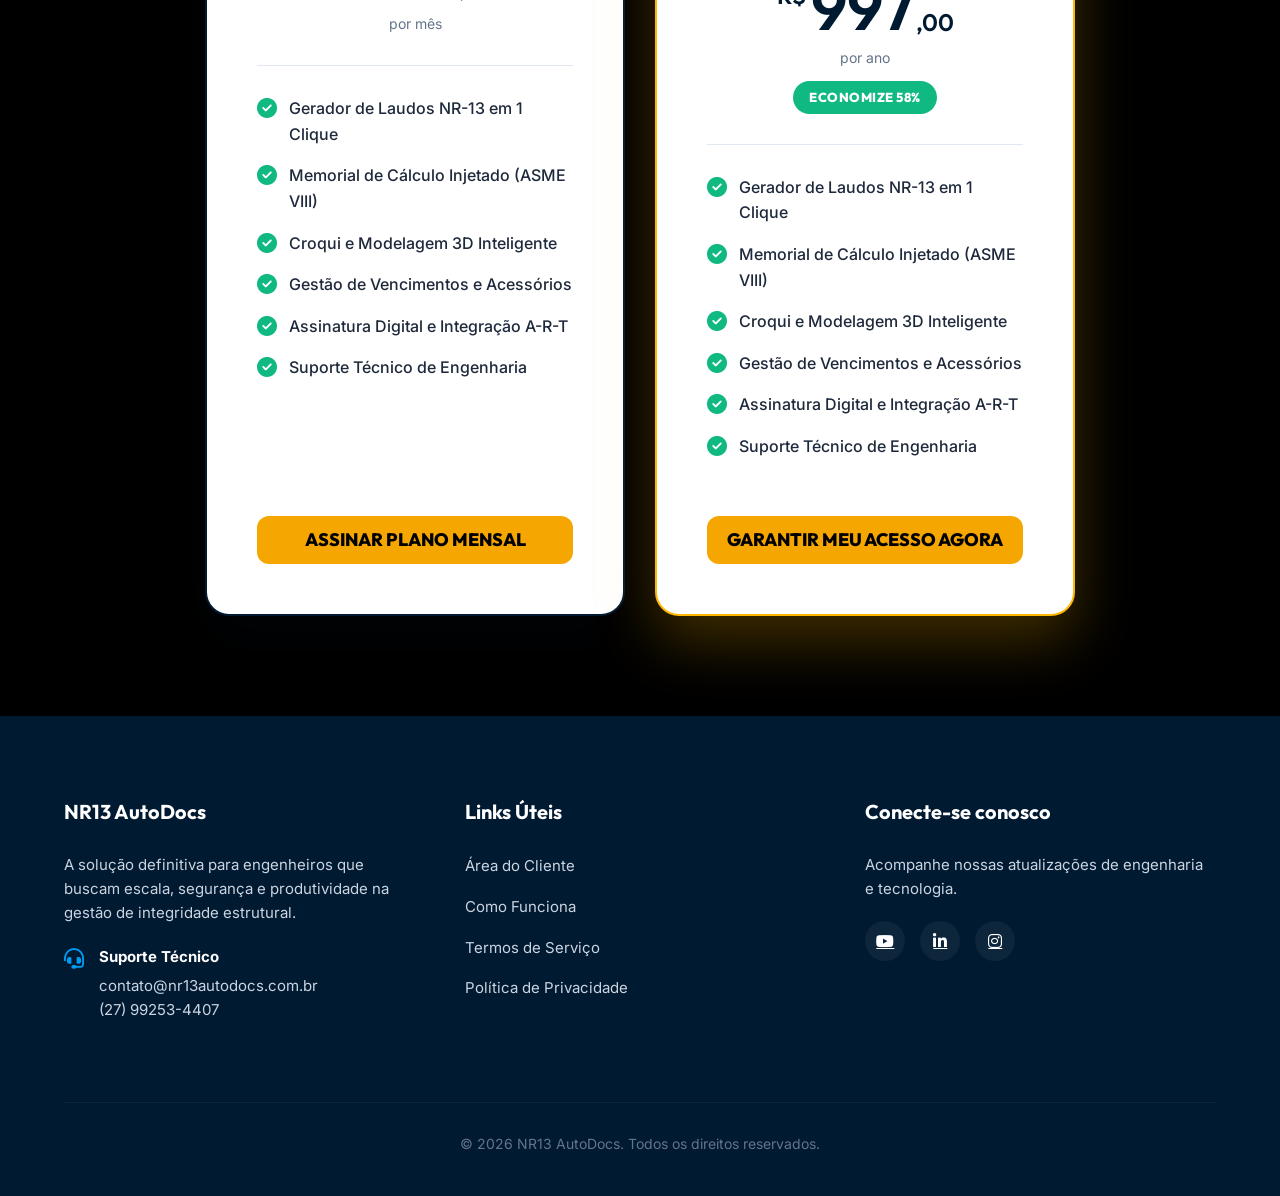
==== commit 5eda88e1: "Add files via upload" ====
--- a/index.html
+++ b/index.html
@@ -7,29 +7,6 @@
     <!-- Fontes Premium SaaS: Outfit para Títulos e Inter para Textos -->
     <link href="https://fonts.googleapis.com/css2?family=Inter:wght@300;400;500;600&family=Outfit:wght@400;600;800;900&display=swap" rel="stylesheet">
     <link rel="stylesheet" href="https://cdnjs.cloudflare.com/ajax/libs/font-awesome/6.4.0/css/all.min.css">
-    <meta name="facebook-domain-verification" content="57tt6m5avl9qwafkmjt0urdwqqcoyo" />
-
-    <!-- Meta Pixel Code -->
-<script>
-!function(f,b,e,v,n,t,s)
-{if(f.fbq)return;n=f.fbq=function(){n.callMethod?
-n.callMethod.apply(n,arguments):n.queue.push(arguments)};
-if(!f._fbq)f._fbq=n;n.push=n;n.loaded=!0;n.version='2.0';
-n.queue=[];t=b.createElement(e);t.async=!0;
-t.src=v;s=b.getElementsByTagName(e)[0];
-s.parentNode.insertBefore(t,s)}(window, document,'script',
-'https://connect.facebook.net/en_US/fbevents.js');
-fbq('init', '1624371105202459');
-fbq('track', 'PageView');
-</script>
-<noscript>
-<img height="1" width="1" style="display:none"
-src="https://www.facebook.com/tr?id=1624371105202459&ev=PageView&noscript=1"/>
-</noscript>
-<!-- End Meta Pixel Code -->
-
-
-    
     <style>
         :root {
             --primary-blue: #0066a1;
@@ -253,6 +230,7 @@
             z-index: 2; /* Mantém o texto acima do degradê */
             max-width: 650px; /* Limita a largura para ficar só na esquerda */
             text-align: left; /* Alinha os textos à esquerda */
+            margin-bottom: 0px;
         }
 
         .hero-title {
@@ -262,6 +240,7 @@
             line-height: 1.1;
             margin-bottom: 25px;
             letter-spacing: -1px;
+            padding-top: 100px;
         }
 
         .hero-text {
@@ -270,6 +249,7 @@
             color: #cbd5e1;
             margin-bottom: 40px;
             line-height: 1.6;
+            
         }
 
         .btn-hero {
@@ -387,8 +367,8 @@
         /* Responsividade Extra */
         @media (max-width: 992px) {
             .hero-section::before {
-                /* Escurece a tela toda no celular para garantir leitura */
-                background: linear-gradient(to right, rgba(0, 26, 49, 0.9) 0%, rgba(0, 26, 49, 0.8) 100%);
+                /* Clareia a lateral direita para o engenheiro aparecer no fundo */
+                background: linear-gradient(to right, rgba(0, 26, 49, 0.95) 0%, rgba(0, 26, 49, 0.6) 60%, rgba(0, 26, 49, 0.1) 100%);
             }
             .system-compliance-section {
                 flex-direction: column;
@@ -396,7 +376,7 @@
                 padding: 30px 20px;
             }
             .compliance-checklist ul {
-                grid-template-columns: 1fr; /* Volta para 1 coluna no celular */
+                grid-template-columns: 1fr;
                 text-align: left;
                 display: inline-grid;
                 margin-bottom: 30px;
@@ -877,13 +857,84 @@
 
         @media (max-width: 768px) {
             .report-showcase-track {
-                padding: 40px calc(50vw - 120px); 
+                /* A matemática muda para centralizar o novo tamanho (metade de 300 é 150) */
+                padding: 40px calc(50vw - 150px); 
                 gap: 20px;
             }
-            .report-showcase-slide { flex: 0 0 240px; }
+            /* Aumentado de 240px para 300px (o scale ativo de 1.1 vai deixar ele gigante e legível) */
+            .report-showcase-slide { flex: 0 0 300px; } 
+            
             .showcase-btn { width: 40px; height: 40px; font-size: 16px; }
-            .showcase-btn.prev { left: 2%; }
-            .showcase-btn.next { right: 2%; }
+            /* Setas empurradas mais para a borda para não sobrepor muito a imagem maior */
+            .showcase-btn.prev { left: 1%; }
+            .showcase-btn.next { right: 1%; }
+        }
+
+        /* --- MODAL (LIGHTBOX) DAS IMAGENS TELA CHEIA --- */
+        .report-showcase-slide img {
+            cursor: pointer;
+        }
+
+        .image-modal-overlay {
+            position: fixed;
+            top: 0; left: 0; width: 100vw; height: 100vh;
+            background-color: rgba(0, 26, 49, 0.95);
+            z-index: 99999;
+            display: none;
+            align-items: center;
+            justify-content: center;
+            opacity: 0;
+            transition: opacity 0.3s ease;
+        }
+
+        .image-modal-overlay.active {
+            opacity: 1;
+        }
+
+        .image-modal-content {
+            position: relative;
+            width: 95%;
+            max-width: 800px;
+            max-height: 90vh;
+            display: flex;
+            justify-content: center;
+            align-items: center;
+            transform: scale(0.9);
+            transition: transform 0.3s ease;
+        }
+
+        .image-modal-overlay.active .image-modal-content {
+            transform: scale(1);
+        }
+
+        .image-modal-content img {
+            max-width: 100%;
+            max-height: 90vh;
+            border-radius: 8px;
+            object-fit: contain;
+            box-shadow: 0 25px 50px rgba(0,0,0,0.5);
+        }
+
+        .close-image-modal {
+            position: absolute;
+            top: -15px; right: -15px;
+            background-color: var(--cta-color);
+            color: #000;
+            border: none;
+            width: 40px; height: 40px;
+            border-radius: 50%;
+            font-size: 20px;
+            cursor: pointer;
+            z-index: 100000;
+            display: flex;
+            align-items: center;
+            justify-content: center;
+            box-shadow: 0 5px 15px rgba(0,0,0,0.3);
+            transition: transform 0.2s ease;
+        }
+
+        .close-image-modal:hover {
+            transform: scale(1.1);
         }
 
 /* --- PROVA SOCIAL COMPLETO --- */
@@ -1034,14 +1085,7 @@
             }
         }
 
-        @media (max-width: 600px) {
-            .sp-card {
-                flex: 0 0 85%;
-            }
-            .carousel-wrapper {
-                padding: 40px 5%;
-            }
-        }
+        
 
 /* --- CARROSSEL DE VÍDEOS MOBILE --- */
         /* --- CARROSSEL DE VÍDEOS MOBILE --- */
@@ -1545,6 +1589,11 @@
             margin-right: 5px;
         }
 
+        .price-decimals {
+            font-size: 24px;
+            margin-top: 35px;
+        }
+
         .pricing-features {
             list-style: none;
             margin-bottom: 40px;
@@ -1666,8 +1715,105 @@
         
         @media (max-width: 768px) {
             .client-area-btn { display: none; }
-            .footer-content { flex-direction: column; }
-        }
+            .footer-content { grid-template-columns: 1fr; }
+        }
+
+        /* --- AJUSTES DE RESPONSIVIDADE MOBILE (TAMANHOS DE TEXTO E CARDS) --- */
+       
+        /* --- AJUSTES DE RESPONSIVIDADE MOBILE (TAMANHOS DE TEXTO E CARDS) --- */
+        @media (max-width: 600px) {
+            
+            /* HEADER & MENU */
+            header { height: 65px; }
+            .menu-btn { display: none !important; }
+            .header-left { padding-left: 15px; }
+            .logo { font-size: 24px; }
+
+            /* HERO SECTION (Textos descendo para revelar o fundo e botão menor) */
+            .hero-section {
+                padding: 140px 5% 80px; /* Aumentado o teto para 140px para empurrar o texto e revelar o rosto do engenheiro */
+            }
+            .hero-title {
+                font-size: 21px;
+                line-height: 1.2;
+                margin-bottom: 12px;
+                max-width: 85%;
+                letter-spacing: -0.5px;
+            }
+            .hero-text {
+                font-size: 13px;
+                line-height: 1.4;
+                margin-bottom: 20px;
+                max-width: 90%;
+            }
+            .btn-hero {
+                display: block;
+                width: 100%;
+                text-align: center;
+                font-size: 12px; /* Letra do botão levemente menor */
+                padding: 12px 10px; /* Botão mais "fino" na altura */
+                box-sizing: border-box;
+            }
+
+            /* CHECKLIST FLUTUANTE */
+            .system-compliance-section {
+                margin: -20px auto 40px auto;
+                width: 95%;
+                padding: 25px 15px;
+            }
+            .compliance-checklist h3 {
+                font-size: 16px;
+                line-height: 1.3;
+                margin-bottom: 20px;
+                text-align: center;
+            }
+
+            /* CARDS DE SERVIÇOS */
+            .service-card { margin-bottom: 10px; }
+            .service-img { height: 150px; padding: 5px; }
+            .service-img img { max-height: 130px; transform: scale(1.1); }
+            .service-content { padding: 15px 15px 20px 15px; }
+            .service-content h4 { font-size: 16px; margin-bottom: 6px; }
+            .service-content p { font-size: 13px; line-height: 1.4; }
+
+            /* CARROSSEL DE RELATÓRIOS (Descendo para não colar nos logos) */
+            .report-showcase-section {
+                padding-top: 140px; /* Cria um bom distanciamento exato entre o card flutuante de logos e as imagens */
+            }
+
+            /* RESTANTE ORIGINAL MANTIDO */
+            .section-title { font-size: 24px; letter-spacing: -0.5px; }
+            .section-subtitle { font-size: 14px; margin-bottom: 40px; }
+            .compliance-checklist li { font-size: 13px; }
+            .feature-text h3 { font-size: 20px; }
+            .feature-text p { font-size: 14px; }
+            .feature-text ul li { font-size: 14px; }
+            .services-section-title { font-size: 24px; letter-spacing: -0.5px; }
+            .services-section-subtitle { font-size: 14px; margin-bottom: 35px; }
+            .deliverables-container { padding: 20px; gap: 25px; }
+            .deliverables-column h5 { font-size: 16px; margin-bottom: 15px; }
+            .deliverables-list li { font-size: 13px; }
+            .video-carousel-title { font-size: 18px; }
+            .video-testimonial { font-size: 12px; }
+            .pricing-section { padding: 60px 5%; }
+            .pricing-card-modern { padding: 30px 22px; max-width: 100%; }
+            .pricing-header h3 { font-size: 19px; }
+            .price-strike { font-size: 14px; }
+            .price-amount { font-size: 46px; }
+            .price-currency { font-size: 18px; margin-top: 6px; }
+            .price-decimals { font-size: 18px; margin-top: 26px; }
+            .pricing-features li { font-size: 14px; }
+            .btn-pricing { font-size: 15px; }
+            .plan-period { font-size: 13px; }
+            .plan-savings-tag { font-size: 12px; }
+            .footer-col h4 { font-size: 18px; }
+            .footer-col ul li a, .footer-contact { font-size: 14px; }
+        }
+
+
+
+
+
     </style>
 </head>
 <body>
@@ -1948,10 +2094,17 @@
                 <div class="report-showcase-slide active-slide"><img loading="lazy" decoding="async" src="rel1.webp" alt="Folha 1"></div>
                 <div class="report-showcase-slide"><img loading="lazy" decoding="async" src="rel2.webp" alt="Folha 2"></div>
                 <div class="report-showcase-slide"><img loading="lazy" decoding="async" src="rel3.webp" alt="Folha 3"></div>
-                <div class="report-showcase-slide"><img loading="lazy" decoding="async" src="rel4.jpg" alt="Folha 4"></div>
-                <div class="report-showcase-slide"><img loading="lazy" decoding="async" src="rel5.jpg" alt="Folha 5"></div>
+                <div class="report-showcase-slide"><img loading="lazy" decoding="async" src="rel4.webp" alt="Folha 4"></div>
+                <div class="report-showcase-slide"><img loading="lazy" decoding="async" src="rel5.webp" alt="Folha 5"></div>
                 
                 </div>
+        </div>
+
+                <div class="image-modal-overlay" id="imageModalOverlay">
+            <div class="image-modal-content">
+                <button class="close-image-modal" id="closeImageModal"><i class="fa-solid fa-xmark"></i></button>
+                <img id="modalImagePlayer" src="" alt="Relatório Ampliado">
+            </div>
         </div>
     </section>
 
@@ -1982,7 +2135,7 @@
                             <span class="sp-role">Projetista</span>
                         </div>
                     </div>
-                    <p class="sp-text">"Acredito que tenha sido o unico sistema que gere calculos e documentacao nesse nivel e sem o uso de planilhas chatas."</p>
+                    <p class="sp-text">"Acredito que a áanter a empresimentos intdeu muita segurança."</p>
                 </div>
 
                 <div class="sp-card">
@@ -2089,7 +2242,7 @@
         </p>
 
         <p style="color: var(--cta-color); font-family: 'Outfit', sans-serif; font-weight: 800; font-size: 14px; text-transform: uppercase; letter-spacing: 1px; text-align: center; margin-bottom: -10px;">
-            <i class="fa-solid fa-triangle-exclamation"></i> Condição promocional por tempo limitado
+            <i class="fa-solid fa-triangle-exclamation"></i> Vagas limitadas nesta turma — condição promocional por tempo limitado
         </p>
 
         <div class="pricing-plans-grid">
@@ -2098,7 +2251,7 @@
                 <div class="pricing-header">
                     <h3>Plano Mensal</h3>
                     <div class="price-amount">
-                        <span class="price-currency">R$</span>197<span style="font-size: 24px; margin-top: 35px;">,00</span>
+                        <span class="price-currency">R$</span>197<span class="price-decimals">,00</span>
                     </div>
                     <span class="plan-period">por mês</span>
                 </div>
@@ -2122,7 +2275,7 @@
                     <h3>Plano Anual</h3>
                     <span class="price-strike">12x de R$ 197,00 = R$ 2.364,00</span>
                     <div class="price-amount">
-                        <span class="price-currency">R$</span>997<span style="font-size: 24px; margin-top: 35px;">,00</span>
+                        <span class="price-currency">R$</span>997<span class="price-decimals">,00</span>
                     </div>
                     <span class="plan-period">por ano</span>
                     <div class="plan-savings-wrap">
@@ -2389,7 +2542,43 @@
             });
         }
 
+        // --- SCRIPT DO MODAL DE IMAGEM (TELA CHEIA) ---
+        const reportImages = document.querySelectorAll('.report-showcase-slide img');
+        const imageModalOverlay = document.getElementById('imageModalOverlay');
+        const modalImagePlayer = document.getElementById('modalImagePlayer');
+        const closeImageModalBtn = document.getElementById('closeImageModal');
+
+        function closeImageModal() {
+            imageModalOverlay.classList.remove('active');
+            setTimeout(() => {
+                imageModalOverlay.style.display = 'none';
+                modalImagePlayer.src = "";
+            }, 300);
+        }
+
+        reportImages.forEach(img => {
+            img.addEventListener('click', function() {
+                const imgSrc = this.getAttribute('src');
+                modalImagePlayer.setAttribute('src', imgSrc);
+                imageModalOverlay.style.display = 'flex';
+                
+                setTimeout(() => {
+                    imageModalOverlay.classList.add('active');
+                }, 10);
+            });
+        });
+
+        if(closeImageModalBtn) closeImageModalBtn.addEventListener('click', closeImageModal);
+        
+        if(imageModalOverlay) {
+            imageModalOverlay.addEventListener('click', function(e) {
+                if (e.target === imageModalOverlay) {
+                    closeImageModal();
+                }
+            });
+        }
+
 </script>
 
 </body>
-</html>
+</html>
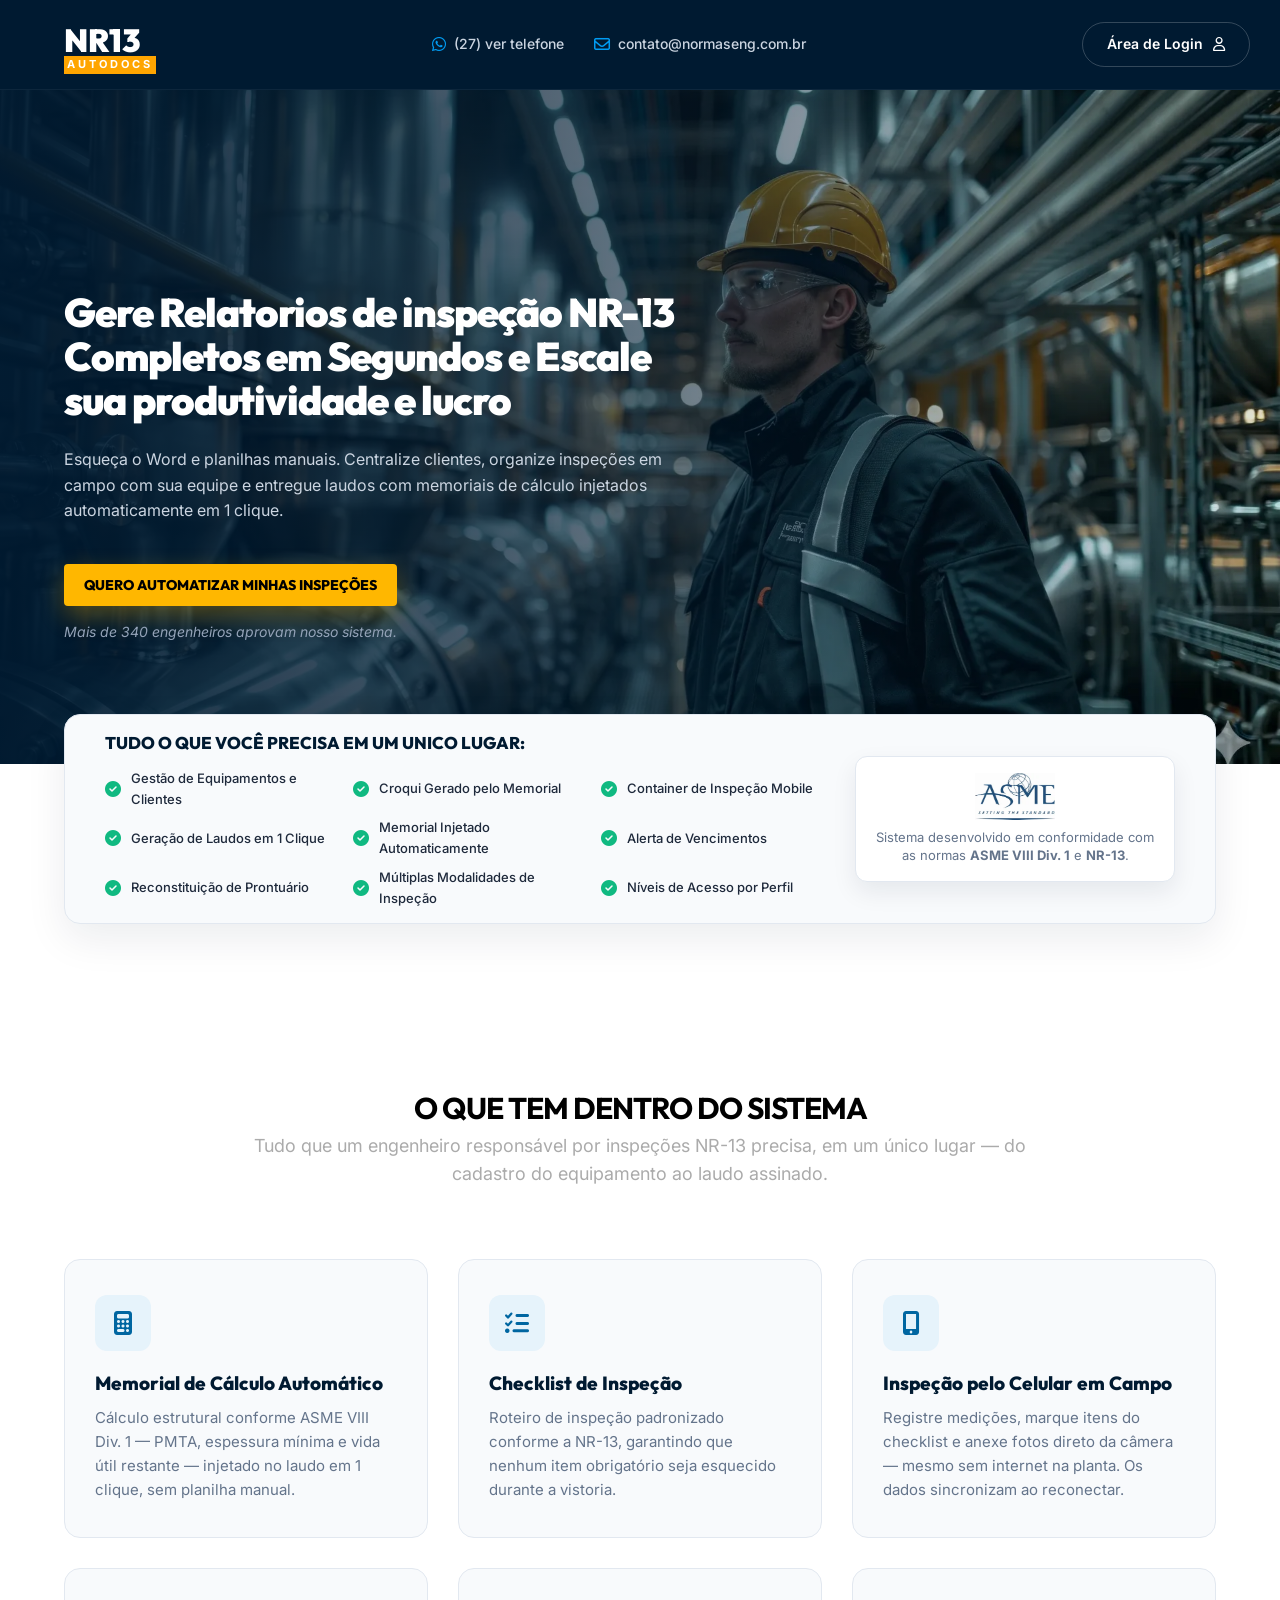
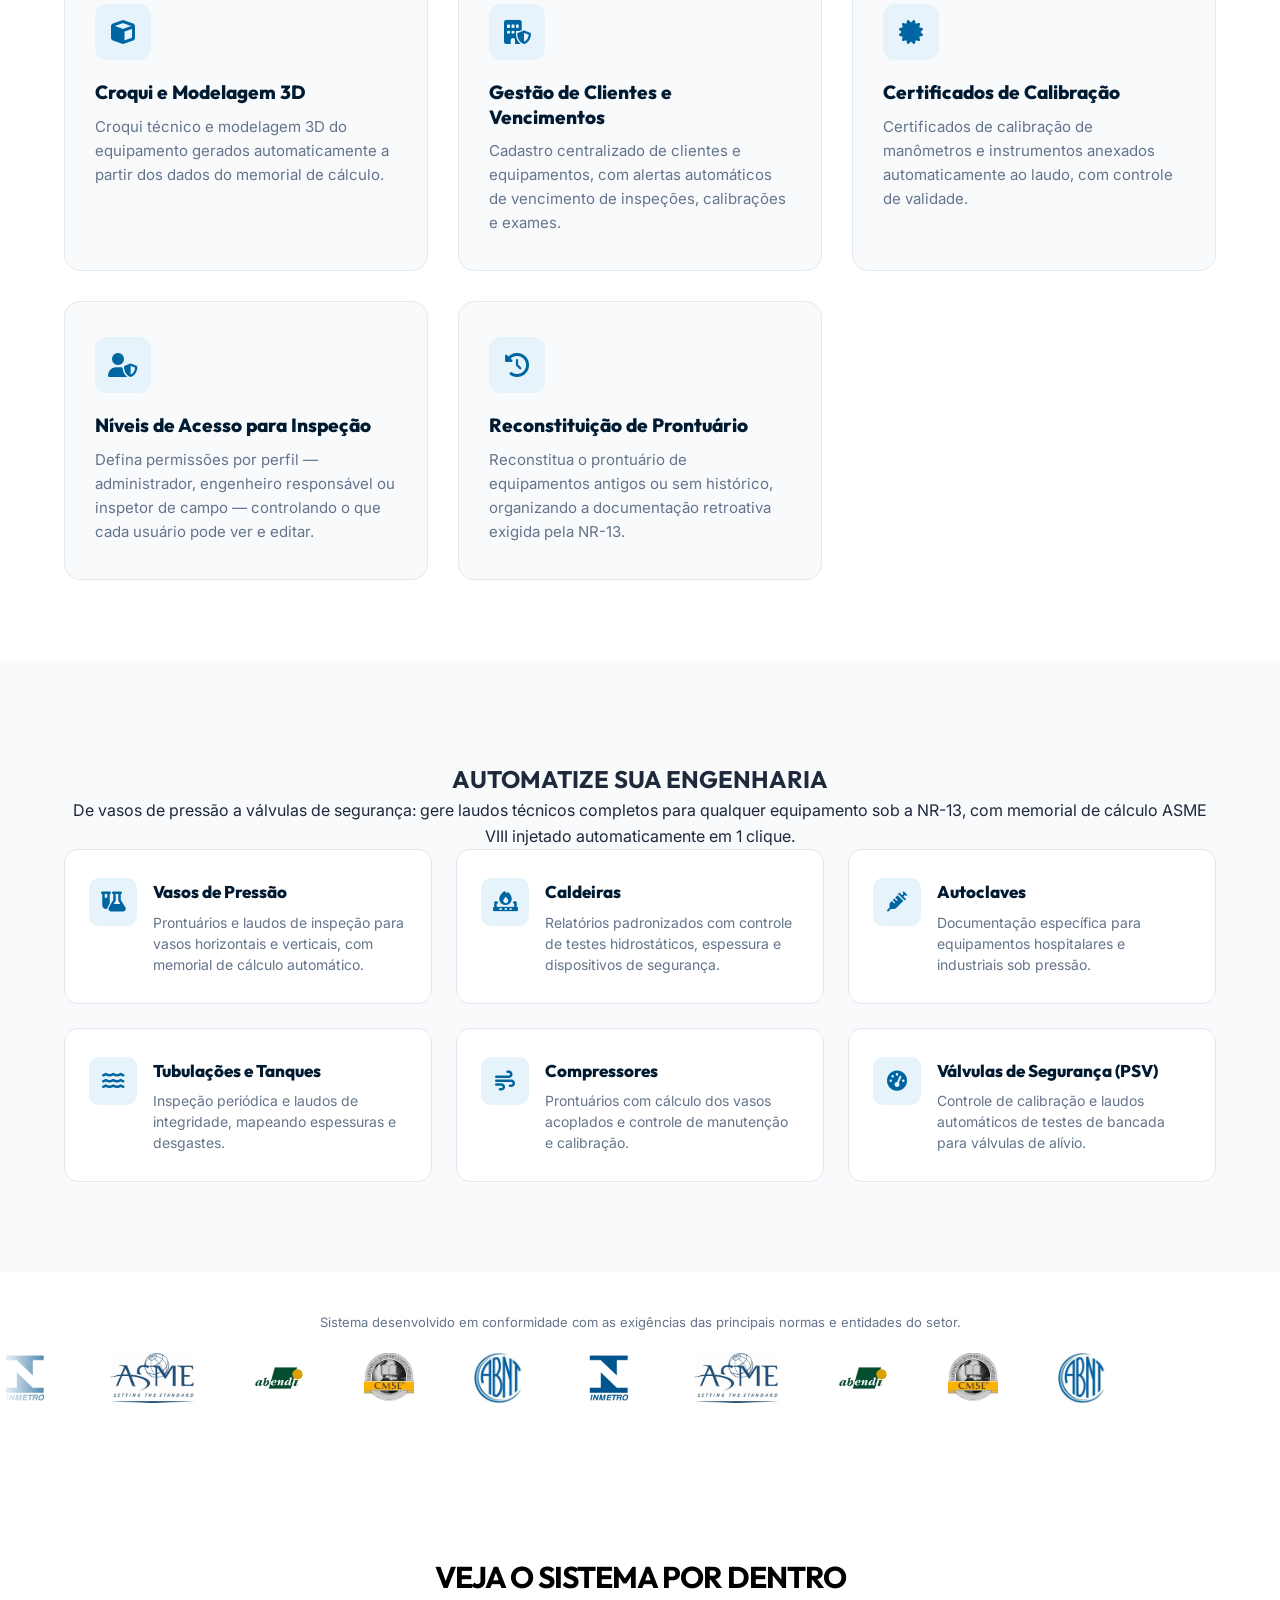
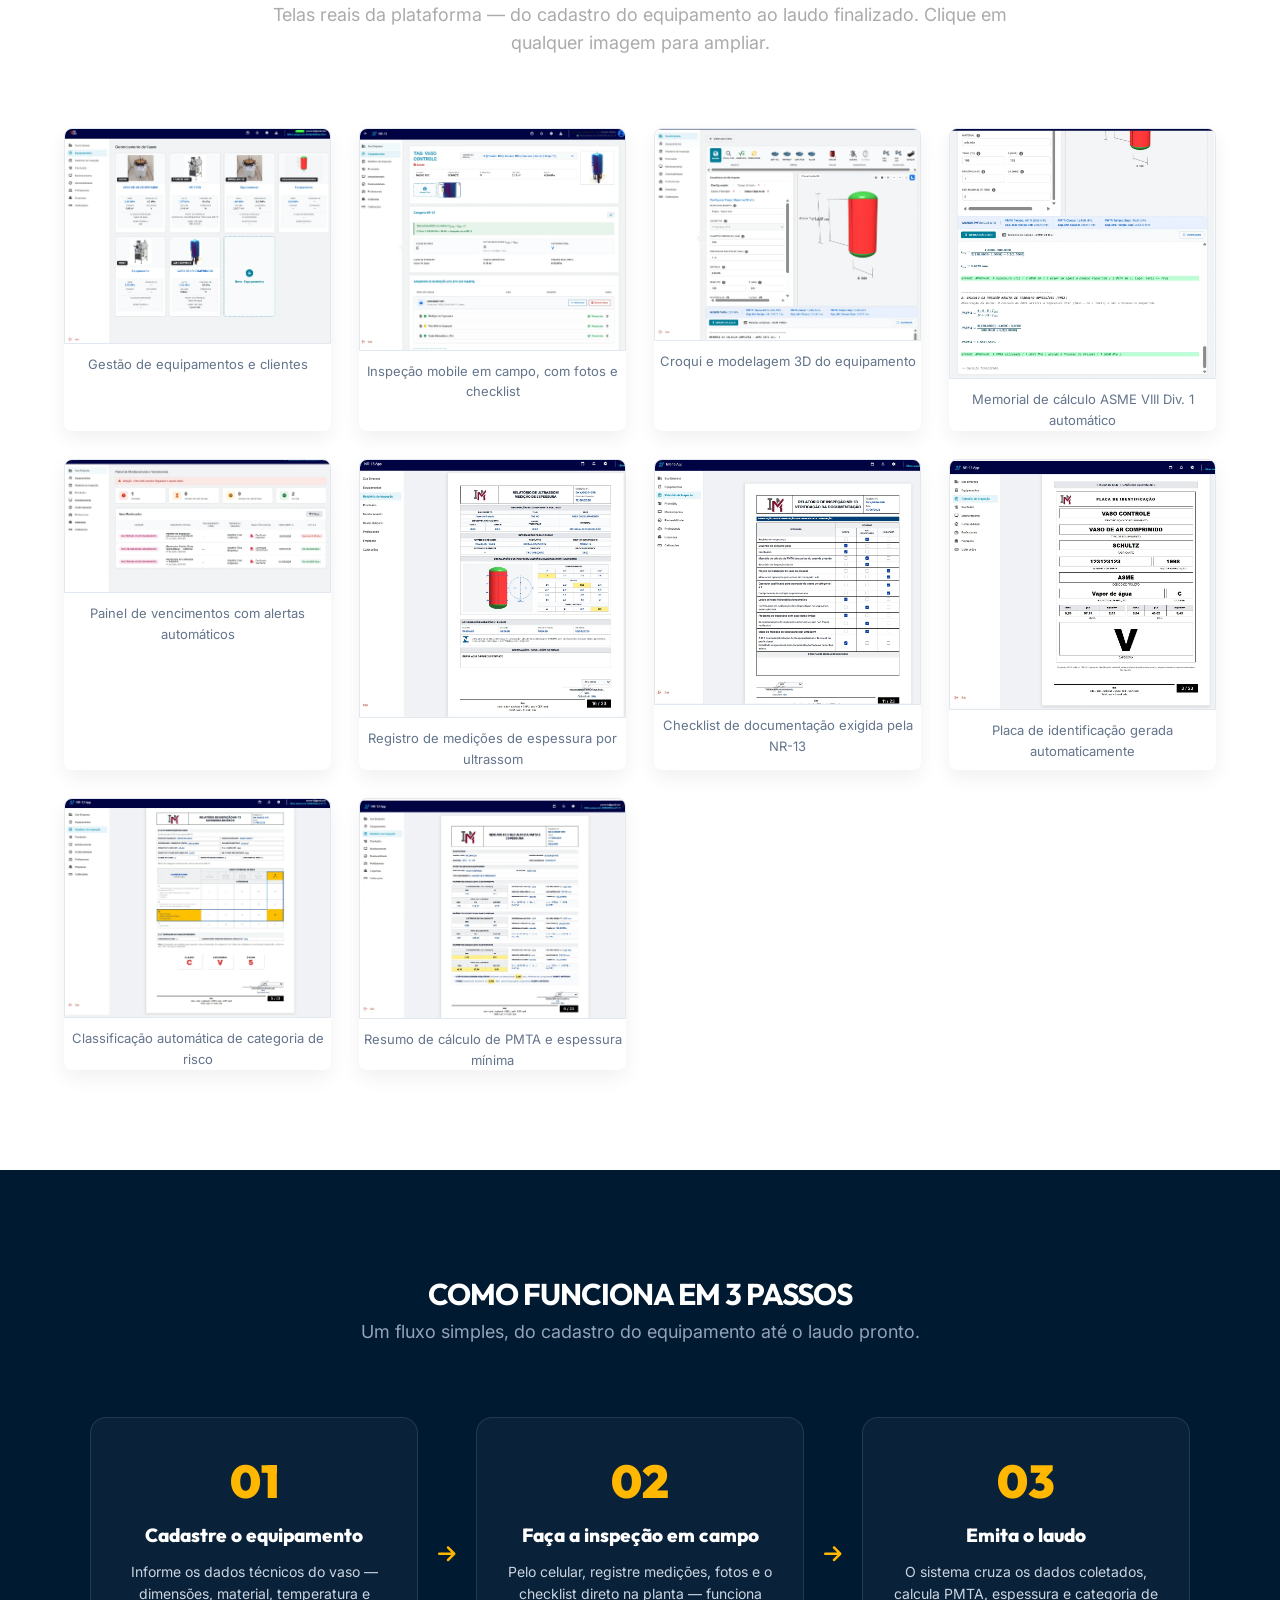
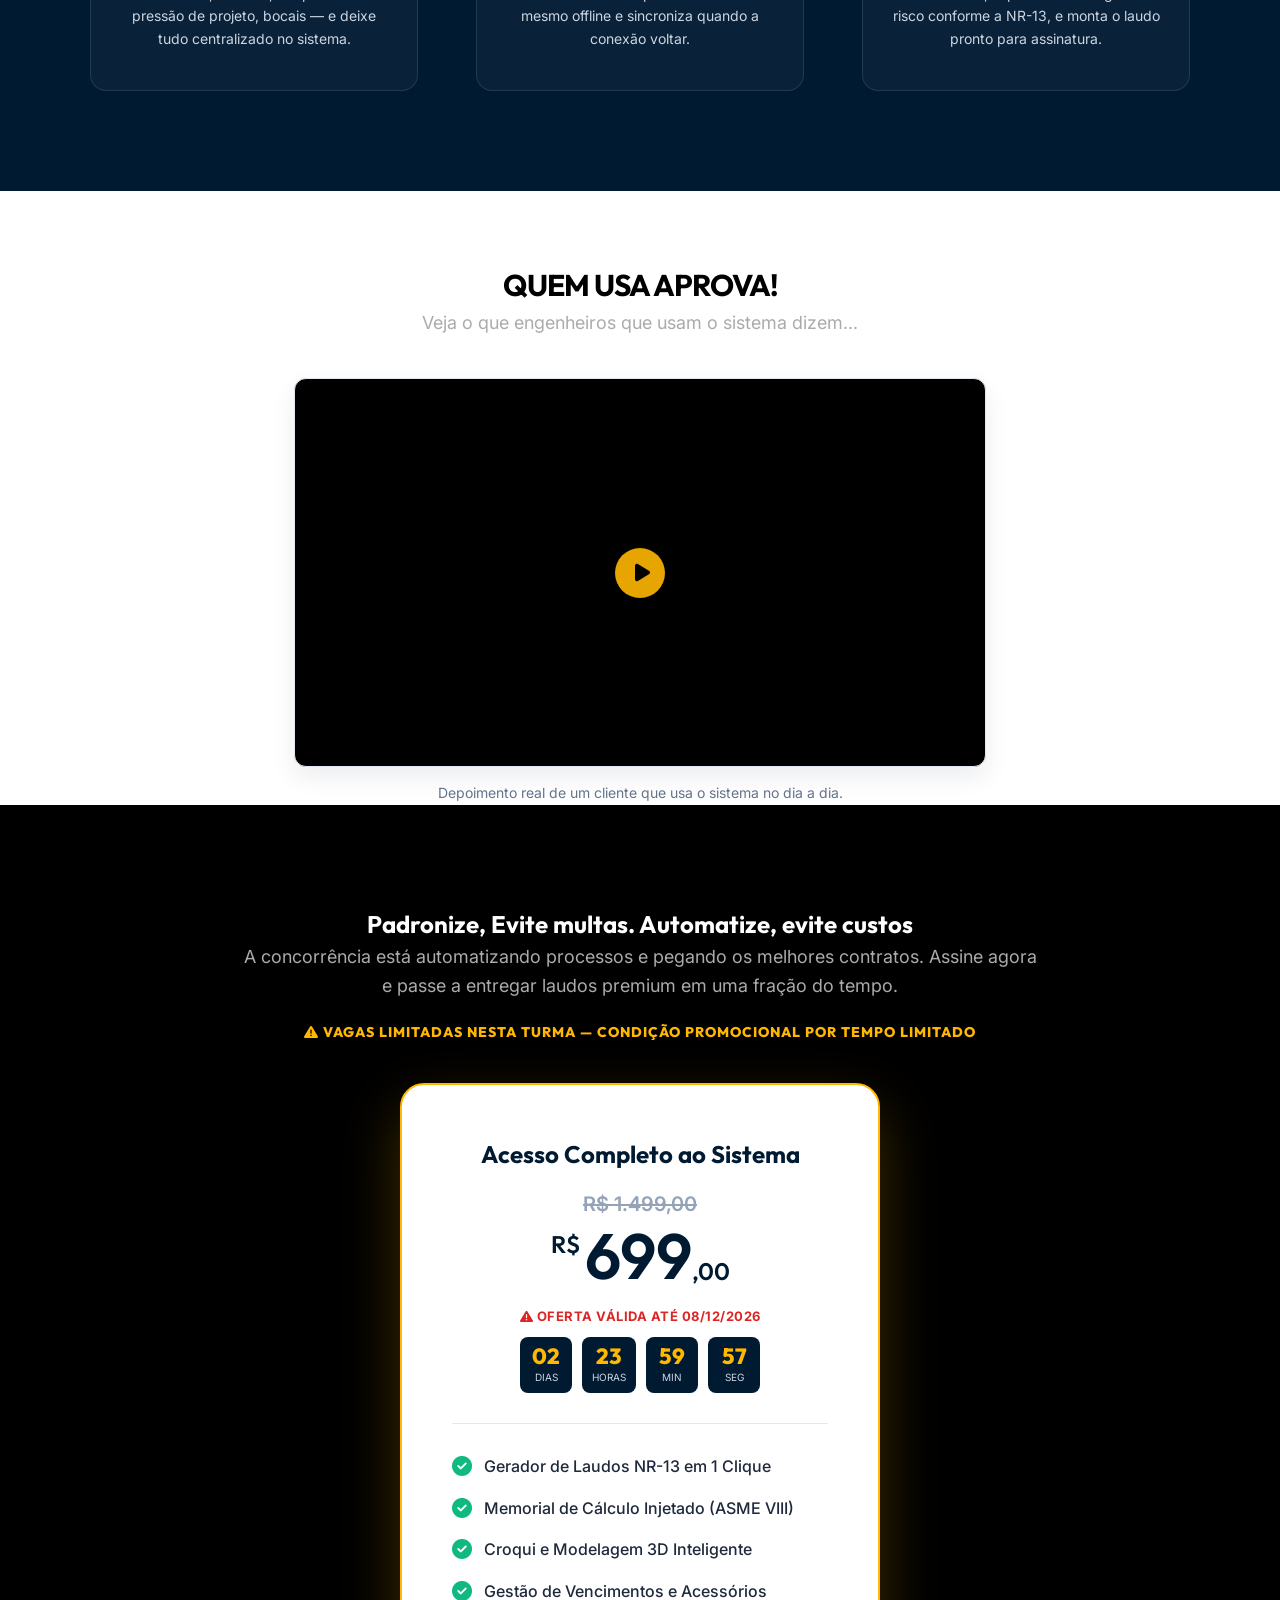
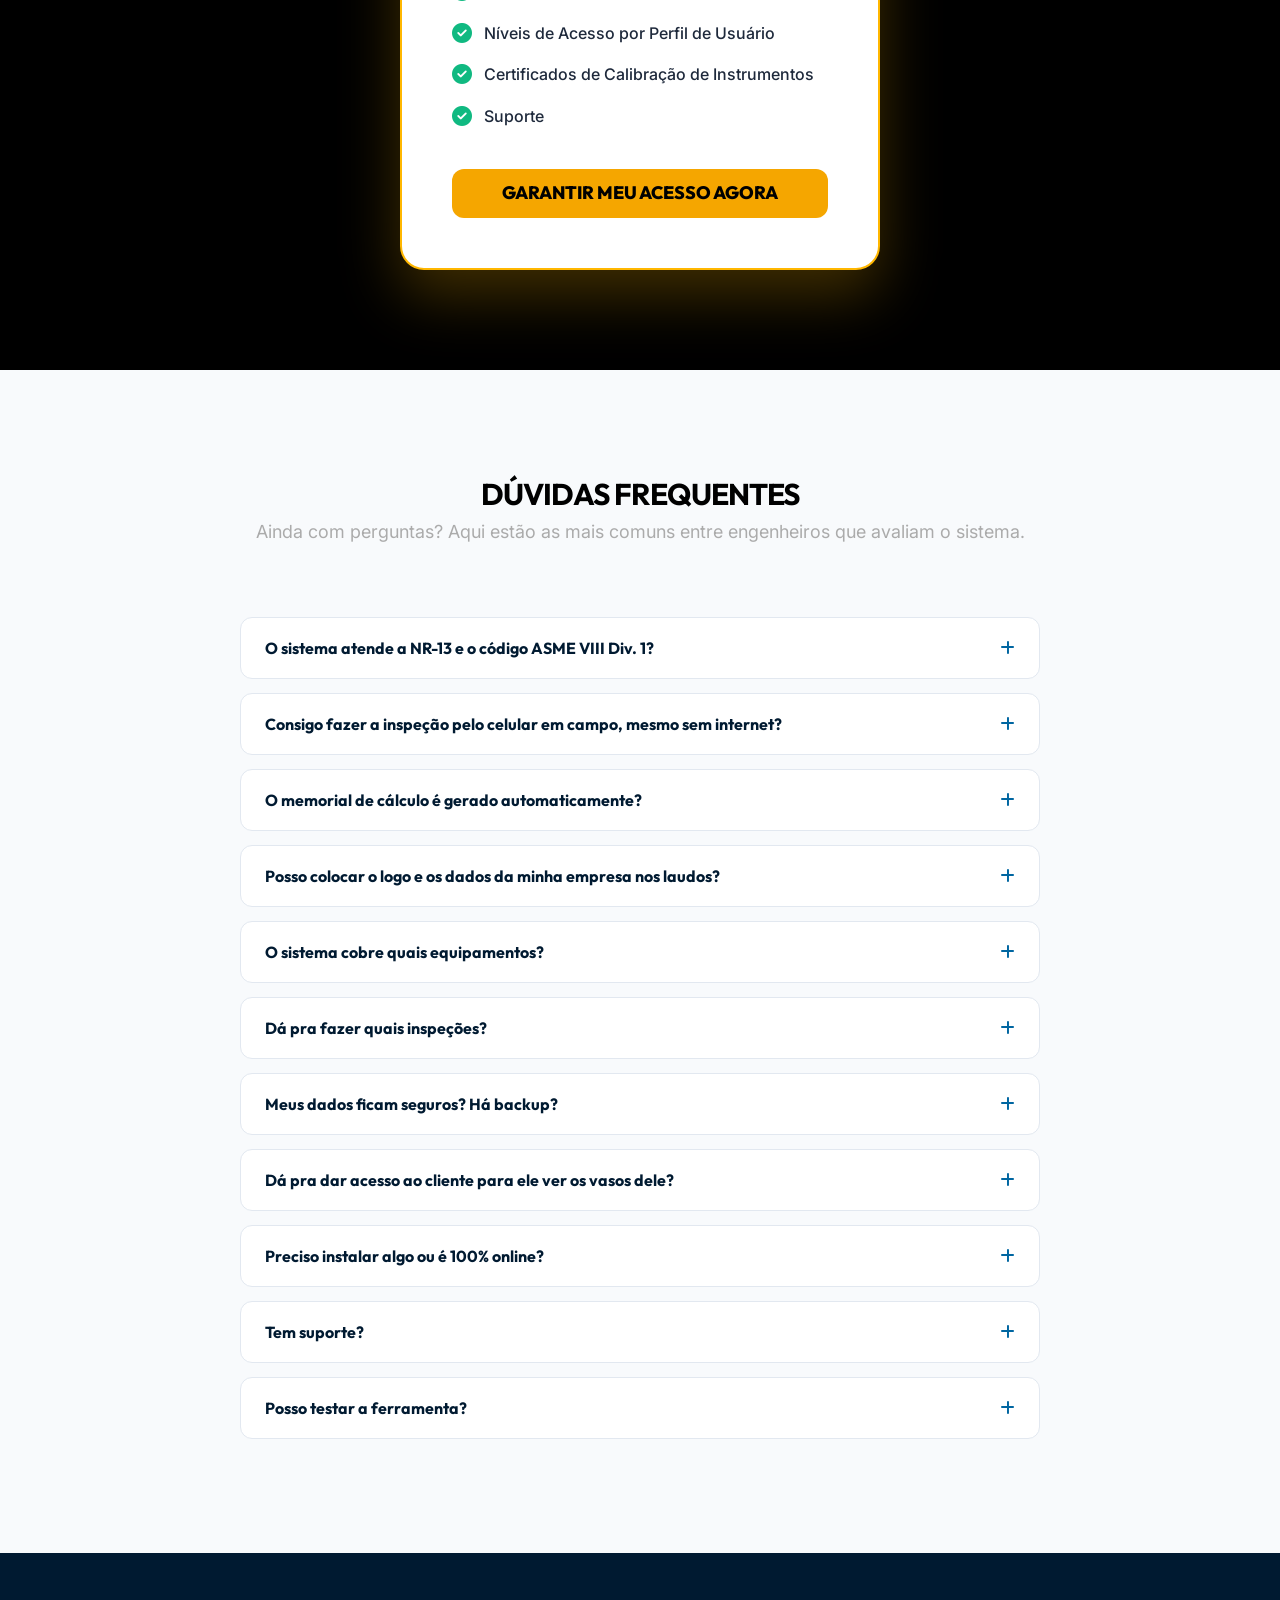
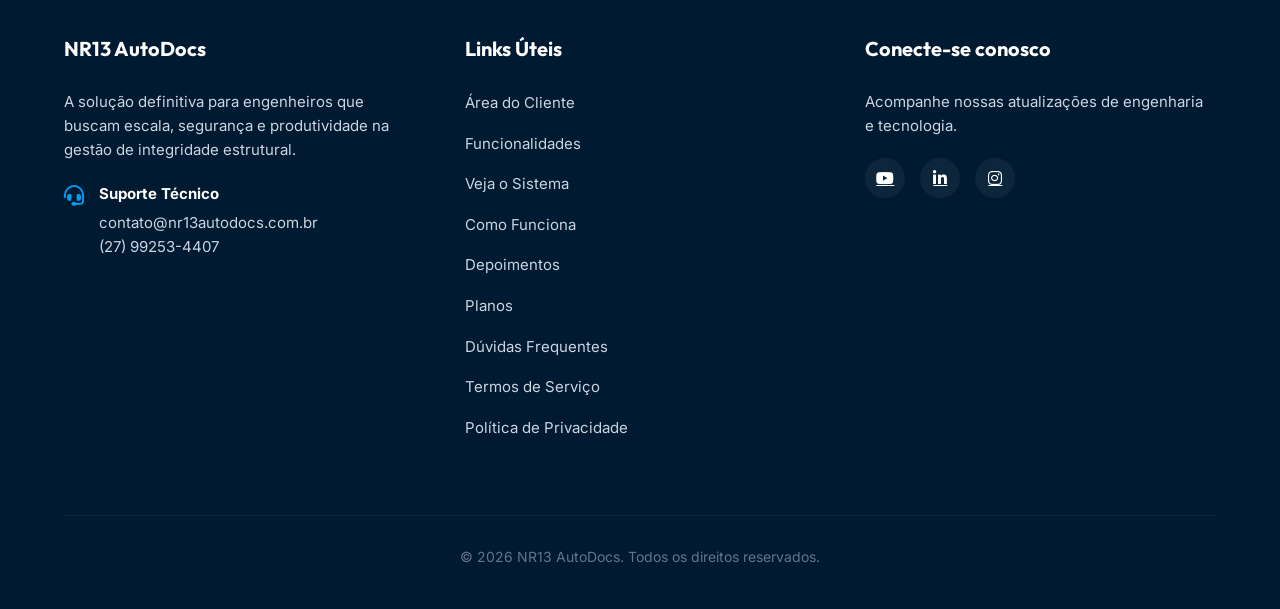
==== commit b45c8db1: "perf: converte imagens para webp e otimiza carregamento da página Converte os 9 prints do sistema de" ====
--- a/index.html
+++ b/index.html
@@ -3,8 +3,13 @@
 <head>
     <meta charset="UTF-8">
     <meta name="viewport" content="width=device-width, initial-scale=1.0">
-    <title>Sistema Gerador de Prontuários NR-13 | Escale sua Engenharia</title>
+    <title>NR13 AutoDocs | Laudos NR-13 com Memorial de Cálculo ASME VIII Automático</title>
+    <meta name="description" content="Sistema para engenheiros gerarem prontuários e laudos de inspeção NR-13 com memorial de cálculo ASME VIII Div. 1 automático, inspeção mobile em campo e croqui 3D do equipamento.">
     <!-- Fontes Premium SaaS: Outfit para Títulos e Inter para Textos -->
+    <link rel="preload" as="image" href="fundo1.webp" fetchpriority="high">
+    <link rel="preconnect" href="https://fonts.googleapis.com">
+    <link rel="preconnect" href="https://fonts.gstatic.com" crossorigin>
+    <link rel="preconnect" href="https://cdnjs.cloudflare.com" crossorigin>
     <link href="https://fonts.googleapis.com/css2?family=Inter:wght@300;400;500;600&family=Outfit:wght@400;600;800;900&display=swap" rel="stylesheet">
     <link rel="stylesheet" href="https://cdnjs.cloudflare.com/ajax/libs/font-awesome/6.4.0/css/all.min.css">
     <style>
@@ -135,32 +140,6 @@
         .client-area-btn:hover {
             background-color: rgba(255, 255, 255, 0.1);
             border-color: #ffffff;
-        }
-
-        .menu-btn {
-            background-color: var(--menu-blue);
-            height: 100%;
-            width: 90px;
-            display: flex;
-            flex-direction: column;
-            justify-content: center;
-            align-items: center;
-            gap: 6px;
-            cursor: pointer;
-            border-left: 1px solid rgba(255,255,255,0.05);
-            transition: background 0.3s;
-        }
-
-        .menu-btn:hover {
-            background-color: var(--primary-blue);
-        }
-
-        .menu-btn span {
-            display: block;
-            width: 30px;
-            height: 2px;
-            background-color: #ffffff;
-            border-radius: 2px;
         }
 
         /* --- SEÇÕES GERAIS --- */
@@ -288,42 +267,42 @@
         .system-compliance-section {
             background-color: var(--bg-light);
             border-radius: 16px;
-            padding: 20px 50px;
-            
+            padding: 14px 40px;
+
             /* --- O AJUSTE PARA O CARD FLUTUANTE --- */
             max-width: 1200px; /* Limita a largura para não virar um paredão */
             width: 90%; /* Mantém um respiro lateral em telas menores */
             margin: -50px auto 60px auto; /* -30px sobe, 'auto' centraliza, 60px empurra a sessão de baixo */
-            position: relative; 
-            z-index: 10; 
+            position: relative;
+            z-index: 10;
             /* -------------------------------------- */
 
             display: flex;
             justify-content: space-between;
             align-items: center;
-            gap: 40px;
+            gap: 30px;
             border: 1px solid #e2e8f0;
             box-shadow: 0 15px 40px rgba(0, 26, 49, 0.08); /* Sombra um pouco mais forte para dar efeito de profundidade */
         }
 
         .compliance-checklist h3 {
             font-family: 'Outfit', sans-serif;
-            font-size: 20px;
+            font-size: 17px;
             color: var(--dark-blue);
-            margin-bottom: 25px;
+            margin-bottom: 12px;
             font-weight: 800;
         }
 
         .compliance-checklist ul {
             list-style: none;
             display: grid;
-            grid-template-columns: 1fr 1fr; /* Divide a lista em 2 colunas */
-            gap: 15px 30px;
+            grid-template-columns: repeat(3, 1fr); /* 3 colunas no desktop */
+            gap: 8px 24px;
         }
 
         .compliance-checklist li {
             font-family: 'Inter', sans-serif;
-            font-size: 14px;
+            font-size: 13px;
             color: var(--text-dark);
             display: flex;
             align-items: center;
@@ -333,12 +312,12 @@
 
         .compliance-checklist li i {
             color: #10b981; /* Verde esmeralda nos ícones */
-            font-size: 18px;
+            font-size: 16px;
         }
 
         .compliance-badge {
             background: #ffffff;
-            padding: 30px;
+            padding: 16px;
             border-radius: 12px;
             box-shadow: 0 10px 25px rgba(0, 26, 49, 0.08);
             text-align: center;
@@ -351,17 +330,23 @@
         }
 
         .asme-img {
-            max-width: 130px;
+            max-width: 80px;
             height: auto;
-            margin-bottom: 15px;
+            margin-bottom: 8px;
         }
 
         .compliance-badge p {
             font-family: 'Inter', sans-serif;
-            font-size: 14px;
+            font-size: 13px;
             color: var(--text-gray);
-            line-height: 1.6;
+            line-height: 1.4;
             margin: 0;
+        }
+
+        @media (max-width: 1150px) {
+            .compliance-checklist ul {
+                grid-template-columns: 1fr 1fr;
+            }
         }
 
         /* Responsividade Extra */
@@ -383,326 +368,159 @@
             }
         }
 
-/* --- COMO FUNCIONA (Telas do Sistema) --- */
-        .how-it-works-section {
-            padding: 10px 5%;
-            background-color: #ffffff; /* Fundo branco para contrastar com a seção cinza claro de cima */
-        }
-
-        .feature-container {
+/* --- FUNCIONALIDADES (CARDS) --- */
+        .functionalities-section {
+            padding: 100px 5% 80px;
+            background-color: #ffffff;
+        }
+
+        .features-grid {
             max-width: 1200px;
             margin: 0 auto;
-            display: flex;
-            flex-direction: column;
-            gap: 0px; /* Espaço generoso entre os blocos para respiro */
-        }
-
-        .feature-row {
-            display: flex;
-            align-items: center;
-            gap: 60px;
-        }
-
-        .feature-row.reverse {
-            flex-direction: row-reverse;
-        }
-
-        .feature-text {
-            flex: 1;
-        }
-
-        .feature-text h3 {
-            font-family: 'Outfit', sans-serif;
-            font-size: 25px;
-            color: var(--dark-blue);
-            margin-bottom: 10px;
-            font-weight: 800;
-            line-height: 1.2;
-        }
-
-        .feature-text p {
-            font-family: 'Inter', sans-serif;
-            font-size: 16px;
-            color: var(--text-gray);
-            margin-bottom: 10px;
-            line-height: 1.7;
-        }
-
-        .feature-text ul {
-            list-style: none;
-        }
-
-        .feature-text ul li {
-            display: flex;
-            align-items: center;
-            gap: 8px;
-            margin-bottom: 10px;
-            font-family: 'Inter', sans-serif;
-            font-size: 15px;
-            color: var(--text-dark);
-            font-weight: 500;
-        }
-
-        .feature-text ul li i {
-            color: var(--accent-color);
-            font-size: 18px;
-        }
-
-        .feature-image {
-            flex: 1;
-            position: relative;
-        }
-
-        .feature-image img {
-            width: 100%;
-            height: auto;
-            border-radius: 16px;
-            box-shadow: 0 25px 50px rgba(0, 26, 49, 0.08); /* Sombra elegante SaaS */
-            border: 1px solid #e2e8f0;
-            transition: transform 0.4s ease, box-shadow 0.4s ease;
-        }
-
-        .feature-image img:hover {
-            transform: translateY(-5px);
-            box-shadow: 0 35px 60px rgba(0, 26, 49, 0.12);
-        }
-
-        /* --- RESPONSIVIDADE COMO FUNCIONA --- */
-        @media (max-width: 992px) {
-            .feature-row, .feature-row.reverse {
-                flex-direction: column;
-                gap: 40px;
-                text-align: center;
-            }
-            .feature-text ul li {
-                justify-content: center;
-                text-align: left;
-            }
-            .feature-container {
-                gap: 80px;
-            }
-        }
-
-/* --- NOVA SEÇÃO: GRADE DE RELATÓRIOS E EQUIPAMENTOS --- */
-        .services-grid-section {
-            padding: 80px 5% 120px 5%; /* AUMENTADO PARA 120px PARA DESGRUDAR O CARD */
-            background-color: var(--bg-light); 
-            text-align: center;
-            position: relative; 
-        }
-
-        /* Div de proteção para a marca d'água */
-        .watermark-wrapper {
-            position: absolute;
-            top: 0; left: 0; width: 100%; height: 100%;
-            overflow: hidden;
-            z-index: 0;
-            pointer-events: none;
-        }
-
-        /* Marca d'água no fundo */
-        .watermark-logo {
-            position: absolute;
-            bottom: 20px;
-            left: -50px;
-            
-            width: 300px; 
-            opacity: 0.1; /* OPACIDADE AUMENTADA PARA 10% PARA FICAR VISÍVEL */
-            transform: rotate(-15deg);
-        }
-
-        .services-section-title {
-            font-family: 'Outfit', sans-serif;
-            font-size: 32px;
-            font-weight: 900;
-            color: var(--dark-blue);
-            text-transform: uppercase;
-            margin-bottom: 15px;
-            letter-spacing: -1px;
-            position: relative;
-            z-index: 2;
-        }
-
-        .services-section-subtitle {
-            font-family: 'Inter', sans-serif;
-            font-size: 18px;
-            color: var(--text-gray);
-            max-width: 800px;
-            margin: 0 auto 50px auto;
-            line-height: 1.6;
-            position: relative;
-            z-index: 2;
-        }
-
-        /* Container da Grade de Cards */
-        .services-grid {
-            display: grid;
-            grid-template-columns: repeat(2, 1fr);
-            gap: 30px;
-            max-width: 1200px;
-            margin: 0 auto;
-            position: relative;
-            z-index: 2;
-        }
-
-.service-card {
-            display: flex;
-            background-color: #ffffff;
-            border-radius: 12px;
-            overflow: hidden;
-            box-shadow: 0 10px 20px rgba(0, 0, 0, 0.05);
-            border: 1px solid #e2e8f0;
-            text-align: left;
-            transition: transform 0.3s ease, box-shadow 0.3s ease;
-            align-items: center; /* Alinha o conteúdo verticalmente no centro */
-        }
-
-        .service-card:hover {
-            transform: translateY(-5px);
-            box-shadow: 0 15px 30px rgba(0, 0, 0, 0.1);
-        }
-
-        .service-img {
-            width: 30%; /* Reduzido de 35% para dar mais espaço ao texto */
-            flex-shrink: 0;
-            background-color: #f8fafc;
-            display: flex;
-            align-items: center;
-            justify-content: center;
-            padding: 10px; /* Reduzido de 15px */
-            align-self: stretch; /* Faz a área cinza da imagem preencher toda a altura do card */
-        }
-
-        .service-img img {
-            width: 100%;
-            height: auto;
-            max-height: 100px; /* REDUZIDO de 180px para deixar o card bem mais fino */
-            object-fit: contain;
-            mix-blend-mode: multiply;
-        }
-
-        .service-content {
-            padding: 20px 25px; /* Reduzido de 30px para afinar o card */
-            flex: 1;
-            display: flex;
-            flex-direction: column;
-            justify-content: center;
-        }
-
-        .service-content h4 {
-            font-family: 'Outfit', sans-serif;
-            font-size: 19px; /* Reduzido levemente */
-            color: var(--dark-blue);
-            margin-bottom: 8px; /* Reduzido o espaço entre título e texto */
-            font-weight: 800;
-        }
-
-        .service-content p {
-            font-family: 'Inter', sans-serif;
-            font-size: 14px; /* Reduzido levemente para caber bem no card fino */
-            color: var(--text-gray);
-            line-height: 1.5; /* Reduzido o espaçamento entre linhas */
-            margin: 0;
-        }
-
-/* --- LISTA DE 3 COLUNAS --- */
-        .deliverables-container {
-            max-width: 1200px;
-            margin: 60px auto 0 auto;
             display: grid;
             grid-template-columns: repeat(3, 1fr);
             gap: 30px;
+        }
+
+        .feature-card {
+            background-color: var(--bg-light);
+            border: 1px solid #e2e8f0;
+            border-radius: 16px;
+            padding: 35px 30px;
+            transition: transform 0.3s ease, box-shadow 0.3s ease, border-color 0.3s ease;
+        }
+
+        .feature-card:hover {
+            transform: translateY(-6px);
+            box-shadow: 0 20px 40px rgba(0, 26, 49, 0.08);
+            border-color: var(--accent-color);
+        }
+
+        .feature-card-icon {
+            width: 56px;
+            height: 56px;
+            border-radius: 12px;
+            background-color: var(--light-blue);
+            display: flex;
+            align-items: center;
+            justify-content: center;
+            margin-bottom: 20px;
+        }
+
+        .feature-card-icon i {
+            font-size: 24px;
+            color: var(--primary-blue);
+        }
+
+        .feature-card h3 {
+            font-family: 'Outfit', sans-serif;
+            font-size: 19px;
+            color: var(--dark-blue);
+            font-weight: 800;
+            margin-bottom: 10px;
+            line-height: 1.3;
+        }
+
+        .feature-card p {
+            font-family: 'Inter', sans-serif;
+            font-size: 15px;
+            color: var(--text-gray);
+            line-height: 1.6;
+            margin: 0;
+        }
+
+        /* --- RESPONSIVIDADE FUNCIONALIDADES --- */
+        @media (max-width: 992px) {
+            .features-grid {
+                grid-template-columns: repeat(2, 1fr);
+            }
+        }
+        @media (max-width: 600px) {
+            .features-grid {
+                grid-template-columns: 1fr;
+            }
+        }
+
+/* --- EQUIPAMENTOS ATENDIDOS --- */
+        .equipamentos-section {
+            padding: 100px 5% 90px;
+            background-color: var(--bg-light);
+            text-align: center;
+        }
+
+        .equip-grid {
+            max-width: 1200px;
+            margin: 0 auto;
+            display: grid;
+            grid-template-columns: repeat(3, 1fr);
+            gap: 24px;
+        }
+
+        .equip-card {
+            background-color: #ffffff;
+            border: 1px solid #e2e8f0;
+            border-radius: 14px;
+            padding: 28px 24px;
             text-align: left;
-            position: relative;
-            z-index: 2; 
-            background: #ffffff;
-            padding: 40px;
-            border-radius: 12px;
-            box-shadow: 0 10px 25px rgba(0,0,0,0.03);
-            border: 1px solid #e2e8f0;
-        }
-
-        .deliverables-column h5 {
+            display: flex;
+            align-items: flex-start;
+            gap: 16px;
+            transition: transform 0.3s ease, box-shadow 0.3s ease;
+        }
+
+        .equip-card:hover {
+            transform: translateY(-4px);
+            box-shadow: 0 15px 30px rgba(0, 26, 49, 0.07);
+        }
+
+        .equip-card-icon {
+            flex-shrink: 0;
+            width: 48px;
+            height: 48px;
+            border-radius: 10px;
+            background-color: var(--light-blue);
+            color: var(--primary-blue);
+            display: flex;
+            align-items: center;
+            justify-content: center;
+            font-size: 20px;
+        }
+
+        .equip-card h4 {
             font-family: 'Outfit', sans-serif;
-            font-size: 18px;
+            font-size: 17px;
             color: var(--dark-blue);
-            margin-bottom: 20px;
-            padding-bottom: 10px;
-            border-bottom: 2px solid var(--light-blue);
-        }
-
-        .deliverables-list {
-            list-style: none;
-        }
-
-        .deliverables-list li {
+            font-weight: 800;
+            margin-bottom: 6px;
+        }
+
+        .equip-card p {
             font-family: 'Inter', sans-serif;
             font-size: 14px;
-            color: var(--text-dark);
-            margin-bottom: 12px;
-            display: flex;
-            align-items: flex-start;
-            gap: 10px;
-            font-weight: 500;
-            line-height: 1.4;
-        }
-
-        .deliverables-list li i {
-            color: #10b981;
-            margin-top: 2px;
-            font-size: 14px;
-        }
-
-/* --- CARD DE LOGOS DAS NORMAS SOBREPOSTO --- */
-        /* --- CARD DE LOGOS DAS NORMAS SOBREPOSTO --- */
-        .logos-overlap-container {
-            position: absolute;
-            bottom: 0;
-            left: 0;
-            width: 100%;
-            transform: translateY(50%); 
-            z-index: 20;
-            display: flex;
-            flex-direction: column; /* Empilha o texto e o card */
-            align-items: center;    /* Centraliza ambos na tela */
-            gap: 12px;              /* Espaço entre o texto e a borda do card */
-            padding: 0 5%;
-        }
-
-        .logos-overlap-card {
+            color: var(--text-gray);
+            line-height: 1.5;
+            margin: 0;
+        }
+
+        /* --- FAIXA DE NORMAS E CERTIFICAÇÕES --- */
+        .trust-logos-section {
             background-color: #ffffff;
-            
-            border-radius: 12px;
-            padding: 10px;
-            display: flex;
-            align-items: center;
-            max-width: 1050px;
-            width: 100%;
-            box-shadow: 0 15px 40px rgba(0, 0, 0, 0.1);
-            overflow: hidden;
-        }
-
-        .logos-header-text {
+            padding: 40px 0 50px;
+            text-align: center;
+        }
+
+        .trust-logos-text {
             font-family: 'Inter', sans-serif;
             font-size: 13px;
-            color: var(--text-dark);
-            text-align: center;
-            font-weight: 500;
-            line-height: 1.4;
-        }
-
-        .logos-header-text span {
-            font-weight: 400;
-            font-style: italic;
             color: var(--text-gray);
-        }
-
-        /* O EFEITO DE CARROSSEL CONTÍNUO */
+            margin-bottom: 20px;
+            padding: 0 5%;
+        }
+
         .logos-track-container {
             width: 100%;
             overflow: hidden;
             position: relative;
-            /* Efeito de fade nas pontas para não cortar a imagem do nada */
             -webkit-mask-image: linear-gradient(to right, transparent, black 5%, black 95%, transparent);
             mask-image: linear-gradient(to right, transparent, black 5%, black 95%, transparent);
         }
@@ -720,9 +538,9 @@
         }
 
         .logos-track img {
-            max-height: 60px; 
+            max-height: 50px;
             width: auto;
-            mix-blend-mode: multiply; 
+            mix-blend-mode: multiply;
             transition: transform 0.3s ease;
             flex-shrink: 0;
         }
@@ -733,141 +551,147 @@
 
         @keyframes scrollLogos {
             0% { transform: translateX(0); }
-            100% { transform: translateX(calc(-50% - 30px)); } 
-        }
-
-        @media (max-width: 768px) {
-            .logos-overlap-card { padding: 20px; }
-            .logos-track img { max-height: 45px; }
-        }
-
-        /* Ajuste na Prova Social para não colar no Card */
+            100% { transform: translateX(calc(-50% - 30px)); }
+        }
+
         .social-proof-section {
-            padding: 180px 0 0 0; /* AUMENTADO PARA 180px PARA DESGRUDAR */
+            padding: 70px 0 0 0;
             background-color: white;
         }
 
-/* Responsividade */
+        /* Responsividade */
         @media (max-width: 992px) {
-            .services-grid { grid-template-columns: 1fr; }
-            .deliverables-container { grid-template-columns: 1fr; }
-            .service-card { flex-direction: column; }
-            .service-img { width: 100%; height: 200px; border-bottom: 1px solid #e2e8f0; }
-            .watermark-logo { width: 300px; bottom: 0px; left: -20px; }
-            
-            .inmetro-overlap-card {
-                flex-direction: column;
-                text-align: center;
-                padding: 25px 20px;
-                gap: 15px;
-            }
-            .inmetro-overlap-card p { text-align: center; }
-            .services-grid-section { padding-bottom: 160px; } /* Dá espaço pro card não quebrar no celular */
-        }
-
-/* --- SEÇÃO CARROSSEL DE RELATÓRIOS (EFEITO 3D) CORRIGIDO --- */
+            .equip-grid { grid-template-columns: 1fr 1fr; }
+        }
+        @media (max-width: 600px) {
+            .equip-grid { grid-template-columns: 1fr; }
+            .logos-track img { max-height: 38px; }
+        }
+
+/* --- GALERIA DE PRINTS DO SISTEMA (GRADE) --- */
         .report-showcase-section {
-            padding: 60px 0 20px 0;
+            padding: 100px 5%;
             background-color: #ffffff;
             text-align: center;
-            overflow: hidden;
-            width: 100vw; /* Garante que a seção use a largura real da tela para achar o meio exato */
-            margin-left: calc(-50vw + 50%); /* Hack para ignorar limites laterais e cravar o centro */
         }
 
         .report-showcase-container {
-            position: relative;
-            width: 100%;
+            max-width: 1300px;
+            margin: 0 auto;
         }
 
         .report-showcase-track {
-            display: flex;
-            align-items: center;
-            overflow-x: auto;
-            scroll-snap-type: x mandatory; /* O "Ímã" que trava no centro */
-            scroll-behavior: smooth;
-            padding: 50px calc(50vw - 180px); /* Usa 50vw (metade da tela visual) para centralizar perfeito */
-            gap: 40px;
-            -ms-overflow-style: none;
-            scrollbar-width: none;
-            -webkit-mask-image: linear-gradient(to right, transparent 0%, black 20%, black 80%, transparent 100%);
-            mask-image: linear-gradient(to right, transparent 0%, black 20%, black 80%, transparent 100%);
-        }
-
-        .report-showcase-track::-webkit-scrollbar {
-            display: none;
+            display: grid;
+            grid-template-columns: repeat(4, 1fr);
+            gap: 28px;
         }
 
         .report-showcase-slide {
-            flex: 0 0 360px; /* Largura cravada */
-            scroll-snap-align: center;
-            transition: all 0.5s cubic-bezier(0.25, 0.8, 0.25, 1); 
-            opacity: 0.4; 
-            transform: scale(0.8); 
-            border-radius: 4px;
-            box-shadow: 0 5px 15px rgba(0,0,0,0.1);
-            box-sizing: border-box; /* Protege a largura de 360px contra quebras de borda */
+            border-radius: 8px;
+            box-shadow: 0 8px 20px rgba(0, 0, 0, 0.06);
+            box-sizing: border-box;
+            transition: transform 0.3s ease, box-shadow 0.3s ease;
+        }
+
+        .report-showcase-slide:hover {
+            transform: translateY(-4px);
+            box-shadow: 0 15px 30px rgba(0, 26, 49, 0.12);
+        }
+
+        .showcase-section-heading {
+            padding: 0 5%;
+        }
+
+        @media (max-width: 992px) {
+            .report-showcase-track { grid-template-columns: repeat(2, 1fr); }
+        }
+        @media (max-width: 560px) {
+            .report-showcase-track { grid-template-columns: 1fr; }
+        }
+
+        /* --- COMO FUNCIONA EM 3 PASSOS --- */
+        .steps-section {
+            padding: 100px 5%;
+            background-color: var(--dark-blue);
+            text-align: center;
+        }
+
+        .steps-section .section-title,
+        .steps-section .section-subtitle {
+            color: #ffffff;
+        }
+
+        .steps-section .section-subtitle {
+            color: #94a3b8;
+        }
+
+        .steps-grid {
+            max-width: 1100px;
+            margin: 50px auto 0;
+            display: flex;
+            align-items: center;
+            gap: 20px;
+        }
+
+        .step-card {
+            flex: 1;
+            background-color: rgba(255, 255, 255, 0.04);
+            border: 1px solid rgba(255, 255, 255, 0.1);
+            border-radius: 16px;
+            padding: 40px 26px;
+            text-align: center;
+        }
+
+        .step-number {
+            font-family: 'Outfit', sans-serif;
+            font-size: 46px;
+            font-weight: 900;
+            color: var(--cta-color);
+            margin-bottom: 16px;
+            line-height: 1;
+        }
+
+        .step-card h3 {
+            font-family: 'Outfit', sans-serif;
+            font-size: 19px;
+            color: #ffffff;
+            font-weight: 800;
+            margin-bottom: 10px;
+        }
+
+        .step-card p {
+            font-family: 'Inter', sans-serif;
+            font-size: 14px;
+            color: #cbd5e1;
+            line-height: 1.6;
+            margin: 0;
+        }
+
+        .step-connector {
+            flex-shrink: 0;
+            color: var(--cta-color);
+            font-size: 20px;
+        }
+
+        @media (max-width: 900px) {
+            .steps-grid { flex-direction: column; }
+            .step-connector { transform: rotate(90deg); }
+        }
+
+        .showcase-caption {
+            font-family: 'Inter', sans-serif;
+            font-size: 13px;
+            color: var(--text-gray);
+            margin-top: 10px;
+            text-align: center;
         }
 
         .report-showcase-slide img {
             width: 100%;
             height: auto;
             display: block;
-            border-radius: 4px;
+            border-radius: 8px 8px 0 0;
             border: 1px solid #e2e8f0;
-        }
-
-        /* A folha em FOCO no centro */
-        .report-showcase-slide.active-slide {
-            opacity: 1;
-            transform: scale(1.1); 
-            z-index: 2;
-            box-shadow: 0 25px 50px rgba(0,26,49,0.2);
-            border-color: var(--primary-blue);
-        }
-
-        /* Setinhas Flutuantes */
-        .showcase-btn {
-            position: absolute;
-            top: 50%;
-            transform: translateY(-50%);
-            background-color: var(--dark-blue);
-            color: #ffffff;
-            border: none;
-            width: 50px;
-            height: 50px;
-            border-radius: 50%;
-            cursor: pointer;
-            z-index: 10;
-            font-size: 20px;
-            box-shadow: 0 10px 20px rgba(0,0,0,0.2);
-            transition: all 0.3s ease;
-            display: flex;
-            align-items: center;
-            justify-content: center;
-        }
-
-        .showcase-btn:hover {
-            background-color: var(--primary-blue);
-            transform: translateY(-50%) scale(1.1);
-        }
-
-        .showcase-btn.prev { left: 5%; }
-        .showcase-btn.next { right: 5%; }
-
-        @media (max-width: 768px) {
-            .report-showcase-track {
-                /* A matemática muda para centralizar o novo tamanho (metade de 300 é 150) */
-                padding: 40px calc(50vw - 150px); 
-                gap: 20px;
-            }
-            /* Aumentado de 240px para 300px (o scale ativo de 1.1 vai deixar ele gigante e legível) */
-            .report-showcase-slide { flex: 0 0 300px; } 
-            
-            .showcase-btn { width: 40px; height: 40px; font-size: 16px; }
-            /* Setas empurradas mais para a borda para não sobrepor muito a imagem maior */
-            .showcase-btn.prev { left: 1%; }
-            .showcase-btn.next { right: 1%; }
         }
 
         /* --- MODAL (LIGHTBOX) DAS IMAGENS TELA CHEIA --- */
@@ -937,194 +761,15 @@
             transform: scale(1.1);
         }
 
-/* --- PROVA SOCIAL COMPLETO --- */
-
-.carousel-wrapper {
-            background-color: #ffffff;
-            padding: 20px 5% 40px 5%; 
-            width: 100%;
-            box-shadow: 0 10px 30px rgba(0, 26, 49, 0.03);
-            margin-bottom: 0; /* Tiramos a margem de 40px que gerava a faixa cinza */
-        }
-
-        .social-proof-carousel {
-            display: flex;
-            gap: 24px;
-            overflow-x: auto;
-            scroll-snap-type: x mandatory;
-            padding-bottom: 10px;
-            -ms-overflow-style: none; /* Esconde scrollbar nativa IE/Edge */
-            scrollbar-width: none; /* Esconde scrollbar nativa Firefox */
-        }
-        
-        .social-proof-carousel::-webkit-scrollbar {
-            display: none; /* Esconde scrollbar nativa Chrome/Safari */
-        }
-
-        /* --- ESTRUTURA DOS CARDS --- */
-        /* --- ESTRUTURA DOS CARDS (ATUALIZADA: MAIS FINOS) --- */
-        .sp-card {
-            flex: 0 0 calc(33.333% - 16px); 
-            scroll-snap-align: start;
-            background: var(--bg-light);
-            border: 1px solid #f1f1f1;
-            border-radius: 12px;
-            padding: 10px; /* Reduzido de 30px */
-            display: flex;
-            flex-direction: column;
-            transition: transform 0.3s ease;
-        }
-
-        .sp-card:hover {
-            transform: translateY(-3px);
-            border-color: var(--accent-color);
-            cursor: pointer;
-        }
-
-        .sp-user-info {
-            display: flex;
-            align-items: center;
-            gap: 12px; /* Reduzido de 15px */
-            margin-bottom: 12px; /* Reduzido de 20px */
-        }
-
-        .sp-avatar {
-            width: 45px; /* Reduzido de 60px */
-            height: 45px; /* Reduzido de 60px */
-            border-radius: 50%;
-            object-fit: cover;
-            border: 2px solid var(--primary-blue);
-        }
-
-        .sp-name-role {
-            display: flex;
-            flex-direction: column;
-            align-items: flex-start;
-            text-align: left;
-        }
-
-        .sp-name {
-            font-family: 'Outfit', sans-serif;
-            font-size: 16px; /* Reduzido de 20px */
-            font-weight: 800;
-            color: var(--dark-blue);
-        }
-
-        .sp-role {
-            font-family: 'Inter', sans-serif;
-            font-size: 12px; /* Reduzido de 14px */
-            color: var(--text-gray);
-            font-weight: 500;
-            line-height: 1.2;
-            margin-top: 2px;
-        }
-
-        .sp-text {
-            font-family: 'Inter', sans-serif;
-            font-size: 13px; /* Reduzido de 15px */
-            color: var(--text-dark);
-            font-style: italic;
-            line-height: 1.4; /* Reduzido de 1.6 */
-            margin: 0;
-        }
-
-        /* --- PONTINHOS DO CARROSSEL --- */
-        .carousel-dots {
-            display: flex;
-            justify-content: center;
-            gap: 8px;
-            margin-top: 5px;
-        }
-
-        .dot {
-            width: 8px;
-            height: 8px;
-            background-color: #cbd5e1;
-            border-radius: 50%;
-            cursor: pointer;
-            transition: background-color 0.3s ease, transform 0.3s ease;
-        }
-
-        .dot:hover {
-            background-color: #94a3b8;
-        }
-
-        .dot.active {
-            background-color: var(--primary-blue);
-            transform: scale(1.3);
-        }
-
-        /* --- BOTÃO --- */
-        .sp-action {
-            text-align: center;
+/* --- PROVA SOCIAL: VÍDEO EM DESTAQUE --- */
+
+        .featured-video-wrap {
+            max-width: 820px;
+            margin: 40px auto 0;
             padding: 0 5%;
         }
 
-        .sp-btn {
-            display: inline-block;
-            background-color: var(--cta-color);
-            color: #000;
-            font-family: 'Inter', sans-serif;
-            font-size: 16px;
-            font-weight: 600;
-            text-decoration: none;
-            padding: 16px 40px;
-            border-radius: 50px;
-            transition: background-color 0.3s ease, transform 0.2s ease;
-        }
-
-        .sp-btn:hover {
-            background-color: var(--cta-hover);
-            transform: translateY(-2px);
-        }
-
-        /* --- RESPONSIVIDADE --- */
-        @media (max-width: 1024px) {
-            .sp-card {
-                flex: 0 0 calc(50% - 12px);
-            }
-        }
-
-        
-
-/* --- CARROSSEL DE VÍDEOS MOBILE --- */
-        /* --- CARROSSEL DE VÍDEOS MOBILE --- */
-        .video-carousel-section {
-            margin-top: 10px;
-            padding-top: 30px;
-            border-top: 1px solid #e4e5e688;
-            text-align: center;
-        }
-        
-        .video-carousel-title {
-            font-family: 'Outfit', sans-serif;
-            font-size: 22px;
-            color: var(--dark-blue);
-            margin-bottom: 25px;
-            font-weight: 800;
-        }
-
-        .video-carousel-container {
-            display: flex;
-            gap: 25px; /* Aumentado o gap entre os vídeos */
-            overflow-x: auto;
-            scroll-snap-type: x mandatory;
-            padding-bottom: 20px;
-            -ms-overflow-style: none; 
-            scrollbar-width: none; 
-            justify-content: center;
-            align-items: flex-start;
-        }
-
-        .video-carousel-container::-webkit-scrollbar {
-            display: none; 
-        }
-
-        /* Container que agrupa o vídeo e o texto embaixo */
-        .video-item-wrapper {
-            flex: 0 0 auto;
-            scroll-snap-align: center;
-            width: 220px; /* Largura levemente maior */
+        .featured-video-item {
             display: flex;
             flex-direction: column;
             gap: 15px;
@@ -1222,16 +867,22 @@
             transform: translate(-50%, -50%) scale(1.1);
         }
 
-        /* --- TEXTO DE DEPOIMENTO ABAIXO DO VÍDEO --- */
-        .video-testimonial {
+        .featured-video-card {
+            width: 100%;
+            height: auto;
+            aspect-ratio: 16 / 9;
+        }
+
+        .featured-video-card video {
+            object-fit: contain;
+        }
+
+        .featured-video-caption {
             font-family: 'Inter', sans-serif;
-            font-size: 13px;
-            color: var(--text-dark);
-            font-style: italic;
-            text-align: left;
-            line-height: 1.5;
+            font-size: 14px;
+            color: var(--text-gray);
+            text-align: center;
             margin: 0;
-            padding: 0 5px;
         }
 
         /* --- MODAL (LIGHTBOX) DO VÍDEO TELA CHEIA --- */
@@ -1297,6 +948,80 @@
 
         .close-video-modal:hover {
             transform: scale(1.1);
+        }
+
+        /* --- NOTIFICAÇÃO DE PROVA SOCIAL (TOAST) --- */
+        #social-proof-toast-container {
+            position: fixed;
+            bottom: 20px;
+            left: 20px;
+            z-index: 9998;
+            display: flex;
+            flex-direction: column;
+            gap: 10px;
+            pointer-events: none;
+        }
+
+        .sp-toast {
+            display: flex;
+            align-items: center;
+            gap: 12px;
+            background-color: #ffffff;
+            border: 1px solid #e2e8f0;
+            border-radius: 10px;
+            box-shadow: 0 10px 25px rgba(0, 26, 49, 0.12);
+            padding: 12px 16px;
+            max-width: 290px;
+            opacity: 0;
+            transform: translateY(20px);
+            transition: opacity 0.4s ease, transform 0.4s ease;
+        }
+
+        .sp-toast.show {
+            opacity: 1;
+            transform: translateY(0);
+        }
+
+        .sp-toast-icon {
+            flex-shrink: 0;
+            width: 34px;
+            height: 34px;
+            border-radius: 50%;
+            background-color: #10b981;
+            color: #ffffff;
+            display: flex;
+            align-items: center;
+            justify-content: center;
+            font-size: 15px;
+        }
+
+        .sp-toast-text {
+            font-family: 'Inter', sans-serif;
+            font-size: 13px;
+            color: var(--text-dark);
+            line-height: 1.4;
+        }
+
+        .sp-toast-text strong {
+            color: var(--dark-blue);
+        }
+
+        .sp-toast-time {
+            display: block;
+            font-size: 11px;
+            color: var(--text-gray);
+            margin-top: 2px;
+        }
+
+        @media (max-width: 480px) {
+            #social-proof-toast-container {
+                left: 12px;
+                right: 12px;
+                bottom: 12px;
+            }
+            .sp-toast {
+                max-width: 100%;
+            }
         }
 
         /* --- POPUP DE CONTATO (TELEFONE) --- */
@@ -1441,70 +1166,14 @@
             transform: scale(1.1);
         }
 
-        /* --- DOIS PLANOS NA SEÇÃO DE PREÇOS --- */
-        .pricing-plans-grid {
-            display: flex;
-            flex-wrap: wrap;
-            justify-content: center;
-            align-items: stretch;
-            gap: 30px;
-            margin-top: 50px;
-        }
-
-        .pricing-plans-grid .pricing-card-modern {
-            margin: 0;
-            flex: 1 1 380px;
-            max-width: 420px;
-            display: flex;
-            flex-direction: column;
-        }
-
-        .pricing-plans-grid .pricing-features {
-            flex: 1;
-        }
-
         .pricing-card-modern.featured {
             border-color: var(--cta-color);
             box-shadow: 0 25px 60px rgba(255, 183, 0, 0.25);
         }
 
-        .plan-period {
-            display: block;
-            text-align: center;
-            font-family: 'Inter', sans-serif;
-            font-size: 14px;
-            color: var(--text-gray);
-            margin-top: 8px;
-        }
-
-        .plan-savings-tag {
-            display: inline-block;
-            margin: 12px auto 0;
-            background: #10b981;
-            color: #ffffff;
-            font-family: 'Outfit', sans-serif;
-            font-weight: 800;
-            font-size: 13px;
-            padding: 6px 16px;
-            border-radius: 50px;
-            text-transform: uppercase;
-            letter-spacing: 0.5px;
-        }
-
-        .plan-savings-wrap {
-            text-align: center;
-        }
-
-        @media (max-width: 768px) {
-            .video-carousel-container {
-                justify-content: flex-start;
-                padding: 0 5%;
-            }
-            .video-item-wrapper {
-                width: 180px;
-            }
-            .video-card {
-                height: 320px;
+        @media (max-width: 480px) {
+            .featured-video-wrap {
+                max-width: 100%;
             }
         }
 
@@ -1533,23 +1202,6 @@
             text-align: left;
         }
 
-        .pricing-badge {
-            position: absolute;
-            top: -16px;
-            left: 50%;
-            transform: translateX(-50%);
-            background: var(--cta-color);
-            color: #000;
-            padding: 8px 24px;
-            border-radius: 50px;
-            font-weight: 800;
-            font-family: 'Outfit', sans-serif;
-            font-size: 14px;
-            text-transform: uppercase;
-            letter-spacing: 1px;
-            box-shadow: 0 4px 10px rgba(255, 183, 0, 0.3);
-        }
-
         .pricing-header {
             text-align: center;
             margin-bottom: 30px;
@@ -1564,12 +1216,13 @@
         }
 
         .price-strike {
+            display: block;
+            text-align: center;
             text-decoration: line-through;
             color: #94a3b8;
-            font-size: 18px;
+            font-size: 20px;
             font-weight: 600;
-            display: block;
-            margin-bottom: 5px;
+            margin-bottom: 4px;
         }
 
         .price-amount {
@@ -1592,6 +1245,53 @@
         .price-decimals {
             font-size: 24px;
             margin-top: 35px;
+        }
+
+        /* --- ESCASSEZ / CONTAGEM REGRESSIVA --- */
+        .scarcity-box {
+            margin-top: 18px;
+        }
+
+        .scarcity-text {
+            font-family: 'Inter', sans-serif;
+            font-size: 13px;
+            font-weight: 700;
+            color: #dc2626;
+            text-transform: uppercase;
+            letter-spacing: 0.5px;
+            margin-bottom: 10px;
+        }
+
+        .countdown {
+            display: flex;
+            justify-content: center;
+            gap: 10px;
+        }
+
+        .countdown-unit {
+            background-color: var(--dark-blue);
+            color: #ffffff;
+            border-radius: 8px;
+            padding: 8px 10px;
+            min-width: 52px;
+            display: flex;
+            flex-direction: column;
+            align-items: center;
+        }
+
+        .countdown-unit span {
+            font-family: 'Outfit', sans-serif;
+            font-size: 22px;
+            font-weight: 800;
+            color: var(--cta-color);
+            line-height: 1;
+        }
+
+        .countdown-unit small {
+            font-size: 10px;
+            color: #cbd5e1;
+            text-transform: uppercase;
+            margin-top: 2px;
         }
 
         .pricing-features {
@@ -1638,6 +1338,74 @@
             color: white
         }
 
+        /* --- FAQ / DÚVIDAS FREQUENTES --- */
+        .faq-section {
+            padding: 100px 5%;
+            background-color: var(--bg-light);
+        }
+
+        .faq-container {
+            max-width: 800px;
+            margin: 0 auto;
+        }
+
+        .faq-item {
+            background-color: #ffffff;
+            border: 1px solid #e2e8f0;
+            border-radius: 12px;
+            margin-bottom: 14px;
+            overflow: hidden;
+        }
+
+        .faq-question {
+            width: 100%;
+            background: none;
+            border: none;
+            cursor: pointer;
+            text-align: left;
+            display: flex;
+            align-items: center;
+            justify-content: space-between;
+            gap: 16px;
+            padding: 20px 24px;
+            font-family: 'Outfit', sans-serif;
+            font-size: 16px;
+            font-weight: 700;
+            color: var(--dark-blue);
+        }
+
+        .faq-question i {
+            flex-shrink: 0;
+            color: var(--primary-blue);
+            transition: transform 0.3s ease;
+        }
+
+        .faq-question[aria-expanded="true"] i {
+            transform: rotate(45deg);
+        }
+
+        .faq-answer {
+            max-height: 0;
+            overflow: hidden;
+            transition: max-height 0.3s ease;
+        }
+
+        .faq-answer a {
+            color: var(--primary-blue);
+            font-weight: 700;
+            text-decoration: underline;
+            cursor: pointer;
+        }
+
+        .faq-answer p {
+            font-family: 'Inter', sans-serif;
+            font-size: 15px;
+            color: var(--text-gray);
+            line-height: 1.7;
+            padding: 0 24px 20px;
+            margin: 0;
+        }
+
         /* --- FOOTER --- */
         footer {
             background-color: var(--dark-blue);
@@ -1725,7 +1493,6 @@
             
             /* HEADER & MENU */
             header { height: 65px; }
-            .menu-btn { display: none !important; }
             .header-left { padding-left: 15px; }
             .logo { font-size: 24px; }
 
@@ -1759,53 +1526,37 @@
             .system-compliance-section {
                 margin: -20px auto 40px auto;
                 width: 95%;
-                padding: 25px 15px;
+                padding: 16px 15px;
             }
             .compliance-checklist h3 {
-                font-size: 16px;
+                font-size: 15px;
                 line-height: 1.3;
-                margin-bottom: 20px;
+                margin-bottom: 10px;
                 text-align: center;
-            }
-
-            /* CARDS DE SERVIÇOS */
-            .service-card { margin-bottom: 10px; }
-            .service-img { height: 150px; padding: 5px; }
-            .service-img img { max-height: 130px; transform: scale(1.1); }
-            .service-content { padding: 15px 15px 20px 15px; }
-            .service-content h4 { font-size: 16px; margin-bottom: 6px; }
-            .service-content p { font-size: 13px; line-height: 1.4; }
-
-            /* CARROSSEL DE RELATÓRIOS (Descendo para não colar nos logos) */
-            .report-showcase-section {
-                padding-top: 140px; /* Cria um bom distanciamento exato entre o card flutuante de logos e as imagens */
             }
 
             /* RESTANTE ORIGINAL MANTIDO */
             .section-title { font-size: 24px; letter-spacing: -0.5px; }
             .section-subtitle { font-size: 14px; margin-bottom: 40px; }
             .compliance-checklist li { font-size: 13px; }
-            .feature-text h3 { font-size: 20px; }
-            .feature-text p { font-size: 14px; }
-            .feature-text ul li { font-size: 14px; }
             .services-section-title { font-size: 24px; letter-spacing: -0.5px; }
             .services-section-subtitle { font-size: 14px; margin-bottom: 35px; }
-            .deliverables-container { padding: 20px; gap: 25px; }
-            .deliverables-column h5 { font-size: 16px; margin-bottom: 15px; }
-            .deliverables-list li { font-size: 13px; }
-            .video-carousel-title { font-size: 18px; }
-            .video-testimonial { font-size: 12px; }
+            .feature-card { padding: 28px 22px; }
+            .equip-card { padding: 22px 18px; }
+            .step-card { padding: 30px 20px; }
+            .step-number { font-size: 38px; }
+            .faq-question { font-size: 14px; padding: 16px 18px; }
             .pricing-section { padding: 60px 5%; }
             .pricing-card-modern { padding: 30px 22px; max-width: 100%; }
             .pricing-header h3 { font-size: 19px; }
-            .price-strike { font-size: 14px; }
+            .price-strike { font-size: 16px; }
             .price-amount { font-size: 46px; }
             .price-currency { font-size: 18px; margin-top: 6px; }
             .price-decimals { font-size: 18px; margin-top: 26px; }
+            .countdown-unit { min-width: 44px; padding: 6px 8px; }
+            .countdown-unit span { font-size: 18px; }
             .pricing-features li { font-size: 14px; }
             .btn-pricing { font-size: 15px; }
-            .plan-period { font-size: 13px; }
-            .plan-savings-tag { font-size: 12px; }
             .footer-col h4 { font-size: 18px; }
             .footer-col ul li a, .footer-contact { font-size: 14px; }
         }
@@ -1836,11 +1587,6 @@
 
         <div class="header-right">
             <a href="https://nr13.nr1sistema.com.br/index.php" class="client-area-btn">Área de Login <i class="fa-regular fa-user"></i></a>
-            <div class="menu-btn">
-                <span></span>
-                <span></span>
-                <span></span>
-            </div>
         </div>
     </header>
 
@@ -1862,8 +1608,10 @@
                     <li><i class="fa-solid fa-circle-check"></i> Container de Inspeção Mobile</li>
                     <li><i class="fa-solid fa-circle-check"></i> Geração de Laudos em 1 Clique</li>
                     <li><i class="fa-solid fa-circle-check"></i> Memorial Injetado Automaticamente</li>
-                    <li><i class="fa-solid fa-circle-check"></i> Assinatura Digital e A-R-T</li>
                     <li><i class="fa-solid fa-circle-check"></i> Alerta de Vencimentos</li>
+                    <li><i class="fa-solid fa-circle-check"></i> Reconstituição de Prontuário</li>
+                    <li><i class="fa-solid fa-circle-check"></i> Múltiplas Modalidades de Inspeção</li>
+                    <li><i class="fa-solid fa-circle-check"></i> Níveis de Acesso por Perfil</li>
                 </ul>
             </div>
             
@@ -1873,230 +1621,189 @@
             </div>
         </div>
 
-<section class="how-it-works-section" id="como-funciona">
-        <h2 class="section-title">COMO O SISTEMA FUNCIONA</h2>
-        <p class="section-subtitle">Do cadastro do equipamento à geração do laudo técnico, tudo automatizado em um fluxo de trabalho inteligente.</p>
-
-        <div class="feature-container">
-            
-            <div class="feature-row">
-                <div class="feature-text">
-                    <h3>1. GESTAO CENTRALIZA DE CLIENTES E EQUIPAMENTOS</h3>
-                    <p>Mantenha todo o seu portfólio organizado. Cadastre clientes, adicione vasos de pressão, caldeiras e tubulações em uma interface limpa, com todos os dados técnicos acessíveis a qualquer momento.</p>
-                    <ul>
-                        <li><i class="fa-solid fa-check-double"></i> Histórico completo de inspeções por tag</li>
-                        <li><i class="fa-solid fa-check-double"></i> Alertas automáticos de vencimento de calibração e exames</li>
-                    </ul>
-                </div>
-                <div class="feature-image">
-                    <img loading="lazy" decoding="async" src="sistema1.webp" alt="Tela de Gestão de Equipamentos NR-13">
-                </div>
-            </div>
-
-            <div class="feature-row reverse">
-                <div class="feature-text">
-                    <h3>2. COLETA DE DADOS COM O CELULAR EM CAMPO</h3>
-                    <p>Abandone a prancheta e o papel. Nosso container de inspeção foi projetado para ser usado direto do seu celular ou tablet enquanto você está na planta do cliente realizando as medições reais de espessura.</p>
-                    <ul>
-                        <li><i class="fa-solid fa-check-double"></i> Layout responsivo e otimizado para o campo</li>
-                        <li><i class="fa-solid fa-check-double"></i> Registro fotográfico anexado direto no app</li>
-                    </ul>
-                </div>
-                <div class="feature-image">
-                    <img loading="lazy" decoding="async" src="sistema2.webp" alt="Tela do Sistema Mobile para Inspeção">
-                </div>
-            </div>
-
-            <div class="feature-row">
-                <div class="feature-text">
-                    <h3>3. GERACAO DE MEMORIAL E CROQUI COM UM CLIQUE</h3>
-                    <p>A mágica da automação acontece aqui. O sistema processa os dados coletados e gera o laudo NR-13 formatado, injetando automaticamente o cálculo estrutural (ASME VIII Div. 1) e o croqui do equipamento.</p>
-                    <ul>
-                        <li><i class="fa-solid fa-check-double"></i> Puxa os dados que foram salvos em campo [Ex: Medicao espessura]</li>
-                        <li><i class="fa-solid fa-check-double"></i> Seleciona os itens que vao compor o relatório</li>
-                        <li><i class="fa-solid fa-check-double"></i> Verifica tudo, assina digitalmente com um clique e Imprime!</li>
-                    </ul>
-                </div>
-                <div class="feature-image">
-                    <img loading="lazy" decoding="async" src="sistema3.webp" alt="Tela de Geração de Laudos e Memoriais NR-13">
-                </div>
+<section class="functionalities-section" id="funcionalidades">
+        <h2 class="section-title">O QUE TEM DENTRO DO SISTEMA</h2>
+        <p class="section-subtitle">Tudo que um engenheiro responsável por inspeções NR-13 precisa, em um único lugar — do cadastro do equipamento ao laudo assinado.</p>
+
+        <div class="features-grid">
+
+            <div class="feature-card">
+                <div class="feature-card-icon"><i class="fa-solid fa-calculator" aria-hidden="true"></i></div>
+                <h3>Memorial de Cálculo Automático</h3>
+                <p>Cálculo estrutural conforme ASME VIII Div. 1 — PMTA, espessura mínima e vida útil restante — injetado no laudo em 1 clique, sem planilha manual.</p>
+            </div>
+
+            <div class="feature-card">
+                <div class="feature-card-icon"><i class="fa-solid fa-list-check" aria-hidden="true"></i></div>
+                <h3>Checklist de Inspeção</h3>
+                <p>Roteiro de inspeção padronizado conforme a NR-13, garantindo que nenhum item obrigatório seja esquecido durante a vistoria.</p>
+            </div>
+
+            <div class="feature-card">
+                <div class="feature-card-icon"><i class="fa-solid fa-mobile-screen-button" aria-hidden="true"></i></div>
+                <h3>Inspeção pelo Celular em Campo</h3>
+                <p>Registre medições, marque itens do checklist e anexe fotos direto da câmera — mesmo sem internet na planta. Os dados sincronizam ao reconectar.</p>
+            </div>
+
+            <div class="feature-card">
+                <div class="feature-card-icon"><i class="fa-solid fa-cube" aria-hidden="true"></i></div>
+                <h3>Croqui e Modelagem 3D</h3>
+                <p>Croqui técnico e modelagem 3D do equipamento gerados automaticamente a partir dos dados do memorial de cálculo.</p>
+            </div>
+
+            <div class="feature-card">
+                <div class="feature-card-icon"><i class="fa-solid fa-building-shield" aria-hidden="true"></i></div>
+                <h3>Gestão de Clientes e Vencimentos</h3>
+                <p>Cadastro centralizado de clientes e equipamentos, com alertas automáticos de vencimento de inspeções, calibrações e exames.</p>
+            </div>
+
+            <div class="feature-card">
+                <div class="feature-card-icon"><i class="fa-solid fa-certificate" aria-hidden="true"></i></div>
+                <h3>Certificados de Calibração</h3>
+                <p>Certificados de calibração de manômetros e instrumentos anexados automaticamente ao laudo, com controle de validade.</p>
+            </div>
+
+            <div class="feature-card">
+                <div class="feature-card-icon"><i class="fa-solid fa-user-shield" aria-hidden="true"></i></div>
+                <h3>Níveis de Acesso para Inspeção</h3>
+                <p>Defina permissões por perfil — administrador, engenheiro responsável ou inspetor de campo — controlando o que cada usuário pode ver e editar.</p>
+            </div>
+
+            <div class="feature-card">
+                <div class="feature-card-icon"><i class="fa-solid fa-clock-rotate-left" aria-hidden="true"></i></div>
+                <h3>Reconstituição de Prontuário</h3>
+                <p>Reconstitua o prontuário de equipamentos antigos ou sem histórico, organizando a documentação retroativa exigida pela NR-13.</p>
             </div>
 
         </div>
     </section>
 
-<!-- NOVA SEÇÃO: GRADE DE SERVIÇOS E ENTREGÁVEIS -->
-    <section class="services-grid-section" id="equipamentos">
-        
-        <!-- Marca d'água encapsulada para não dar scroll lateral -->
-        <div class="watermark-wrapper">
-            <img loading="lazy" decoding="async" src="asme.webp" alt="Marca D'água" class="watermark-logo">
+<!-- EQUIPAMENTOS ATENDIDOS -->
+    <section class="equipamentos-section" id="equipamentos">
+        <h2 class="services-section-title">AUTOMATIZE SUA ENGENHARIA</h2>
+        <p class="services-section-subtitle">De vasos de pressão a válvulas de segurança: gere laudos técnicos completos para qualquer equipamento sob a NR-13, com memorial de cálculo ASME VIII injetado automaticamente em 1 clique.</p>
+
+        <div class="equip-grid">
+            <div class="equip-card">
+                <div class="equip-card-icon"><i class="fa-solid fa-flask-vial" aria-hidden="true"></i></div>
+                <div>
+                    <h4>Vasos de Pressão</h4>
+                    <p>Prontuários e laudos de inspeção para vasos horizontais e verticais, com memorial de cálculo automático.</p>
+                </div>
+            </div>
+
+            <div class="equip-card">
+                <div class="equip-card-icon"><i class="fa-solid fa-fire-burner" aria-hidden="true"></i></div>
+                <div>
+                    <h4>Caldeiras</h4>
+                    <p>Relatórios padronizados com controle de testes hidrostáticos, espessura e dispositivos de segurança.</p>
+                </div>
+            </div>
+
+            <div class="equip-card">
+                <div class="equip-card-icon"><i class="fa-solid fa-syringe" aria-hidden="true"></i></div>
+                <div>
+                    <h4>Autoclaves</h4>
+                    <p>Documentação específica para equipamentos hospitalares e industriais sob pressão.</p>
+                </div>
+            </div>
+
+            <div class="equip-card">
+                <div class="equip-card-icon"><i class="fa-solid fa-water" aria-hidden="true"></i></div>
+                <div>
+                    <h4>Tubulações e Tanques</h4>
+                    <p>Inspeção periódica e laudos de integridade, mapeando espessuras e desgastes.</p>
+                </div>
+            </div>
+
+            <div class="equip-card">
+                <div class="equip-card-icon"><i class="fa-solid fa-wind" aria-hidden="true"></i></div>
+                <div>
+                    <h4>Compressores</h4>
+                    <p>Prontuários com cálculo dos vasos acoplados e controle de manutenção e calibração.</p>
+                </div>
+            </div>
+
+            <div class="equip-card">
+                <div class="equip-card-icon"><i class="fa-solid fa-gauge-high" aria-hidden="true"></i></div>
+                <div>
+                    <h4>Válvulas de Segurança (PSV)</h4>
+                    <p>Controle de calibração e laudos automáticos de testes de bancada para válvulas de alívio.</p>
+                </div>
+            </div>
         </div>
-
-        <h2 class="services-section-title">Automatize sua Engenharia</h2>
-        <p class="services-section-subtitle">De vasos de pressão a válvulas de segurança: gere laudos técnicos completos para qualquer equipamento sob a NR-13, com memorial de cálculo ASME VIII injetado automaticamente em 1 clique. Menos retrabalho, mais contratos fechados.</p>
-
-        <!-- Grade com 4 Cards -->
-        <div class="services-grid">
-            <div class="service-card">
-                <div class="service-img">
-                    <img loading="lazy" decoding="async" src="vasopressao.webp" alt="Vasos de Pressão">
+    </section>
+
+    <!-- FAIXA DE NORMAS E CERTIFICAÇÕES -->
+    <section class="trust-logos-section">
+        <p class="trust-logos-text">Sistema desenvolvido em conformidade com as exigências das principais normas e entidades do setor.</p>
+        <div class="logos-track-container">
+            <div class="logos-track">
+                <img loading="lazy" decoding="async" src="imetro.webp" alt="Inmetro">
+                <img loading="lazy" decoding="async" src="asme.webp" alt="ASME">
+                <img loading="lazy" decoding="async" src="abendi.webp" alt="ABENDI">
+                <img loading="lazy" decoding="async" src="cmse.webp" alt="CMSE Segurança">
+                <img loading="lazy" decoding="async" src="abnt.webp" alt="ABNT">
+
+                <img loading="lazy" decoding="async" src="imetro.webp" alt="Inmetro">
+                <img loading="lazy" decoding="async" src="asme.webp" alt="ASME">
+                <img loading="lazy" decoding="async" src="abendi.webp" alt="ABENDI">
+                <img loading="lazy" decoding="async" src="cmse.webp" alt="CMSE Segurança">
+                <img loading="lazy" decoding="async" src="abnt.webp" alt="ABNT">
+            </div>
+        </div>
+    </section>
+
+<section class="report-showcase-section" id="sistema">
+        <div class="showcase-section-heading">
+            <h2 class="section-title">VEJA O SISTEMA POR DENTRO</h2>
+            <p class="section-subtitle">Telas reais da plataforma — do cadastro do equipamento ao laudo finalizado. Clique em qualquer imagem para ampliar.</p>
+        </div>
+        <div class="report-showcase-container">
+
+            <div class="report-showcase-track" id="report-showcase-track">
+
+                <div class="report-showcase-slide">
+                    <img loading="lazy" decoding="async" src="prints/print-equipamentos.webp" alt="Painel de gestão de equipamentos cadastrados">
+                    <p class="showcase-caption">Gestão de equipamentos e clientes</p>
                 </div>
-                <div class="service-content">
-                    <h4>NR-13 - Vasos de Pressão</h4>
-                    <p>Gere prontuários completos e laudos de inspeção estrutural para vasos de pressão horizontais e verticais, com injeção automática de memorial de cálculo.</p>
+                <div class="report-showcase-slide">
+                    <img loading="lazy" decoding="async" src="prints/print-inspecao-mobile.webp" alt="Tela de inspeção mobile com anexo de fotos e checklist de campo">
+                    <p class="showcase-caption">Inspeção mobile em campo, com fotos e checklist</p>
                 </div>
-            </div>
-
-            <div class="service-card">
-                <div class="service-img">
-                    <img loading="lazy" decoding="async" src="caldeira.webp" alt="Caldeiras">
+                <div class="report-showcase-slide">
+                    <img loading="lazy" decoding="async" src="prints/print-modelagem-3d.webp" alt="Modelagem 3D do vaso de pressão gerada pelo sistema">
+                    <p class="showcase-caption">Croqui e modelagem 3D do equipamento</p>
                 </div>
-                <div class="service-content">
-                    <h4>NR-13 - Caldeiras</h4>
-                    <p>Relatórios padronizados para caldeiras de diversas categorias. Controle preciso de testes hidrostáticos, espessura e dispositivos de segurança.</p>
+                <div class="report-showcase-slide">
+                    <img loading="lazy" decoding="async" src="prints/print-memorial-calculo.webp" alt="Memorial de cálculo ASME VIII Div. 1 gerado automaticamente">
+                    <p class="showcase-caption">Memorial de cálculo ASME VIII Div. 1 automático</p>
                 </div>
-            </div>
-
-            <div class="service-card">
-                <div class="service-img">
-                    <img loading="lazy" decoding="async" src="autoclave.webp" alt="Autoclaves">
+                <div class="report-showcase-slide">
+                    <img loading="lazy" decoding="async" src="prints/print-vencimentos.webp" alt="Painel de monitoramento de vencimentos com alertas">
+                    <p class="showcase-caption">Painel de vencimentos com alertas automáticos</p>
                 </div>
-                <div class="service-content">
-                    <h4>NR-13 - Autoclaves</h4>
-                    <p>Documentação específica para equipamentos hospitalares e industriais, garantindo a conformidade total com as normativas de esterilização e pressão.</p>
+                <div class="report-showcase-slide">
+                    <img loading="lazy" decoding="async" src="prints/print-medicao-espessura.webp" alt="Relatório de ultrassom com medição de espessura por ponto">
+                    <p class="showcase-caption">Registro de medições de espessura por ultrassom</p>
                 </div>
-            </div>
-
-            <div class="service-card">
-                <div class="service-img">
-                    <img loading="lazy" decoding="async" src="tubulacoes.PNG" alt="Tubulações e Tanques">
+                <div class="report-showcase-slide">
+                    <img loading="lazy" decoding="async" src="prints/print-checklist-documentacao.webp" alt="Checklist de verificação da documentação exigida pela NR-13">
+                    <p class="showcase-caption">Checklist de documentação exigida pela NR-13</p>
                 </div>
-                <div class="service-content">
-                    <h4>Tubulações e Tanques</h4>
-                    <p>Inspeção periódica e laudos de integridade para linhas de tubulações e tanques metálicos de armazenamento, mapeando espessuras e desgastes.</p>
+                <div class="report-showcase-slide">
+                    <img loading="lazy" decoding="async" src="prints/print-placa-identificacao.webp" alt="Placa de identificação do equipamento gerada automaticamente">
+                    <p class="showcase-caption">Placa de identificação gerada automaticamente</p>
                 </div>
-            </div>
-
-<div class="service-card">
-                <div class="service-img">
-                    <img loading="lazy" decoding="async" src="compressor.webp" alt="Compressores">
+                <div class="report-showcase-slide">
+                    <img loading="lazy" decoding="async" src="prints/print-categoria-risco.webp" alt="Classificação automática da categoria de risco do vaso">
+                    <p class="showcase-caption">Classificação automática de categoria de risco</p>
                 </div>
-                <div class="service-content">
-                    <h4>NR-13 - Compressores</h4>
-                    <p>Adequação completa e prontuários para compressores de ar e gás, com cálculo dos vasos acoplados e controle total das datas de manutenção e calibração.</p>
+                <div class="report-showcase-slide">
+                    <img loading="lazy" decoding="async" src="prints/print-resumo-pmta.webp" alt="Resumo do cálculo de PMTA e espessura mínima">
+                    <p class="showcase-caption">Resumo de cálculo de PMTA e espessura mínima</p>
                 </div>
-            </div>
-
-            <div class="service-card">
-                <div class="service-img">
-                    <img loading="lazy" decoding="async" src="valvula.webp" alt="Válvulas PSV">
-                </div>
-                <div class="service-content">
-                    <h4>Válvulas de Segurança (PSV)</h4>
-                    <p>Controle de calibração, histórico de manutenção periódica e laudos automáticos de testes de bancada para válvulas de alívio e segurança. Certificado de calibração injetado no final do relatorio, junto com a placa de identificação.</p>
-                </div>
-            </div>
-
-</div>
-
-        <!-- 3 Colunas de Entregáveis -->
-        <div class="deliverables-container">
-            
-            <div class="deliverables-column">
-                <h5>Laudos e Cálculos Estruturais</h5>
-                <ul class="deliverables-list">
-                    <li><i class="fa-solid fa-check"></i> Memorial de Cálculo ASME VIII Div. 1</li>
-                    <li><i class="fa-solid fa-check"></i> Cálculo Automático de PMTA</li>
-                    <li><i class="fa-solid fa-check"></i> Cálculo de Espessura Mínima Exigida</li>
-                    <li><i class="fa-solid fa-check"></i> Geração de Croqui e Diagramas</li>
-                    <li><i class="fa-solid fa-check"></i> Relatório Fotográfico Anexado</li>
-                    <li><i class="fa-solid fa-check"></i> Cálculo de Vida Útil Restante</li>
-                    <li><i class="fa-solid fa-check"></i> Laudo Técnico de Inspeção Visual</li>
-                    <li><i class="fa-solid fa-check"></i> Relatório de Teste Hidrostático</li>
-                    <li><i class="fa-solid fa-check"></i> Anexação Automática de Placa de ID</li>
-                    <li><i class="fa-solid fa-check"></i> Certificados de Calibração Anexados</li>
-                </ul>
-            </div>
-
-            <div class="deliverables-column">
-                <h5>Gestão e Controle de Ativos</h5>
-                <ul class="deliverables-list">
-                    <li><i class="fa-solid fa-check"></i> Gestão Centralizada de Clientes</li>
-                    <li><i class="fa-solid fa-check"></i> Cadastro Ilimitado de Equipamentos</li>
-                    <li><i class="fa-solid fa-check"></i> Painel de Controle de Vencimentos</li>
-                    <li><i class="fa-solid fa-check"></i> Alertas Automáticos de Próxima Inspeção</li>
-                    <li><i class="fa-solid fa-check"></i> Histórico Completo de Inspeções</li>
-                    <li><i class="fa-solid fa-check"></i> Controle de Válvulas de Segurança (PSV)</li>
-                    <li><i class="fa-solid fa-check"></i> Gestão de Manômetros e Instrumentos</li>
-                    <li><i class="fa-solid fa-check"></i> Rastreabilidade Total de Alterações</li>
-                    <li><i class="fa-solid fa-check"></i> Dashboard Gerencial de Produtividade</li>
-                    <li><i class="fa-solid fa-check"></i> Organização de Documentos Auxiliares</li>
-                </ul>
-            </div>
-
-            <div class="deliverables-column">
-                <h5>Plataforma e Mobilidade</h5>
-                <ul class="deliverables-list">
-                    <li><i class="fa-solid fa-check"></i> Acesso Mobile em Nuvem Segura</li>
-                    <li><i class="fa-solid fa-check"></i> Coleta Rápida de Dados em Campo</li>
-                    <li><i class="fa-solid fa-check"></i> Inserção de Fotos Direto da Câmera</li>
-                    <li><i class="fa-solid fa-check"></i> Assinatura Digital do Engenheiro</li>
-                    <li><i class="fa-solid fa-check"></i> Personalização com Logo da Sua Empresa</li>
-                    <li><i class="fa-solid fa-check"></i> Integração para Emissão de A-R-T</li>
-                    <li><i class="fa-solid fa-check"></i> Layout Responsivo (Celular, Tablet e PC)</li>
-                    <li><i class="fa-solid fa-check"></i> Compartilhamento Rápido em PDF</li>
-                    <li><i class="fa-solid fa-check"></i> Backups Automáticos e Proteção de Dados</li>
-                    <li><i class="fa-solid fa-check"></i> Suporte Técnico Especializado em NR-13</li>
-                </ul>
-            </div>
-
-        </div>
-
-        <!-- CARD DE LOGOS SOBREPOSTO (Aparece entre as seções) -->
-        <div class="logos-overlap-container">
-            
-            <div class="logos-header-text">
-                Sistema adequado corretamente às exigências e unidade de medida dos sistemas de controle. Sistema revisado por engenheiro habilitado <span>@copyright</span>
-            </div>
-
-            <div class="logos-overlap-card">
-                
-                <div class="logos-track-container">
-                    <div class="logos-track">
-                        <img loading="lazy" decoding="async" src="imetro.webp" alt="Inmetro">
-                        <img loading="lazy" decoding="async" src="asme.webp" alt="ASME">
-                        <img loading="lazy" decoding="async" src="abendi.webp" alt="ABENDI">
-                        <img loading="lazy" decoding="async" src="cmse.webp" alt="CMSE Segurança">
-                        <img loading="lazy" decoding="async" src="abnt.webp" alt="ABNT">
-                        
-                        <img loading="lazy" decoding="async" src="imetro.webp" alt="Inmetro">
-                        <img loading="lazy" decoding="async" src="asme.webp" alt="ASME">
-                        <img loading="lazy" decoding="async" src="abendi.webp" alt="ABENDI">
-                        <img loading="lazy" decoding="async" src="cmse.webp" alt="CMSE Segurança">
-                        <img loading="lazy" decoding="async" src="abnt.webp" alt="ABNT">
-                    </div>
-                </div>
-
-            </div>
-        </div>
-
-    </section>
-
-<section class="report-showcase-section">
-        <div class="report-showcase-container">
-            
-            <button class="showcase-btn prev" id="btn-showcase-prev"><i class="fa-solid fa-chevron-left"></i></button>
-            <button class="showcase-btn next" id="btn-showcase-next"><i class="fa-solid fa-chevron-right"></i></button>
-
-            <div class="report-showcase-track" id="report-showcase-track">
-                
-                <div class="report-showcase-slide active-slide"><img loading="lazy" decoding="async" src="rel1.webp" alt="Folha 1"></div>
-                <div class="report-showcase-slide"><img loading="lazy" decoding="async" src="rel2.webp" alt="Folha 2"></div>
-                <div class="report-showcase-slide"><img loading="lazy" decoding="async" src="rel3.webp" alt="Folha 3"></div>
-                <div class="report-showcase-slide"><img loading="lazy" decoding="async" src="rel4.webp" alt="Folha 4"></div>
-                <div class="report-showcase-slide"><img loading="lazy" decoding="async" src="rel5.webp" alt="Folha 5"></div>
-                
+
                 </div>
         </div>
 
@@ -2108,100 +1815,48 @@
         </div>
     </section>
 
+    <!-- COMO FUNCIONA EM 3 PASSOS -->
+    <section class="steps-section" id="como-funciona">
+        <h2 class="section-title">COMO FUNCIONA EM 3 PASSOS</h2>
+        <p class="section-subtitle">Um fluxo simples, do cadastro do equipamento até o laudo pronto.</p>
+
+        <div class="steps-grid">
+            <div class="step-card">
+                <div class="step-number">01</div>
+                <h3>Cadastre o equipamento</h3>
+                <p>Informe os dados técnicos do vaso — dimensões, material, temperatura e pressão de projeto, bocais — e deixe tudo centralizado no sistema.</p>
+            </div>
+
+            <div class="step-connector"><i class="fa-solid fa-arrow-right" aria-hidden="true"></i></div>
+
+            <div class="step-card">
+                <div class="step-number">02</div>
+                <h3>Faça a inspeção em campo</h3>
+                <p>Pelo celular, registre medições, fotos e o checklist direto na planta — funciona mesmo offline e sincroniza quando a conexão voltar.</p>
+            </div>
+
+            <div class="step-connector"><i class="fa-solid fa-arrow-right" aria-hidden="true"></i></div>
+
+            <div class="step-card">
+                <div class="step-number">03</div>
+                <h3>Emita o laudo</h3>
+                <p>O sistema cruza os dados coletados, calcula PMTA, espessura e categoria de risco conforme a NR-13, e monta o laudo pronto para assinatura.</p>
+            </div>
+        </div>
+    </section>
+
 <!-- PROVA SOCIAL RECONSTRUÍDA -->
     <section class="social-proof-section" id="prova-social">
         <h2 class="section-title">QUEM USA APROVA!</h2>
         <p class="section-subtitle" style="margin-bottom: 20px;">Veja o que engenheiros que usam o sistema dizem...</p>
 
-        <div class="carousel-wrapper">
-            <div class="social-proof-carousel" id="sp-carousel">
-                
-                <div class="sp-card">
-                    <div class="sp-user-info">
-                        <img loading="lazy" decoding="async" src="https://i.pravatar.cc/150?img=11" alt="Foto Engenheiro" class="sp-avatar">
-                        <div class="sp-name-role">
-                            <h3 class="sp-name">Carlos Eduardo</h3>
-                            <span class="sp-role">Engenheiro Mecânico Sênior <br> CREA: 125487/SP</span>
-                        </div>
-                    </div>
-                    <p class="sp-text">"Automatizar a geração de laudos de compressores e vasos de pressão mudou o jogo por aqui. O que antes me tomava horas, agora sai formatado e com o memorial de cálculo ASME VIII perfeito em minutos."</p>
+        <div class="featured-video-wrap">
+            <div class="featured-video-item">
+                <div class="video-card featured-video-card">
+                    <div class="play-icon-overlay"><i class="fa-solid fa-play"></i></div>
+                    <video data-src="prova-social/PROVA SOCIAL NR13.mp4" preload="none"></video>
                 </div>
-
-                <div class="sp-card">
-                    <div class="sp-user-info">
-                        <img loading="lazy" decoding="async" src="https://i.pravatar.cc/150?img=5" alt="Foto Engenheira" class="sp-avatar">
-                        <div class="sp-name-role">
-                            <h3 class="sp-name">Mariana Silva</h3>
-                            <span class="sp-role">Projetista</span>
-                        </div>
-                    </div>
-                    <p class="sp-text">"Acredito que a áanter a empresimentos intdeu muita segurança."</p>
-                </div>
-
-                <div class="sp-card">
-                    <div class="sp-user-info">
-                        <img loading="lazy" decoding="async" src="https://i.pravatar.cc/150?img=33" alt="Foto Inspetor" class="sp-avatar">
-                        <div class="sp-name-role">
-                            <h3 class="sp-name">Ricardo Mendes</h3>
-                            <span class="sp-role">Inspetor de Equipamentos</span>
-                        </div>
-                    </div>
-                    <p class="sp-text">"O layout limpo e a modelagem 3D inteligente impressionam meus clientes finais. Consigo cobrar mais caro pelos meus serviços de inspeção NR-13 apenas pelo nível do material entregue."</p>
-                </div>
-
-                <div class="sp-card">
-                    <div class="sp-user-info">
-                        <img loading="lazy" decoding="async" src="https://i.pravatar.cc/150?img=12" alt="Foto Engenheiro" class="sp-avatar">
-                        <div class="sp-name-role">
-                            <h3 class="sp-name">Roberto Alves</h3>
-                            <span class="sp-role">Engenheiro Mecânico <br> CREA: 854123/MG</span>
-                        </div>
-                    </div>
-                    <p class="sp-text">"Excelente plataforma. Ter a assinatura digital embutida acelerou muito o processo de liberação dos prontuários. Suporte técnico sempre muito prestativo quando preciso tirar dúvidas."</p>
-                </div>
-
-                <div class="sp-card">
-                    <div class="sp-user-info">
-                        <img loading="lazy" decoding="async" src="https://i.pravatar.cc/150?img=47" alt="Foto Engenheira" class="sp-avatar">
-                        <div class="sp-name-role">
-                            <h3 class="sp-name">Fernanda Costa</h3>
-                            <span class="sp-role">Engenheira Mecânica <br> CREA: 541298/RJ</span>
-                        </div>
-                    </div>
-                    <p class="sp-text">"Consegui escalar meus contratos de adequação e inspeção. A plataforma é robusta, puramente focada no que o engenheiro precisa para o dia a dia, sem complicações."</p>
-                </div>
-
-            </div>
-            
-            <!-- PONTINHOS DO CARROSSEL DE CARDS  -->
-            <div class="carousel-dots" id="carousel-dots">
-                <span class="dot active" data-index="0"></span>
-                <span class="dot" data-index="1"></span>
-                <span class="dot" data-index="2"></span>
-                <span class="dot" data-index="3"></span>
-                <span class="dot" data-index="4"></span>
-            </div>
-
-<div class="video-carousel-section">
-
-<div class="video-carousel-container">
-                    
-                    <div class="video-item-wrapper">
-                        <div class="video-card">
-                            <div class="video-header">
-                                <img loading="lazy" decoding="async" src="https://i.pravatar.cc/150?img=11" alt="Carlos">
-                                <div class="vh-text">
-                                    <span class="vh-name">Carlos Eduardo</span>
-                                    <span class="vh-role">Eng. Mecânico Sênior</span>
-                                </div>
-                            </div>
-                            <div class="play-icon-overlay"><i class="fa-solid fa-play"></i></div>
-                            <video src="video1.mp4" preload="metadata"></video>
-                        </div>
-                        <p class="video-testimonial">"Sensacional! poupa horas de digitação e a documentação sai esteticamente bonita"</p>
-                    </div>
-
-</div>
+                <p class="featured-video-caption">Depoimento real de um cliente que usa o sistema no dia a dia.</p>
             </div>
 
             <div class="video-modal-overlay" id="videoModalOverlay">
@@ -2216,7 +1871,7 @@
                 <div class="contact-modal-content">
                     <button class="contact-modal-close" id="closeContactModal"><i class="fa-solid fa-xmark"></i></button>
                     <h3 class="contact-modal-title">Fale Conosco</h3>
-                    <p class="contact-modal-text">Para entrar em contato por telefone, preencha os campos abaixo que nossa equipe retorna rapidamente para você.</p>
+                    <p class="contact-modal-text">Preencha os dados para agendar uma demonstração, nossa equipe entrará em contato em breve.</p>
                     <form id="contactForm" class="contact-form">
                         <input type="text" name="nome" id="contact-nome" placeholder="Nome" required>
                         <input type="tel" name="whatsapp" id="contact-whatsapp" placeholder="WhatsApp" required>
@@ -2245,54 +1900,98 @@
             <i class="fa-solid fa-triangle-exclamation"></i> Vagas limitadas nesta turma — condição promocional por tempo limitado
         </p>
 
-        <div class="pricing-plans-grid">
-
-            <div class="pricing-card-modern">
-                <div class="pricing-header">
-                    <h3>Plano Mensal</h3>
-                    <div class="price-amount">
-                        <span class="price-currency">R$</span>197<span class="price-decimals">,00</span>
-                    </div>
-                    <span class="plan-period">por mês</span>
+        <div class="pricing-card-modern featured">
+            <div class="pricing-header">
+                <h3>Acesso Completo ao Sistema</h3>
+                <span class="price-strike">R$ 1.499,00</span>
+                <div class="price-amount">
+                    <span class="price-currency">R$</span>699<span class="price-decimals">,00</span>
                 </div>
-
-                <ul class="pricing-features">
-                    <li><i class="fa-solid fa-circle-check"></i> Gerador de Laudos NR-13 em 1 Clique</li>
-                    <li><i class="fa-solid fa-circle-check"></i> Memorial de Cálculo Injetado (ASME VIII)</li>
-                    <li><i class="fa-solid fa-circle-check"></i> Croqui e Modelagem 3D Inteligente</li>
-                    <li><i class="fa-solid fa-circle-check"></i> Gestão de Vencimentos e Acessórios</li>
-                    <li><i class="fa-solid fa-circle-check"></i> Assinatura Digital e Integração A-R-T</li>
-                    <li><i class="fa-solid fa-circle-check"></i> Suporte Técnico de Engenharia</li>
-                </ul>
-
-                <a href="https://pay.kiwify.com.br/O9KdzEI" class="btn-pricing">Assinar Plano Mensal</a>
-            </div>
-
-            <div class="pricing-card-modern featured">
-                <div class="pricing-badge">Mais Popular</div>
-
-                <div class="pricing-header">
-                    <h3>Plano Anual</h3>
-                    <span class="price-strike">12x de R$ 197,00 = R$ 2.364,00</span>
-                    <div class="price-amount">
-                        <span class="price-currency">R$</span>997<span class="price-decimals">,00</span>
-                    </div>
-                    <span class="plan-period">por ano</span>
-                    <div class="plan-savings-wrap">
-                        <span class="plan-savings-tag">Economize 58%</span>
+                <div class="scarcity-box">
+                    <p class="scarcity-text"><i class="fa-solid fa-triangle-exclamation"></i> Oferta válida até <span id="offer-deadline-date">--/--/----</span></p>
+                    <div class="countdown" id="countdown-timer">
+                        <div class="countdown-unit"><span id="cd-days">00</span><small>dias</small></div>
+                        <div class="countdown-unit"><span id="cd-hours">00</span><small>horas</small></div>
+                        <div class="countdown-unit"><span id="cd-minutes">00</span><small>min</small></div>
+                        <div class="countdown-unit"><span id="cd-seconds">00</span><small>seg</small></div>
                     </div>
                 </div>
-
-                <ul class="pricing-features">
-                    <li><i class="fa-solid fa-circle-check"></i> Gerador de Laudos NR-13 em 1 Clique</li>
-                    <li><i class="fa-solid fa-circle-check"></i> Memorial de Cálculo Injetado (ASME VIII)</li>
-                    <li><i class="fa-solid fa-circle-check"></i> Croqui e Modelagem 3D Inteligente</li>
-                    <li><i class="fa-solid fa-circle-check"></i> Gestão de Vencimentos e Acessórios</li>
-                    <li><i class="fa-solid fa-circle-check"></i> Assinatura Digital e Integração A-R-T</li>
-                    <li><i class="fa-solid fa-circle-check"></i> Suporte Técnico de Engenharia</li>
-                </ul>
-
-                <a href="https://pay.kiwify.com.br/27J91RK" class="btn-pricing">Garantir Meu Acesso Agora</a>
+            </div>
+
+            <ul class="pricing-features">
+                <li><i class="fa-solid fa-circle-check"></i> Gerador de Laudos NR-13 em 1 Clique</li>
+                <li><i class="fa-solid fa-circle-check"></i> Memorial de Cálculo Injetado (ASME VIII)</li>
+                <li><i class="fa-solid fa-circle-check"></i> Croqui e Modelagem 3D Inteligente</li>
+                <li><i class="fa-solid fa-circle-check"></i> Gestão de Vencimentos e Acessórios</li>
+                <li><i class="fa-solid fa-circle-check"></i> Níveis de Acesso por Perfil de Usuário</li>
+                <li><i class="fa-solid fa-circle-check"></i> Certificados de Calibração de Instrumentos</li>
+                <li><i class="fa-solid fa-circle-check"></i> Suporte</li>
+            </ul>
+
+            <a href="https://pay.kiwify.com.br/BhOJYGO" class="btn-pricing">Garantir Meu Acesso Agora</a>
+        </div>
+    </section>
+
+    <!-- FAQ / DÚVIDAS FREQUENTES -->
+    <section class="faq-section" id="faq">
+        <h2 class="section-title">DÚVIDAS FREQUENTES</h2>
+        <p class="section-subtitle">Ainda com perguntas? Aqui estão as mais comuns entre engenheiros que avaliam o sistema.</p>
+
+        <div class="faq-container">
+
+            <div class="faq-item">
+                <button class="faq-question" aria-expanded="false">O sistema atende a NR-13 e o código ASME VIII Div. 1? <i class="fa-solid fa-plus" aria-hidden="true"></i></button>
+                <div class="faq-answer"><p>Sim. O fluxo de inspeção segue os critérios da NR-13 e o memorial de cálculo é gerado conforme a ASME Sec. VIII Div. 1, incluindo cálculo de PMTA, espessura mínima requerida e classificação de categoria de risco.</p></div>
+            </div>
+
+            <div class="faq-item">
+                <button class="faq-question" aria-expanded="false">Consigo fazer a inspeção pelo celular em campo, mesmo sem internet? <i class="fa-solid fa-plus" aria-hidden="true"></i></button>
+                <div class="faq-answer"><p>Sim. O app mobile permite registrar medições, marcar itens do checklist e anexar fotos direto da câmera mesmo offline. Os dados ficam salvos no aparelho e sincronizam automaticamente quando a conexão voltar.</p></div>
+            </div>
+
+            <div class="faq-item">
+                <button class="faq-question" aria-expanded="false">O memorial de cálculo é gerado automaticamente? <i class="fa-solid fa-plus" aria-hidden="true"></i></button>
+                <div class="faq-answer"><p>Sim. A partir dos dados técnicos cadastrados do equipamento, o sistema calcula PMTA, espessura mínima e vida útil restante, e injeta o memorial completo diretamente no laudo — sem necessidade de planilhas externas.</p></div>
+            </div>
+
+            <div class="faq-item">
+                <button class="faq-question" aria-expanded="false">Posso colocar o logo e os dados da minha empresa nos laudos? <i class="fa-solid fa-plus" aria-hidden="true"></i></button>
+                <div class="faq-answer"><p>Sim. Você personaliza o laudo com o logo, dados cadastrais e informações de contato da sua empresa de engenharia antes de gerar o documento final.</p></div>
+            </div>
+
+            <div class="faq-item">
+                <button class="faq-question" aria-expanded="false">O sistema cobre quais equipamentos? <i class="fa-solid fa-plus" aria-hidden="true"></i></button>
+                <div class="faq-answer"><p>Vasos de pressão, caldeiras, autoclaves, tubulações, tanques, compressores e válvulas de segurança (PSV) — todos com fluxo de cadastro, inspeção e laudo dedicados.</p></div>
+            </div>
+
+            <div class="faq-item">
+                <button class="faq-question" aria-expanded="false">Dá pra fazer quais inspeções? <i class="fa-solid fa-plus" aria-hidden="true"></i></button>
+                <div class="faq-answer"><p>Ultrassom (medição de espessura), teste hidrostático, líquido penetrante, teste de estanqueidade, partícula magnética, entre outras modalidades de ensaio usadas na inspeção NR-13.</p></div>
+            </div>
+
+            <div class="faq-item">
+                <button class="faq-question" aria-expanded="false">Meus dados ficam seguros? Há backup? <i class="fa-solid fa-plus" aria-hidden="true"></i></button>
+                <div class="faq-answer"><p>Sim. O sistema roda em nuvem com backups automáticos, então seus cadastros, inspeções e laudos ficam protegidos mesmo se você perder ou trocar de aparelho.</p></div>
+            </div>
+
+            <div class="faq-item">
+                <button class="faq-question" aria-expanded="false">Dá pra dar acesso ao cliente para ele ver os vasos dele? <i class="fa-solid fa-plus" aria-hidden="true"></i></button>
+                <div class="faq-answer"><p>Sim. Você cria um acesso para o cliente final, onde ele visualiza apenas os equipamentos e laudos que pertencem a ele, sem ver dados de outros clientes.</p></div>
+            </div>
+
+            <div class="faq-item">
+                <button class="faq-question" aria-expanded="false">Preciso instalar algo ou é 100% online? <i class="fa-solid fa-plus" aria-hidden="true"></i></button>
+                <div class="faq-answer"><p>É 100% online. Basta acessar pelo navegador, no computador ou no celular, sem necessidade de instalar nenhum programa.</p></div>
+            </div>
+
+            <div class="faq-item">
+                <button class="faq-question" aria-expanded="false">Tem suporte? <i class="fa-solid fa-plus" aria-hidden="true"></i></button>
+                <div class="faq-answer"><p>Sim, nossa equipe dá suporte para tirar dúvidas sobre o uso do sistema.</p></div>
+            </div>
+
+            <div class="faq-item">
+                <button class="faq-question" aria-expanded="false">Posso testar a ferramenta? <i class="fa-solid fa-plus" aria-hidden="true"></i></button>
+                <div class="faq-answer"><p>Claro! <a href="#" id="btn-agendar-demo">Preencha o formulário</a> e vamos agendar uma demonstração do sistema.</p></div>
             </div>
 
         </div>
@@ -2316,8 +2015,13 @@
             <div class="footer-col">
                 <h4>Links Úteis</h4>
                 <ul>
-                    <li><a href="#">Área do Cliente</a></li>
-                    <li><a href="#">Como Funciona</a></li>
+                    <li><a href="https://nr13.nr1sistema.com.br/index.php">Área do Cliente</a></li>
+                    <li><a href="#funcionalidades">Funcionalidades</a></li>
+                    <li><a href="#sistema">Veja o Sistema</a></li>
+                    <li><a href="#como-funciona">Como Funciona</a></li>
+                    <li><a href="#prova-social">Depoimentos</a></li>
+                    <li><a href="#planos">Planos</a></li>
+                    <li><a href="#faq">Dúvidas Frequentes</a></li>
                     <li><a href="#">Termos de Serviço</a></li>
                     <li><a href="#">Política de Privacidade</a></li>
                 </ul>
@@ -2337,6 +2041,8 @@
             &copy; 2026 NR13 AutoDocs. Todos os direitos reservados.
         </div>
     </footer>
+
+    <div id="social-proof-toast-container" aria-live="polite"></div>
 
 <script>
         document.addEventListener('DOMContentLoaded', function() {
@@ -2371,8 +2077,44 @@
             }
         });
 
+// --- SCRIPT DO VÍDEO EM DESTAQUE (CARREGA SÓ QUANDO VISÍVEL, REPRODUZ NO CLIQUE) ---
+        const featuredVideoCard = document.querySelector('.featured-video-card');
+        if (featuredVideoCard) {
+            const featuredVideo = featuredVideoCard.querySelector('video');
+            const featuredPlayIcon = featuredVideoCard.querySelector('.play-icon-overlay');
+
+            // Só baixa o vídeo (pesado) quando o card entra na tela, não no carregamento da página
+            const featuredVideoObserver = new IntersectionObserver((entries) => {
+                entries.forEach(entry => {
+                    if (entry.isIntersecting) {
+                        const src = featuredVideo.getAttribute('data-src');
+                        if (src) {
+                            featuredVideo.setAttribute('src', src);
+                            featuredVideo.removeAttribute('data-src');
+                            featuredVideo.preload = 'metadata';
+                        }
+                        featuredVideoObserver.disconnect();
+                    }
+                });
+            }, { threshold: 0.2 });
+            featuredVideoObserver.observe(featuredVideoCard);
+
+            featuredPlayIcon.addEventListener('click', function(e) {
+                e.stopPropagation();
+                const src = featuredVideo.getAttribute('data-src');
+                if (src) {
+                    featuredVideo.setAttribute('src', src);
+                    featuredVideo.removeAttribute('data-src');
+                }
+                featuredVideo.controls = true;
+                featuredVideo.style.pointerEvents = 'auto';
+                featuredVideo.play();
+                featuredPlayIcon.style.display = 'none';
+            });
+        }
+
 // --- SCRIPT DO MODAL DE VÍDEO (LIGHTBOX) ---
-        const videoCards = document.querySelectorAll('.video-card');
+        const videoCards = document.querySelectorAll('.video-card:not(.featured-video-card)');
         const modalOverlay = document.getElementById('videoModalOverlay');
         const modalVideo = document.getElementById('modalVideoPlayer');
         const closeBtn = document.getElementById('closeVideoModal');
@@ -2447,6 +2189,14 @@
 
         if (btnVerTelefone) {
             btnVerTelefone.addEventListener('click', openContactModal);
+        }
+
+        const btnAgendarDemo = document.getElementById('btn-agendar-demo');
+        if (btnAgendarDemo) {
+            btnAgendarDemo.addEventListener('click', function(e) {
+                e.preventDefault();
+                openContactModal();
+            });
         }
 
         if (closeContactModalBtn) closeContactModalBtn.addEventListener('click', closeContactModal);
@@ -2504,43 +2254,6 @@
             });
         }
 
-// --- SCRIPT DO CARROSSEL DE RELATÓRIOS 3D (EFEITO PROFUNDIDADE) CORRIGIDO ---
-        const showcaseTrack = document.getElementById('report-showcase-track');
-        const showcaseSlides = document.querySelectorAll('.report-showcase-slide');
-        const btnShowcasePrev = document.getElementById('btn-showcase-prev');
-        const btnShowcaseNext = document.getElementById('btn-showcase-next');
-
-        if (showcaseTrack && showcaseSlides.length > 0) {
-            // O OLHEIRO: Agora configurado para olhar apenas uma "fresta" exata no meio da tela
-            // Isso impede que ele ative fotos antes da hora.
-            const observerOptions = {
-                root: showcaseTrack,
-                rootMargin: '0px -45% 0px -45%', 
-                threshold: 0
-            };
-            
-            const observer = new IntersectionObserver((entries) => {
-                entries.forEach(entry => {
-                    if (entry.isIntersecting) {
-                        showcaseSlides.forEach(s => s.classList.remove('active-slide'));
-                        entry.target.classList.add('active-slide');
-                    }
-                });
-            }, observerOptions);
-
-            showcaseSlides.forEach(slide => observer.observe(slide));
-
-            // NAVEGAÇÃO MAGNÉTICA: Em vez de somar metades, damos só um pequeno "empurrão" de 200px.
-            // O CSS "scroll-snap" magnético assume o controle e trava perfeitamente o card mais próximo no centro.
-            // Acaba de vez com o pulo do 1º pro 3º.
-            btnShowcaseNext.addEventListener('click', () => {
-                showcaseTrack.scrollBy({ left: 200, behavior: 'smooth' });
-            });
-
-            btnShowcasePrev.addEventListener('click', () => {
-                showcaseTrack.scrollBy({ left: -200, behavior: 'smooth' });
-            });
-        }
 
         // --- SCRIPT DO MODAL DE IMAGEM (TELA CHEIA) ---
         const reportImages = document.querySelectorAll('.report-showcase-slide img');
@@ -2569,7 +2282,7 @@
         });
 
         if(closeImageModalBtn) closeImageModalBtn.addEventListener('click', closeImageModal);
-        
+
         if(imageModalOverlay) {
             imageModalOverlay.addEventListener('click', function(e) {
                 if (e.target === imageModalOverlay) {
@@ -2578,6 +2291,119 @@
             });
         }
 
+        // --- SCRIPT DO ACCORDION DE FAQ ---
+        const faqQuestions = document.querySelectorAll('.faq-question');
+
+        faqQuestions.forEach(question => {
+            question.addEventListener('click', function() {
+                const answer = this.nextElementSibling;
+                const isOpen = this.getAttribute('aria-expanded') === 'true';
+
+                faqQuestions.forEach(otherQuestion => {
+                    otherQuestion.setAttribute('aria-expanded', 'false');
+                    otherQuestion.nextElementSibling.style.maxHeight = null;
+                });
+
+                if (!isOpen) {
+                    this.setAttribute('aria-expanded', 'true');
+                    answer.style.maxHeight = answer.scrollHeight + 'px';
+                }
+            });
+        });
+
+        // --- SCRIPT DA CONTAGEM REGRESSIVA DA OFERTA ---
+        const offerDeadline = new Date(Date.now() + 3 * 24 * 60 * 60 * 1000);
+        const offerDateEl = document.getElementById('offer-deadline-date');
+        if (offerDateEl) {
+            const dd = String(offerDeadline.getDate()).padStart(2, '0');
+            const mm = String(offerDeadline.getMonth() + 1).padStart(2, '0');
+            const yyyy = offerDeadline.getFullYear();
+            offerDateEl.textContent = `${dd}/${mm}/${yyyy}`;
+        }
+
+        const cdDays = document.getElementById('cd-days');
+        const cdHours = document.getElementById('cd-hours');
+        const cdMinutes = document.getElementById('cd-minutes');
+        const cdSeconds = document.getElementById('cd-seconds');
+
+        function updateCountdown() {
+            if (!cdDays) return;
+            const remaining = Math.max(0, offerDeadline.getTime() - Date.now());
+            const days = Math.floor(remaining / (1000 * 60 * 60 * 24));
+            const hours = Math.floor((remaining / (1000 * 60 * 60)) % 24);
+            const minutes = Math.floor((remaining / (1000 * 60)) % 60);
+            const seconds = Math.floor((remaining / 1000) % 60);
+
+            cdDays.textContent = String(days).padStart(2, '0');
+            cdHours.textContent = String(hours).padStart(2, '0');
+            cdMinutes.textContent = String(minutes).padStart(2, '0');
+            cdSeconds.textContent = String(seconds).padStart(2, '0');
+        }
+
+        if (cdDays) {
+            updateCountdown();
+            setInterval(updateCountdown, 1000);
+        }
+
+        // --- SCRIPT DAS NOTIFICAÇÕES DE PROVA SOCIAL (TOAST) ---
+        const toastContainer = document.getElementById('social-proof-toast-container');
+        const comoFuncionaSection = document.getElementById('como-funciona');
+
+        if (toastContainer && comoFuncionaSection) {
+            const toastNames = [
+                'Carlos Eduardo — SP', 'Ricardo Mendes — MG', 'Fernanda Costa — RJ',
+                'Roberto Alves — ES', 'Juliana Pereira — BA', 'Marcos Vinícius — PR',
+                'Patrícia Lima — RS', 'André Souza — SC', 'Camila Rodrigues — GO',
+                'Bruno Tavares — PE'
+            ];
+
+            function showSocialProofToast() {
+                const name = toastNames[Math.floor(Math.random() * toastNames.length)];
+                const minutesAgo = Math.floor(Math.random() * 14) + 1;
+
+                const toast = document.createElement('div');
+                toast.className = 'sp-toast';
+                toast.innerHTML = `
+                    <div class="sp-toast-icon"><i class="fa-solid fa-check" aria-hidden="true"></i></div>
+                    <div class="sp-toast-text">
+                        <strong>${name}</strong> adquiriu o acesso agora
+                        <span class="sp-toast-time">há ${minutesAgo} min</span>
+                    </div>
+                `;
+                toastContainer.appendChild(toast);
+
+                requestAnimationFrame(() => toast.classList.add('show'));
+
+                setTimeout(() => {
+                    toast.classList.remove('show');
+                    setTimeout(() => toast.remove(), 400);
+                }, 5000);
+            }
+
+            function scheduleNextToast() {
+                const delay = 15000 + Math.random() * 30000; // entre 15s e 45s, sem padrão fixo
+                setTimeout(() => {
+                    showSocialProofToast();
+                    scheduleNextToast();
+                }, delay);
+            }
+
+            const toastObserver = new IntersectionObserver((entries) => {
+                entries.forEach(entry => {
+                    if (entry.isIntersecting) {
+                        toastObserver.disconnect();
+                        const initialDelay = 3000 + Math.random() * 5000;
+                        setTimeout(() => {
+                            showSocialProofToast();
+                            scheduleNextToast();
+                        }, initialDelay);
+                    }
+                });
+            }, { threshold: 0.3 });
+
+            toastObserver.observe(comoFuncionaSection);
+        }
+
 </script>
 
 </body>
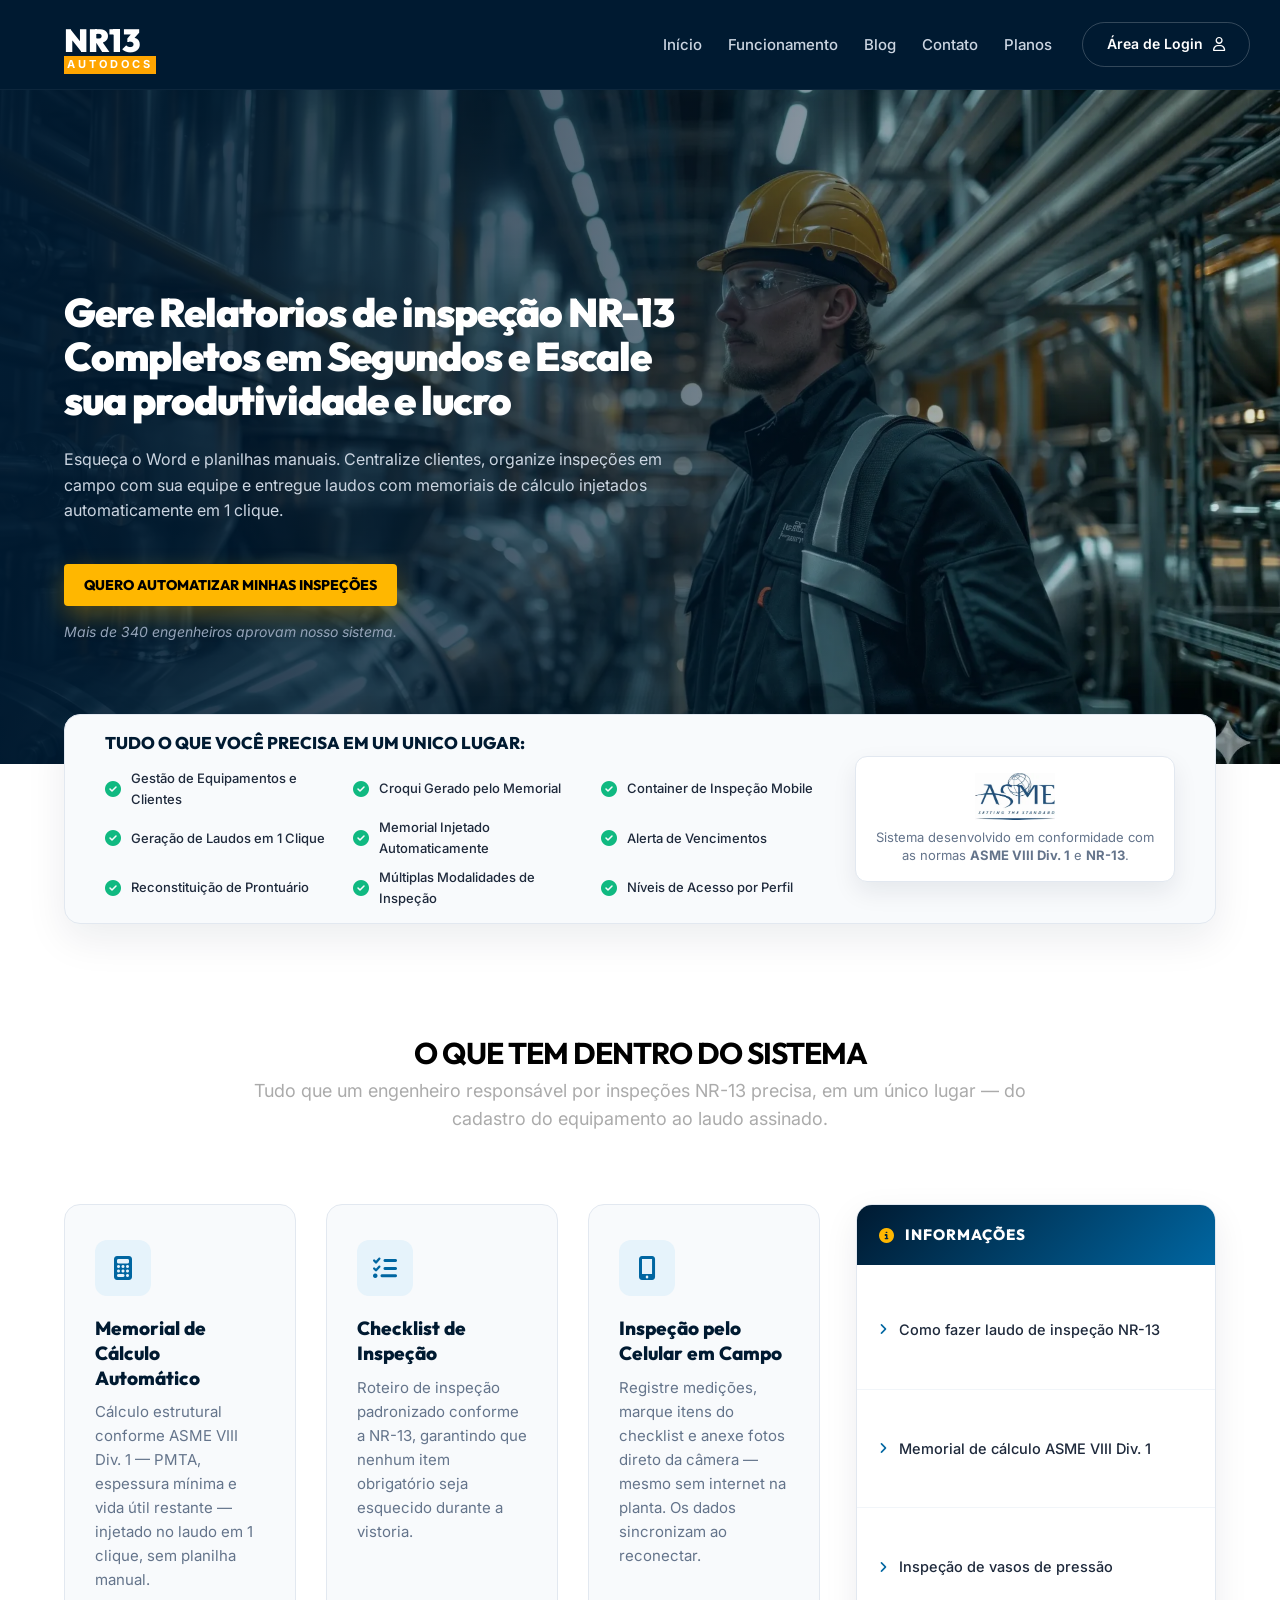
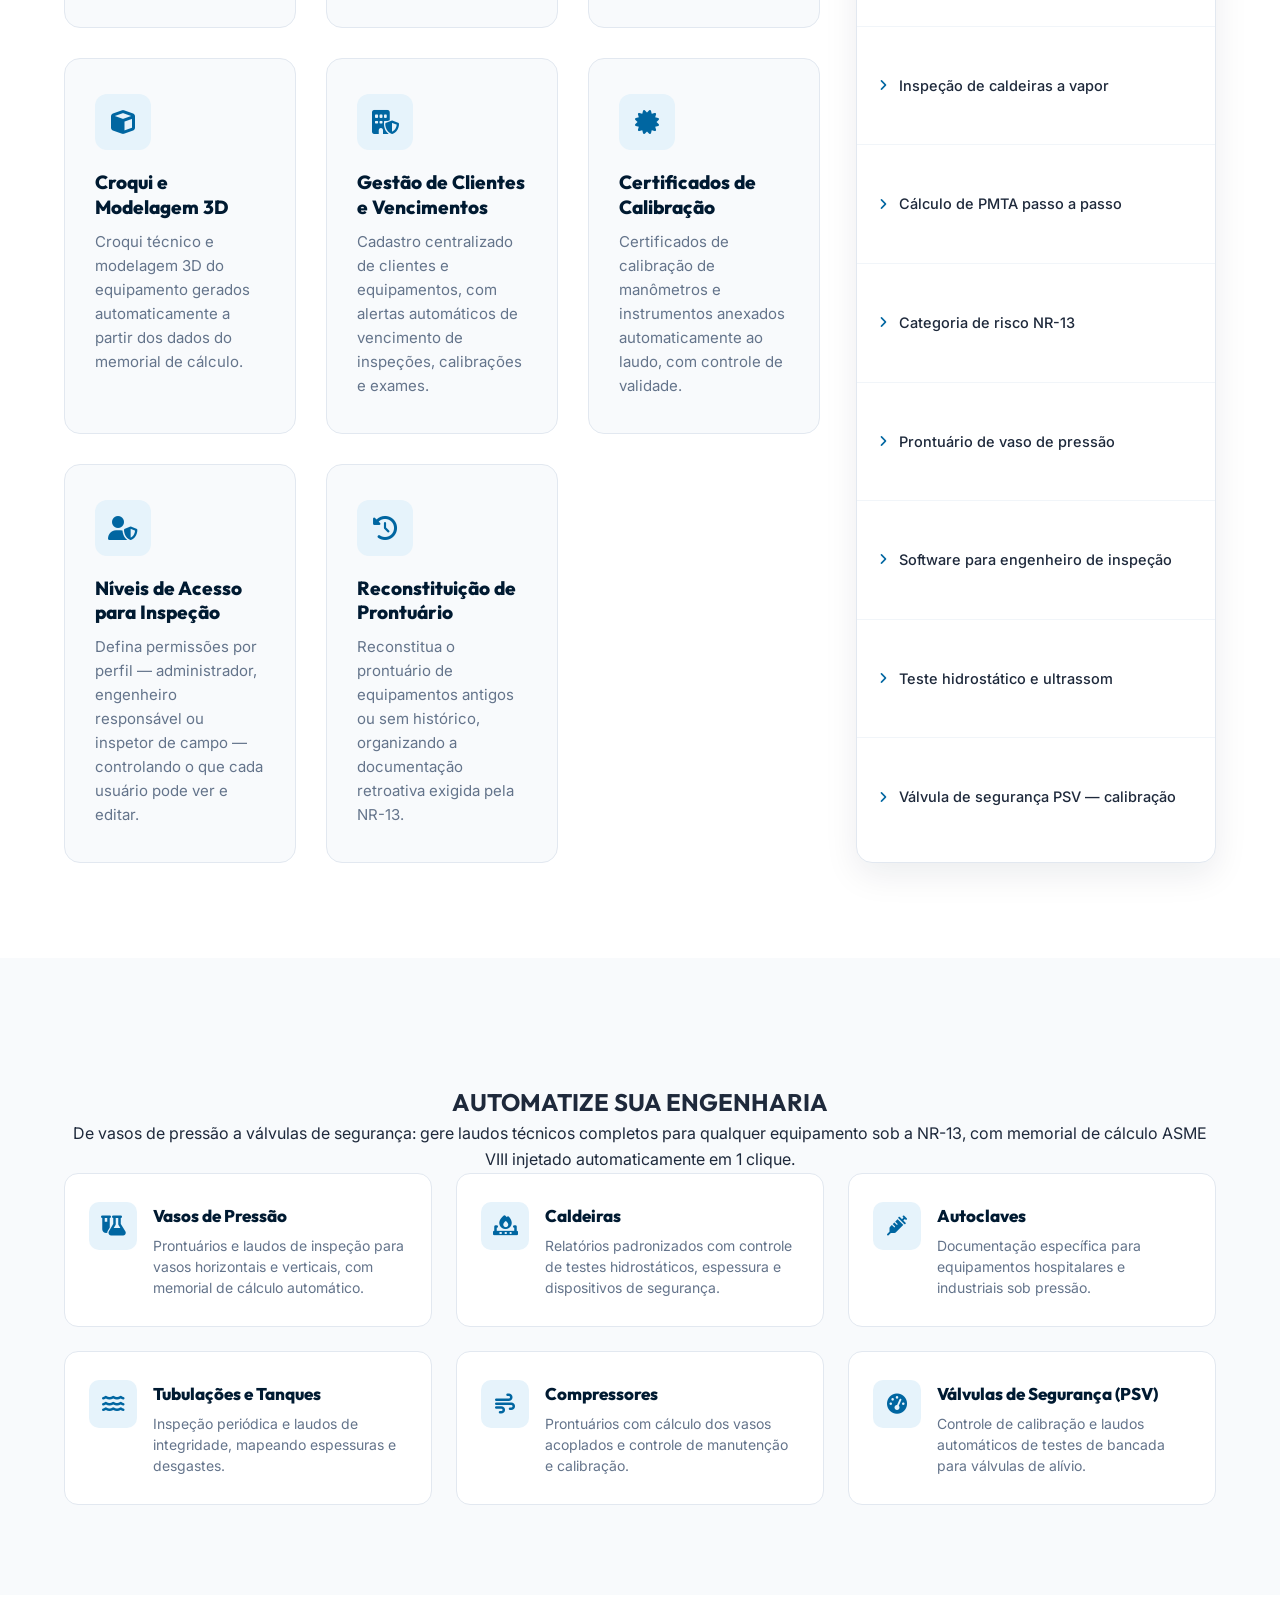
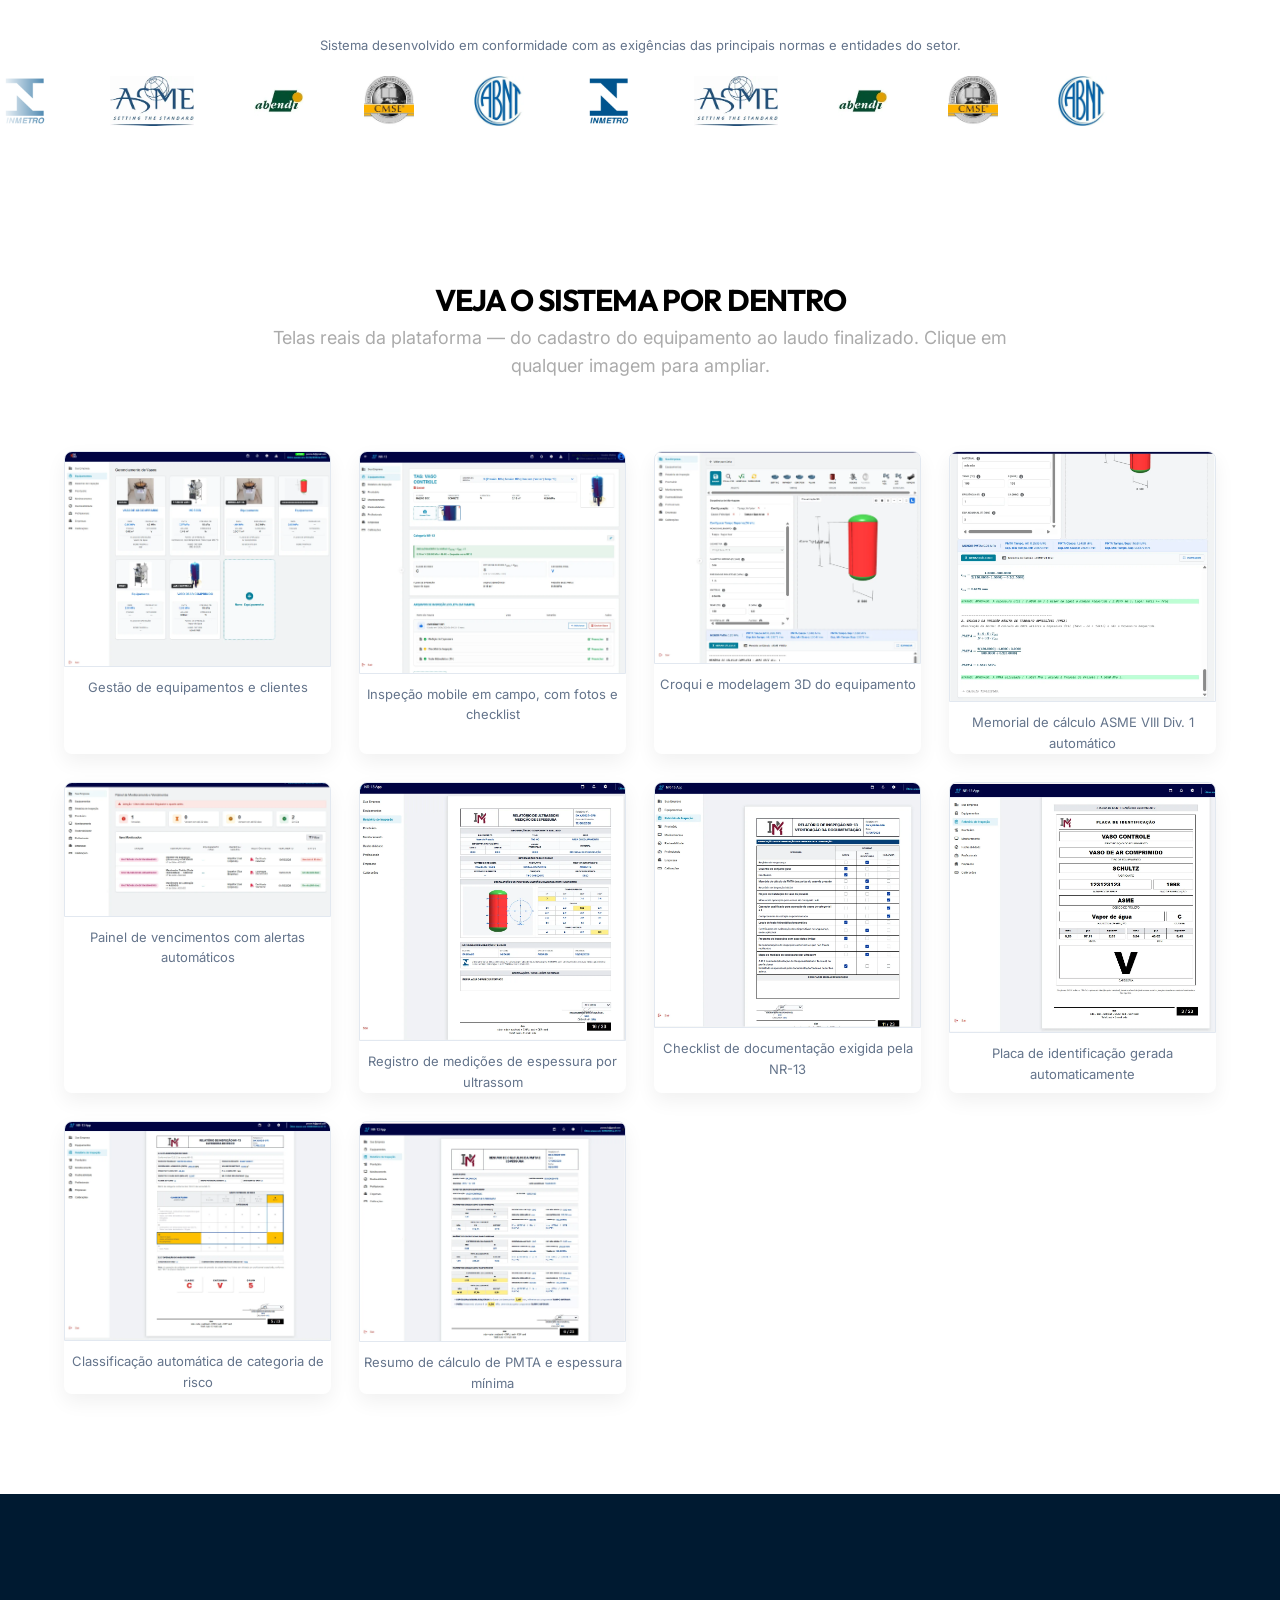
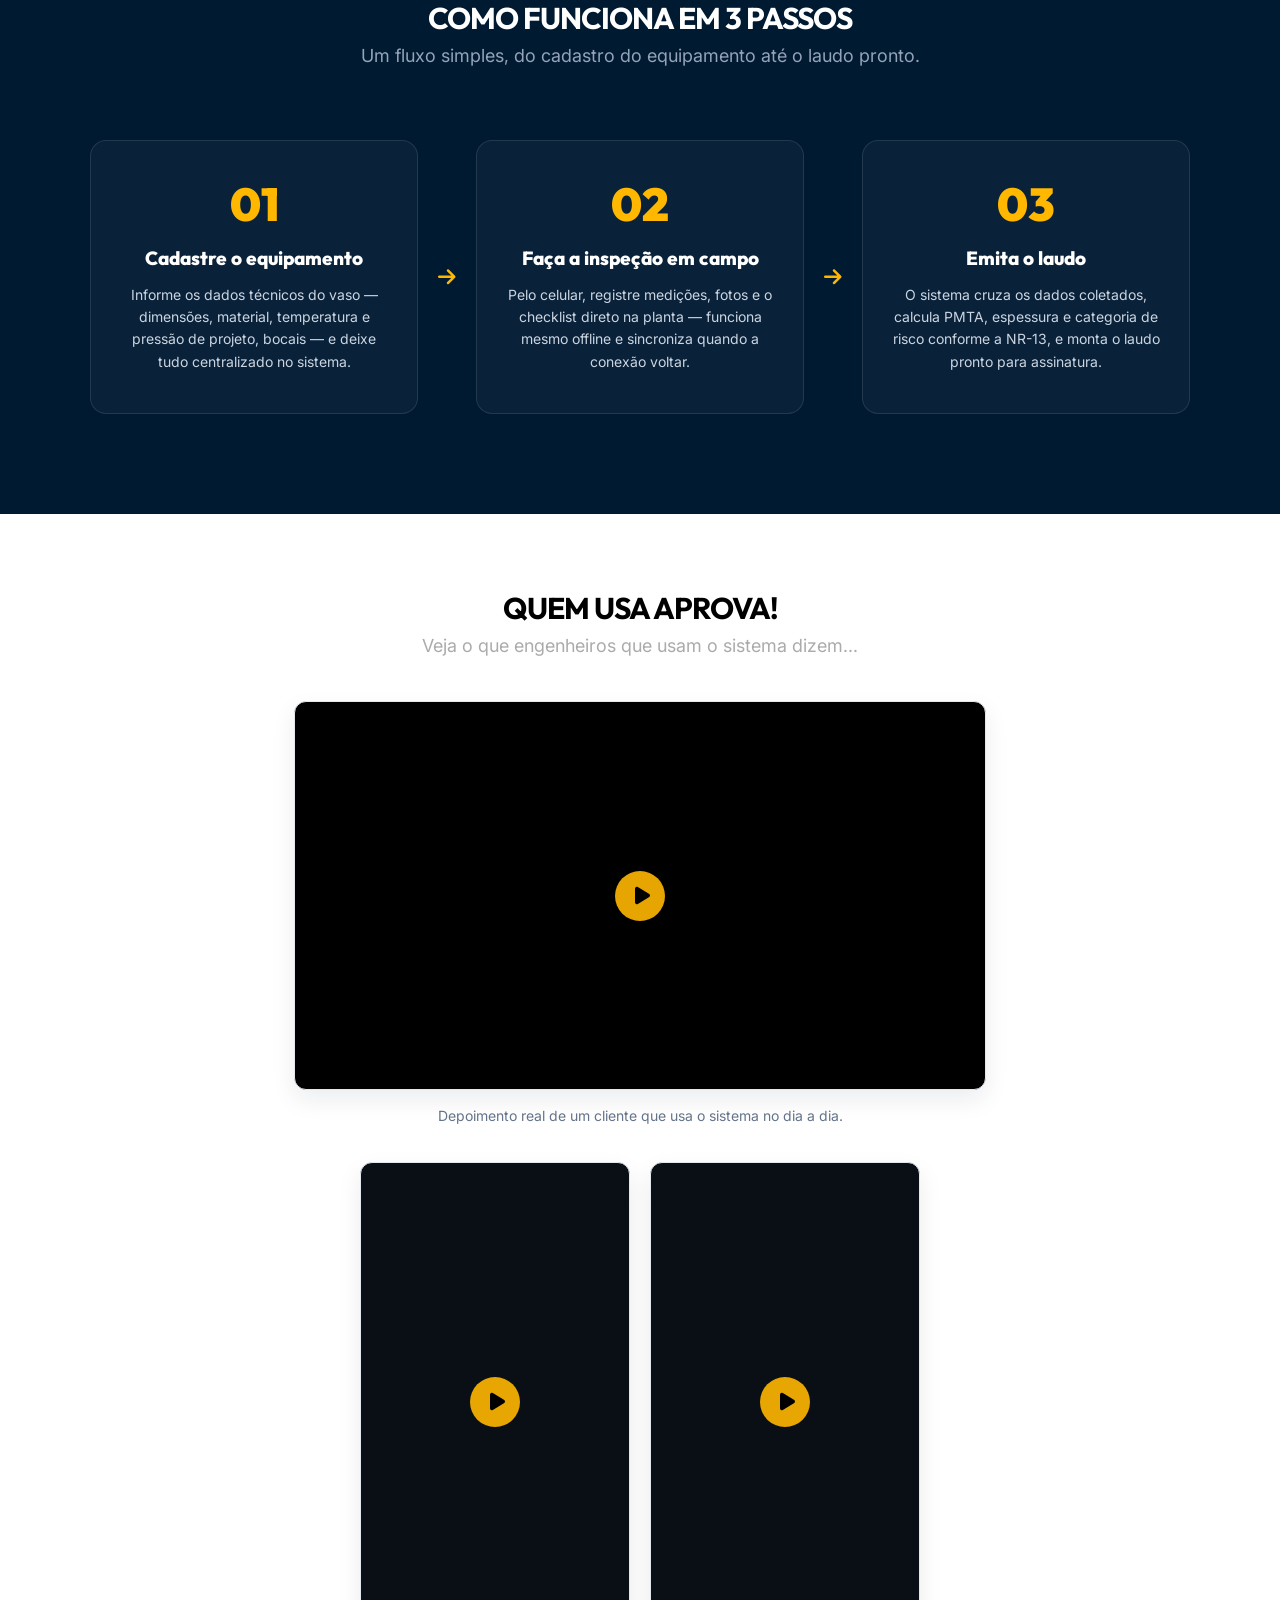
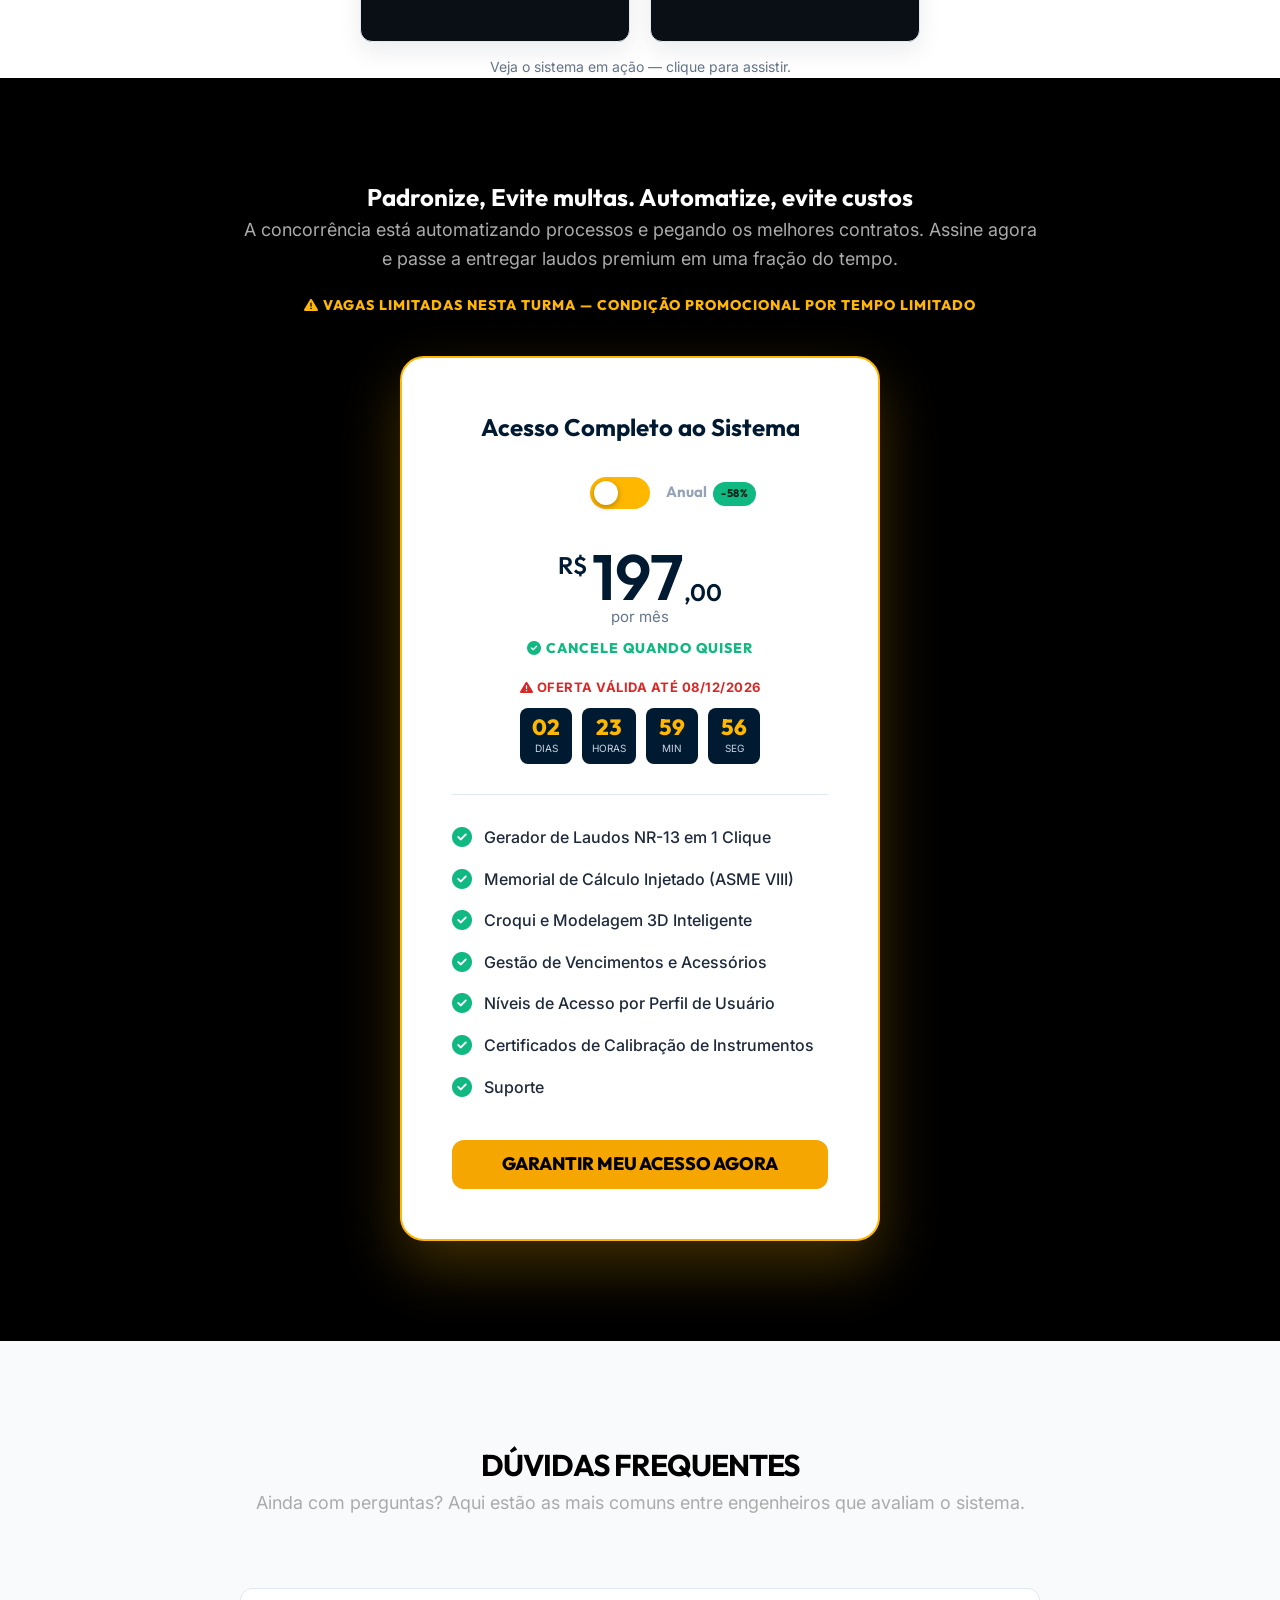
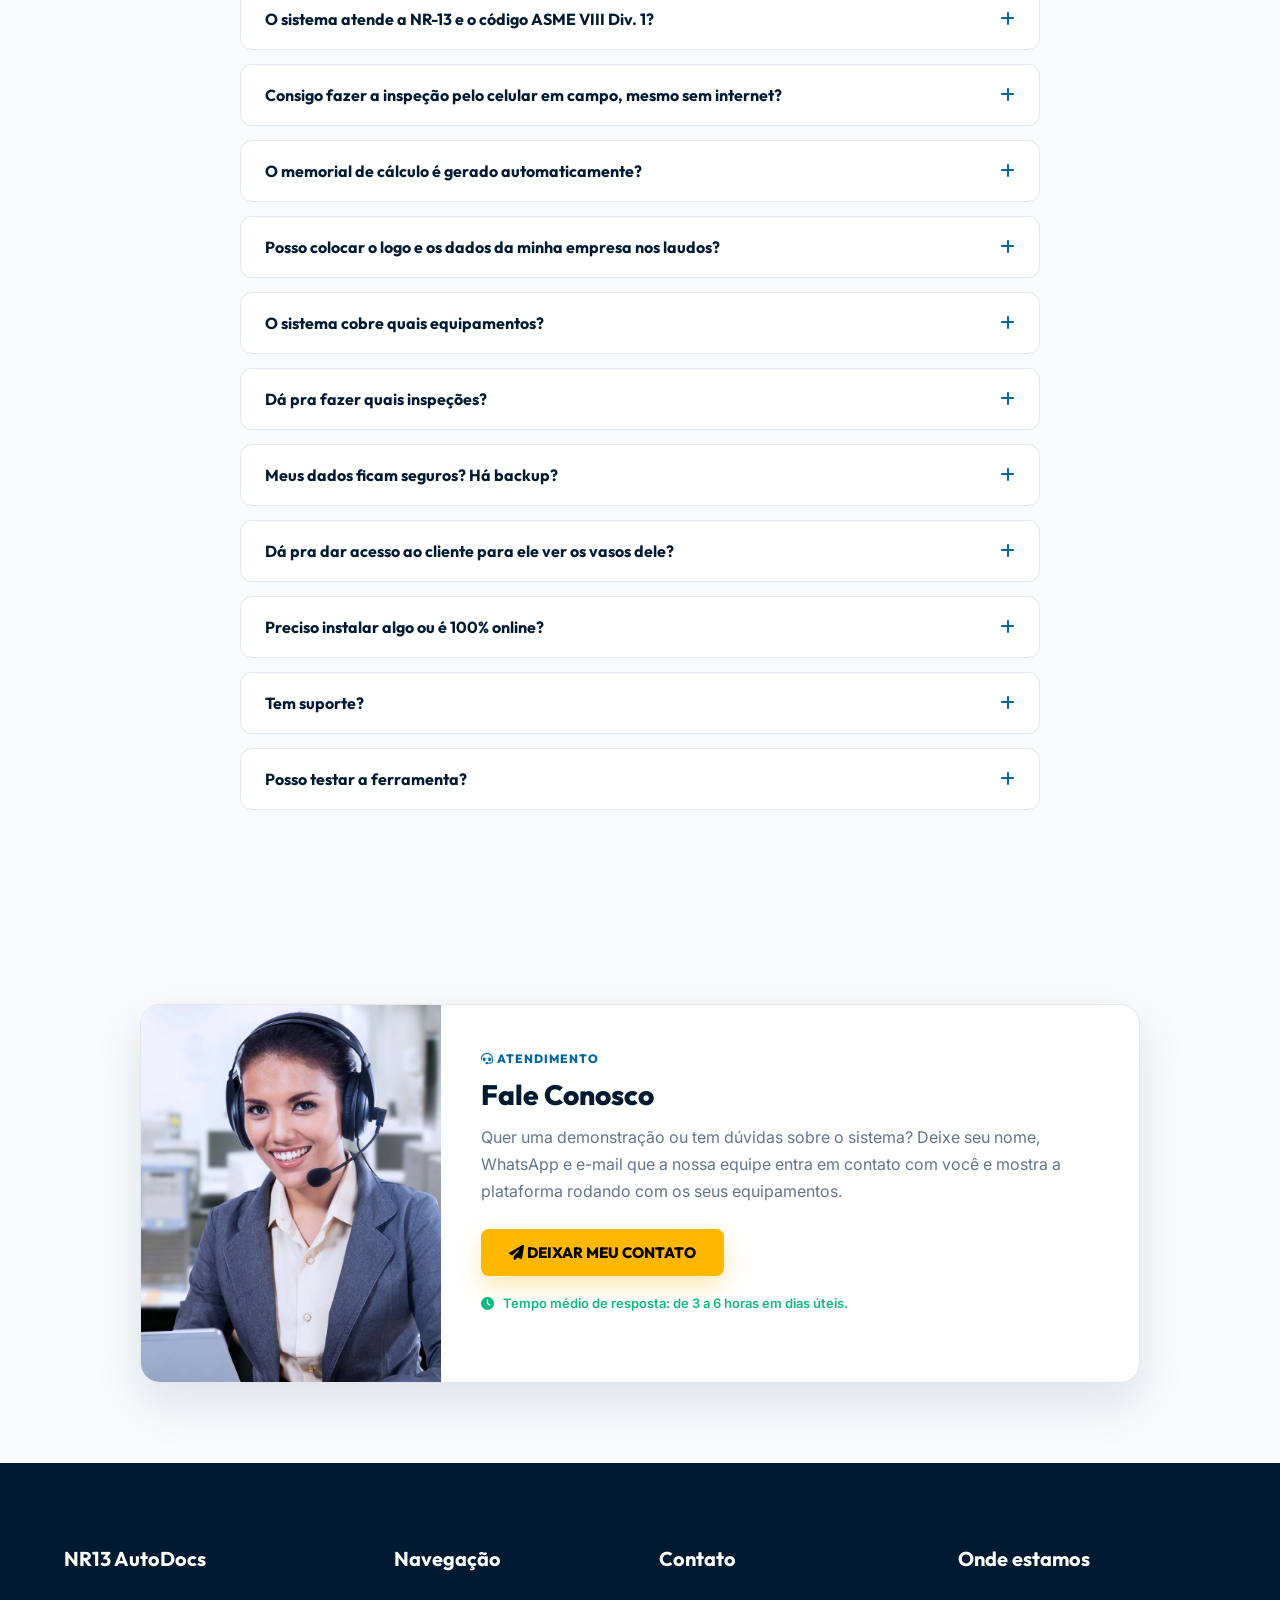
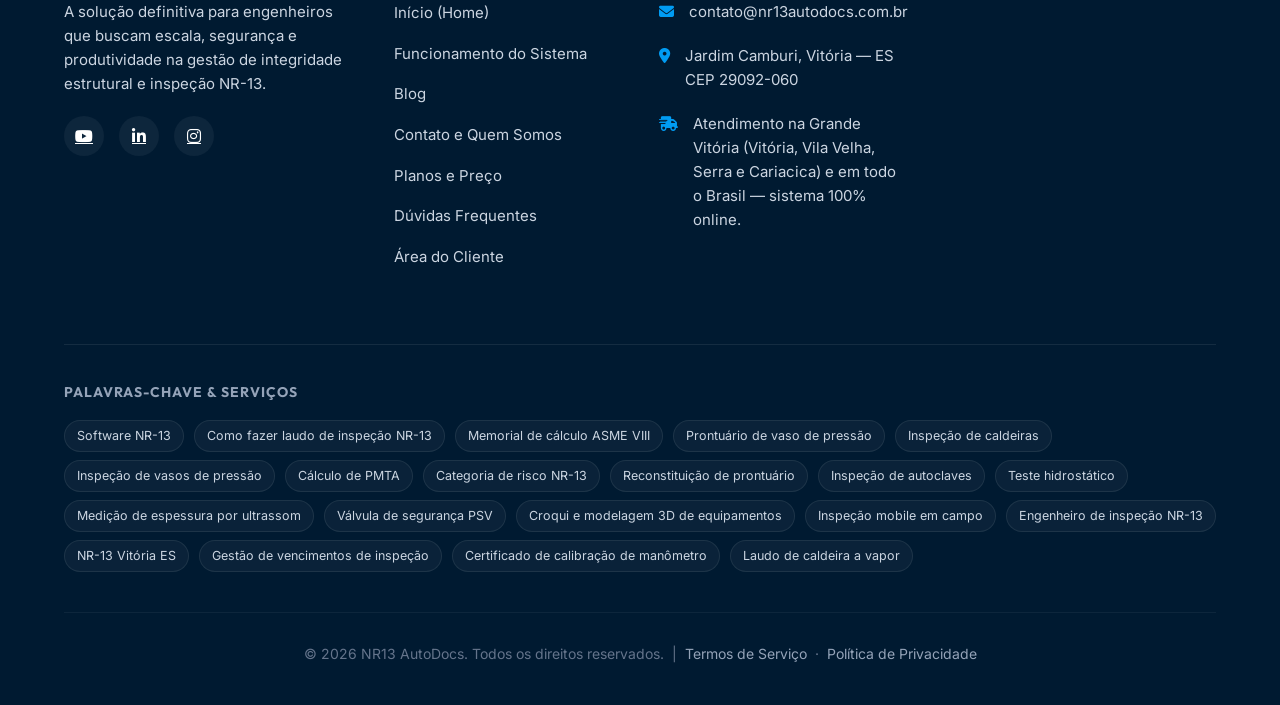
==== commit c7c869da: "feat: otimização SEO, planos mensal/anual e nova landing de laudo NR-13 - Toggle Mensal (R$197) / An" ====
--- a/index.html
+++ b/index.html
@@ -5,6 +5,99 @@
     <meta name="viewport" content="width=device-width, initial-scale=1.0">
     <title>NR13 AutoDocs | Laudos NR-13 com Memorial de Cálculo ASME VIII Automático</title>
     <meta name="description" content="Sistema para engenheiros gerarem prontuários e laudos de inspeção NR-13 com memorial de cálculo ASME VIII Div. 1 automático, inspeção mobile em campo e croqui 3D do equipamento.">
+    <meta name="keywords" content="software nr13, laudo nr-13, prontuário de inspeção, memorial de cálculo ASME VIII, inspeção de vasos de pressão, caldeiras, PMTA, NR-13 Vitória ES">
+    <link rel="canonical" href="https://nr13autodocs.com.br/">
+    <meta name="robots" content="index, follow, max-image-preview:large">
+    <meta name="author" content="NR13 AutoDocs">
+    <meta name="geo.region" content="BR-ES">
+    <meta name="geo.placename" content="Vitória, Espírito Santo">
+    <meta name="geo.position" content="-20.2611;-40.2775">
+    <meta name="ICBM" content="-20.2611, -40.2775">
+
+    <meta property="og:title" content="NR13 AutoDocs | Laudos NR-13 com Memorial de Cálculo ASME VIII Automático">
+    <meta property="og:description" content="Gere laudos e prontuários de inspeção NR-13 com memorial de cálculo ASME VIII automático, inspeção mobile e croqui 3D.">
+    <meta property="og:type" content="website">
+    <meta property="og:url" content="https://nr13autodocs.com.br/">
+    <meta property="og:locale" content="pt_BR">
+    <meta property="og:site_name" content="NR13 AutoDocs">
+    <!-- Imagens (engenharia / inspeção de equipamentos NR-13) — banco de imagens Pexels -->
+    <meta property="og:image" content="https://images.pexels.com/photos/16442684/pexels-photo-16442684.jpeg?auto=compress&cs=tinysrgb&fit=crop&h=627&w=1200">
+    <meta property="og:image:width" content="1200">
+    <meta property="og:image:height" content="627">
+    <meta property="og:image:alt" content="Engenheiro inspecionando equipamento industrial sob pressão conforme a NR-13">
+    <meta property="og:image" content="https://images.pexels.com/photos/4440143/pexels-photo-4440143.jpeg?auto=compress&cs=tinysrgb&fit=crop&h=627&w=1200">
+    <meta name="twitter:card" content="summary_large_image">
+    <meta name="twitter:title" content="NR13 AutoDocs | Laudos NR-13 com Memorial de Cálculo ASME VIII Automático">
+    <meta name="twitter:description" content="Software para engenheiros gerarem laudos e prontuários de inspeção NR-13 com memorial de cálculo ASME VIII automático.">
+    <meta name="twitter:image" content="https://images.pexels.com/photos/16442684/pexels-photo-16442684.jpeg?auto=compress&cs=tinysrgb&fit=crop&h=627&w=1200">
+    <meta name="twitter:image:alt" content="Engenheiro inspecionando equipamento industrial sob pressão conforme a NR-13">
+    <link rel="preconnect" href="https://images.pexels.com" crossorigin>
+    <script type="application/ld+json">
+    {
+      "@context": "https://schema.org",
+      "@type": "SoftwareApplication",
+      "name": "NR13 AutoDocs",
+      "applicationCategory": "BusinessApplication",
+      "operatingSystem": "Web",
+      "description": "Software para engenheiros gerarem laudos e prontuários de inspeção NR-13 com memorial de cálculo ASME VIII Div. 1 automático.",
+      "image": "https://images.pexels.com/photos/16442684/pexels-photo-16442684.jpeg?auto=compress&cs=tinysrgb&fit=crop&h=627&w=1200",
+      "offers": {
+        "@type": "AggregateOffer",
+        "priceCurrency": "BRL",
+        "lowPrice": "197.00",
+        "highPrice": "997.00",
+        "offerCount": "2",
+        "offers": [
+          { "@type": "Offer", "name": "Plano Mensal", "price": "197.00", "priceCurrency": "BRL", "url": "https://pay.kiwify.com.br/O9KdzEI" },
+          { "@type": "Offer", "name": "Plano Anual", "price": "997.00", "priceCurrency": "BRL", "url": "https://pay.kiwify.com.br/27J91RK" }
+        ]
+      },
+      "aggregateRating": {
+        "@type": "AggregateRating",
+        "ratingValue": "4.9",
+        "reviewCount": "340"
+      },
+      "provider": {
+        "@type": "Organization",
+        "name": "NR13 AutoDocs",
+        "email": "contato@nr13autodocs.com.br",
+        "url": "https://nr13autodocs.com.br/",
+        "areaServed": "BR",
+        "address": { "@type": "PostalAddress", "addressLocality": "Vitória", "addressRegion": "ES", "postalCode": "29092-060", "addressCountry": "BR" }
+      }
+    }
+    </script>
+    <script type="application/ld+json">
+    {
+      "@context": "https://schema.org",
+      "@type": "FAQPage",
+      "mainEntity": [
+        { "@type": "Question", "name": "O sistema atende a NR-13 e o código ASME VIII Div. 1?", "acceptedAnswer": { "@type": "Answer", "text": "Sim. O fluxo de inspeção segue os critérios da NR-13 e o memorial de cálculo é gerado conforme a ASME Sec. VIII Div. 1, incluindo PMTA, espessura mínima requerida e categoria de risco." } },
+        { "@type": "Question", "name": "Consigo fazer a inspeção pelo celular em campo, mesmo sem internet?", "acceptedAnswer": { "@type": "Answer", "text": "Sim. O app mobile registra medições, checklist e fotos mesmo offline e sincroniza quando a conexão voltar." } },
+        { "@type": "Question", "name": "O memorial de cálculo é gerado automaticamente?", "acceptedAnswer": { "@type": "Answer", "text": "Sim. A partir dos dados do equipamento, o sistema calcula PMTA, espessura mínima e vida útil restante e injeta o memorial no laudo." } },
+        { "@type": "Question", "name": "Quanto custa o sistema NR-13?", "acceptedAnswer": { "@type": "Answer", "text": "O plano mensal sai por R$ 197,00/mês e o plano anual por R$ 997,00/ano (equivalente a cerca de R$ 83/mês)." } }
+      ]
+    }
+    </script>
+
+    <!-- Meta Pixel Code -->
+    <script>
+      !function(f,b,e,v,n,t,s)
+      {if(f.fbq)return;n=f.fbq=function(){n.callMethod?
+      n.callMethod.apply(n,arguments):n.queue.push(arguments)};
+      if(!f._fbq)f._fbq=n;n.push=n;n.loaded=!0;n.version='2.0';
+      n.queue=[];t=b.createElement(e);t.async=!0;
+      t.src=v;s=b.getElementsByTagName(e)[0];
+      s.parentNode.insertBefore(t,s)}(window, document,'script',
+      'https://connect.facebook.net/en_US/fbevents.js');
+      fbq('init', '1624371105202459');
+      fbq('track', 'PageView');
+    </script>
+    <noscript><img height="1" width="1" style="display:none"
+      src="https://www.facebook.com/tr?id=1624371105202459&ev=PageView&noscript=1"
+    /></noscript>
+    <!-- End Meta Pixel Code -->
+
     <!-- Fontes Premium SaaS: Outfit para Títulos e Inter para Textos -->
     <link rel="preload" as="image" href="fundo1.webp" fetchpriority="high">
     <link rel="preconnect" href="https://fonts.googleapis.com">
@@ -370,7 +463,7 @@
 
 /* --- FUNCIONALIDADES (CARDS) --- */
         .functionalities-section {
-            padding: 100px 5% 80px;
+            padding: 45px 5% 95px;
             background-color: #ffffff;
         }
 
@@ -443,7 +536,7 @@
 
 /* --- EQUIPAMENTOS ATENDIDOS --- */
         .equipamentos-section {
-            padding: 100px 5% 90px;
+            padding: 125px 5% 90px;
             background-color: var(--bg-light);
             text-align: center;
         }
@@ -1562,8 +1655,216 @@
         }
 
 
-
-
+        /* --- NAV NO HEADER (links para outras páginas) --- */
+        .main-nav { display: flex; align-items: center; gap: 26px; margin-left: auto; margin-right: 30px; }
+        .main-nav a { color: #cbd5e1; text-decoration: none; font-size: 15px; font-weight: 500; transition: color .3s; }
+        .main-nav a:hover { color: var(--cta-color); }
+        @media (max-width: 1024px) { .main-nav { display: none; } }
+
+
+        /* --- FALE CONOSCO (retângulo com atendente) --- */
+        .fale-conosco-section { padding: 80px 5%; background-color: var(--bg-light); }
+        .fale-conosco-card {
+            max-width: 1000px; margin: 0 auto; background: #fff; border: 1px solid #e2e8f0;
+            border-radius: 20px; box-shadow: 0 20px 50px rgba(0,26,49,0.10); overflow: hidden;
+            display: grid; grid-template-columns: 300px 1fr; align-items: stretch;
+        }
+        .fale-conosco-img {
+            background: #eef2f7;
+            display: flex; align-items: stretch; justify-content: center; min-height: 320px;
+        }
+        .fale-conosco-img img { width: 100%; height: 100%; object-fit: cover; object-position: center; display: block; }
+        .fale-conosco-text { padding: 44px 40px; display: flex; flex-direction: column; justify-content: center; }
+        .fale-conosco-text .fc-tag { font-family: 'Outfit', sans-serif; font-size: 12px; font-weight: 800; letter-spacing: 1px; text-transform: uppercase; color: var(--primary-blue); margin-bottom: 10px; }
+        .fale-conosco-text h2 { font-size: 28px; color: var(--dark-blue); font-weight: 800; margin-bottom: 12px; line-height: 1.2; }
+        .fale-conosco-text p { font-size: 16px; color: var(--text-gray); margin-bottom: 24px; line-height: 1.7; }
+        .fale-conosco-btn {
+            display: inline-block; align-self: flex-start; background-color: var(--cta-color); color: #000;
+            font-family: 'Outfit', sans-serif; font-size: 15px; font-weight: 800; text-decoration: none;
+            padding: 14px 28px; border-radius: 8px; text-transform: uppercase; cursor: pointer; border: none;
+            box-shadow: 0 10px 25px rgba(255,183,0,0.3); transition: all .3s ease;
+        }
+        .fale-conosco-btn:hover { background-color: var(--cta-hover); transform: translateY(-3px); }
+        .fale-conosco-text .fc-resp { font-size: 13px; color: #10b981; font-weight: 600; margin-top: 16px; }
+        .fale-conosco-text .fc-resp i { margin-right: 6px; }
+        @media (max-width: 760px) {
+            .fale-conosco-card { grid-template-columns: 1fr; }
+            .fale-conosco-img { padding-top: 24px; }
+            .fale-conosco-img img { max-width: 220px; }
+            .fale-conosco-text { padding: 32px 26px; text-align: center; }
+            .fale-conosco-btn { align-self: center; }
+        }
+
+        /* --- MAPA NO RODAPÉ --- */
+        .footer-map { width: 100%; height: 170px; border: 0; border-radius: 12px; margin-top: 8px; filter: grayscale(0.15); }
+        .footer-bottom-links a { color: #94a3b8; text-decoration: none; }
+        .footer-bottom-links a:hover { color: var(--cta-color); }
+
+        /* --- TOGGLE DE PLANO (MENSAL / ANUAL) --- */
+        .billing-toggle {
+            display: flex;
+            align-items: center;
+            justify-content: center;
+            gap: 16px;
+            margin: 30px auto 0;
+        }
+        .billing-toggle .bt-label {
+            font-family: 'Outfit', sans-serif;
+            font-size: 15px;
+            font-weight: 700;
+            color: #94a3b8;
+            transition: color .3s ease;
+            cursor: pointer;
+            user-select: none;
+        }
+        .billing-toggle .bt-label.active { color: #ffffff; }
+        .billing-toggle .bt-save {
+            display: inline-block;
+            background-color: #10b981;
+            color: #00251a;
+            font-size: 11px;
+            font-weight: 800;
+            padding: 3px 8px;
+            border-radius: 20px;
+            margin-left: 6px;
+            text-transform: uppercase;
+            letter-spacing: .5px;
+        }
+        .bt-switch {
+            position: relative;
+            width: 60px;
+            height: 32px;
+            border: none;
+            border-radius: 32px;
+            background-color: var(--cta-color);
+            cursor: pointer;
+            padding: 0;
+            flex-shrink: 0;
+            transition: background-color .3s ease;
+        }
+        .bt-switch::before {
+            content: '';
+            position: absolute;
+            top: 4px; left: 4px;
+            width: 24px; height: 24px;
+            border-radius: 50%;
+            background-color: #fff;
+            box-shadow: 0 2px 6px rgba(0,0,0,.3);
+            transition: transform .3s ease;
+        }
+        .bt-switch.annual::before { transform: translateX(28px); }
+        .price-period {
+            text-align: center;
+            font-family: 'Inter', sans-serif;
+            font-size: 15px;
+            color: var(--text-gray);
+            margin-top: -4px;
+        }
+
+        /* --- COLUNA DE PALAVRAS-CHAVE (ACESSO RÁPIDO / INFORMAÇÕES) --- */
+        .func-layout {
+            max-width: 1240px;
+            margin: 0 auto;
+            display: grid;
+            grid-template-columns: 1fr 360px;
+            gap: 36px;
+            align-items: stretch;
+        }
+        .kw-rail {
+            display: flex;
+        }
+        .kw-box {
+            background-color: #ffffff;
+            border: 1px solid #e2e8f0;
+            border-radius: 16px;
+            box-shadow: 0 12px 34px rgba(0,26,49,0.08);
+            overflow: hidden;
+            display: flex;
+            flex-direction: column;
+            width: 100%;
+        }
+        .kw-box-head {
+            background: linear-gradient(135deg, var(--dark-blue), var(--primary-blue));
+            color: #fff;
+            font-family: 'Outfit', sans-serif;
+            font-size: 15px;
+            font-weight: 800;
+            letter-spacing: 1px;
+            text-transform: uppercase;
+            padding: 18px 22px;
+            display: flex;
+            align-items: center;
+            gap: 10px;
+        }
+        .kw-box-head i { color: var(--cta-color); }
+        .kw-box ul {
+            list-style: none;
+            margin: 0;
+            padding: 6px 0;
+            display: flex;
+            flex-direction: column;
+            flex: 1;
+        }
+        .kw-box ul li { border-bottom: 1px solid #f1f5f9; display: flex; flex: 1; }
+        .kw-box ul li:last-child { border-bottom: none; }
+        .kw-box ul li a {
+            display: flex;
+            align-items: center;
+            gap: 12px;
+            width: 100%;
+            padding: 0 22px;
+            font-family: 'Inter', sans-serif;
+            font-size: 14.5px;
+            font-weight: 500;
+            color: var(--text-dark);
+            text-decoration: none;
+            line-height: 1.35;
+            transition: background .2s ease, color .2s ease, padding-left .2s ease;
+        }
+        .kw-box ul li a i { color: var(--primary-blue); font-size: 13px; flex-shrink: 0; transition: color .2s ease; }
+        .kw-box ul li a:hover { background-color: var(--light-blue); color: var(--primary-blue); padding-left: 28px; }
+        @media (max-width: 992px) {
+            .func-layout { grid-template-columns: 1fr; }
+            .kw-box ul li a { padding-top: 13px; padding-bottom: 13px; }
+        }
+
+        /* --- BLOCO DE PALAVRAS-CHAVE NO RODAPÉ (SEO) --- */
+        .footer-keywords {
+            max-width: 1400px;
+            margin: 0 auto 40px;
+            padding-top: 36px;
+            border-top: 1px solid rgba(255,255,255,0.08);
+        }
+        .footer-keywords h4 {
+            font-family: 'Outfit', sans-serif;
+            font-size: 14px;
+            font-weight: 700;
+            color: #94a3b8;
+            text-transform: uppercase;
+            letter-spacing: 1px;
+            margin-bottom: 16px;
+        }
+        .footer-keywords .kw-tags {
+            display: flex;
+            flex-wrap: wrap;
+            gap: 8px 10px;
+        }
+        .footer-keywords .kw-tags a {
+            font-family: 'Inter', sans-serif;
+            font-size: 12.5px;
+            color: #cbd5e1;
+            text-decoration: none;
+            background: rgba(255,255,255,0.04);
+            border: 1px solid rgba(255,255,255,0.08);
+            border-radius: 20px;
+            padding: 5px 12px;
+            transition: all .25s ease;
+        }
+        .footer-keywords .kw-tags a:hover {
+            color: #001a31;
+            background: var(--cta-color);
+            border-color: var(--cta-color);
+        }
 
     </style>
 </head>
@@ -1580,10 +1881,13 @@
             </div>
         </div>
 
-<div class="header-contacts">
-            <div id="btn-ver-telefone" style="cursor: pointer;"><i class="fa-brands fa-whatsapp"></i> (27) ver telefone</div>
-            <div><i class="fa-regular fa-envelope"></i> contato@normaseng.com.br</div>
-        </div>
+        <nav class="main-nav">
+            <a href="index.html">Início</a>
+            <a href="funcionamento.html">Funcionamento</a>
+            <a href="blog.html">Blog</a>
+            <a href="contato.html">Contato</a>
+            <a href="#planos">Planos</a>
+        </nav>
 
         <div class="header-right">
             <a href="https://nr13.nr1sistema.com.br/index.php" class="client-area-btn">Área de Login <i class="fa-regular fa-user"></i></a>
@@ -1625,6 +1929,7 @@
         <h2 class="section-title">O QUE TEM DENTRO DO SISTEMA</h2>
         <p class="section-subtitle">Tudo que um engenheiro responsável por inspeções NR-13 precisa, em um único lugar — do cadastro do equipamento ao laudo assinado.</p>
 
+        <div class="func-layout">
         <div class="features-grid">
 
             <div class="feature-card">
@@ -1675,6 +1980,26 @@
                 <p>Reconstitua o prontuário de equipamentos antigos ou sem histórico, organizando a documentação retroativa exigida pela NR-13.</p>
             </div>
 
+        </div>
+
+            <!-- COLUNA DE PALAVRAS-CHAVE / ACESSO RÁPIDO (links internos para SEO) -->
+            <aside class="kw-rail" aria-label="Acesso rápido — temas de inspeção NR-13">
+                <div class="kw-box">
+                    <div class="kw-box-head"><i class="fa-solid fa-circle-info"></i> Informações</div>
+                    <ul>
+                        <li><a href="como-fazer-laudo-inspecao-nr13.html"><i class="fa-solid fa-angle-right"></i> Como fazer laudo de inspeção NR-13</a></li>
+                        <li><a href="index.html"><i class="fa-solid fa-angle-right"></i> Memorial de cálculo ASME VIII Div. 1</a></li>
+                        <li><a href="index.html"><i class="fa-solid fa-angle-right"></i> Inspeção de vasos de pressão</a></li>
+                        <li><a href="index.html"><i class="fa-solid fa-angle-right"></i> Inspeção de caldeiras a vapor</a></li>
+                        <li><a href="index.html"><i class="fa-solid fa-angle-right"></i> Cálculo de PMTA passo a passo</a></li>
+                        <li><a href="index.html"><i class="fa-solid fa-angle-right"></i> Categoria de risco NR-13</a></li>
+                        <li><a href="index.html"><i class="fa-solid fa-angle-right"></i> Prontuário de vaso de pressão</a></li>
+                        <li><a href="index.html"><i class="fa-solid fa-angle-right"></i> Software para engenheiro de inspeção</a></li>
+                        <li><a href="index.html"><i class="fa-solid fa-angle-right"></i> Teste hidrostático e ultrassom</a></li>
+                        <li><a href="index.html"><i class="fa-solid fa-angle-right"></i> Válvula de segurança PSV — calibração</a></li>
+                    </ul>
+                </div>
+            </aside>
         </div>
     </section>
 
@@ -1854,10 +2179,23 @@
             <div class="featured-video-item">
                 <div class="video-card featured-video-card">
                     <div class="play-icon-overlay"><i class="fa-solid fa-play"></i></div>
-                    <video data-src="prova-social/PROVA SOCIAL NR13.mp4" preload="none"></video>
+                    <video src="prova-social/PROVA SOCIAL NR13.mp4#t=0.1" preload="metadata"></video>
                 </div>
                 <p class="featured-video-caption">Depoimento real de um cliente que usa o sistema no dia a dia.</p>
             </div>
+
+            <!-- VÍDEOS DO SISTEMA (vertical, sem corte) -->
+            <div style="max-width: 560px; margin: 34px auto 0; display: grid; grid-template-columns: 1fr 1fr; gap: 20px;">
+                <div class="video-card" style="height: auto; aspect-ratio: 9 / 16; background: #0a0f16;">
+                    <div class="play-icon-overlay"><i class="fa-solid fa-play"></i></div>
+                    <video src="prova-social/video1.mp4#t=0.1" preload="metadata" playsinline style="object-fit: contain;"></video>
+                </div>
+                <div class="video-card" style="height: auto; aspect-ratio: 9 / 16; background: #0a0f16;">
+                    <div class="play-icon-overlay"><i class="fa-solid fa-play"></i></div>
+                    <video src="prova-social/video2.mp4#t=0.1" preload="metadata" playsinline style="object-fit: contain;"></video>
+                </div>
+            </div>
+            <p class="featured-video-caption" style="margin-top: 14px;">Veja o sistema em ação — clique para assistir.</p>
 
             <div class="video-modal-overlay" id="videoModalOverlay">
                 <div class="video-modal-content">
@@ -1903,10 +2241,22 @@
         <div class="pricing-card-modern featured">
             <div class="pricing-header">
                 <h3>Acesso Completo ao Sistema</h3>
-                <span class="price-strike">R$ 1.499,00</span>
+
+                <!-- TOGGLE MENSAL / ANUAL (mensal aparece primeiro) -->
+                <div class="billing-toggle">
+                    <span class="bt-label active" id="bt-label-monthly">Mensal</span>
+                    <button class="bt-switch" id="billingSwitch" type="button" role="switch" aria-checked="false" aria-label="Alternar entre plano mensal e anual"></button>
+                    <span class="bt-label" id="bt-label-annual">Anual<span class="bt-save">-58%</span></span>
+                </div>
+
+                <span class="price-strike" id="price-strike" style="visibility:hidden;">R$ 1.350,00</span>
                 <div class="price-amount">
-                    <span class="price-currency">R$</span>699<span class="price-decimals">,00</span>
+                    <span class="price-currency">R$</span><span id="price-int">197</span><span class="price-decimals">,00</span>
                 </div>
+                <p class="price-period" id="price-period">por mês</p>
+                <p style="text-align:center; font-family:'Outfit',sans-serif; font-weight:800; font-size:14px; color:#10b981; text-transform:uppercase; letter-spacing:1px; margin-top:8px;">
+                    <i class="fa-solid fa-circle-check"></i> <span id="price-tagline">Cancele quando quiser</span>
+                </p>
                 <div class="scarcity-box">
                     <p class="scarcity-text"><i class="fa-solid fa-triangle-exclamation"></i> Oferta válida até <span id="offer-deadline-date">--/--/----</span></p>
                     <div class="countdown" id="countdown-timer">
@@ -1928,7 +2278,7 @@
                 <li><i class="fa-solid fa-circle-check"></i> Suporte</li>
             </ul>
 
-            <a href="https://pay.kiwify.com.br/BhOJYGO" class="btn-pricing">Garantir Meu Acesso Agora</a>
+            <a href="https://pay.kiwify.com.br/O9KdzEI" class="btn-pricing" id="btn-checkout">Garantir Meu Acesso Agora</a>
         </div>
     </section>
 
@@ -1997,48 +2347,90 @@
         </div>
     </section>
 
+    <!-- FALE CONOSCO (retângulo com atendente) -->
+    <section class="fale-conosco-section">
+        <div class="fale-conosco-card">
+            <div class="fale-conosco-img">
+                <img src="atendentex.webp" alt="Atendente do NR13 AutoDocs pronta para responder seu contato" loading="lazy" decoding="async">
+            </div>
+            <div class="fale-conosco-text">
+                <span class="fc-tag"><i class="fa-solid fa-headset"></i> Atendimento</span>
+                <h2>Fale Conosco</h2>
+                <p>Quer uma demonstração ou tem dúvidas sobre o sistema? Deixe seu nome, WhatsApp e e-mail que a nossa equipe entra em contato com você e mostra a plataforma rodando com os seus equipamentos.</p>
+                <button type="button" class="fale-conosco-btn" onclick="openContactModal()"><i class="fa-solid fa-paper-plane"></i> Deixar meu contato</button>
+                <p class="fc-resp"><i class="fa-solid fa-clock"></i> Tempo médio de resposta: de 3 a 6 horas em dias úteis.</p>
+            </div>
+        </div>
+    </section>
+
     <footer>
-        <div class="footer-content">
+        <div class="footer-content" style="grid-template-columns: 1.3fr 1fr 1fr 1.2fr;">
             <div class="footer-col">
                 <h4>NR13 AutoDocs</h4>
-                <p style="color: #cbd5e1; margin-bottom: 20px; font-size: 15px;">A solução definitiva para engenheiros que buscam escala, segurança e produtividade na gestão de integridade estrutural.</p>
-                <div class="footer-contact">
-                    <i class="fa-solid fa-headset" style="font-size: 20px;"></i>
-                    <div>
-                        <strong style="color: white; display: block; margin-bottom: 5px;">Suporte Técnico</strong>
-                        contato@nr13autodocs.com.br<br>
-                        (27) 99253-4407
-                    </div>
+                <p style="color: #cbd5e1; margin-bottom: 20px; font-size: 15px;">A solução definitiva para engenheiros que buscam escala, segurança e produtividade na gestão de integridade estrutural e inspeção NR-13.</p>
+                <div class="social-icons">
+                    <a href="https://www.youtube.com/@nr13sistema" target="_blank" rel="noopener" aria-label="YouTube — @nr13sistema"><i class="fa-brands fa-youtube"></i></a>
+                    <a href="#" aria-label="LinkedIn"><i class="fa-brands fa-linkedin-in"></i></a>
+                    <a href="#" aria-label="Instagram"><i class="fa-brands fa-instagram"></i></a>
                 </div>
             </div>
-            
+
             <div class="footer-col">
-                <h4>Links Úteis</h4>
+                <h4>Navegação</h4>
                 <ul>
+                    <li><a href="index.html">Início (Home)</a></li>
+                    <li><a href="funcionamento.html">Funcionamento do Sistema</a></li>
+                    <li><a href="blog.html">Blog</a></li>
+                    <li><a href="contato.html">Contato e Quem Somos</a></li>
+                    <li><a href="#planos">Planos e Preço</a></li>
+                    <li><a href="#faq">Dúvidas Frequentes</a></li>
                     <li><a href="https://nr13.nr1sistema.com.br/index.php">Área do Cliente</a></li>
-                    <li><a href="#funcionalidades">Funcionalidades</a></li>
-                    <li><a href="#sistema">Veja o Sistema</a></li>
-                    <li><a href="#como-funciona">Como Funciona</a></li>
-                    <li><a href="#prova-social">Depoimentos</a></li>
-                    <li><a href="#planos">Planos</a></li>
-                    <li><a href="#faq">Dúvidas Frequentes</a></li>
-                    <li><a href="#">Termos de Serviço</a></li>
-                    <li><a href="#">Política de Privacidade</a></li>
                 </ul>
             </div>
 
             <div class="footer-col">
-                <h4>Conecte-se conosco</h4>
-                <p style="color: #cbd5e1; font-size: 15px; margin-bottom: 15px;">Acompanhe nossas atualizações de engenharia e tecnologia.</p>
-                <div class="social-icons">
-                    <a href="#"><i class="fa-brands fa-youtube"></i></a>
-                    <a href="#"><i class="fa-brands fa-linkedin-in"></i></a>
-                    <a href="#"><i class="fa-brands fa-instagram"></i></a>
-                </div>
+                <h4>Contato</h4>
+                <div class="footer-contact"><i class="fa-solid fa-envelope"></i><div>contato@nr13autodocs.com.br</div></div>
+                <div class="footer-contact"><i class="fa-solid fa-location-dot"></i><div>Jardim Camburi, Vitória — ES<br>CEP 29092-060</div></div>
+                <div class="footer-contact"><i class="fa-solid fa-truck-fast"></i><div>Atendimento na Grande Vitória (Vitória, Vila Velha, Serra e Cariacica) e em todo o Brasil — sistema 100% online.</div></div>
+            </div>
+
+            <div class="footer-col">
+                <h4>Onde estamos</h4>
+                <iframe class="footer-map" title="Localização NR13 AutoDocs — Jardim Camburi, Vitória/ES" loading="lazy" referrerpolicy="no-referrer-when-downgrade"
+                    src="https://www.google.com/maps?q=Jardim%20Camburi%2C%20Vit%C3%B3ria%20-%20ES%2C%2029092-060&z=14&output=embed"></iframe>
             </div>
         </div>
-        <div style="text-align: center; color: #64748b; font-size: 14px; border-top: 1px solid rgba(255,255,255,0.05); padding-top: 30px;">
-            &copy; 2026 NR13 AutoDocs. Todos os direitos reservados.
+        <!-- BLOCO DE PALAVRAS-CHAVE (SEO) -->
+        <div class="footer-keywords">
+            <h4>Palavras-chave &amp; serviços</h4>
+            <div class="kw-tags">
+                <a href="index.html">Software NR-13</a>
+                <a href="como-fazer-laudo-inspecao-nr13.html">Como fazer laudo de inspeção NR-13</a>
+                <a href="index.html">Memorial de cálculo ASME VIII</a>
+                <a href="index.html">Prontuário de vaso de pressão</a>
+                <a href="index.html">Inspeção de caldeiras</a>
+                <a href="index.html">Inspeção de vasos de pressão</a>
+                <a href="index.html">Cálculo de PMTA</a>
+                <a href="index.html">Categoria de risco NR-13</a>
+                <a href="index.html">Reconstituição de prontuário</a>
+                <a href="index.html">Inspeção de autoclaves</a>
+                <a href="index.html">Teste hidrostático</a>
+                <a href="index.html">Medição de espessura por ultrassom</a>
+                <a href="index.html">Válvula de segurança PSV</a>
+                <a href="index.html">Croqui e modelagem 3D de equipamentos</a>
+                <a href="index.html">Inspeção mobile em campo</a>
+                <a href="index.html">Engenheiro de inspeção NR-13</a>
+                <a href="index.html">NR-13 Vitória ES</a>
+                <a href="index.html">Gestão de vencimentos de inspeção</a>
+                <a href="index.html">Certificado de calibração de manômetro</a>
+                <a href="index.html">Laudo de caldeira a vapor</a>
+            </div>
+        </div>
+
+        <div class="footer-bottom-links" style="text-align: center; color: #64748b; font-size: 14px; border-top: 1px solid rgba(255,255,255,0.05); padding-top: 30px;">
+            &copy; 2026 NR13 AutoDocs. Todos os direitos reservados. &nbsp;|&nbsp;
+            <a href="#">Termos de Serviço</a> &nbsp;&middot;&nbsp; <a href="#">Política de Privacidade</a>
         </div>
     </footer>
 
@@ -2404,6 +2796,43 @@
             toastObserver.observe(comoFuncionaSection);
         }
 
+        // --- TOGGLE DE PLANO (MENSAL / ANUAL) ---
+        const billingSwitch = document.getElementById('billingSwitch');
+        if (billingSwitch) {
+            const PLANS = {
+                monthly: { int: '197', strikeVisible: false, period: 'por mês',  tagline: 'Cancele quando quiser',                   href: 'https://pay.kiwify.com.br/O9KdzEI' },
+                annual:  { int: '997', strikeVisible: true,  period: 'por ano · à vista', tagline: 'Economize R$ 1.367 no ano',        href: 'https://pay.kiwify.com.br/27J91RK' }
+            };
+            const elInt     = document.getElementById('price-int');
+            const elStrike  = document.getElementById('price-strike');
+            const elPeriod  = document.getElementById('price-period');
+            const elTag     = document.getElementById('price-tagline');
+            const elBtn     = document.getElementById('btn-checkout');
+            const lblMonth  = document.getElementById('bt-label-monthly');
+            const lblAnnual = document.getElementById('bt-label-annual');
+
+            function applyPlan(plan) {
+                const p = PLANS[plan];
+                elInt.textContent = p.int;
+                elStrike.style.visibility = p.strikeVisible ? 'visible' : 'hidden';
+                elPeriod.textContent = p.period;
+                elTag.textContent = p.tagline;
+                elBtn.setAttribute('href', p.href);
+                const annual = plan === 'annual';
+                billingSwitch.classList.toggle('annual', annual);
+                billingSwitch.setAttribute('aria-checked', annual ? 'true' : 'false');
+                lblMonth.classList.toggle('active', !annual);
+                lblAnnual.classList.toggle('active', annual);
+            }
+
+            billingSwitch.addEventListener('click', () => {
+                const goingAnnual = !billingSwitch.classList.contains('annual');
+                applyPlan(goingAnnual ? 'annual' : 'monthly');
+            });
+            // começa no mensal
+            applyPlan('monthly');
+        }
+
 </script>
 
 </body>
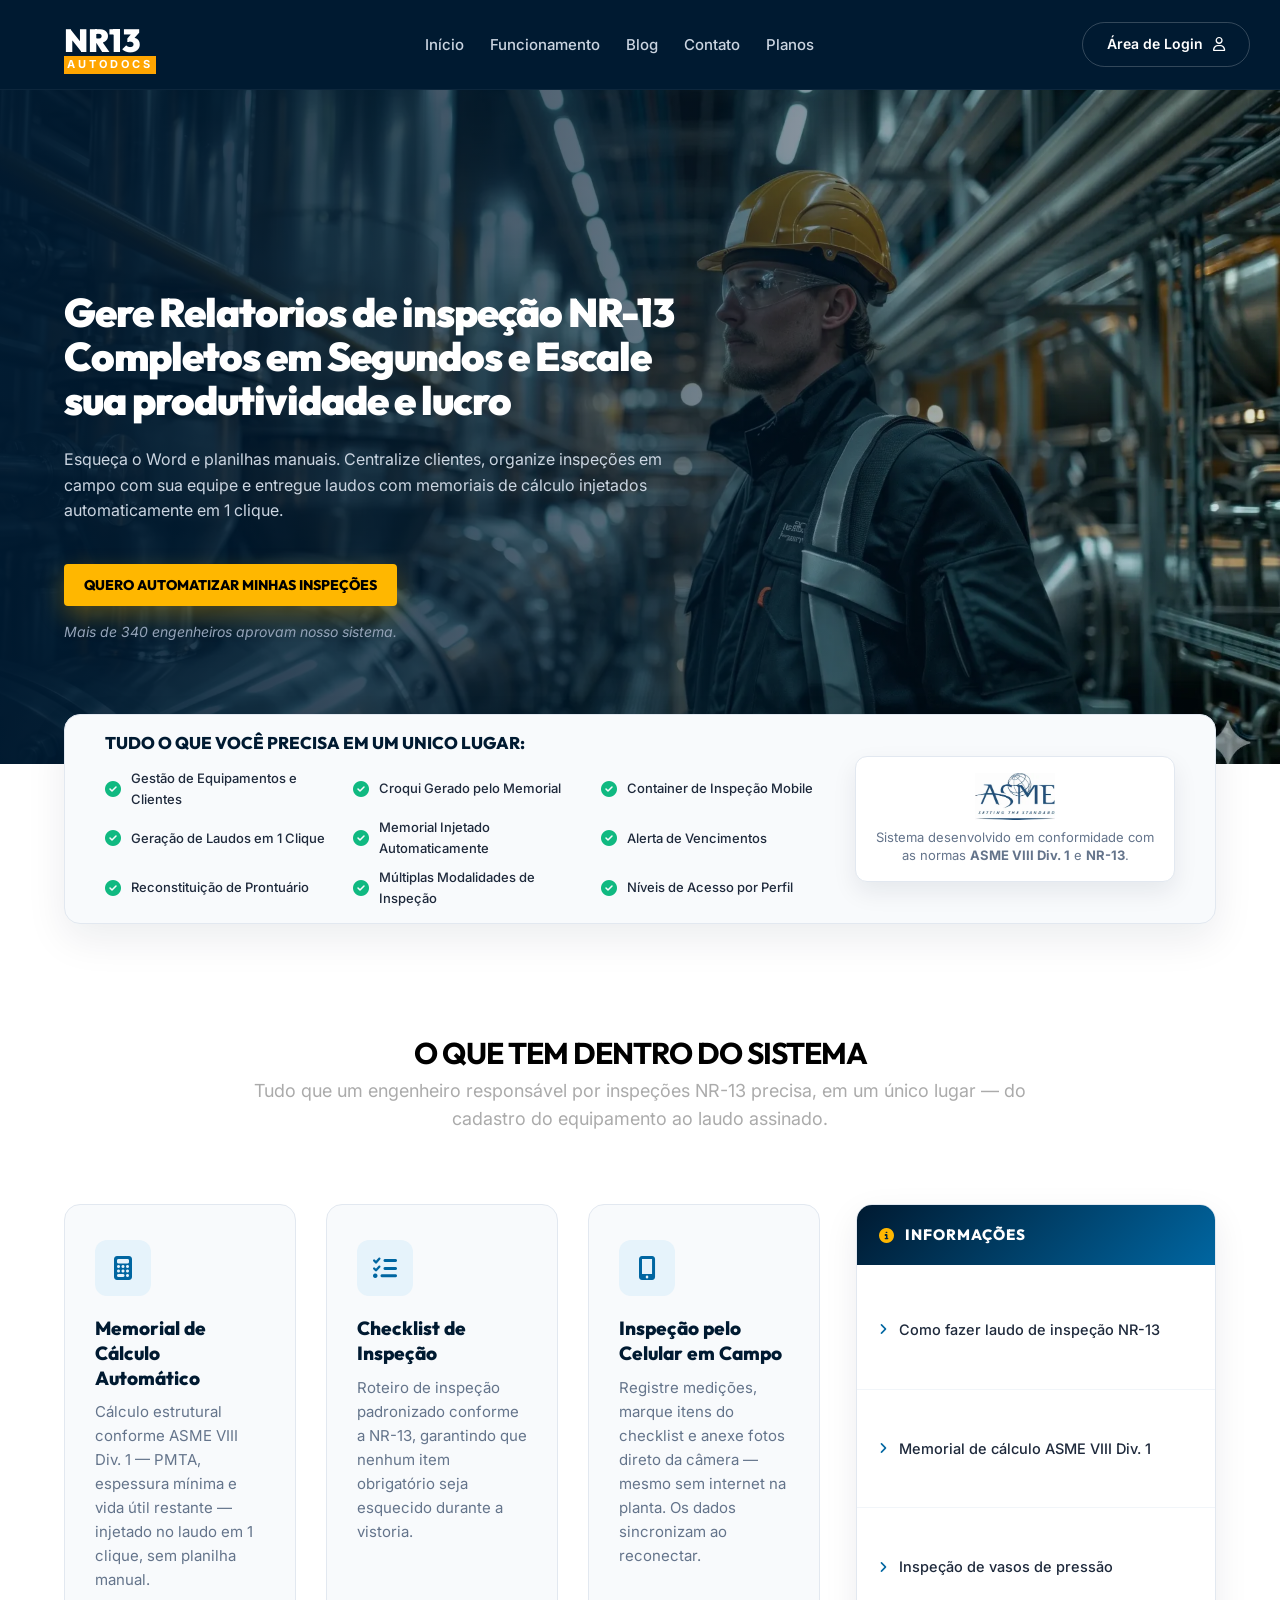
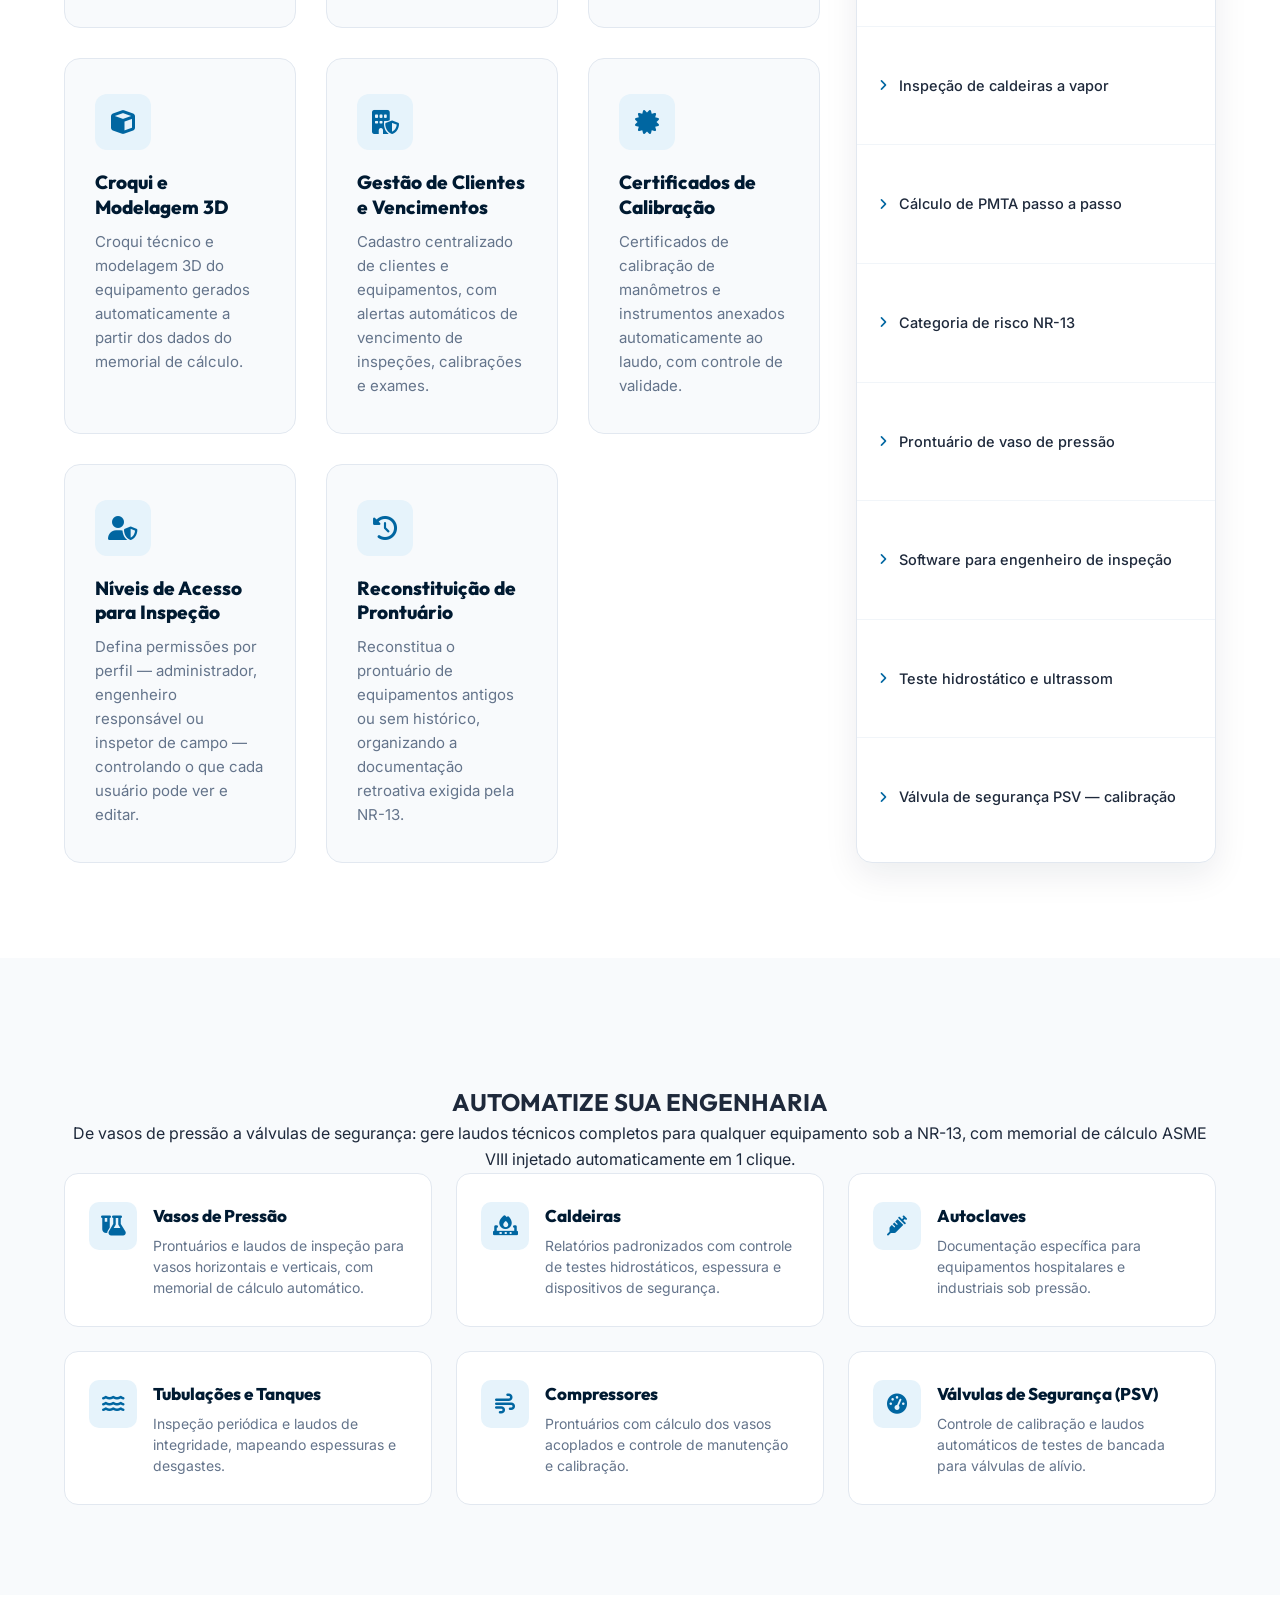
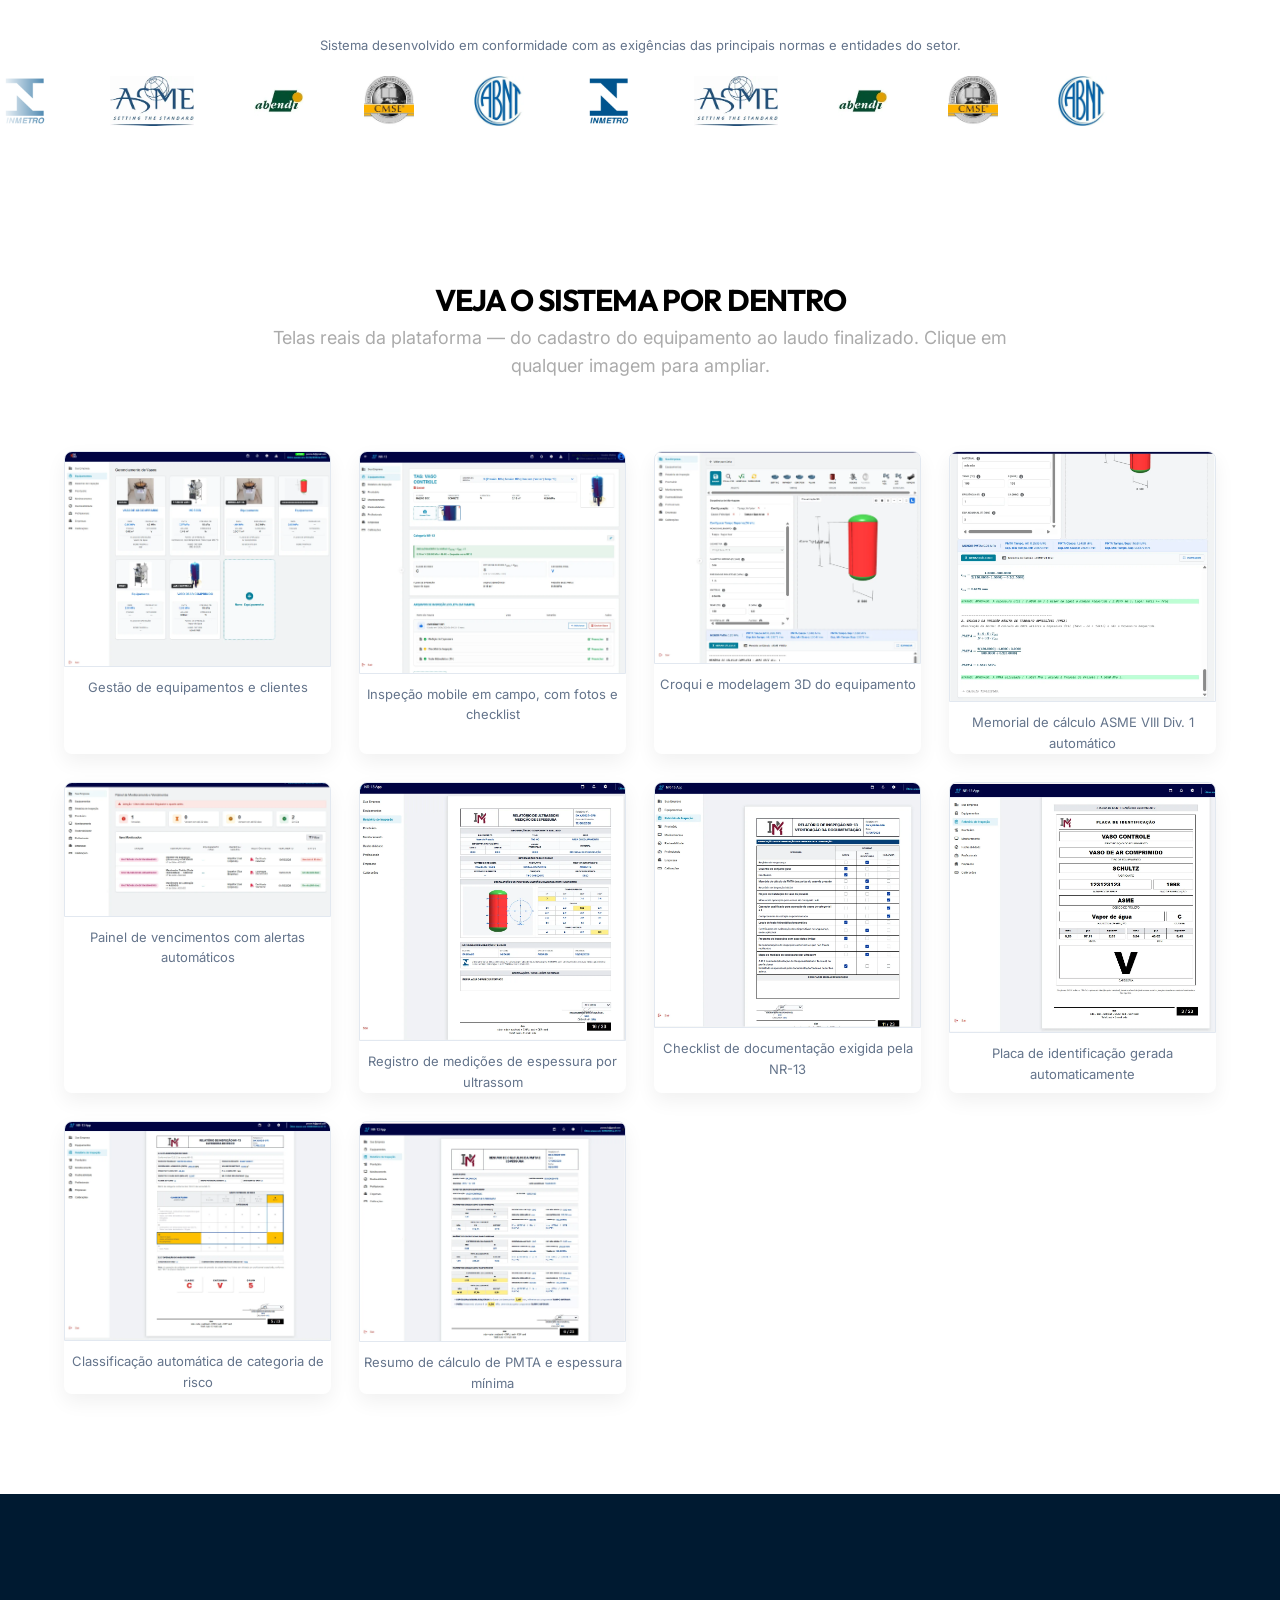
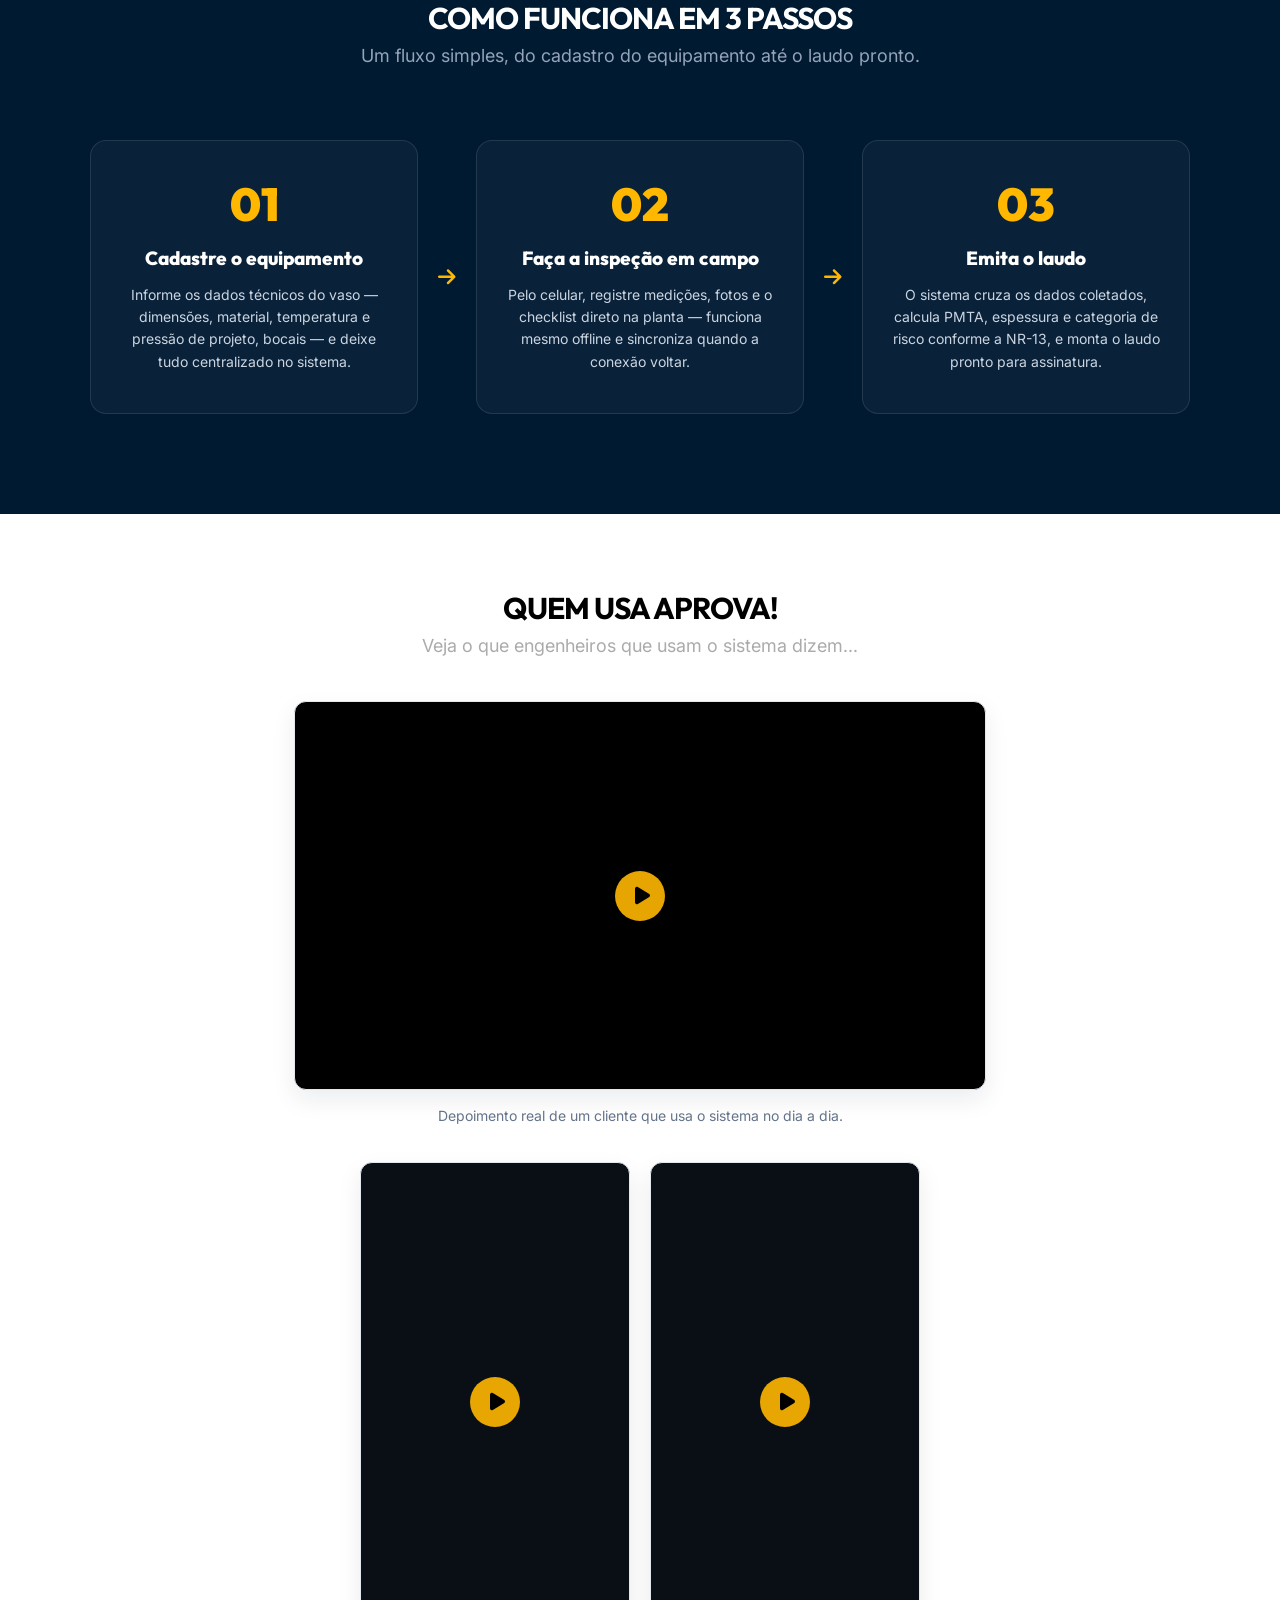
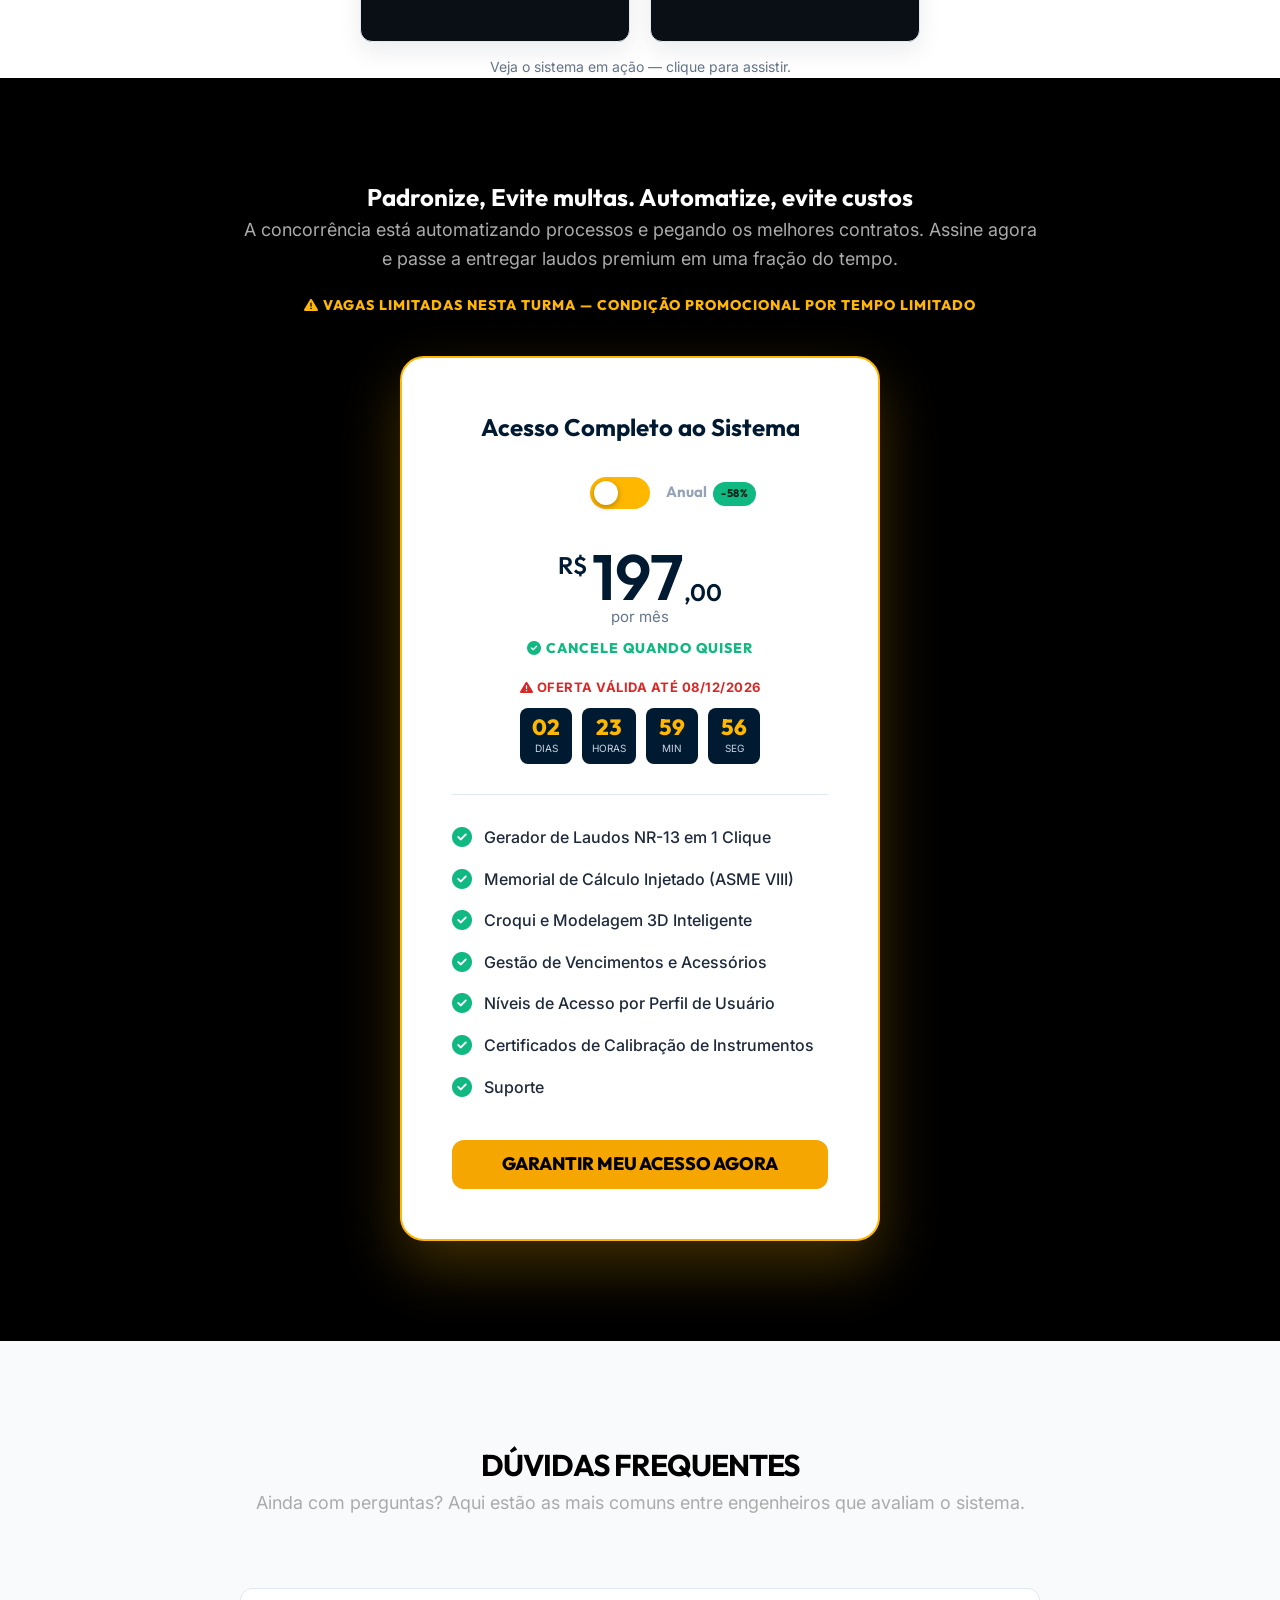
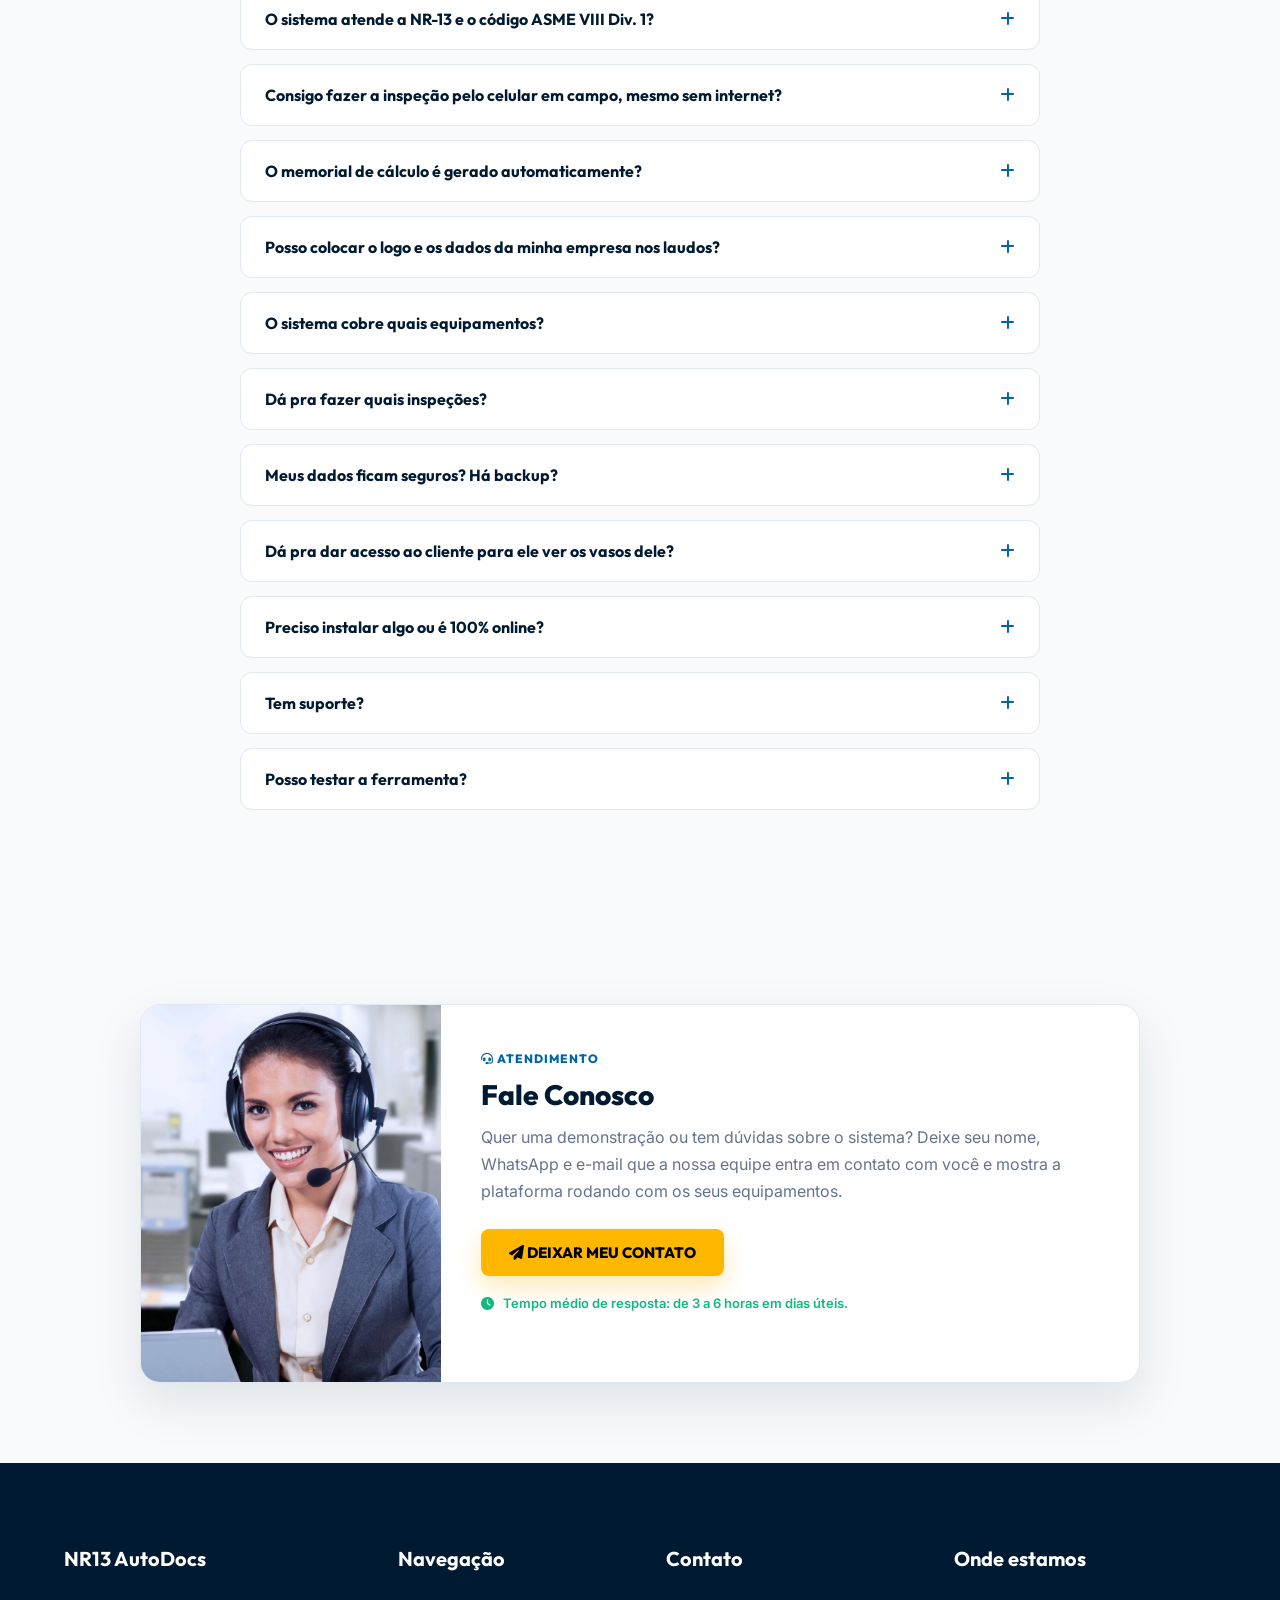
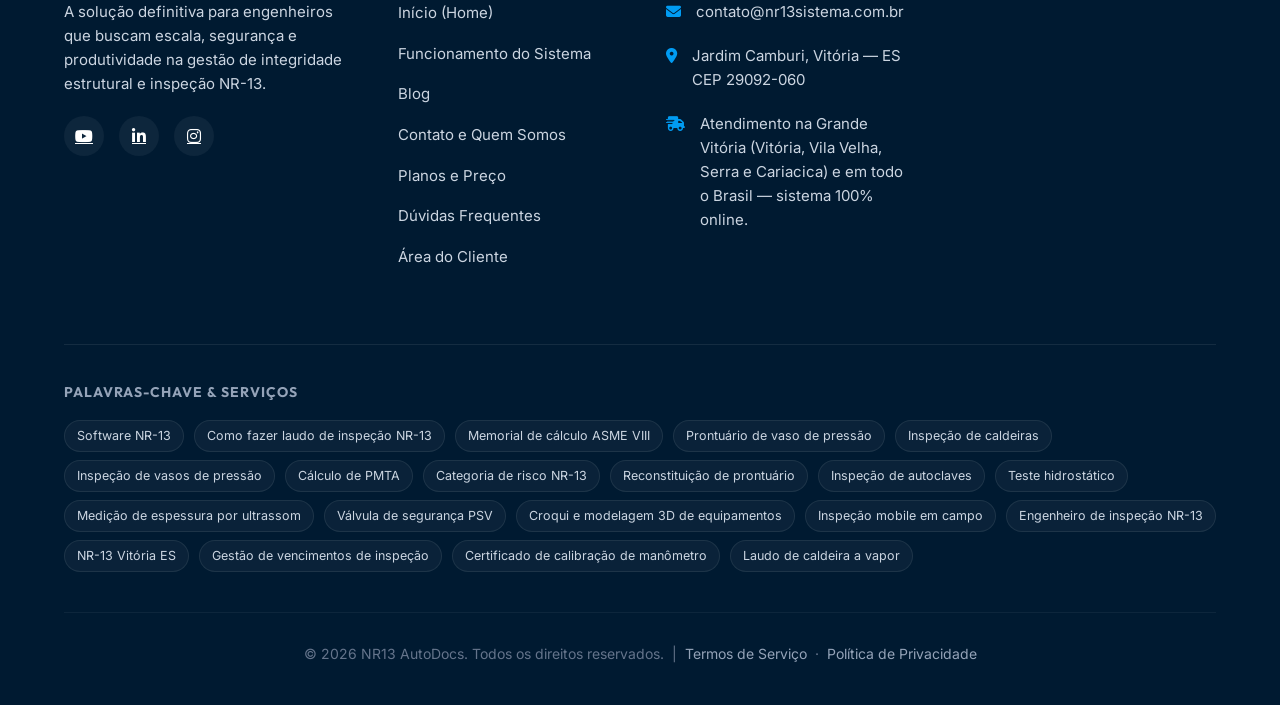
==== commit 1c68c22a: "fix: domínio oficial sem www (nr13sistema.com.br) Site no ar respondendo em nr13sistema.com.br. Ajus" ====
--- a/index.html
+++ b/index.html
@@ -6,7 +6,7 @@
     <title>NR13 AutoDocs | Laudos NR-13 com Memorial de Cálculo ASME VIII Automático</title>
     <meta name="description" content="Sistema para engenheiros gerarem prontuários e laudos de inspeção NR-13 com memorial de cálculo ASME VIII Div. 1 automático, inspeção mobile em campo e croqui 3D do equipamento.">
     <meta name="keywords" content="software nr13, laudo nr-13, prontuário de inspeção, memorial de cálculo ASME VIII, inspeção de vasos de pressão, caldeiras, PMTA, NR-13 Vitória ES">
-    <link rel="canonical" href="https://nr13autodocs.com.br/">
+    <link rel="canonical" href="https://nr13sistema.com.br/">
     <meta name="robots" content="index, follow, max-image-preview:large">
     <meta name="author" content="NR13 AutoDocs">
     <meta name="geo.region" content="BR-ES">
@@ -17,7 +17,7 @@
     <meta property="og:title" content="NR13 AutoDocs | Laudos NR-13 com Memorial de Cálculo ASME VIII Automático">
     <meta property="og:description" content="Gere laudos e prontuários de inspeção NR-13 com memorial de cálculo ASME VIII automático, inspeção mobile e croqui 3D.">
     <meta property="og:type" content="website">
-    <meta property="og:url" content="https://nr13autodocs.com.br/">
+    <meta property="og:url" content="https://nr13sistema.com.br/">
     <meta property="og:locale" content="pt_BR">
     <meta property="og:site_name" content="NR13 AutoDocs">
     <!-- Imagens (engenharia / inspeção de equipamentos NR-13) — banco de imagens Pexels -->
@@ -60,8 +60,8 @@
       "provider": {
         "@type": "Organization",
         "name": "NR13 AutoDocs",
-        "email": "contato@nr13autodocs.com.br",
-        "url": "https://nr13autodocs.com.br/",
+        "email": "contato@nr13sistema.com.br",
+        "url": "https://nr13sistema.com.br/",
         "areaServed": "BR",
         "address": { "@type": "PostalAddress", "addressLocality": "Vitória", "addressRegion": "ES", "postalCode": "29092-060", "addressCountry": "BR" }
       }
@@ -1656,7 +1656,7 @@
 
 
         /* --- NAV NO HEADER (links para outras páginas) --- */
-        .main-nav { display: flex; align-items: center; gap: 26px; margin-left: auto; margin-right: 30px; }
+        .main-nav { display: flex; align-items: center; gap: 26px; }
         .main-nav a { color: #cbd5e1; text-decoration: none; font-size: 15px; font-weight: 500; transition: color .3s; }
         .main-nav a:hover { color: var(--cta-color); }
         @media (max-width: 1024px) { .main-nav { display: none; } }
@@ -1890,7 +1890,7 @@
         </nav>
 
         <div class="header-right">
-            <a href="https://nr13.nr1sistema.com.br/index.php" class="client-area-btn">Área de Login <i class="fa-regular fa-user"></i></a>
+            <a href="https://app.nr13sistema.com.br/login" class="client-area-btn">Área de Login <i class="fa-regular fa-user"></i></a>
         </div>
     </header>
 
@@ -1991,8 +1991,8 @@
                         <li><a href="index.html"><i class="fa-solid fa-angle-right"></i> Memorial de cálculo ASME VIII Div. 1</a></li>
                         <li><a href="index.html"><i class="fa-solid fa-angle-right"></i> Inspeção de vasos de pressão</a></li>
                         <li><a href="index.html"><i class="fa-solid fa-angle-right"></i> Inspeção de caldeiras a vapor</a></li>
-                        <li><a href="index.html"><i class="fa-solid fa-angle-right"></i> Cálculo de PMTA passo a passo</a></li>
-                        <li><a href="index.html"><i class="fa-solid fa-angle-right"></i> Categoria de risco NR-13</a></li>
+                        <li><a href="como-calcular-pmta-vaso-pressao.html"><i class="fa-solid fa-angle-right"></i> Cálculo de PMTA passo a passo</a></li>
+                        <li><a href="categoria-risco-nr13.html"><i class="fa-solid fa-angle-right"></i> Categoria de risco NR-13</a></li>
                         <li><a href="index.html"><i class="fa-solid fa-angle-right"></i> Prontuário de vaso de pressão</a></li>
                         <li><a href="index.html"><i class="fa-solid fa-angle-right"></i> Software para engenheiro de inspeção</a></li>
                         <li><a href="index.html"><i class="fa-solid fa-angle-right"></i> Teste hidrostático e ultrassom</a></li>
@@ -2384,13 +2384,13 @@
                     <li><a href="contato.html">Contato e Quem Somos</a></li>
                     <li><a href="#planos">Planos e Preço</a></li>
                     <li><a href="#faq">Dúvidas Frequentes</a></li>
-                    <li><a href="https://nr13.nr1sistema.com.br/index.php">Área do Cliente</a></li>
+                    <li><a href="https://app.nr13sistema.com.br/login">Área do Cliente</a></li>
                 </ul>
             </div>
 
             <div class="footer-col">
                 <h4>Contato</h4>
-                <div class="footer-contact"><i class="fa-solid fa-envelope"></i><div>contato@nr13autodocs.com.br</div></div>
+                <div class="footer-contact"><i class="fa-solid fa-envelope"></i><div>contato@nr13sistema.com.br</div></div>
                 <div class="footer-contact"><i class="fa-solid fa-location-dot"></i><div>Jardim Camburi, Vitória — ES<br>CEP 29092-060</div></div>
                 <div class="footer-contact"><i class="fa-solid fa-truck-fast"></i><div>Atendimento na Grande Vitória (Vitória, Vila Velha, Serra e Cariacica) e em todo o Brasil — sistema 100% online.</div></div>
             </div>
@@ -2411,8 +2411,8 @@
                 <a href="index.html">Prontuário de vaso de pressão</a>
                 <a href="index.html">Inspeção de caldeiras</a>
                 <a href="index.html">Inspeção de vasos de pressão</a>
-                <a href="index.html">Cálculo de PMTA</a>
-                <a href="index.html">Categoria de risco NR-13</a>
+                <a href="como-calcular-pmta-vaso-pressao.html">Cálculo de PMTA</a>
+                <a href="categoria-risco-nr13.html">Categoria de risco NR-13</a>
                 <a href="index.html">Reconstituição de prontuário</a>
                 <a href="index.html">Inspeção de autoclaves</a>
                 <a href="index.html">Teste hidrostático</a>
